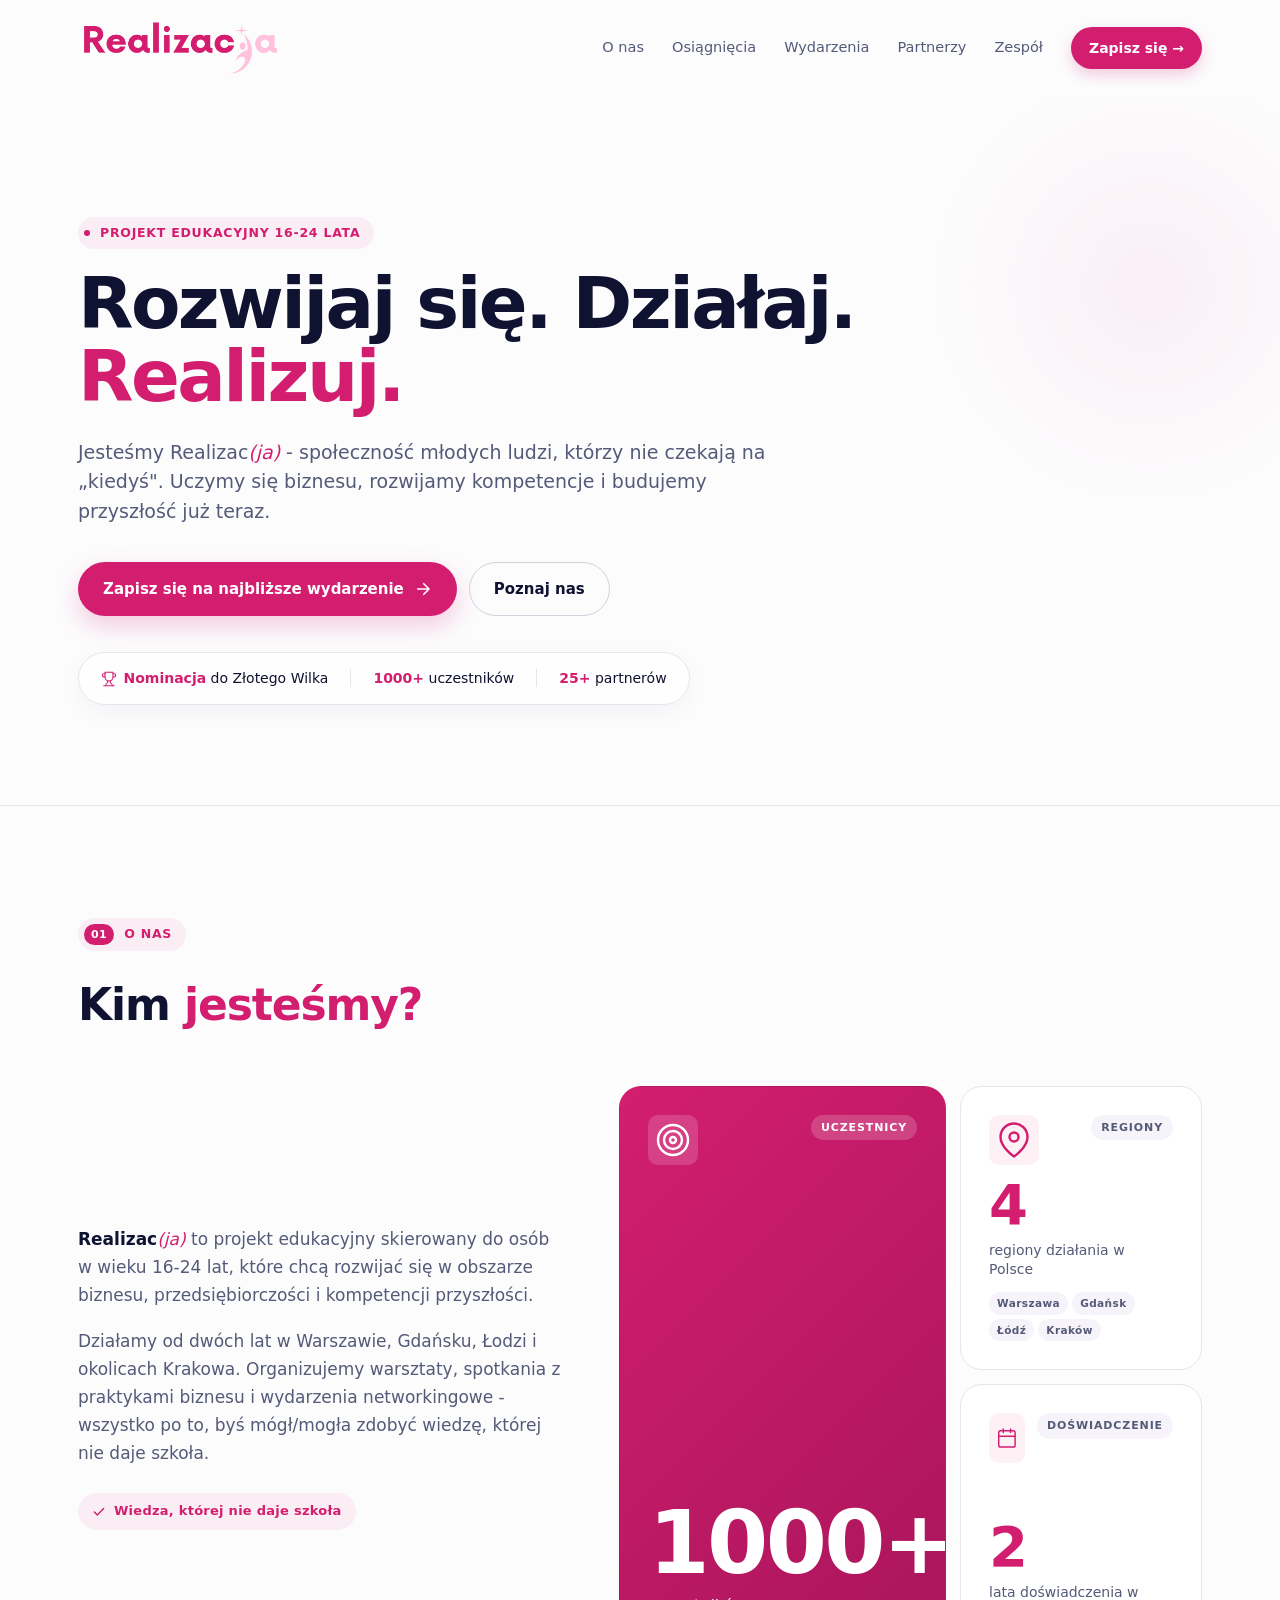
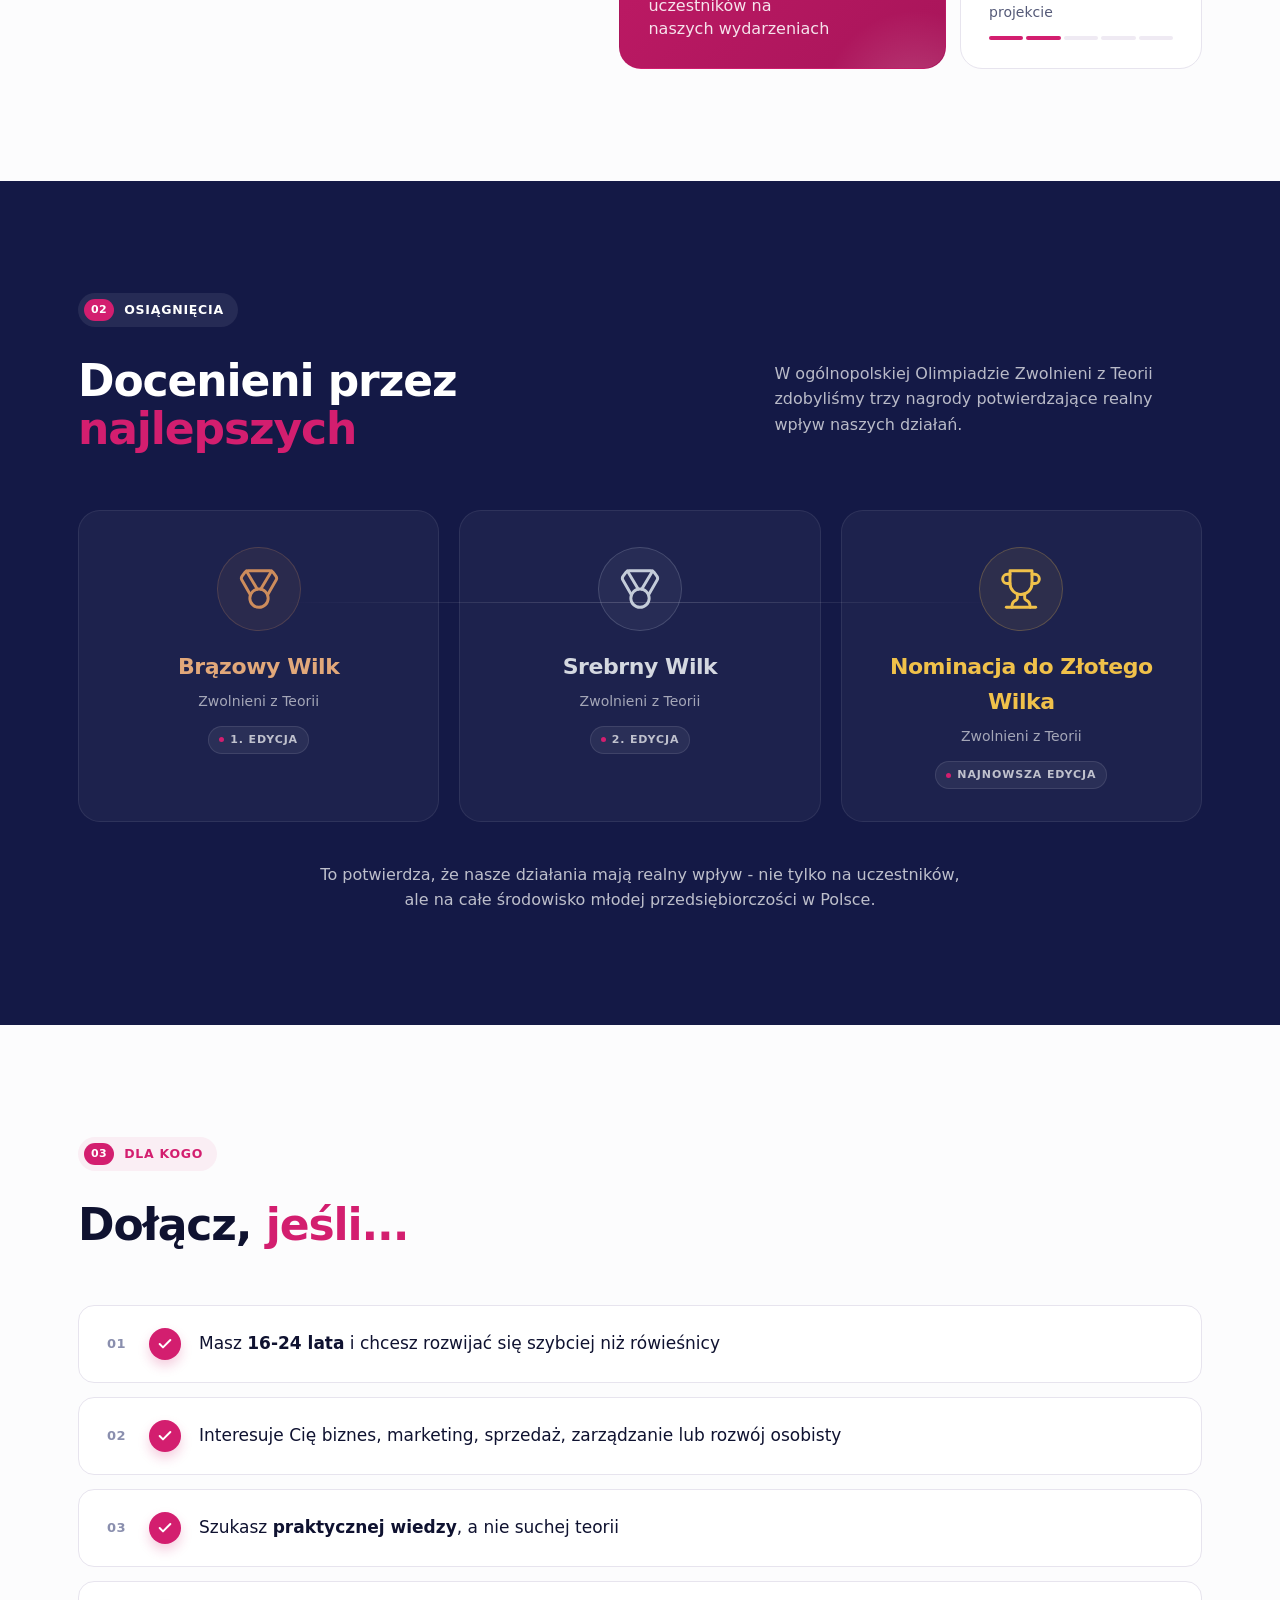
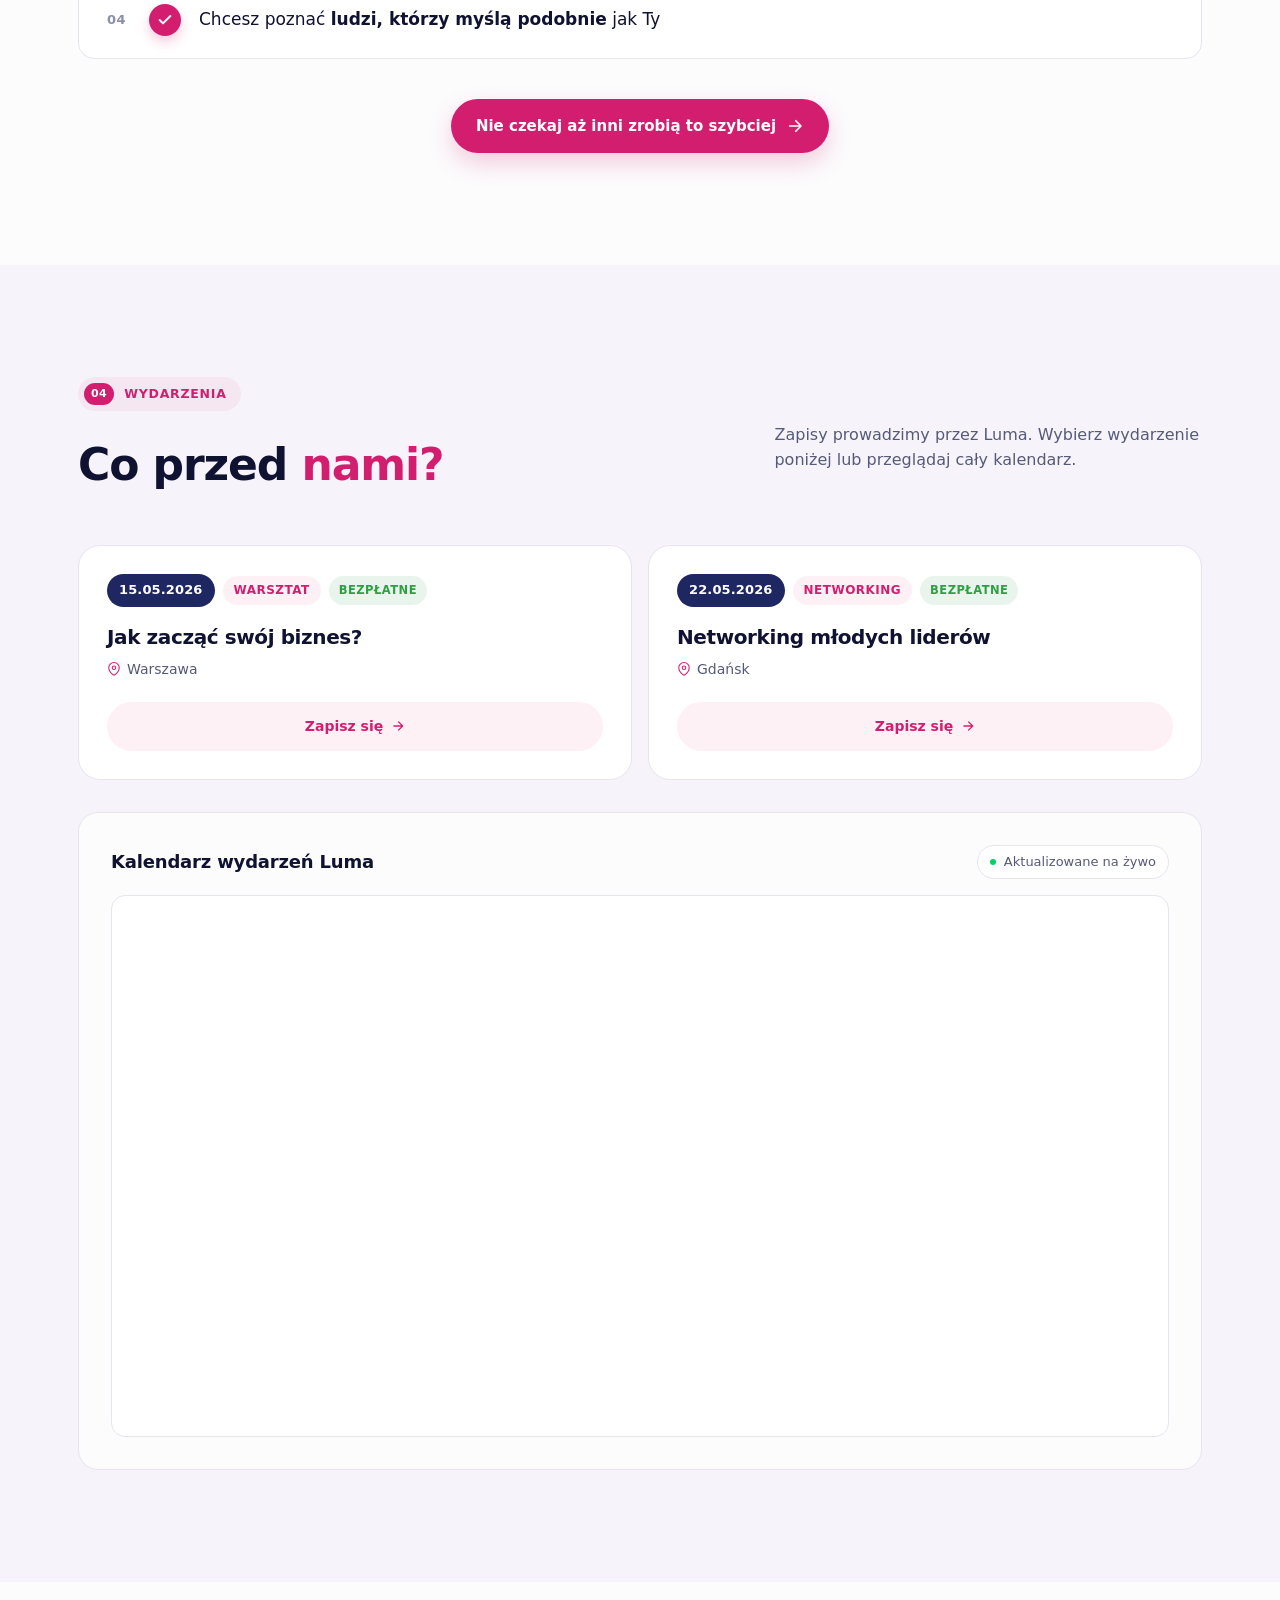
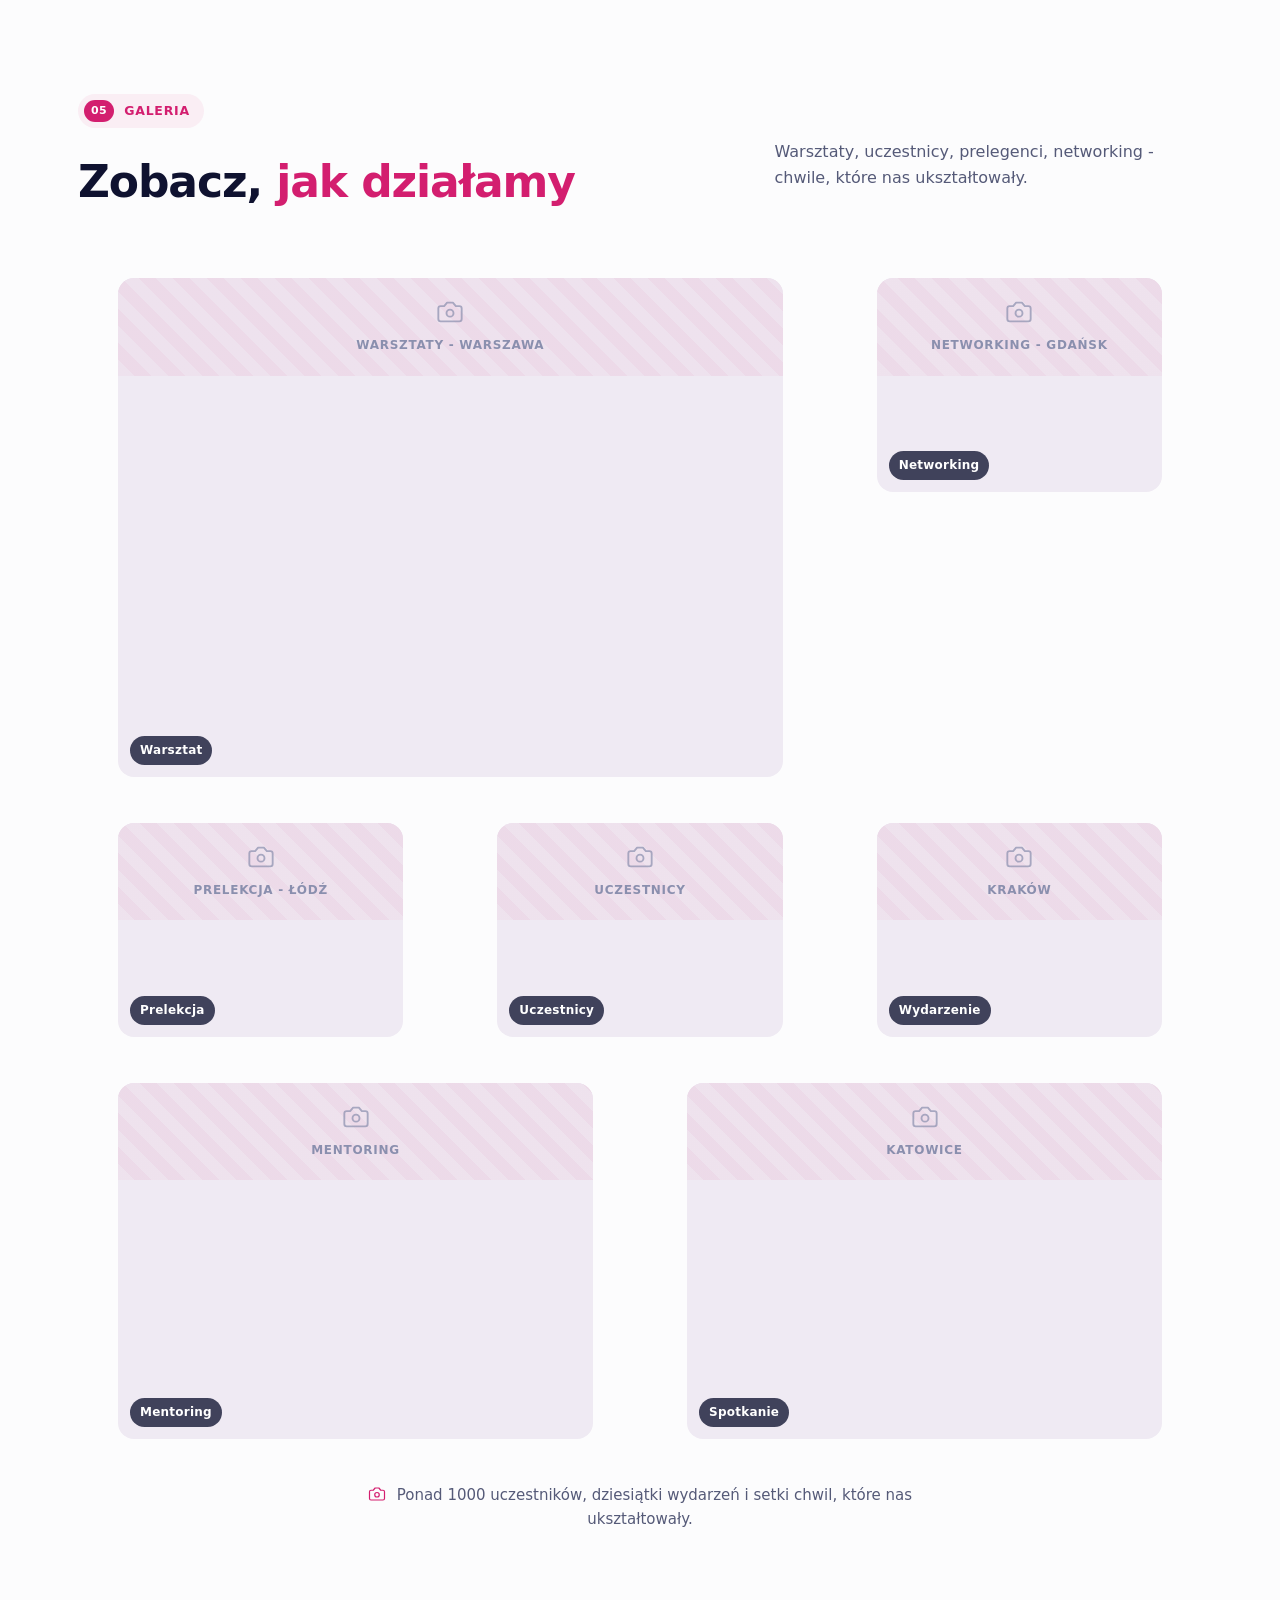
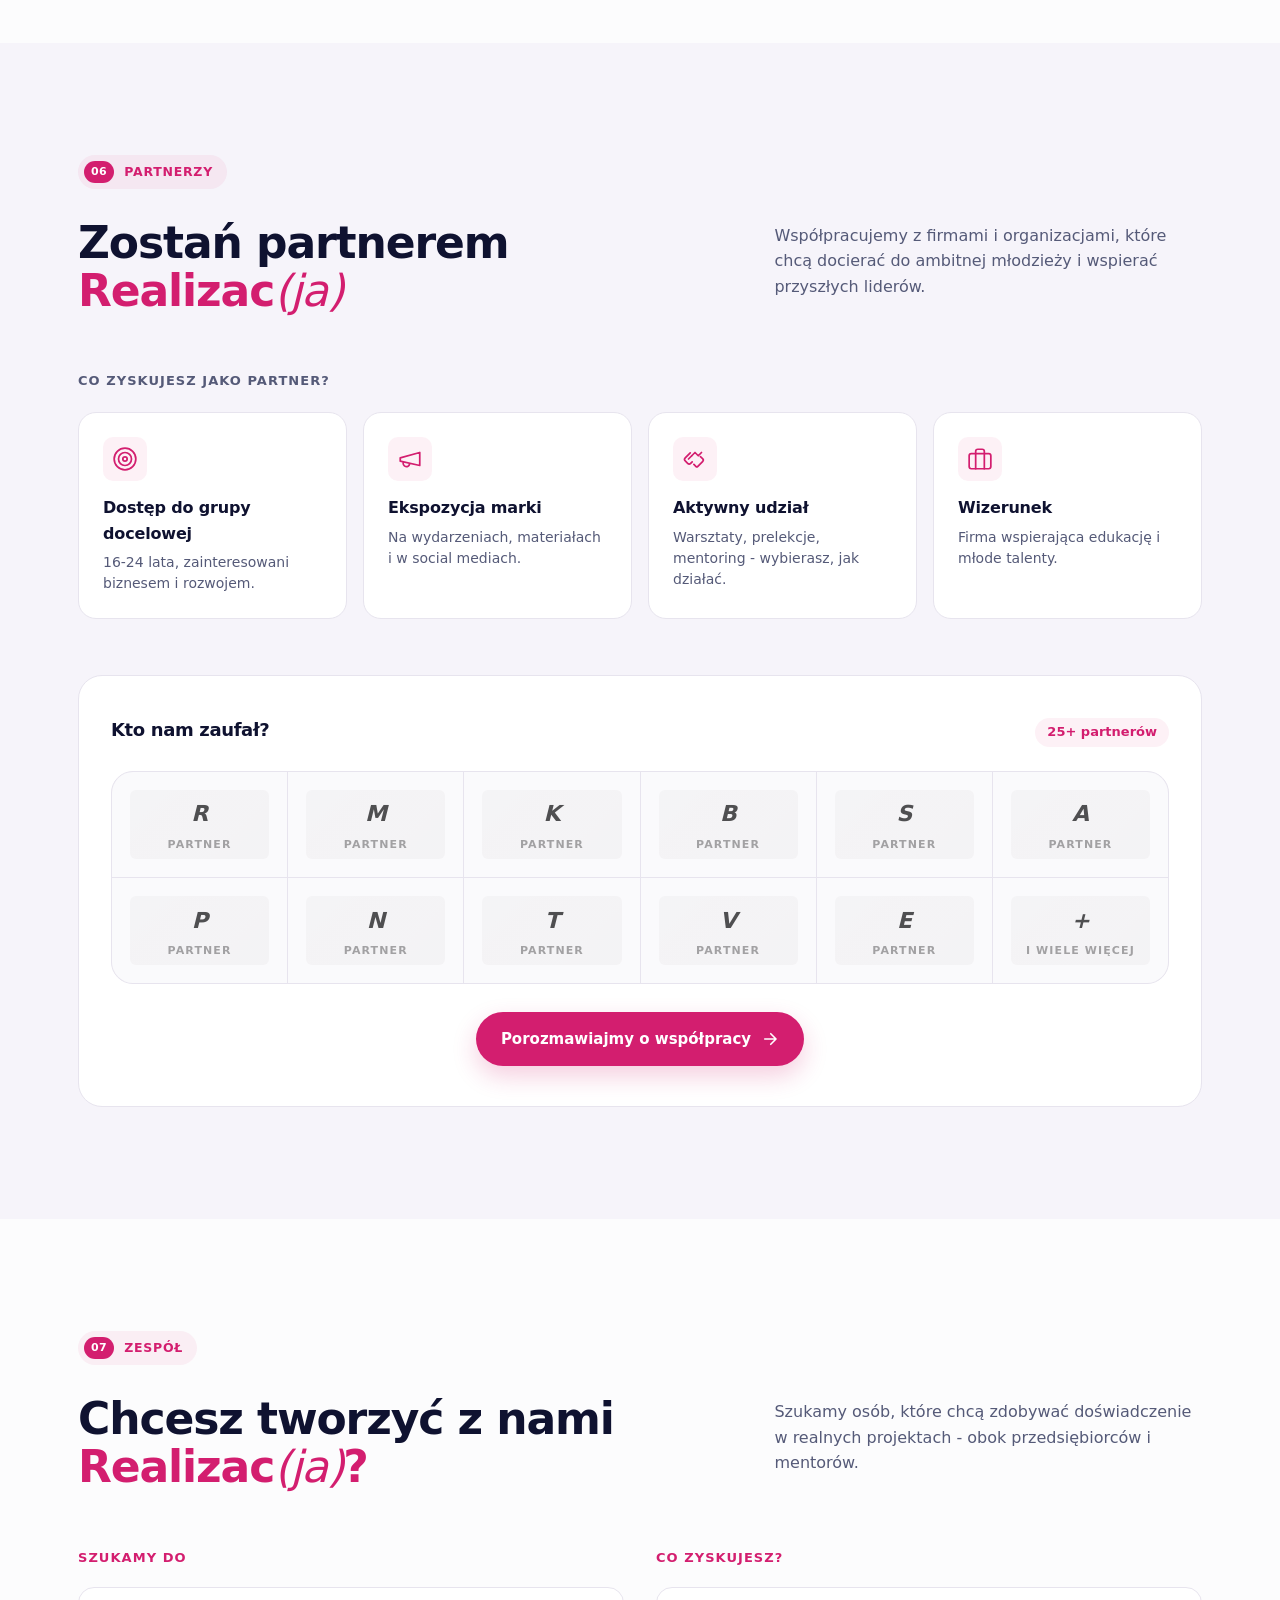
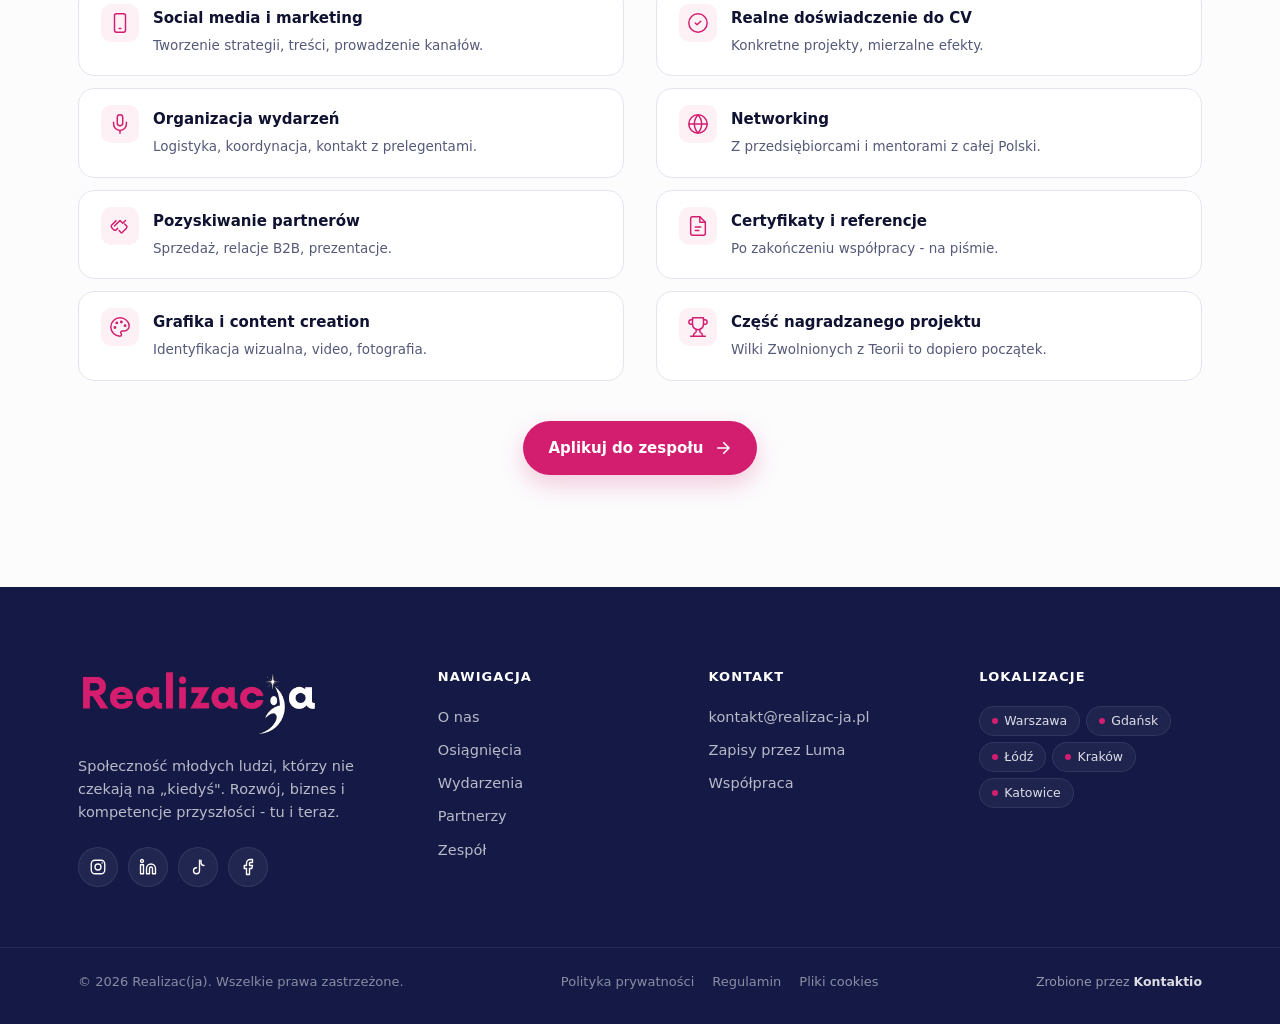
==== index.html @ fc5a49b5 "initial commit" ====
<!DOCTYPE html>
<html lang="pl">
<head>
  <meta charset="UTF-8" />
  <meta name="viewport" content="width=device-width, initial-scale=1.0" />
  <title>Realizac(ja) - społeczność młodych ludzi, którzy nie czekają na "kiedyś"</title>
  <meta name="description" content="Realizac(ja) to projekt edukacyjny dla osób w wieku 16-24 lat. Warsztaty, networking i spotkania z praktykami biznesu w Warszawie, Gdańsku, Łodzi, Krakowie i Katowicach. Nominacja do Złotego Wilka." />
  <meta name="keywords" content="Realizacja, projekt edukacyjny, młodzież, biznes, przedsiębiorczość, warsztaty, networking, Zwolnieni z Teorii, Złoty Wilk, Warszawa, Gdańsk, Łódź, Kraków, Katowice" />
  <meta name="robots" content="index, follow, max-image-preview:large" />
  <meta name="theme-color" content="#d31e6f" />
  <link rel="canonical" href="https://realizac-ja.pl/" />
  <meta property="og:type" content="website" />
  <meta property="og:locale" content="pl_PL" />
  <meta property="og:site_name" content="Realizac(ja)" />
  <meta property="og:title" content="Realizac(ja) - rozwijaj się, działaj, realizuj" />
  <meta property="og:description" content="Społeczność młodych ludzi, którzy nie czekają na 'kiedyś'. Warsztaty, networking, biznes - dla osób w wieku 16-24 lat." />
  <meta property="og:url" content="https://realizac-ja.pl/" />
  <meta property="og:image" content="https://realizac-ja.pl/assets/og-image.png" />
  <meta property="og:image:width" content="1200" />
  <meta property="og:image:height" content="630" />
  <meta property="og:image:alt" content="Realizac(ja) - Rozwijaj się. Działaj. Realizuj." />
  <meta name="twitter:card" content="summary_large_image" />
  <meta name="twitter:title" content="Realizac(ja)" />
  <meta name="twitter:description" content="Rozwijaj się. Działaj. Realizuj. Społeczność młodych, którzy nie czekają na 'kiedyś'." />
  <meta name="twitter:image" content="https://realizac-ja.pl/assets/og-image.png" />
  <meta name="format-detection" content="telephone=yes" />
  <link rel="preload" as="image" href="assets/logo/nav-light.png" fetchpriority="high" />
  <link rel="stylesheet" href="styles.css" />
  <link rel="icon" type="image/svg+xml" href="assets/favicon.svg" />
  <link rel="icon" type="image/png" sizes="192x192" href="assets/icon-192.png" />
  <link rel="icon" type="image/png" sizes="512x512" href="assets/icon-512.png" />
  <link rel="apple-touch-icon" href="assets/logo/apple-touch-icon.png" />
  <link rel="manifest" href="/site.webmanifest" />
  <meta name="apple-mobile-web-app-title" content="Realizac(ja)" />
  <meta name="application-name" content="Realizac(ja)" />
  <meta name="apple-mobile-web-app-capable" content="yes" />
  <meta name="apple-mobile-web-app-status-bar-style" content="default" />
  <script type="application/ld+json">
  {
    "@context": "https://schema.org",
    "@graph": [
      {
        "@type": "Organization",
        "@id": "https://realizac-ja.pl/#org",
        "name": "Realizac(ja)",
        "url": "https://realizac-ja.pl/",
        "logo": "https://realizac-ja.pl/assets/logo/nav-light.png",
        "description": "Projekt edukacyjny dla osób w wieku 16-24 lat - biznes, przedsiębiorczość, kompetencje przyszłości.",
        "areaServed": [
          { "@type": "City", "name": "Warszawa" },
          { "@type": "City", "name": "Gdańsk" },
          { "@type": "City", "name": "Łódź" },
          { "@type": "City", "name": "Kraków" },
          { "@type": "City", "name": "Katowice" }
        ],
        "award": [
          "Brązowy Wilk - Zwolnieni z Teorii",
          "Srebrny Wilk - Zwolnieni z Teorii",
          "Nominacja do Złotego Wilka - Zwolnieni z Teorii"
        ]
      },
      {
        "@type": "WebSite",
        "@id": "https://realizac-ja.pl/#website",
        "url": "https://realizac-ja.pl/",
        "name": "Realizac(ja)",
        "inLanguage": "pl-PL",
        "publisher": { "@id": "https://realizac-ja.pl/#org" }
      }
    ]
  }
  </script>
</head>
<body>

<svg width="0" height="0" style="position:absolute" aria-hidden="true">
  <symbol id="ico-trophy" viewBox="0 0 24 24" fill="none" stroke="currentColor" stroke-width="1.6" stroke-linecap="round" stroke-linejoin="round"><path d="M6 9H4.5a2.5 2.5 0 0 1 0-5H6"/><path d="M18 9h1.5a2.5 2.5 0 0 0 0-5H18"/><path d="M4 22h16"/><path d="M10 14.66V17c0 .55-.47.98-.97 1.21C7.85 18.75 7 20.24 7 22"/><path d="M14 14.66V17c0 .55.47.98.97 1.21C16.15 18.75 17 20.24 17 22"/><path d="M18 2H6v7a6 6 0 0 0 12 0V2Z"/></symbol>
  <symbol id="ico-target" viewBox="0 0 24 24" fill="none" stroke="currentColor" stroke-width="1.6" stroke-linecap="round" stroke-linejoin="round"><circle cx="12" cy="12" r="10"/><circle cx="12" cy="12" r="6"/><circle cx="12" cy="12" r="2"/></symbol>
  <symbol id="ico-pin" viewBox="0 0 24 24" fill="none" stroke="currentColor" stroke-width="1.6" stroke-linecap="round" stroke-linejoin="round"><path d="M21 10c0 7-9 13-9 13S3 17 3 10a9 9 0 1 1 18 0z"/><circle cx="12" cy="10" r="3"/></symbol>
  <symbol id="ico-calendar" viewBox="0 0 24 24" fill="none" stroke="currentColor" stroke-width="1.6" stroke-linecap="round" stroke-linejoin="round"><rect x="3" y="4" width="18" height="18" rx="2"/><path d="M16 2v4M8 2v4M3 10h18"/></symbol>
  <symbol id="ico-medal" viewBox="0 0 24 24" fill="none" stroke="currentColor" stroke-width="1.6" stroke-linecap="round" stroke-linejoin="round"><path d="M7.21 15 2.66 7.14a2 2 0 0 1 .13-2.2L4.4 2.8A2 2 0 0 1 6 2h12a2 2 0 0 1 1.6.8l1.6 2.14a2 2 0 0 1 .14 2.2L16.79 15"/><circle cx="12" cy="17" r="5"/><path d="M11 12 5.12 2.2"/><path d="m13 12 5.88-9.8"/></symbol>
  <symbol id="ico-camera" viewBox="0 0 24 24" fill="none" stroke="currentColor" stroke-width="1.6" stroke-linecap="round" stroke-linejoin="round"><path d="M14.5 4h-5L7 7H4a2 2 0 0 0-2 2v9a2 2 0 0 0 2 2h16a2 2 0 0 0 2-2V9a2 2 0 0 0-2-2h-3l-2.5-3z"/><circle cx="12" cy="13" r="3"/></symbol>
  <symbol id="ico-megaphone" viewBox="0 0 24 24" fill="none" stroke="currentColor" stroke-width="1.6" stroke-linecap="round" stroke-linejoin="round"><path d="m3 11 18-5v12L3 14v-3z"/><path d="M11.6 16.8a3 3 0 1 1-5.8-1.6"/></symbol>
  <symbol id="ico-handshake" viewBox="0 0 24 24" fill="none" stroke="currentColor" stroke-width="1.6" stroke-linecap="round" stroke-linejoin="round"><path d="m11 17 2 2a1 1 0 0 0 1.4 0l4.6-4.6a2 2 0 0 0 0-2.8L17 9.8"/><path d="m9.4 14.6-1.4 1.4a2 2 0 0 1-2.8 0L3 13.8a2 2 0 0 1 0-2.8l4.6-4.6"/><path d="m9 9 3-3 3 3 3-3"/><path d="m6 12 3-3"/></symbol>
  <symbol id="ico-briefcase" viewBox="0 0 24 24" fill="none" stroke="currentColor" stroke-width="1.6" stroke-linecap="round" stroke-linejoin="round"><rect x="2" y="7" width="20" height="14" rx="2"/><path d="M16 21V5a2 2 0 0 0-2-2h-4a2 2 0 0 0-2 2v16"/></symbol>
  <symbol id="ico-phone" viewBox="0 0 24 24" fill="none" stroke="currentColor" stroke-width="1.6" stroke-linecap="round" stroke-linejoin="round"><rect x="6" y="2" width="12" height="20" rx="2"/><path d="M11 18h2"/></symbol>
  <symbol id="ico-mic" viewBox="0 0 24 24" fill="none" stroke="currentColor" stroke-width="1.6" stroke-linecap="round" stroke-linejoin="round"><rect x="9" y="2" width="6" height="12" rx="3"/><path d="M5 10v2a7 7 0 0 0 14 0v-2"/><path d="M12 19v3"/></symbol>
  <symbol id="ico-palette" viewBox="0 0 24 24" fill="none" stroke="currentColor" stroke-width="1.6" stroke-linecap="round" stroke-linejoin="round"><circle cx="13.5" cy="6.5" r=".75" fill="currentColor"/><circle cx="17.5" cy="10.5" r=".75" fill="currentColor"/><circle cx="8.5" cy="7.5" r=".75" fill="currentColor"/><circle cx="6.5" cy="12.5" r=".75" fill="currentColor"/><path d="M12 2C6.5 2 2 6.5 2 12s4.5 10 10 10c.93 0 1.65-.75 1.65-1.69 0-.44-.18-.83-.44-1.12-.29-.29-.44-.65-.44-1.13a1.64 1.64 0 0 1 1.67-1.67h1.99c3.05 0 5.56-2.5 5.56-5.55C21.97 6.01 17.46 2 12 2z"/></symbol>
  <symbol id="ico-check-circle" viewBox="0 0 24 24" fill="none" stroke="currentColor" stroke-width="1.6" stroke-linecap="round" stroke-linejoin="round"><circle cx="12" cy="12" r="10"/><path d="m9 12 2 2 4-4"/></symbol>
  <symbol id="ico-globe" viewBox="0 0 24 24" fill="none" stroke="currentColor" stroke-width="1.6" stroke-linecap="round" stroke-linejoin="round"><circle cx="12" cy="12" r="10"/><path d="M2 12h20"/><path d="M12 2a15.3 15.3 0 0 1 4 10 15.3 15.3 0 0 1-4 10 15.3 15.3 0 0 1-4-10 15.3 15.3 0 0 1 4-10z"/></symbol>
  <symbol id="ico-award" viewBox="0 0 24 24" fill="none" stroke="currentColor" stroke-width="1.6" stroke-linecap="round" stroke-linejoin="round"><path d="M14 2H6a2 2 0 0 0-2 2v16a2 2 0 0 0 2 2h12a2 2 0 0 0 2-2V8z"/><polyline points="14 2 14 8 20 8"/><line x1="9" y1="13" x2="15" y2="13"/><line x1="9" y1="17" x2="13" y2="17"/></symbol>
</svg>

<a class="skip-link" href="#top">Przejdź do treści</a>

<header class="nav">
  <div class="container nav-inner">
    <a href="/" class="brand" aria-label="Realizac(ja) - strona główna">
      <img class="brand-mark" src="assets/logo/nav-light.png" alt="Realizac(ja)" />
    </a>
    <button class="nav-toggle" type="button" aria-label="Menu" aria-expanded="false" aria-controls="primary-nav">
      <span></span><span></span><span></span>
    </button>
    <nav id="primary-nav" class="main-nav" aria-label="Nawigacja główna">
      <a href="#about">O nas</a>
      <a href="#achievements">Osiągnięcia</a>
      <a href="#events">Wydarzenia</a>
      <a href="#partners">Partnerzy</a>
      <a href="#team">Zespół</a>
      <a href="#events" class="btn-nav">Zapisz się →</a>
    </nav>
  </div>
</header>

<main id="top">

  <section class="hero">
    <div class="container">
      <p class="eyebrow"><span class="dot"></span> Projekt edukacyjny 16-24 lata</p>
      <h1>Rozwijaj się. Działaj. <span class="accent">Realizuj.</span></h1>
      <p class="lead">
        Jesteśmy Realizac<span class="ja">(ja)</span> - społeczność młodych ludzi, którzy nie czekają na „kiedyś". Uczymy się biznesu, rozwijamy kompetencje i budujemy przyszłość już teraz.
      </p>
      <div class="hero-actions">
        <a class="btn btn-primary" href="#events">
          Zapisz się na najbliższe wydarzenie
          <svg class="arrow" viewBox="0 0 24 24" width="18" height="18" fill="none" stroke="currentColor" stroke-width="2.2" stroke-linecap="round" stroke-linejoin="round" aria-hidden="true"><path d="M5 12h14M13 5l7 7-7 7"/></svg>
        </a>
        <a class="btn btn-ghost" href="#about">Poznaj nas</a>
      </div>
      <div class="trust-strip" aria-label="Element zaufania">
        <span><svg class="ico ico-sm" aria-hidden="true"><use href="#ico-trophy"/></svg> <strong>Nominacja</strong> do Złotego Wilka</span>
        <span class="divider" aria-hidden="true"></span>
        <span><strong>1000+</strong> uczestników</span>
        <span class="divider" aria-hidden="true"></span>
        <span><strong>25+</strong> partnerów</span>
      </div>
    </div>
  </section>

  <section id="about" class="section">
    <div class="container">
      <div class="section-head reveal">
        <div>
          <p class="eyebrow"><span class="num">01</span> O nas</p>
          <h2>Kim <span class="accent">jesteśmy?</span></h2>
        </div>
      </div>

      <div class="about-grid">
        <div class="about-text reveal">
          <p>
            <strong>Realizac<span class="ja">(ja)</span></strong> to projekt edukacyjny skierowany do osób w wieku 16-24 lat, które chcą rozwijać się w obszarze biznesu, przedsiębiorczości i kompetencji przyszłości.
          </p>
          <p>
            Działamy od dwóch lat w Warszawie, Gdańsku, Łodzi i okolicach Krakowa. Organizujemy warsztaty, spotkania z praktykami biznesu i wydarzenia networkingowe - wszystko po to, byś mógł/mogła zdobyć wiedzę, której nie daje szkoła.
          </p>
          <div class="underline-meta">
            <svg viewBox="0 0 24 24" width="14" height="14" fill="none" stroke="currentColor" stroke-width="2.4" stroke-linecap="round" stroke-linejoin="round" aria-hidden="true"><polyline points="20 6 9 17 4 12"/></svg>
            Wiedza, której nie daje szkoła
          </div>
        </div>

        <div class="about-bento reveal reveal-stagger">
          <div class="bento-card bento-featured">
            <div class="top">
              <svg class="ico ico-bento" aria-hidden="true"><use href="#ico-target"/></svg>
              <span class="tag">Uczestnicy</span>
            </div>
            <div>
              <div class="number" data-count="1000" data-suffix="+">1000+</div>
              <div class="label">uczestników na naszych wydarzeniach</div>
            </div>
          </div>

          <div class="bento-card bento-side">
            <div class="top">
              <svg class="ico ico-bento" aria-hidden="true"><use href="#ico-pin"/></svg>
              <span class="tag">Regiony</span>
            </div>
            <div>
              <div class="number" data-count="4">4</div>
              <div class="label">regiony działania w Polsce</div>
              <div class="bento-cities">
                <span>Warszawa</span><span>Gdańsk</span><span>Łódź</span><span>Kraków</span>
              </div>
            </div>
          </div>

          <div class="bento-card bento-side">
            <div class="top">
              <svg class="ico ico-bento" aria-hidden="true"><use href="#ico-calendar"/></svg>
              <span class="tag">Doświadczenie</span>
            </div>
            <div>
              <div class="number" data-count="2">2</div>
              <div class="label">lata doświadczenia w projekcie</div>
              <div class="bars" aria-hidden="true">
                <span class="fill"></span><span class="fill"></span><span></span><span></span><span></span>
              </div>
            </div>
          </div>
        </div>
      </div>
    </div>
  </section>

  <section id="achievements" class="section section-dark achievements">
    <div class="container">
      <div class="section-head reveal">
        <div>
          <p class="eyebrow on-dark"><span class="num">02</span> Osiągnięcia</p>
          <h2>Docenieni przez <span class="accent">najlepszych</span></h2>
        </div>
        <p class="head-meta">
          W ogólnopolskiej Olimpiadzie Zwolnieni z Teorii zdobyliśmy trzy nagrody potwierdzające realny wpływ naszych działań.
        </p>
      </div>

      <ul class="wolves reveal reveal-stagger">
        <li class="wolf bronze">
          <span class="medal" aria-hidden="true"><svg class="ico ico-medal" aria-hidden="true"><use href="#ico-medal"/></svg></span>
          <h3>Brązowy Wilk</h3>
          <p>Zwolnieni z Teorii</p>
          <span class="edition"><span class="dot"></span> 1. edycja</span>
        </li>
        <li class="wolf silver">
          <span class="medal" aria-hidden="true"><svg class="ico ico-medal" aria-hidden="true"><use href="#ico-medal"/></svg></span>
          <h3>Srebrny Wilk</h3>
          <p>Zwolnieni z Teorii</p>
          <span class="edition"><span class="dot"></span> 2. edycja</span>
        </li>
        <li class="wolf gold">
          <span class="medal" aria-hidden="true"><svg class="ico ico-medal" aria-hidden="true"><use href="#ico-trophy"/></svg></span>
          <h3>Nominacja do Złotego Wilka</h3>
          <p>Zwolnieni z Teorii</p>
          <span class="edition"><span class="dot"></span> Najnowsza edycja</span>
        </li>
      </ul>

      <p class="achievements-note reveal">
        To potwierdza, że nasze działania mają realny wpływ - nie tylko na uczestników, ale na całe środowisko młodej przedsiębiorczości w Polsce.
      </p>
    </div>
  </section>

  <section id="audience" class="section">
    <div class="container">
      <div class="section-head reveal">
        <div>
          <p class="eyebrow"><span class="num">03</span> Dla kogo</p>
          <h2>Dołącz, <span class="accent">jeśli...</span></h2>
        </div>
      </div>

      <ul class="audience reveal reveal-stagger">
        <li class="audience-item">
          <span class="num">01</span>
          <span class="check" aria-hidden="true">
            <svg viewBox="0 0 24 24" width="16" height="16" fill="none" stroke="currentColor" stroke-width="3" stroke-linecap="round" stroke-linejoin="round"><polyline points="20 6 9 17 4 12"/></svg>
          </span>
          <span>Masz <strong>16-24 lata</strong> i chcesz rozwijać się szybciej niż rówieśnicy</span>
        </li>
        <li class="audience-item">
          <span class="num">02</span>
          <span class="check" aria-hidden="true">
            <svg viewBox="0 0 24 24" width="16" height="16" fill="none" stroke="currentColor" stroke-width="3" stroke-linecap="round" stroke-linejoin="round"><polyline points="20 6 9 17 4 12"/></svg>
          </span>
          <span>Interesuje Cię biznes, marketing, sprzedaż, zarządzanie lub rozwój osobisty</span>
        </li>
        <li class="audience-item">
          <span class="num">03</span>
          <span class="check" aria-hidden="true">
            <svg viewBox="0 0 24 24" width="16" height="16" fill="none" stroke="currentColor" stroke-width="3" stroke-linecap="round" stroke-linejoin="round"><polyline points="20 6 9 17 4 12"/></svg>
          </span>
          <span>Szukasz <strong>praktycznej wiedzy</strong>, a nie suchej teorii</span>
        </li>
        <li class="audience-item">
          <span class="num">04</span>
          <span class="check" aria-hidden="true">
            <svg viewBox="0 0 24 24" width="16" height="16" fill="none" stroke="currentColor" stroke-width="3" stroke-linecap="round" stroke-linejoin="round"><polyline points="20 6 9 17 4 12"/></svg>
          </span>
          <span>Chcesz poznać <strong>ludzi, którzy myślą podobnie</strong> jak Ty</span>
        </li>
      </ul>

      <div class="reveal text-center">
        <a class="btn btn-primary" href="#events">
          Nie czekaj aż inni zrobią to szybciej
          <svg class="arrow" viewBox="0 0 24 24" width="18" height="18" fill="none" stroke="currentColor" stroke-width="2.2" stroke-linecap="round" stroke-linejoin="round" aria-hidden="true"><path d="M5 12h14M13 5l7 7-7 7"/></svg>
        </a>
      </div>
    </div>
  </section>

  <section id="events" class="section section-alt">
    <div class="container">
      <div class="section-head reveal">
        <div>
          <p class="eyebrow"><span class="num">04</span> Wydarzenia</p>
          <h2>Co przed <span class="accent">nami?</span></h2>
        </div>
        <p class="head-meta">
          Zapisy prowadzimy przez Luma. Wybierz wydarzenie poniżej lub przeglądaj cały kalendarz.
        </p>
      </div>

      <div class="events reveal reveal-stagger">
        <article class="event-card">
          <div class="meta-row">
            <span class="date-pill">15.05.2026</span>
            <span class="type-pill">Warsztat</span>
            <span class="free-pill">Bezpłatne</span>
          </div>
          <h3>Jak zacząć swój biznes?</h3>
          <span class="city">
            <svg viewBox="0 0 24 24" width="14" height="14" fill="none" stroke="currentColor" stroke-width="1.8" stroke-linecap="round" stroke-linejoin="round" aria-hidden="true"><path d="M21 10c0 7-9 13-9 13S3 17 3 10a9 9 0 1 1 18 0z"/><circle cx="12" cy="10" r="3"/></svg>
            Warszawa
          </span>
          
          <a class="signup" href="https://lu.ma/realizacja" target="_blank" rel="noopener">
            Zapisz się
            <svg viewBox="0 0 24 24" width="14" height="14" fill="none" stroke="currentColor" stroke-width="2.2" stroke-linecap="round" stroke-linejoin="round" aria-hidden="true"><path d="M5 12h14M13 5l7 7-7 7"/></svg>
          </a>
        </article>

        <article class="event-card">
          <div class="meta-row">
            <span class="date-pill">22.05.2026</span>
            <span class="type-pill">Networking</span>
            <span class="free-pill">Bezpłatne</span>
          </div>
          <h3>Networking młodych liderów</h3>
          <span class="city">
            <svg viewBox="0 0 24 24" width="14" height="14" fill="none" stroke="currentColor" stroke-width="1.8" stroke-linecap="round" stroke-linejoin="round" aria-hidden="true"><path d="M21 10c0 7-9 13-9 13S3 17 3 10a9 9 0 1 1 18 0z"/><circle cx="12" cy="10" r="3"/></svg>
            Gdańsk
          </span>
          <a class="signup" href="https://lu.ma/realizacja" target="_blank" rel="noopener">
            Zapisz się
            <svg viewBox="0 0 24 24" width="14" height="14" fill="none" stroke="currentColor" stroke-width="2.2" stroke-linecap="round" stroke-linejoin="round" aria-hidden="true"><path d="M5 12h14M13 5l7 7-7 7"/></svg>
          </a>
        </article>
      </div>

      <div class="luma-wrap reveal">
        <header>
          <h3>Kalendarz wydarzeń Luma</h3>
          <span class="badge"><span class="lu-dot"></span> Aktualizowane na żywo</span>
        </header>
        
        <div class="luma-frame">
          <iframe
            src="https://lu.ma/embed/calendar/cal-realizacja/events?lt=light"
            title="Kalendarz wydarzeń Realizac(ja) na Luma"
            loading="lazy"
            allowfullscreen=""></iframe>
        </div>
      </div>
    </div>
  </section>

  <section id="gallery" class="section">
    <div class="container">
      <div class="section-head reveal">
        <div>
          <p class="eyebrow"><span class="num">05</span> Galeria</p>
          <h2>Zobacz, <span class="accent">jak działamy</span></h2>
        </div>
        <p class="head-meta">
          Warsztaty, uczestnicy, prelegenci, networking - chwile, które nas ukształtowały.
        </p>
      </div>

      <div class="gallery reveal">
        <figure class="gallery-item span-8">
          <div class="gallery-placeholder"><svg class="ico" aria-hidden="true"><use href="#ico-camera"/></svg><span>Warsztaty - Warszawa</span></div>
          <figcaption class="tag">Warsztat</figcaption>
        </figure>
        <figure class="gallery-item span-4">
          <div class="gallery-placeholder"><svg class="ico" aria-hidden="true"><use href="#ico-camera"/></svg><span>Networking - Gdańsk</span></div>
          <figcaption class="tag">Networking</figcaption>
        </figure>
        <figure class="gallery-item span-4">
          <div class="gallery-placeholder"><svg class="ico" aria-hidden="true"><use href="#ico-camera"/></svg><span>Prelekcja - Łódź</span></div>
          <figcaption class="tag">Prelekcja</figcaption>
        </figure>
        <figure class="gallery-item span-4">
          <div class="gallery-placeholder"><svg class="ico" aria-hidden="true"><use href="#ico-camera"/></svg><span>Uczestnicy</span></div>
          <figcaption class="tag">Uczestnicy</figcaption>
        </figure>
        <figure class="gallery-item span-4">
          <div class="gallery-placeholder"><svg class="ico" aria-hidden="true"><use href="#ico-camera"/></svg><span>Kraków</span></div>
          <figcaption class="tag">Wydarzenie</figcaption>
        </figure>
        <figure class="gallery-item span-6">
          <div class="gallery-placeholder"><svg class="ico" aria-hidden="true"><use href="#ico-camera"/></svg><span>Mentoring</span></div>
          <figcaption class="tag">Mentoring</figcaption>
        </figure>
        <figure class="gallery-item span-6">
          <div class="gallery-placeholder"><svg class="ico" aria-hidden="true"><use href="#ico-camera"/></svg><span>Katowice</span></div>
          <figcaption class="tag">Spotkanie</figcaption>
        </figure>
      </div>

      <p class="gallery-caption reveal">
        <svg class="ico ico-inline" aria-hidden="true"><use href="#ico-camera"/></svg> Ponad 1000 uczestników, dziesiątki wydarzeń i setki chwil, które nas ukształtowały.
      </p>
    </div>
  </section>

  <section id="partners" class="section section-alt">
    <div class="container">
      <div class="section-head reveal">
        <div>
          <p class="eyebrow"><span class="num">06</span> Partnerzy</p>
          <h2>Zostań partnerem <span class="accent">Realizac<span class="ja">(ja)</span></span></h2>
        </div>
        <p class="head-meta">
          Współpracujemy z firmami i organizacjami, które chcą docierać do ambitnej młodzieży i wspierać przyszłych liderów.
        </p>
      </div>

      <h3 class="subhead-label reveal">Co zyskujesz jako partner?</h3>
      <div class="partner-benefits reveal reveal-stagger">
        <div class="benefit-card">
          <svg class="ico ico-card" aria-hidden="true"><use href="#ico-target"/></svg>
          <h4>Dostęp do grupy docelowej</h4>
          <p>16-24 lata, zainteresowani biznesem i rozwojem.</p>
        </div>
        <div class="benefit-card">
          <svg class="ico ico-card" aria-hidden="true"><use href="#ico-megaphone"/></svg>
          <h4>Ekspozycja marki</h4>
          <p>Na wydarzeniach, materiałach i w social mediach.</p>
        </div>
        <div class="benefit-card">
          <svg class="ico ico-card" aria-hidden="true"><use href="#ico-handshake"/></svg>
          <h4>Aktywny udział</h4>
          <p>Warsztaty, prelekcje, mentoring - wybierasz, jak działać.</p>
        </div>
        <div class="benefit-card">
          <svg class="ico ico-card" aria-hidden="true"><use href="#ico-briefcase"/></svg>
          <h4>Wizerunek</h4>
          <p>Firma wspierająca edukację i młode talenty.</p>
        </div>
      </div>

      <div class="partners-block reveal">
        <header>
          <h3>Kto nam zaufał?</h3>
          <span class="count">25+ partnerów</span>
        </header>
        
        <div class="partner-grid">
          <div class="partner-slot"><div class="partner-placeholder"><span>R</span><span>partner</span></div></div>
          <div class="partner-slot"><div class="partner-placeholder"><span>M</span><span>partner</span></div></div>
          <div class="partner-slot"><div class="partner-placeholder"><span>K</span><span>partner</span></div></div>
          <div class="partner-slot"><div class="partner-placeholder"><span>B</span><span>partner</span></div></div>
          <div class="partner-slot"><div class="partner-placeholder"><span>S</span><span>partner</span></div></div>
          <div class="partner-slot"><div class="partner-placeholder"><span>A</span><span>partner</span></div></div>
          <div class="partner-slot"><div class="partner-placeholder"><span>P</span><span>partner</span></div></div>
          <div class="partner-slot"><div class="partner-placeholder"><span>N</span><span>partner</span></div></div>
          <div class="partner-slot"><div class="partner-placeholder"><span>T</span><span>partner</span></div></div>
          <div class="partner-slot"><div class="partner-placeholder"><span>V</span><span>partner</span></div></div>
          <div class="partner-slot"><div class="partner-placeholder"><span>E</span><span>partner</span></div></div>
          <div class="partner-slot"><div class="partner-placeholder"><span>+</span><span>i wiele więcej</span></div></div>
        </div>

        <div class="partners-cta">
          <a class="btn btn-primary" href="#contact">
            Porozmawiajmy o współpracy
            <svg class="arrow" viewBox="0 0 24 24" width="18" height="18" fill="none" stroke="currentColor" stroke-width="2.2" stroke-linecap="round" stroke-linejoin="round" aria-hidden="true"><path d="M5 12h14M13 5l7 7-7 7"/></svg>
          </a>
        </div>
      </div>
    </div>
  </section>

  <section id="team" class="section">
    <div class="container">
      <div class="section-head reveal">
        <div>
          <p class="eyebrow"><span class="num">07</span> Zespół</p>
          <h2>Chcesz tworzyć z nami <span class="accent">Realizac<span class="ja">(ja)</span>?</span></h2>
        </div>
        <p class="head-meta">
          Szukamy osób, które chcą zdobywać doświadczenie w realnych projektach - obok przedsiębiorców i mentorów.
        </p>
      </div>

      <div class="team-grid">
        <div class="team-side reveal">
          <h3>Szukamy do</h3>
          <ul class="role-list reveal reveal-stagger">
            <li>
              <svg class="ico ico-list" aria-hidden="true"><use href="#ico-phone"/></svg>
              <div>
                <strong>Social media i marketing</strong>
                <span class="desc">Tworzenie strategii, treści, prowadzenie kanałów.</span>
              </div>
            </li>
            <li>
              <svg class="ico ico-list" aria-hidden="true"><use href="#ico-mic"/></svg>
              <div>
                <strong>Organizacja wydarzeń</strong>
                <span class="desc">Logistyka, koordynacja, kontakt z prelegentami.</span>
              </div>
            </li>
            <li>
              <svg class="ico ico-list" aria-hidden="true"><use href="#ico-handshake"/></svg>
              <div>
                <strong>Pozyskiwanie partnerów</strong>
                <span class="desc">Sprzedaż, relacje B2B, prezentacje.</span>
              </div>
            </li>
            <li>
              <svg class="ico ico-list" aria-hidden="true"><use href="#ico-palette"/></svg>
              <div>
                <strong>Grafika i content creation</strong>
                <span class="desc">Identyfikacja wizualna, video, fotografia.</span>
              </div>
            </li>
          </ul>
        </div>

        <div class="team-side reveal">
          <h3>Co zyskujesz?</h3>
          <ul class="perk-list reveal reveal-stagger">
            <li>
              <svg class="ico ico-list" aria-hidden="true"><use href="#ico-check-circle"/></svg>
              <div>
                <strong>Realne doświadczenie do CV</strong>
                <span class="desc">Konkretne projekty, mierzalne efekty.</span>
              </div>
            </li>
            <li>
              <svg class="ico ico-list" aria-hidden="true"><use href="#ico-globe"/></svg>
              <div>
                <strong>Networking</strong>
                <span class="desc">Z przedsiębiorcami i mentorami z całej Polski.</span>
              </div>
            </li>
            <li>
              <svg class="ico ico-list" aria-hidden="true"><use href="#ico-award"/></svg>
              <div>
                <strong>Certyfikaty i referencje</strong>
                <span class="desc">Po zakończeniu współpracy - na piśmie.</span>
              </div>
            </li>
            <li>
              <svg class="ico ico-list" aria-hidden="true"><use href="#ico-trophy"/></svg>
              <div>
                <strong>Część nagradzanego projektu</strong>
                <span class="desc">Wilki Zwolnionych z Teorii to dopiero początek.</span>
              </div>
            </li>
          </ul>
        </div>
      </div>

      <div class="team-cta reveal">
        <a class="btn btn-primary" href="mailto:kontakt@realizac-ja.pl?subject=Aplikacja%20do%20zespo%C5%82u%20Realizac(ja)">
          Aplikuj do zespołu
          <svg class="arrow" viewBox="0 0 24 24" width="18" height="18" fill="none" stroke="currentColor" stroke-width="2.2" stroke-linecap="round" stroke-linejoin="round" aria-hidden="true"><path d="M5 12h14M13 5l7 7-7 7"/></svg>
        </a>
      </div>
    </div>
  </section>

</main>

<footer id="contact" class="footer" role="contentinfo">
  <div class="container">
    <div class="footer-grid">
      <div class="footer-col footer-brand">
        <div class="footer-logo">
          <img src="assets/logo/nav-dark.png" alt="Realizac(ja)">
        </div>
        <p>Społeczność młodych ludzi, którzy nie czekają na „kiedyś". Rozwój, biznes i kompetencje przyszłości - tu i teraz.</p>
        <div class="footer-social">
          <a href="https://instagram.com/realizacja" target="_blank" rel="noopener noreferrer" aria-label="Instagram">
            <svg viewBox="0 0 24 24" width="18" height="18" fill="none" stroke="currentColor" stroke-width="1.8" stroke-linecap="round" stroke-linejoin="round" aria-hidden="true"><rect x="3" y="3" width="18" height="18" rx="5"/><circle cx="12" cy="12" r="4"/><circle cx="17.5" cy="6.5" r="1" fill="currentColor" stroke="none"/></svg>
          </a>
          <a href="https://linkedin.com/company/realizacja" target="_blank" rel="noopener noreferrer" aria-label="LinkedIn">
            <svg viewBox="0 0 24 24" width="18" height="18" fill="none" stroke="currentColor" stroke-width="1.8" stroke-linecap="round" stroke-linejoin="round" aria-hidden="true"><path d="M16 8a6 6 0 0 1 6 6v7h-4v-7a2 2 0 0 0-4 0v7h-4v-7a6 6 0 0 1 6-6z"/><rect x="2" y="9" width="4" height="12"/><circle cx="4" cy="4" r="2"/></svg>
          </a>
          <a href="https://tiktok.com/@realizacja" target="_blank" rel="noopener noreferrer" aria-label="TikTok">
            <svg viewBox="0 0 24 24" width="18" height="18" fill="none" stroke="currentColor" stroke-width="1.8" stroke-linecap="round" stroke-linejoin="round" aria-hidden="true"><path d="M16 3v3a4 4 0 0 0 4 4M10 13a4 4 0 1 0 4 4V3"/></svg>
          </a>
          <a href="https://facebook.com/realizacja" target="_blank" rel="noopener noreferrer" aria-label="Facebook">
            <svg viewBox="0 0 24 24" width="18" height="18" fill="none" stroke="currentColor" stroke-width="1.8" stroke-linecap="round" stroke-linejoin="round" aria-hidden="true"><path d="M18 2h-3a5 5 0 0 0-5 5v3H7v4h3v8h4v-8h3l1-4h-4V7a1 1 0 0 1 1-1h3z"/></svg>
          </a>
        </div>
      </div>

      <div class="footer-col">
        <h3>Nawigacja</h3>
        <ul>
          <li><a href="#about">O nas</a></li>
          <li><a href="#achievements">Osiągnięcia</a></li>
          <li><a href="#events">Wydarzenia</a></li>
          <li><a href="#partners">Partnerzy</a></li>
          <li><a href="#team">Zespół</a></li>
        </ul>
      </div>

      <div class="footer-col">
        <h3>Kontakt</h3>
        <ul>
          <li><a href="mailto:kontakt@realizac-ja.pl">kontakt@realizac-ja.pl</a></li>
          <li><a href="#events">Zapisy przez Luma</a></li>
          <li><a href="#partners">Współpraca</a></li>
        </ul>
      </div>

      <div class="footer-col">
        <h3>Lokalizacje</h3>
        <ul class="footer-cities">
          <li>Warszawa</li>
          <li>Gdańsk</li>
          <li>Łódź</li>
          <li>Kraków</li>
          <li>Katowice</li>
        </ul>
      </div>
    </div>
  </div>

  <div class="footer-bottom">
    <div class="container footer-bottom-inner">
      <span>© <span id="year">2026</span> Realizac(ja). Wszelkie prawa zastrzeżone.</span>
      <ul class="legal-links" aria-label="Informacje prawne">
        <li><a href="polityka-prywatnosci/">Polityka prywatności</a></li>
        <li><a href="regulamin/">Regulamin</a></li>
        <li><a href="pliki-cookies/">Pliki cookies</a></li>
      </ul>
      <span class="credit">Zrobione przez <a href="https://kontaktio.pl" target="_blank" rel="noopener noreferrer">Kontaktio</a></span>
    </div>
  </div>
</footer>

<a href="#events" class="sticky-cta" aria-label="Zapisz się na najbliższe wydarzenie">Zapisz się na wydarzenie</a>

<script>
(function () {
  'use strict';

  function initNav() {
    var btn = document.querySelector('.nav-toggle');
    var nav = document.querySelector('.main-nav');
    if (!btn || !nav) return;
    var backdrop = document.createElement('div');
    backdrop.className = 'nav-backdrop';
    backdrop.setAttribute('aria-hidden', 'true');
    document.body.appendChild(backdrop);
    function setOpen(open) {
      nav.classList.toggle('open', open);
      backdrop.classList.toggle('show', open);
      btn.setAttribute('aria-expanded', open ? 'true' : 'false');
      document.body.classList.toggle('nav-open', open);
    }
    btn.addEventListener('click', function () { setOpen(!nav.classList.contains('open')); });
    backdrop.addEventListener('click', function () { setOpen(false); });
    nav.querySelectorAll('a').forEach(function (a) {
      a.addEventListener('click', function () { if (nav.classList.contains('open')) setOpen(false); });
    });
    document.addEventListener('keydown', function (e) {
      if (e.key === 'Escape' && nav.classList.contains('open')) setOpen(false);
    });
    window.addEventListener('resize', function () {
      if (window.innerWidth > 920 && nav.classList.contains('open')) setOpen(false);
    });
  }

  function initHeaderScroll() {
    var header = document.querySelector('.nav');
    if (!header) return;
    var ticking = false;
    function update() {
      header.classList.toggle('scrolled', window.scrollY > 12);
      ticking = false;
    }
    window.addEventListener('scroll', function () {
      if (!ticking) { window.requestAnimationFrame(update); ticking = true; }
    }, { passive: true });
    update();
  }

  function initReveal() {
    var items = document.querySelectorAll('.reveal');
    if (!items.length) return;
    var reduce = window.matchMedia && window.matchMedia('(prefers-reduced-motion: reduce)').matches;
    if (reduce || !('IntersectionObserver' in window)) {
      items.forEach(function (el) { el.classList.add('is-visible'); });
      return;
    }
    var io = new IntersectionObserver(function (entries) {
      entries.forEach(function (entry) {
        if (entry.isIntersecting) {
          entry.target.classList.add('is-visible');
          io.unobserve(entry.target);
        }
      });
    }, { rootMargin: '0px 0px -8% 0px', threshold: 0.05 });
    items.forEach(function (el) { io.observe(el); });
    setTimeout(function () {
      items.forEach(function (el) {
        if (!el.classList.contains('is-visible')) el.classList.add('is-visible');
      });
    }, 2500);
  }

  function initCounters() {
    var nums = document.querySelectorAll('[data-count]');
    if (!nums.length || !('IntersectionObserver' in window)) return;
    var reduce = window.matchMedia && window.matchMedia('(prefers-reduced-motion: reduce)').matches;
    if (reduce) return;
    var io = new IntersectionObserver(function (entries) {
      entries.forEach(function (entry) {
        if (!entry.isIntersecting) return;
        var el = entry.target;
        var target = parseInt(el.getAttribute('data-count'), 10) || 0;
        var suffix = el.getAttribute('data-suffix') || '';
        var duration = 1100;
        var start = performance.now();
        function tick(now) {
          var t = Math.min(1, (now - start) / duration);
          var eased = 1 - Math.pow(1 - t, 3);
          el.textContent = Math.round(target * eased) + suffix;
          if (t < 1) requestAnimationFrame(tick);
        }
        requestAnimationFrame(tick);
        io.unobserve(el);
      });
    }, { threshold: 0.4 });
    nums.forEach(function (n) { io.observe(n); });
  }

  function initStickyCta() {
    var cta = document.querySelector('.sticky-cta');
    if (!cta) return;
    var hero = document.querySelector('.hero');
    var heroBottom = hero ? hero.offsetTop + hero.offsetHeight : 600;
    function update() {
      var scrolled = window.scrollY > heroBottom - 80;
      var nearFooter = window.scrollY + window.innerHeight > document.body.offsetHeight - 240;
      cta.classList.toggle('show', scrolled && !nearFooter);
    }
    window.addEventListener('scroll', update, { passive: true });
    window.addEventListener('resize', function () {
      heroBottom = hero ? hero.offsetTop + hero.offsetHeight : 600;
      update();
    }, { passive: true });
    update();
  }

  function initYear() {
    var el = document.getElementById('year');
    if (el) el.textContent = new Date().getFullYear();
  }

  function start() {
    initNav();
    initHeaderScroll();
    initReveal();
    initCounters();
    initStickyCta();
    initYear();
  }

  if (document.readyState === 'loading') document.addEventListener('DOMContentLoaded', start);
  else start();
})();
</script>

</body>
</html>
---- styles.css ----
:root {
  --magenta: #d31e6f;
  --magenta-deep: #a8155a;
  --magenta-soft: rgba(211, 30, 111, 0.06);
  --magenta-glow: rgba(211, 30, 111, 0.22);

  --navy: #1e2762;
  --navy-deep: #141946;
  --navy-soft: rgba(30, 39, 98, 0.06);

  --cream: #fcfcfd;
  --cream-alt: #f6f4fa;
  --cream-deep: #efeaf3;

  --ink: #0f1230;
  --ink-muted: #555a78;
  --ink-faint: #8a8fae;

  --line: #e7e4ee;
  --line-strong: #d4d0dc;

  --radius: 14px;
  --radius-lg: 20px;
  --radius-sm: 8px;
  --maxw: 1180px;
  --ease-out: cubic-bezier(0.22, 1, 0.36, 1);
  --nav-h: 96px;
  --nav-h-mobile: 76px;

  --bg: var(--cream);
  --bg-alt: var(--cream-alt);
}

* { box-sizing: border-box; }

html { scroll-behavior: smooth; }
@media (prefers-reduced-motion: reduce) {
  html { scroll-behavior: auto; }
  *, *::before, *::after {
    animation-duration: 0.001ms !important;
    transition-duration: 0.001ms !important;
  }
}

body {
  margin: 0;
  font-family: ui-sans-serif, system-ui, -apple-system, "Segoe UI", Roboto, "Helvetica Neue", Arial, sans-serif;
  font-feature-settings: "ss01", "cv11";
  font-weight: 400;
  font-size: 16px;
  line-height: 1.6;
  color: var(--ink);
  background: var(--bg);
  -webkit-font-smoothing: antialiased;
  -moz-osx-font-smoothing: grayscale;
  text-rendering: optimizeLegibility;
}

::selection { background: var(--magenta); color: #fff; }
::-moz-selection { background: var(--magenta); color: #fff; }

img, svg, video { display: block; max-width: 100%; }

a { color: inherit; text-decoration: none; }

:focus-visible {
  outline: 2px solid var(--magenta);
  outline-offset: 3px;
  border-radius: 4px;
}

.container {
  width: 100%;
  max-width: var(--maxw);
  margin: 0 auto;
  padding: 0 28px;
}
@media (max-width: 640px) { .container { padding: 0 20px; } }
@media (max-width: 380px) { .container { padding: 0 16px; } }

.skip-link {
  position: absolute;
  left: -9999px;
  top: 0;
  background: var(--magenta);
  color: #fff;
  padding: 10px 14px;
  border-radius: 0 0 var(--radius-sm) 0;
  font-size: 14px;
  font-weight: 600;
  z-index: 200;
}
.skip-link:focus { left: 0; outline: none; }

.nav {
  position: sticky;
  top: 0;
  z-index: 100;
  background: rgba(252, 252, 253, 0.85);
  backdrop-filter: saturate(180%) blur(12px);
  -webkit-backdrop-filter: saturate(180%) blur(12px);
  border-bottom: 1px solid transparent;
  transition: border-color 0.3s var(--ease-out), box-shadow 0.3s var(--ease-out), background 0.3s var(--ease-out);
}
.nav.scrolled {
  border-bottom-color: var(--line);
  background: rgba(252, 252, 253, 0.96);
  box-shadow: 0 8px 24px rgba(15, 18, 48, 0.04);
}
.nav-inner {
  display: flex;
  align-items: center;
  justify-content: space-between;
  gap: 16px;
  min-height: var(--nav-h);
}

.brand {
  display: inline-flex;
  align-items: center;
  color: var(--ink);
  transition: transform 0.2s var(--ease-out);
  padding: 4px 0;
}
.brand:hover { transform: translateY(-1px); }
.brand-mark {
  display: block;
  height: 64px;
  width: auto;
  max-width: 240px;
  flex: none;
  object-fit: contain;
}
@media (max-width: 920px) {
  .brand-mark { height: 52px; }
}
@media (max-width: 480px) {
  .brand-mark { height: 44px; }
}

.main-nav {
  display: flex;
  gap: 28px;
  align-items: center;
}
.main-nav a {
  position: relative;
  font-size: 14.5px;
  color: var(--ink-muted);
  font-weight: 500;
  padding: 6px 0;
  transition: color 0.15s var(--ease-out);
}
.main-nav a:not(.btn-nav)::after {
  content: "";
  position: absolute;
  left: 0; right: 0; bottom: -3px;
  height: 2px;
  background: var(--magenta);
  transform: scaleX(0);
  transform-origin: left;
  transition: transform 0.3s var(--ease-out);
}
.main-nav a:not(.btn-nav):hover { color: var(--ink); }
.main-nav a:not(.btn-nav):hover::after { transform: scaleX(1); }

.main-nav .btn-nav {
  background: var(--magenta);
  color: #fff;
  padding: 10px 18px;
  border-radius: 999px;
  font-weight: 600;
  font-size: 14px;
  box-shadow: 0 6px 14px var(--magenta-glow);
  transition: background 0.15s var(--ease-out), box-shadow 0.2s var(--ease-out), transform 0.2s var(--ease-out);
}
.main-nav .btn-nav::after { display: none; }
.main-nav .btn-nav:hover {
  background: var(--magenta-deep);
  box-shadow: 0 10px 22px var(--magenta-glow);
  transform: translateY(-1px);
}

.nav-toggle {
  display: none;
  background: rgba(15, 18, 48, 0.04);
  border: 1px solid var(--line);
  padding: 0;
  cursor: pointer;
  width: 44px;
  height: 44px;
  border-radius: 12px;
  flex-direction: column;
  align-items: center;
  justify-content: center;
  gap: 5px;
  transition: background 0.2s var(--ease-out), border-color 0.2s var(--ease-out);
}
.nav-toggle:hover { background: rgba(15, 18, 48, 0.08); }
.nav-toggle span {
  display: block;
  width: 22px;
  height: 2px;
  background: var(--ink);
  border-radius: 2px;
  transition: transform 0.3s var(--ease-out), opacity 0.2s var(--ease-out);
}
.nav-toggle[aria-expanded="true"] span:nth-child(1) { transform: translateY(7px) rotate(45deg); }
.nav-toggle[aria-expanded="true"] span:nth-child(2) { opacity: 0; }
.nav-toggle[aria-expanded="true"] span:nth-child(3) { transform: translateY(-7px) rotate(-45deg); }

.nav-backdrop {
  position: fixed;
  inset: var(--nav-h-mobile) 0 0 0;
  background: rgba(15, 18, 48, 0.45);
  opacity: 0;
  pointer-events: none;
  transition: opacity 0.3s var(--ease-out);
  z-index: 90;
}
.nav-backdrop.show { opacity: 1; pointer-events: auto; }

body.nav-open { overflow: hidden; }

@media (max-width: 920px) {
  .nav-inner { min-height: var(--nav-h-mobile); }
  .nav-toggle { display: inline-flex; }
  .main-nav {
    position: fixed;
    top: var(--nav-h-mobile);
    left: 0; right: 0; bottom: 0;
    height: calc(100vh - var(--nav-h-mobile));
    height: calc(100dvh - var(--nav-h-mobile));
    background: var(--cream);
    border-top: 1px solid var(--line);
    flex-direction: column;
    align-items: stretch;
    gap: 0;
    padding: 8px 24px calc(28px + env(safe-area-inset-bottom, 0px));
    transform: translateX(100%);
    transition: transform 0.4s var(--ease-out);
    overflow-y: auto;
    z-index: 95;
  }
  .main-nav.open { transform: translateX(0); }
  .main-nav a {
    padding: 20px 4px;
    border-bottom: 1px solid var(--line);
    font-size: 17px;
    font-weight: 600;
    color: var(--ink);
  }
  .main-nav a::after { display: none; }
  .main-nav .btn-nav {
    text-align: center;
    margin-top: 18px;
    padding: 16px 18px;
    border-radius: 999px;
    border-bottom: 0;
    font-size: 15px;
  }
}

h1, h2, h3, h4 { letter-spacing: -0.02em; font-weight: 700; }
.eyebrow {
  display: inline-flex;
  align-items: center;
  gap: 10px;
  margin: 0 0 18px;
  padding: 6px 14px 6px 6px;
  font-size: 12.5px;
  letter-spacing: 0.06em;
  text-transform: uppercase;
  color: var(--magenta);
  font-weight: 700;
  background: var(--magenta-soft);
  border-radius: 999px;
}
.eyebrow .num {
  display: inline-flex;
  align-items: center;
  justify-content: center;
  min-width: 22px;
  padding: 2px 7px;
  background: var(--magenta);
  color: #fff;
  border-radius: 999px;
  font-size: 11px;
  font-weight: 800;
  letter-spacing: 0.04em;
  font-variant-numeric: tabular-nums;
}
.eyebrow .dot {
  width: 6px; height: 6px; border-radius: 50%;
  background: var(--magenta);
}
.eyebrow.on-dark { background: rgba(255,255,255,0.08); color: #fff; }
.eyebrow.on-dark .num { background: var(--magenta); color: #fff; }

h1 {
  margin: 0 0 24px;
  font-size: clamp(36px, 6vw, 72px);
  line-height: 1.02;
  font-weight: 800;
  max-width: 16ch;
  letter-spacing: -0.035em;
}
h1 .accent { color: var(--magenta); }
h1 .ja {
  font-style: italic;
  font-weight: 600;
  color: var(--magenta);
  font-feature-settings: "ss01";
}

.lead {
  margin: 0 0 36px;
  max-width: 58ch;
  font-size: clamp(16px, 1.5vw, 19px);
  color: var(--ink-muted);
  line-height: 1.55;
}

.hero {
  position: relative;
  padding: 120px 0 100px;
  overflow: hidden;
  background: var(--cream);
  border-bottom: 1px solid var(--line);
}
.hero::before {
  content: "";
  position: absolute;
  top: -10%; right: -10%;
  width: 520px; height: 520px;
  background: radial-gradient(circle at 50% 50%, var(--magenta-soft), transparent 60%);
  pointer-events: none;
  z-index: 0;
}
.hero > .container { position: relative; z-index: 1; }
@media (max-width: 860px) { .hero { padding: 72px 0 64px; } }
@media (max-width: 480px) { .hero { padding: 56px 0 48px; } }

.hero-actions {
  display: flex;
  flex-wrap: wrap;
  gap: 12px;
  margin-bottom: 36px;
}
@media (max-width: 480px) {
  .hero-actions .btn { width: 100%; justify-content: center; }
}

.trust-strip {
  display: inline-flex;
  flex-wrap: wrap;
  align-items: center;
  gap: 14px 22px;
  padding: 14px 22px;
  background: rgba(255, 255, 255, 0.7);
  border: 1px solid var(--line);
  border-radius: 999px;
  box-shadow: 0 8px 24px rgba(15, 18, 48, 0.04);
  font-size: 14px;
  color: var(--ink);
  font-weight: 500;
}
.trust-strip .divider {
  width: 1px; height: 18px; background: var(--line);
}
.trust-strip strong { color: var(--magenta); font-weight: 700; }
@media (max-width: 540px) {
  .trust-strip { border-radius: 16px; padding: 14px 18px; gap: 8px 16px; }
  .trust-strip .divider { display: none; }
}

.btn {
  display: inline-flex;
  align-items: center;
  gap: 10px;
  padding: 14px 24px;
  border-radius: 999px;
  font-size: 15px;
  font-weight: 600;
  border: 1px solid transparent;
  cursor: pointer;
  transition: background 0.18s var(--ease-out), border-color 0.18s var(--ease-out), color 0.18s var(--ease-out), transform 0.25s var(--ease-out), box-shadow 0.25s var(--ease-out);
  white-space: nowrap;
}
.btn-primary {
  background: var(--magenta);
  color: #fff;
  box-shadow: 0 10px 24px var(--magenta-glow);
}
.btn-primary:hover {
  background: var(--magenta-deep);
  transform: translateY(-2px);
  box-shadow: 0 14px 30px var(--magenta-glow);
}
.btn-primary .arrow { transition: transform 0.25s var(--ease-out); }
.btn-primary:hover .arrow { transform: translateX(4px); }

.btn-secondary {
  background: var(--navy);
  color: #fff;
}
.btn-secondary:hover { background: var(--navy-deep); transform: translateY(-2px); }

.btn-ghost {
  background: transparent;
  color: var(--ink);
  border-color: var(--line-strong);
}
.btn-ghost:hover {
  border-color: var(--magenta);
  color: var(--magenta);
  background: var(--magenta-soft);
}

.btn-outline {
  background: transparent;
  color: var(--magenta);
  border-color: var(--magenta);
}
.btn-outline:hover {
  background: var(--magenta);
  color: #fff;
}

.section {
  position: relative;
  padding: 112px 0;
}
@media (max-width: 860px) { .section { padding: 80px 0; } }
@media (max-width: 480px) { .section { padding: 64px 0; } }

.section-alt { background: var(--cream-alt); }

.section-dark {
  background: var(--navy-deep);
  color: var(--cream);
}
.section-dark h2, .section-dark h3 { color: #fff; }
.section-dark .lead, .section-dark p { color: rgba(255,255,255,0.72); }

.section-head {
  display: flex;
  align-items: flex-end;
  justify-content: space-between;
  gap: 32px;
  margin-bottom: 56px;
  flex-wrap: wrap;
}
.section-head h2 {
  margin: 12px 0 0;
  font-size: clamp(28px, 4vw, 44px);
  line-height: 1.1;
  letter-spacing: -0.025em;
  max-width: 18ch;
}
.section-head h2 .accent { color: var(--magenta); }
.section-head .head-meta { max-width: 42ch; color: var(--ink-muted); font-size: 16px; }

@media (max-width: 640px) {
  .section-head { margin-bottom: 36px; }
}

.about-grid {
  display: grid;
  grid-template-columns: 1fr 1.2fr;
  gap: 56px;
  align-items: stretch;
}
@media (max-width: 980px) { .about-grid { grid-template-columns: 1fr; gap: 32px; } }

.about-text { align-self: center; }
.about-text p {
  font-size: 17px;
  color: var(--ink-muted);
  line-height: 1.65;
  margin: 0 0 18px;
  max-width: 52ch;
}
.about-text p strong { color: var(--ink); font-weight: 600; }
.about-text .underline-meta {
  display: inline-flex;
  align-items: center;
  gap: 8px;
  margin-top: 8px;
  padding: 8px 14px;
  background: var(--magenta-soft);
  border-radius: 999px;
  font-size: 13px;
  color: var(--magenta);
  font-weight: 700;
  letter-spacing: 0.02em;
}

.about-bento {
  display: grid;
  grid-template-columns: 1.35fr 1fr;
  grid-template-rows: 1fr 1fr;
  gap: 14px;
  min-height: 400px;
}
@media (max-width: 540px) {
  .about-bento {
    grid-template-columns: 1fr;
    grid-template-rows: auto auto auto;
    min-height: 0;
  }
}

.bento-card {
  position: relative;
  padding: 28px;
  background: #fff;
  border: 1px solid var(--line);
  border-radius: var(--radius-lg);
  overflow: hidden;
  display: flex;
  flex-direction: column;
  justify-content: space-between;
  transition: transform 0.4s var(--ease-out), box-shadow 0.4s var(--ease-out), border-color 0.4s var(--ease-out);
}
.bento-card:hover {
  transform: translateY(-3px);
  box-shadow: 0 16px 36px rgba(15, 18, 48, 0.08);
}
.bento-card .top {
  display: flex;
  align-items: flex-start;
  justify-content: space-between;
  gap: 12px;
}
.bento-card .icon { font-size: 24px; line-height: 1; }
.bento-card .ico-bento {
  width: 36px;
  height: 36px;
  padding: 7px;
  color: var(--magenta);
  background: var(--magenta-soft);
  border-radius: 10px;
  box-sizing: content-box;
}
.bento-featured .ico-bento {
  color: #fff;
  background: rgba(255, 255, 255, 0.16);
}
.bento-card .tag {
  display: inline-flex;
  align-items: center;
  gap: 6px;
  padding: 4px 10px;
  font-size: 11px;
  font-weight: 700;
  letter-spacing: 0.08em;
  text-transform: uppercase;
  background: var(--cream-alt);
  color: var(--ink-muted);
  border-radius: 999px;
}
.bento-card .number {
  font-size: 56px;
  font-weight: 800;
  color: var(--ink);
  line-height: 1;
  letter-spacing: -0.03em;
  font-variant-numeric: tabular-nums;
  margin-top: 12px;
}
.bento-card .label {
  margin-top: 8px;
  font-size: 14px;
  color: var(--ink-muted);
  font-weight: 500;
  line-height: 1.4;
  max-width: 22ch;
}

.bento-featured {
  grid-row: 1 / span 2;
  background: linear-gradient(135deg, var(--magenta) 0%, var(--magenta-deep) 100%);
  color: #fff;
  border-color: transparent;
}
.bento-featured .number { color: #fff; font-size: 88px; }
.bento-featured .label { color: rgba(255, 255, 255, 0.88); font-size: 16px; max-width: 18ch; }
.bento-featured .tag { background: rgba(255,255,255,0.18); color: #fff; }
.bento-featured .icon { color: #fff; font-size: 28px; }
.bento-featured::before {
  content: "";
  position: absolute;
  inset: auto -25% -25% auto;
  width: 220px; height: 220px;
  background: radial-gradient(circle, rgba(255,255,255,0.18), transparent 60%);
  pointer-events: none;
}
.bento-featured:hover { box-shadow: 0 20px 44px var(--magenta-glow); }

.bento-side .number { color: var(--magenta); }
.bento-side .bars {
  display: flex;
  gap: 3px;
  margin-top: 14px;
}
.bento-side .bars span {
  flex: 1;
  height: 4px;
  background: var(--cream-deep);
  border-radius: 2px;
}
.bento-side .bars span.fill { background: var(--magenta); }

.bento-cities {
  margin-top: 12px;
  display: flex;
  flex-wrap: wrap;
  gap: 4px;
}
.bento-cities span {
  font-size: 10.5px;
  letter-spacing: 0.04em;
  padding: 3px 8px;
  background: var(--cream-alt);
  border-radius: 999px;
  color: var(--ink-muted);
  font-weight: 600;
}

.achievements { position: relative; }
.achievements > .container { position: relative; }
.wolves {
  display: grid;
  grid-template-columns: repeat(3, 1fr);
  gap: 20px;
  margin-top: 8px;
  position: relative;
}
.wolves::before {
  content: "";
  position: absolute;
  top: 92px;
  left: 18%; right: 18%;
  height: 1px;
  background: linear-gradient(90deg, transparent, rgba(255,255,255,0.18), transparent);
  pointer-events: none;
}
@media (max-width: 720px) { .wolves::before { display: none; } }
@media (max-width: 720px) { .wolves { grid-template-columns: 1fr; } }

.wolf {
  position: relative;
  padding: 36px 28px 32px;
  background: rgba(255, 255, 255, 0.04);
  border: 1px solid rgba(255, 255, 255, 0.08);
  border-radius: var(--radius-lg);
  text-align: center;
  transition: transform 0.4s var(--ease-out), background 0.4s var(--ease-out), border-color 0.4s var(--ease-out);
}
.wolf:hover {
  transform: translateY(-4px);
  background: rgba(255, 255, 255, 0.07);
  border-color: rgba(255, 255, 255, 0.16);
}
.wolf .medal {
  display: inline-flex;
  align-items: center;
  justify-content: center;
  width: 84px;
  height: 84px;
  margin-bottom: 18px;
  border-radius: 50%;
  background: rgba(255, 255, 255, 0.04);
  border: 1px solid rgba(255, 255, 255, 0.1);
  position: relative;
  z-index: 1;
  transition: transform 0.4s var(--ease-out), background 0.4s var(--ease-out);
}
.wolf:hover .medal { transform: scale(1.05); }
.wolf .medal .ico-medal { width: 44px; height: 44px; }
.wolf.bronze .medal .ico-medal { color: #cd8c5c; }
.wolf.silver .medal .ico-medal { color: #c4ccd9; }
.wolf.gold .medal .ico-medal { color: #f0c14a; }
.wolf.bronze .medal { background: rgba(205, 140, 92, 0.08); border-color: rgba(205, 140, 92, 0.22); }
.wolf.silver .medal { background: rgba(196, 204, 217, 0.06); border-color: rgba(196, 204, 217, 0.2); }
.wolf.gold .medal { background: rgba(240, 193, 74, 0.08); border-color: rgba(240, 193, 74, 0.24); }
.wolf .edition {
  display: inline-flex;
  align-items: center;
  gap: 6px;
  margin-top: 14px;
  padding: 4px 10px;
  background: rgba(255,255,255,0.06);
  border: 1px solid rgba(255,255,255,0.1);
  border-radius: 999px;
  font-size: 11px;
  font-weight: 700;
  letter-spacing: 0.08em;
  text-transform: uppercase;
  color: rgba(255,255,255,0.7);
}
.wolf .edition .dot {
  width: 5px; height: 5px; border-radius: 50%;
  background: var(--magenta);
}
.wolf h3 {
  margin: 0 0 6px;
  font-size: 22px;
  color: #fff;
  letter-spacing: -0.02em;
}
.wolf p {
  margin: 0;
  font-size: 14px;
  color: rgba(255, 255, 255, 0.6);
}
.wolf.bronze h3 { color: #e2a87a; }
.wolf.silver h3 { color: #d4d8e0; }
.wolf.gold h3 { color: #f0c14a; }

.audience {
  display: grid;
  grid-template-columns: 1fr;
  gap: 14px;
  margin-bottom: 40px;
}
.audience-item {
  display: grid;
  grid-template-columns: auto auto 1fr;
  align-items: center;
  gap: 18px;
  padding: 22px 28px;
  background: #fff;
  border: 1px solid var(--line);
  border-radius: var(--radius);
  font-size: 17px;
  color: var(--ink);
  line-height: 1.5;
  transition: transform 0.25s var(--ease-out), border-color 0.25s var(--ease-out), box-shadow 0.25s var(--ease-out);
}
.audience-item:hover {
  transform: translateX(4px);
  border-color: var(--magenta);
  box-shadow: 0 8px 24px var(--magenta-soft);
}
.audience-item .num {
  font-size: 13px;
  font-weight: 800;
  color: var(--ink-faint);
  letter-spacing: 0.04em;
  font-variant-numeric: tabular-nums;
  min-width: 24px;
}
.audience-item:hover .num { color: var(--magenta); }
.audience-item .check {
  flex: none;
  width: 32px; height: 32px;
  border-radius: 50%;
  background: var(--magenta);
  color: #fff;
  display: inline-flex;
  align-items: center;
  justify-content: center;
  box-shadow: 0 6px 12px var(--magenta-glow);
}
@media (max-width: 480px) {
  .audience-item { padding: 18px 20px; font-size: 15.5px; gap: 12px; grid-template-columns: auto auto 1fr; }
  .audience-item .check { width: 28px; height: 28px; }
  .audience-item .num { font-size: 12px; min-width: 20px; }
}

.events {
  display: grid;
  grid-template-columns: repeat(auto-fit, minmax(280px, 1fr));
  gap: 16px;
  margin-bottom: 28px;
}
.event-card {
  position: relative;
  display: flex;
  flex-direction: column;
  padding: 28px;
  background: #fff;
  border: 1px solid var(--line);
  border-radius: var(--radius-lg);
  transition: transform 0.3s var(--ease-out), border-color 0.3s var(--ease-out), box-shadow 0.3s var(--ease-out);
}
.event-card:hover {
  transform: translateY(-4px);
  border-color: var(--magenta);
  box-shadow: 0 20px 40px rgba(15, 18, 48, 0.08);
}
.event-card .meta-row {
  display: flex;
  align-items: center;
  gap: 8px;
  flex-wrap: wrap;
  margin-bottom: 18px;
}
.event-card .date-pill {
  display: inline-flex;
  align-items: baseline;
  gap: 6px;
  padding: 6px 12px;
  background: var(--navy);
  color: #fff;
  border-radius: 999px;
  font-size: 13px;
  font-weight: 600;
  letter-spacing: 0.01em;
  font-variant-numeric: tabular-nums;
}
.event-card .type-pill {
  display: inline-flex;
  align-items: center;
  gap: 5px;
  padding: 5px 11px;
  background: var(--magenta-soft);
  color: var(--magenta);
  border-radius: 999px;
  font-size: 12px;
  font-weight: 700;
  letter-spacing: 0.04em;
  text-transform: uppercase;
}
.event-card .free-pill {
  display: inline-flex;
  align-items: center;
  gap: 5px;
  padding: 5px 10px;
  background: rgba(46, 160, 67, 0.1);
  color: #2ea043;
  border-radius: 999px;
  font-size: 11.5px;
  font-weight: 700;
  letter-spacing: 0.04em;
  text-transform: uppercase;
}
.event-card h3 {
  margin: 0 0 8px;
  font-size: 20px;
  letter-spacing: -0.02em;
  line-height: 1.25;
}
.event-card .city {
  display: inline-flex;
  align-items: center;
  gap: 6px;
  font-size: 14px;
  color: var(--ink-muted);
  margin-bottom: 22px;
}
.event-card .city svg { color: var(--magenta); }
.event-card .signup {
  margin-top: auto;
  display: inline-flex;
  align-items: center;
  justify-content: center;
  gap: 8px;
  padding: 12px 18px;
  background: var(--magenta-soft);
  color: var(--magenta);
  border-radius: 999px;
  font-weight: 600;
  font-size: 14px;
  border: 1px solid transparent;
  transition: background 0.2s var(--ease-out), color 0.2s var(--ease-out);
}
.event-card .signup:hover { background: var(--magenta); color: #fff; }

.luma-wrap {
  margin-top: 32px;
  padding: 32px;
  background: var(--cream);
  border: 1px solid var(--line);
  border-radius: var(--radius-lg);
}
.luma-wrap header {
  display: flex;
  align-items: center;
  justify-content: space-between;
  gap: 16px;
  margin-bottom: 16px;
  flex-wrap: wrap;
}
.luma-wrap h3 {
  margin: 0;
  font-size: 18px;
  letter-spacing: -0.01em;
}
.luma-wrap .badge {
  display: inline-flex;
  align-items: center;
  gap: 8px;
  padding: 6px 12px;
  background: #fff;
  border: 1px solid var(--line);
  border-radius: 999px;
  font-size: 13px;
  color: var(--ink-muted);
  font-weight: 500;
}
.luma-wrap .badge .lu-dot {
  width: 6px; height: 6px; border-radius: 50%;
  background: #00d264;
}
.luma-frame {
  border: 1px solid var(--line);
  border-radius: var(--radius);
  overflow: hidden;
  background: #fff;
  min-height: 480px;
}
.luma-frame iframe { width: 100%; height: 540px; border: 0; display: block; }

.gallery {
  display: grid;
  grid-template-columns: repeat(12, 1fr);
  gap: 14px;
}
.gallery-item {
  position: relative;
  border-radius: var(--radius);
  overflow: hidden;
  background: var(--cream-deep);
  aspect-ratio: 4 / 3;
  transition: transform 0.4s var(--ease-out), box-shadow 0.4s var(--ease-out);
}
.gallery-item:hover {
  transform: scale(1.02);
  box-shadow: 0 18px 38px rgba(15, 18, 48, 0.16);
}
.gallery-item img { width: 100%; height: 100%; object-fit: cover; }
.gallery-item .tag {
  position: absolute;
  bottom: 12px; left: 12px;
  padding: 5px 10px;
  background: rgba(15, 18, 48, 0.78);
  backdrop-filter: blur(6px);
  color: #fff;
  border-radius: 999px;
  font-size: 12px;
  font-weight: 600;
  letter-spacing: 0.02em;
}
.gallery-item.span-4 { grid-column: span 4; }
.gallery-item.span-6 { grid-column: span 6; }
.gallery-item.span-8 { grid-column: span 8; }
.gallery-item.span-3 { grid-column: span 3; }

.gallery-placeholder {
  display: flex;
  flex-direction: column;
  align-items: center;
  justify-content: center;
  text-align: center;
  background:
    repeating-linear-gradient(45deg, rgba(211, 30, 111, 0.04) 0 12px, rgba(211, 30, 111, 0.08) 12px 24px),
    var(--cream-deep);
  color: var(--ink-faint);
  font-size: 12px;
  font-weight: 600;
  letter-spacing: 0.06em;
  text-transform: uppercase;
  padding: 20px;
  gap: 10px;
}
.gallery-placeholder .ico { width: 28px; height: 28px; opacity: 0.7; }

@media (max-width: 900px) {
  .gallery { grid-template-columns: repeat(6, 1fr); }
  .gallery-item.span-8 { grid-column: span 6; }
  .gallery-item.span-6 { grid-column: span 6; }
  .gallery-item.span-4 { grid-column: span 3; }
  .gallery-item.span-3 { grid-column: span 3; }
}
@media (max-width: 540px) {
  .gallery { grid-template-columns: repeat(2, 1fr); }
  .gallery-item.span-8, .gallery-item.span-6, .gallery-item.span-4, .gallery-item.span-3 {
    grid-column: span 2;
  }
}

.gallery-caption {
  text-align: center;
  margin: 28px auto 0;
  font-size: 15px;
  color: var(--ink-muted);
  max-width: 60ch;
}

.partner-benefits {
  display: grid;
  grid-template-columns: repeat(auto-fit, minmax(220px, 1fr));
  gap: 16px;
  margin-bottom: 56px;
}
.benefit-card {
  padding: 24px;
  background: #fff;
  border: 1px solid var(--line);
  border-radius: var(--radius);
  transition: transform 0.3s var(--ease-out), border-color 0.3s var(--ease-out);
}
.benefit-card:hover {
  transform: translateY(-3px);
  border-color: var(--magenta);
}
.benefit-card .emoji { font-size: 28px; display: block; margin-bottom: 10px; }
.benefit-card .ico-card {
  width: 26px;
  height: 26px;
  margin-bottom: 14px;
  padding: 9px;
  border-radius: 10px;
  color: var(--magenta);
  background: var(--magenta-soft);
  box-sizing: content-box;
  transition: transform 0.3s var(--ease-out), background 0.3s var(--ease-out);
}
.benefit-card:hover .ico-card { transform: scale(1.06); background: var(--magenta); color: #fff; }
.benefit-card h4 { margin: 0 0 6px; font-size: 16px; letter-spacing: -0.01em; }
.benefit-card p { margin: 0; font-size: 14px; color: var(--ink-muted); line-height: 1.5; }

.partners-block {
  padding: 40px 32px;
  background: #fff;
  border: 1px solid var(--line);
  border-radius: var(--radius-lg);
}
.partners-block header {
  display: flex;
  align-items: baseline;
  justify-content: space-between;
  gap: 16px;
  margin-bottom: 24px;
  flex-wrap: wrap;
}
.partners-block h3 { margin: 0; font-size: 18px; }
.partners-block .count {
  display: inline-flex;
  align-items: center;
  gap: 6px;
  padding: 4px 12px;
  background: var(--magenta-soft);
  color: var(--magenta);
  border-radius: 999px;
  font-size: 13px;
  font-weight: 700;
}

.partner-grid {
  display: grid;
  grid-template-columns: repeat(auto-fill, minmax(160px, 1fr));
  gap: 1px;
  background: var(--line);
  border: 1px solid var(--line);
  border-radius: var(--radius);
  overflow: hidden;
}
.partner-slot {
  aspect-ratio: 5 / 3;
  background: #fff;
  display: flex;
  align-items: center;
  justify-content: center;
  padding: 18px;
  transition: background 0.2s var(--ease-out);
  filter: grayscale(1) opacity(0.8);
  transition: filter 0.3s var(--ease-out), background 0.3s var(--ease-out);
}
.partner-slot:hover {
  background: var(--cream-alt);
  filter: grayscale(0) opacity(1);
}
.partner-slot img { max-width: 100%; max-height: 80%; width: auto; height: auto; object-fit: contain; }

.partner-placeholder {
  width: 100%; height: 100%;
  display: flex;
  flex-direction: column;
  align-items: center;
  justify-content: center;
  background:
    linear-gradient(135deg, rgba(211, 30, 111, 0.04), rgba(30, 39, 98, 0.04));
  color: var(--ink-faint);
  font-size: 11px;
  letter-spacing: 0.1em;
  text-transform: uppercase;
  font-weight: 600;
  border-radius: 6px;
  position: relative;
}
.partner-placeholder span:first-child {
  font-size: 22px;
  font-weight: 800;
  letter-spacing: -0.02em;
  color: var(--navy);
  margin-bottom: 4px;
  text-transform: none;
  font-style: italic;
}

.partners-cta {
  margin-top: 28px;
  text-align: center;
}

.team-grid {
  display: grid;
  grid-template-columns: 1fr 1fr;
  gap: 32px;
  align-items: start;
}
@media (max-width: 860px) { .team-grid { grid-template-columns: 1fr; } }

.role-list, .perk-list {
  list-style: none;
  margin: 0;
  padding: 0;
  display: grid;
  gap: 12px;
}
.role-list li, .perk-list li {
  display: flex;
  align-items: flex-start;
  gap: 14px;
  padding: 18px 22px;
  background: #fff;
  border: 1px solid var(--line);
  border-radius: var(--radius);
  font-size: 16px;
  transition: transform 0.25s var(--ease-out), border-color 0.25s var(--ease-out);
}
.role-list li:hover, .perk-list li:hover {
  transform: translateX(4px);
  border-color: var(--magenta);
}
.role-list .emoji, .perk-list .emoji { font-size: 22px; line-height: 1.2; flex: none; }
.role-list .ico-list, .perk-list .ico-list {
  flex: none;
  width: 22px;
  height: 22px;
  padding: 8px;
  margin-top: -2px;
  border-radius: 10px;
  color: var(--magenta);
  background: var(--magenta-soft);
  box-sizing: content-box;
  transition: background 0.25s var(--ease-out), color 0.25s var(--ease-out);
}
.role-list li:hover .ico-list, .perk-list li:hover .ico-list { background: var(--magenta); color: #fff; }
.role-list strong, .perk-list strong { display: block; font-size: 15px; margin-bottom: 2px; }
.role-list .desc, .perk-list .desc { font-size: 13.5px; color: var(--ink-muted); }

.team-side h3 {
  margin: 0 0 18px;
  font-size: 18px;
  letter-spacing: -0.01em;
  color: var(--magenta);
  text-transform: uppercase;
  font-size: 13px;
  letter-spacing: 0.08em;
  font-weight: 700;
}

.team-cta {
  margin-top: 40px;
  text-align: center;
}

.award-strip {
  margin: 56px auto 0;
  padding: 24px 32px;
  background: linear-gradient(135deg, rgba(211, 30, 111, 0.1), rgba(30, 39, 98, 0.08));
  border: 1px solid rgba(211, 30, 111, 0.2);
  border-radius: var(--radius-lg);
  display: flex;
  align-items: center;
  justify-content: center;
  gap: 16px;
  flex-wrap: wrap;
  font-size: 15.5px;
  color: var(--ink);
  text-align: center;
}
.award-strip strong { color: var(--magenta); font-weight: 700; }

.footer {
  background: var(--navy-deep);
  color: rgba(255, 255, 255, 0.78);
  padding: 80px 0 0;
  position: relative;
}

.footer-grid {
  display: grid;
  grid-template-columns: 1.4fr 1fr 1fr 1fr;
  gap: 48px;
  padding-bottom: 60px;
}
@media (max-width: 900px) { .footer-grid { grid-template-columns: 1fr 1fr; gap: 36px; } }
@media (max-width: 560px) { .footer-grid { grid-template-columns: 1fr; gap: 32px; } }

.footer-col h3 {
  margin: 0 0 18px;
  font-size: 13px;
  color: #fff;
  letter-spacing: 0.08em;
  text-transform: uppercase;
  font-weight: 700;
}
.footer-col ul { list-style: none; margin: 0; padding: 0; }
.footer-col li { margin-bottom: 10px; font-size: 14.5px; }
.footer-col a { color: rgba(255, 255, 255, 0.7); transition: color 0.18s var(--ease-out); }
.footer-col a:hover { color: var(--magenta); }

.footer-brand .footer-logo {
  display: inline-flex;
  align-items: center;
  margin-bottom: 16px;
}
.footer-brand .footer-logo img {
  display: block;
  height: 72px;
  width: auto;
  max-width: 280px;
  object-fit: contain;
}
.footer-brand p {
  font-size: 14.5px;
  line-height: 1.6;
  margin: 0 0 22px;
  max-width: 36ch;
  color: rgba(255, 255, 255, 0.7);
}
.footer-social {
  display: flex;
  gap: 10px;
}
.footer-social a {
  width: 40px; height: 40px;
  display: inline-flex;
  align-items: center;
  justify-content: center;
  background: rgba(255, 255, 255, 0.06);
  border: 1px solid rgba(255, 255, 255, 0.08);
  border-radius: 50%;
  color: #fff;
  transition: background 0.2s var(--ease-out), transform 0.2s var(--ease-out), border-color 0.2s var(--ease-out);
}
.footer-social a:hover {
  background: var(--magenta);
  border-color: var(--magenta);
  transform: translateY(-2px);
}

.footer-cities {
  display: flex;
  flex-wrap: wrap;
  gap: 6px;
}
.footer-cities li {
  display: inline-flex;
  align-items: center;
  gap: 6px;
  padding: 4px 12px;
  background: rgba(255, 255, 255, 0.05);
  border: 1px solid rgba(255, 255, 255, 0.08);
  border-radius: 999px;
  font-size: 12.5px;
  color: rgba(255, 255, 255, 0.85);
  margin: 0;
  font-weight: 500;
}
.footer-cities li::before {
  content: "";
  width: 6px; height: 6px;
  border-radius: 50%;
  background: var(--magenta);
}

.footer-bottom {
  border-top: 1px solid rgba(255, 255, 255, 0.08);
  padding: 24px 0 32px;
  margin-top: 0;
}
.footer-bottom-inner {
  display: flex;
  justify-content: space-between;
  align-items: center;
  gap: 16px;
  font-size: 13px;
  color: rgba(255, 255, 255, 0.5);
  flex-wrap: wrap;
}
.footer-bottom-inner a:hover { color: var(--magenta); }
.legal-links { display: flex; gap: 18px; list-style: none; margin: 0; padding: 0; }

.reveal {
  opacity: 0;
  transform: translateY(24px);
  transition: opacity 0.7s var(--ease-out), transform 0.7s var(--ease-out);
}
.reveal.is-visible {
  opacity: 1;
  transform: translateY(0);
}
.reveal-stagger > * {
  opacity: 0;
  transform: translateY(20px);
  transition: opacity 0.6s var(--ease-out), transform 0.6s var(--ease-out);
}
.reveal-stagger.is-visible > * {
  opacity: 1;
  transform: translateY(0);
}
.reveal-stagger.is-visible > *:nth-child(1) { transition-delay: 0.05s; }
.reveal-stagger.is-visible > *:nth-child(2) { transition-delay: 0.12s; }
.reveal-stagger.is-visible > *:nth-child(3) { transition-delay: 0.19s; }
.reveal-stagger.is-visible > *:nth-child(4) { transition-delay: 0.26s; }
.reveal-stagger.is-visible > *:nth-child(5) { transition-delay: 0.33s; }
.reveal-stagger.is-visible > *:nth-child(6) { transition-delay: 0.40s; }
.reveal-stagger.is-visible > *:nth-child(7) { transition-delay: 0.47s; }
.reveal-stagger.is-visible > *:nth-child(8) { transition-delay: 0.54s; }

.sticky-cta {
  display: none;
  position: fixed;
  left: 12px; right: 12px; bottom: calc(12px + env(safe-area-inset-bottom, 0px));
  z-index: 80;
  background: var(--magenta);
  color: #fff;
  padding: 14px 18px;
  border-radius: 999px;
  text-align: center;
  font-weight: 700;
  font-size: 15px;
  box-shadow: 0 14px 30px rgba(211, 30, 111, 0.4);
  transform: translateY(120%);
  transition: transform 0.4s var(--ease-out);
}
.sticky-cta.show { transform: translateY(0); }
.sticky-cta::after { content: " →"; }
@media (max-width: 720px) { .sticky-cta { display: block; } }

.legal-hero {
  padding: 96px 0 48px;
  background:
    radial-gradient(ellipse 600px 400px at 20% 0%, var(--magenta-soft), transparent 60%),
    var(--cream);
}
.legal-hero h1 {
  font-size: clamp(32px, 4vw, 48px);
  margin: 0 0 12px;
}
.legal-hero .updated-date { color: var(--ink-muted); font-size: 14px; margin: 0; }

.prose-wrap { padding: 32px 0 96px; background: var(--cream); }
.prose {
  max-width: 760px;
  margin: 0 auto;
}
.prose h2 {
  margin: 36px 0 14px;
  font-size: 22px;
  letter-spacing: -0.01em;
  color: var(--ink);
}
.prose h3 { margin: 22px 0 10px; font-size: 17px; font-weight: 700; }
.prose p { font-size: 16px; line-height: 1.7; color: var(--ink); margin: 0 0 14px; }
.prose ul, .prose ol { padding-left: 24px; margin: 0 0 18px; }
.prose li { font-size: 16px; line-height: 1.65; margin-bottom: 6px; color: var(--ink); }
.prose a { color: var(--magenta); text-decoration: underline; text-underline-offset: 3px; }
.prose a:hover { color: var(--magenta-deep); }

.info-box {
  margin: 24px 0;
  padding: 20px 24px;
  background: var(--magenta-soft);
  border-left: 3px solid var(--magenta);
  border-radius: 0 var(--radius-sm) var(--radius-sm) 0;
  font-size: 15px;
  line-height: 1.6;
  color: var(--ink);
}
.info-box strong { display: block; font-size: 13px; letter-spacing: 0.04em; text-transform: uppercase; color: var(--magenta); margin-bottom: 8px; }

.back-link {
  display: inline-flex;
  align-items: center;
  gap: 6px;
  margin-top: 32px;
  font-size: 14px;
  color: var(--magenta);
  font-weight: 600;
}
.back-link:hover { color: var(--magenta-deep); }

.ja { font-style: italic; color: var(--magenta); font-weight: 500; }
.list-reset { list-style: none; padding: 0; margin: 0; }
.audience, .wolves, .role-list, .perk-list { list-style: none; padding: 0; margin: 0; }
.audience { margin-bottom: 40px; }
.section-dark .head-meta { color: rgba(255, 255, 255, 0.7); }
.text-center { text-align: center; }
.achievements-note {
  margin: 40px auto 0;
  text-align: center;
  color: rgba(255, 255, 255, 0.72);
  font-size: 16px;
  max-width: 64ch;
  line-height: 1.6;
}
.subhead-label {
  margin: 0 0 20px;
  font-size: 13px;
  letter-spacing: 0.08em;
  text-transform: uppercase;
  color: var(--ink-muted);
  font-weight: 700;
}

.ico { display: inline-block; vertical-align: middle; }
.ico-sm { width: 16px; height: 16px; color: var(--magenta); }
.ico-inline { width: 18px; height: 18px; color: var(--magenta); margin-right: 6px; vertical-align: -3px; }

.trust-strip .ico-sm { margin-right: 2px; }

.partners-block { border-radius: 24px; }
.bento-card { border-radius: 22px; }
.event-card { border-radius: 22px; }
.benefit-card { border-radius: 18px; }
.review, .wolf { border-radius: 22px; }
.audience-item { border-radius: 16px; }
.role-list li, .perk-list li { border-radius: 16px; }
.partner-grid { border-radius: 22px; }
.gallery-item { border-radius: 16px; }

.section { transition: background 0.4s var(--ease-out); }

.reveal { transition: opacity 0.8s var(--ease-out), transform 0.8s var(--ease-out); }
.reveal-stagger > * { transition: opacity 0.7s var(--ease-out), transform 0.7s var(--ease-out); }

.bento-card { transition: transform 0.5s var(--ease-out), box-shadow 0.5s var(--ease-out), border-color 0.3s var(--ease-out); }
.bento-card:hover { transform: translateY(-4px); box-shadow: 0 20px 44px rgba(15, 18, 48, 0.10); }
.bento-featured:hover { box-shadow: 0 24px 52px var(--magenta-glow); }

.event-card { transition: transform 0.35s var(--ease-out), border-color 0.3s var(--ease-out), box-shadow 0.35s var(--ease-out); }
.event-card:hover { transform: translateY(-5px); border-color: var(--magenta); box-shadow: 0 22px 44px rgba(15, 18, 48, 0.10); }

.benefit-card { transition: transform 0.35s var(--ease-out), border-color 0.3s var(--ease-out), box-shadow 0.35s var(--ease-out); }
.benefit-card:hover { transform: translateY(-4px); border-color: var(--magenta); box-shadow: 0 16px 32px rgba(211, 30, 111, 0.10); }

.gallery-item { transition: transform 0.5s var(--ease-out), box-shadow 0.5s var(--ease-out); }
.gallery-item:hover { transform: translateY(-3px); box-shadow: 0 22px 44px rgba(15, 18, 48, 0.14); }

.credit { font-size: 12.5px; color: rgba(255, 255, 255, 0.55); }
.credit a { color: rgba(255, 255, 255, 0.85); font-weight: 600; transition: color 0.2s var(--ease-out); }
.credit a:hover { color: var(--magenta); }
.footer-bottom-inner { gap: 12px 24px; }
@media (max-width: 640px) {
  .footer-bottom-inner { flex-direction: column; align-items: flex-start; text-align: left; gap: 10px; }
}
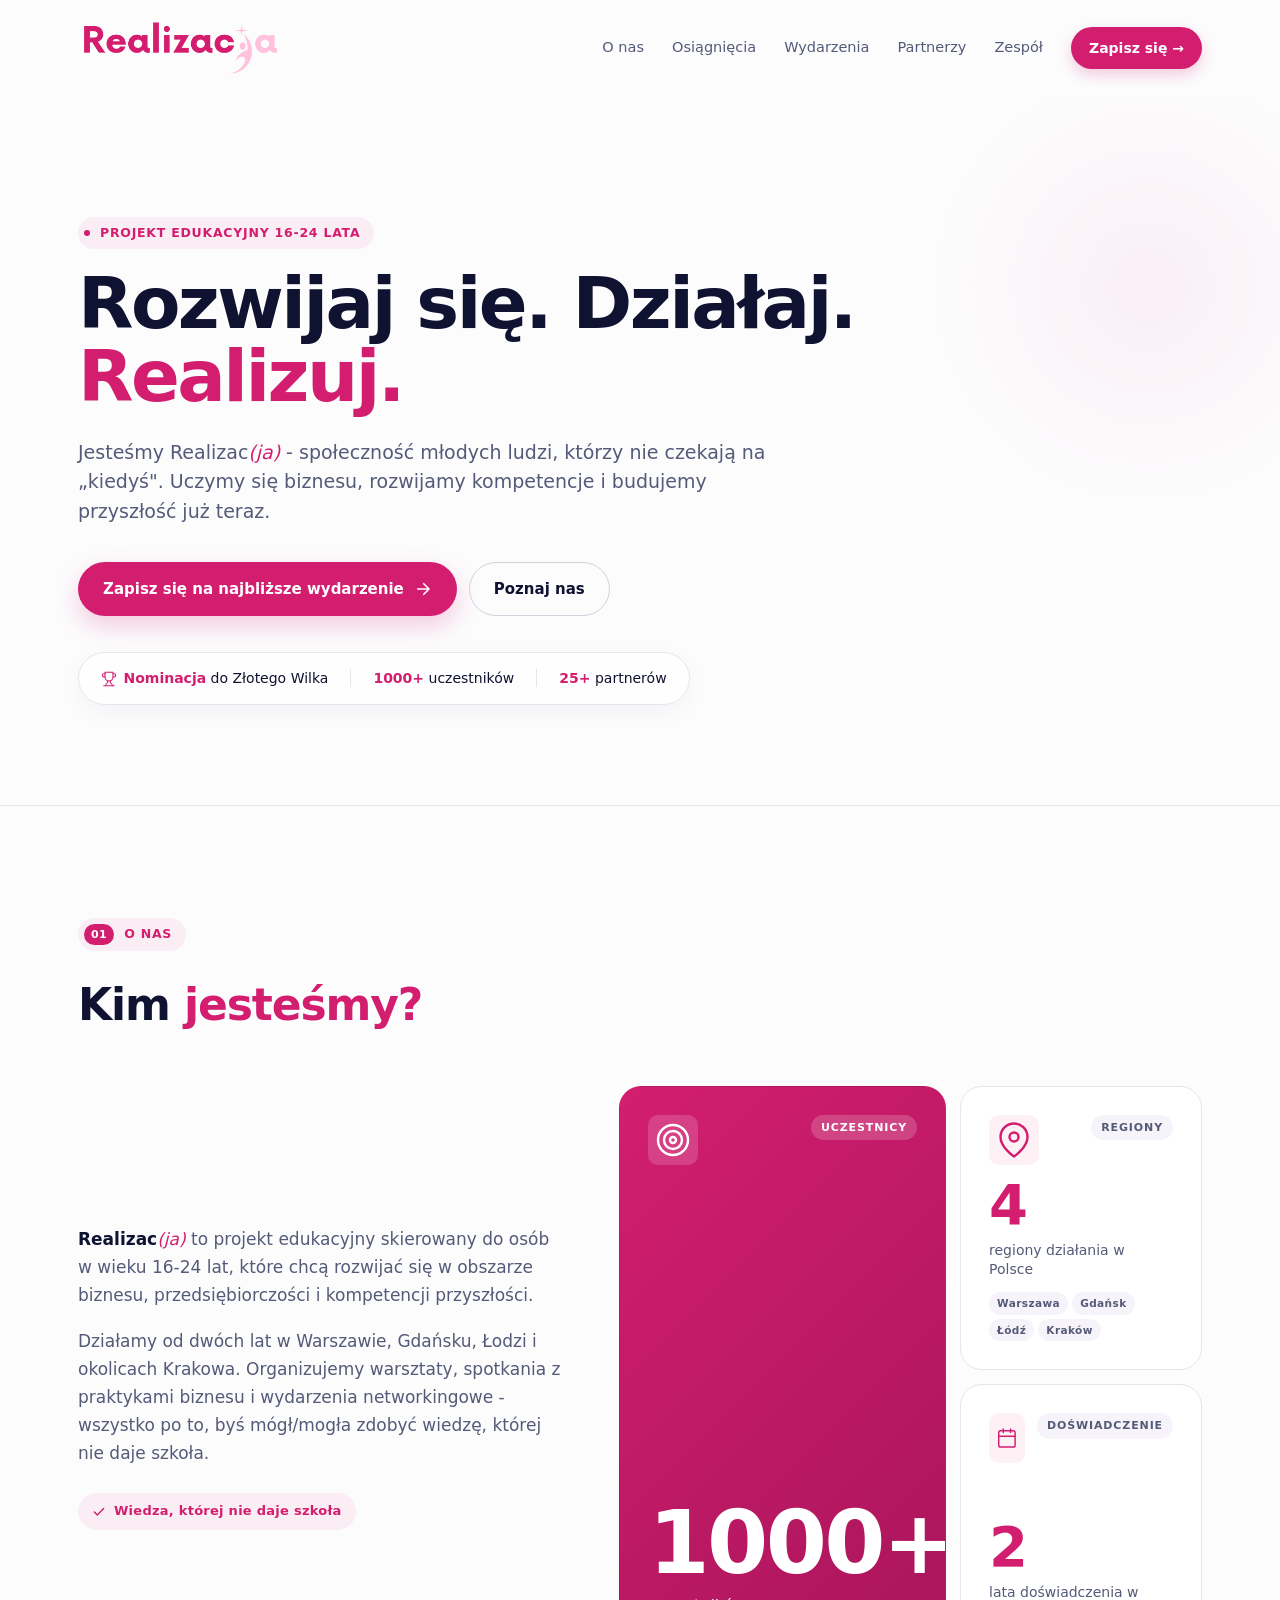
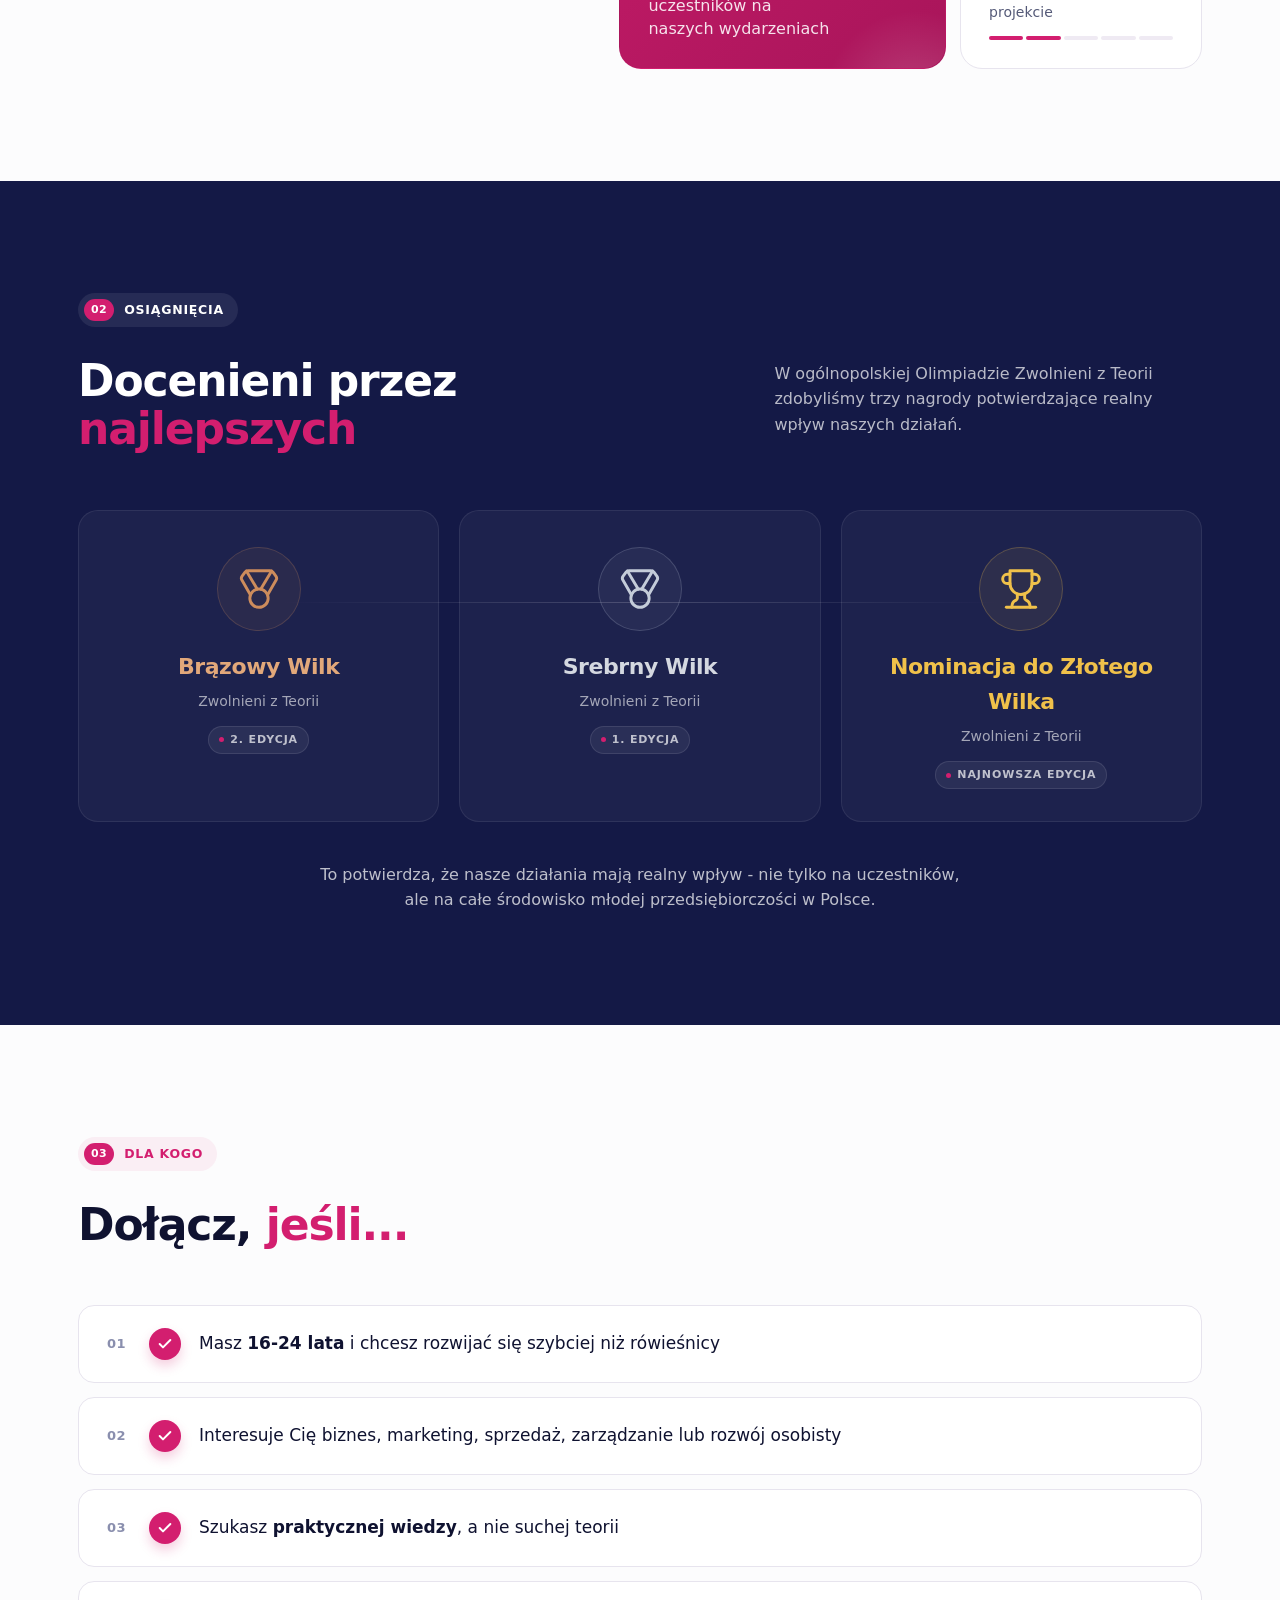
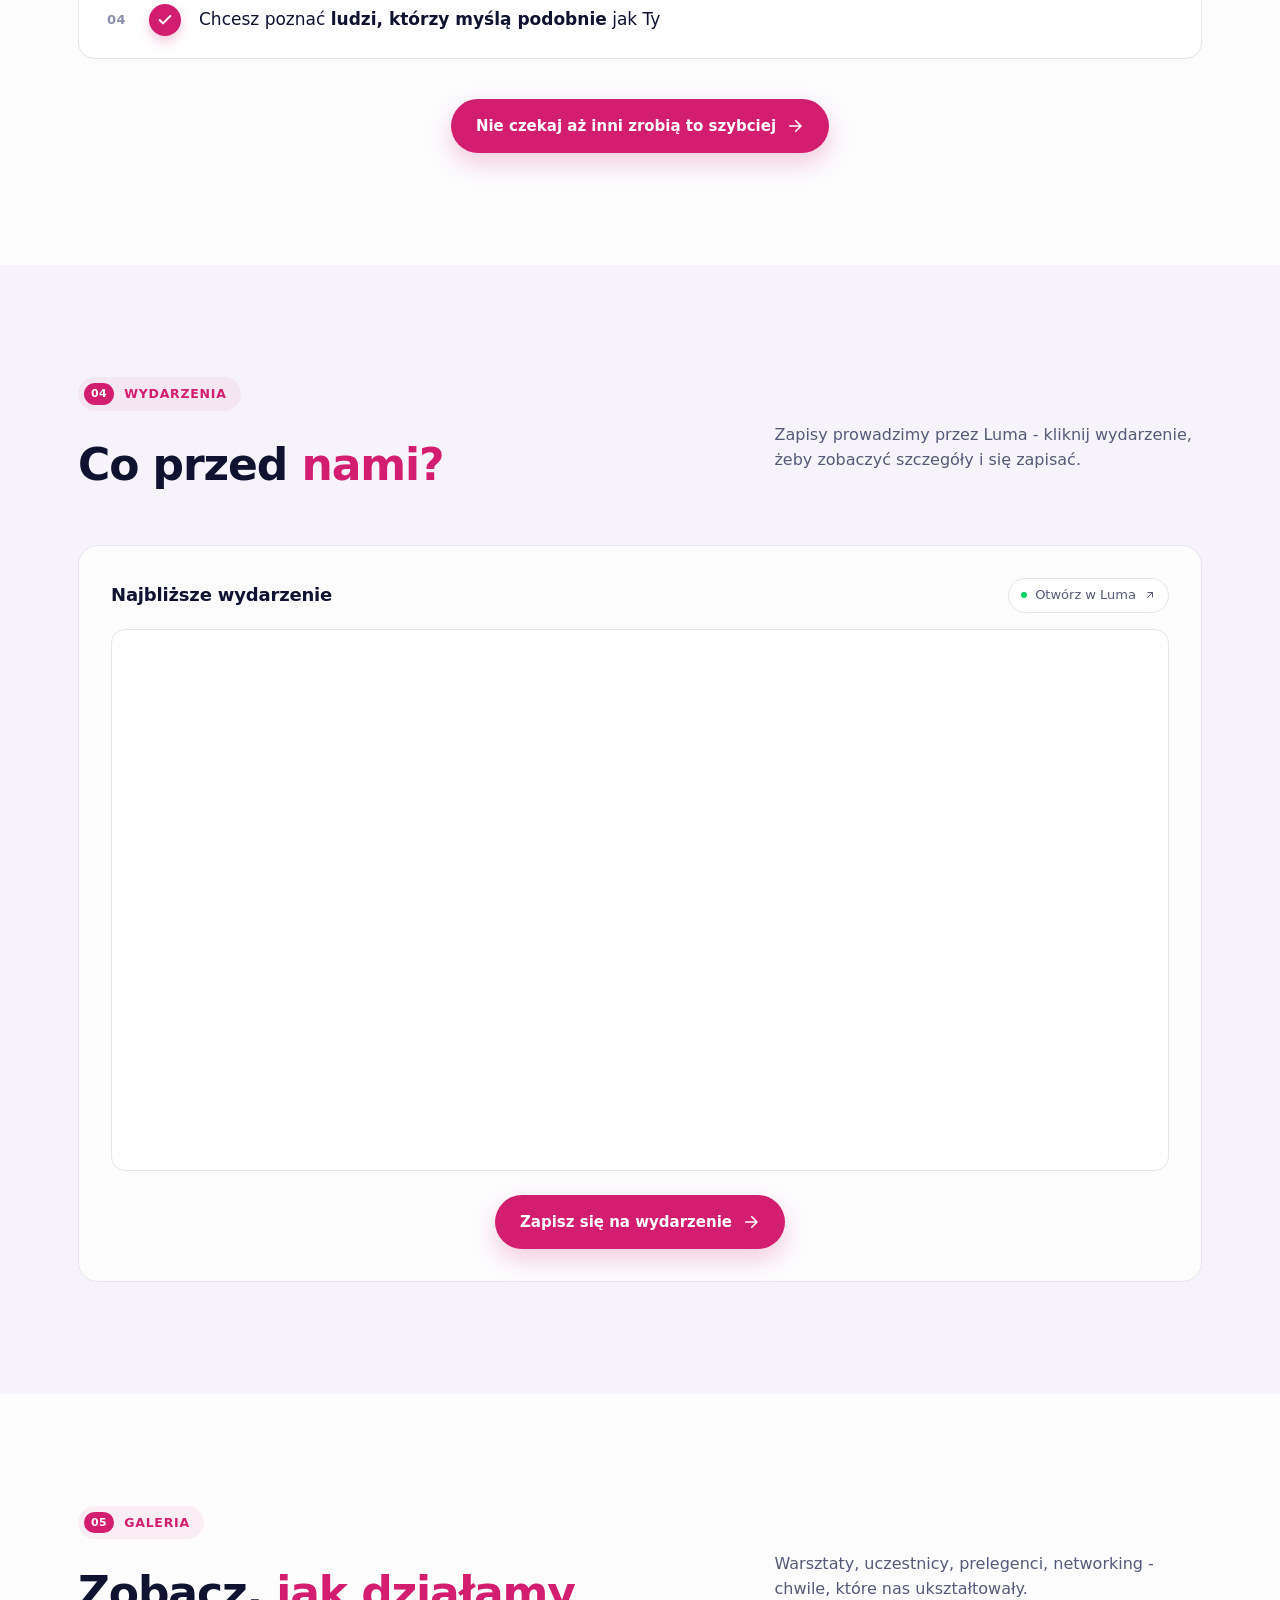
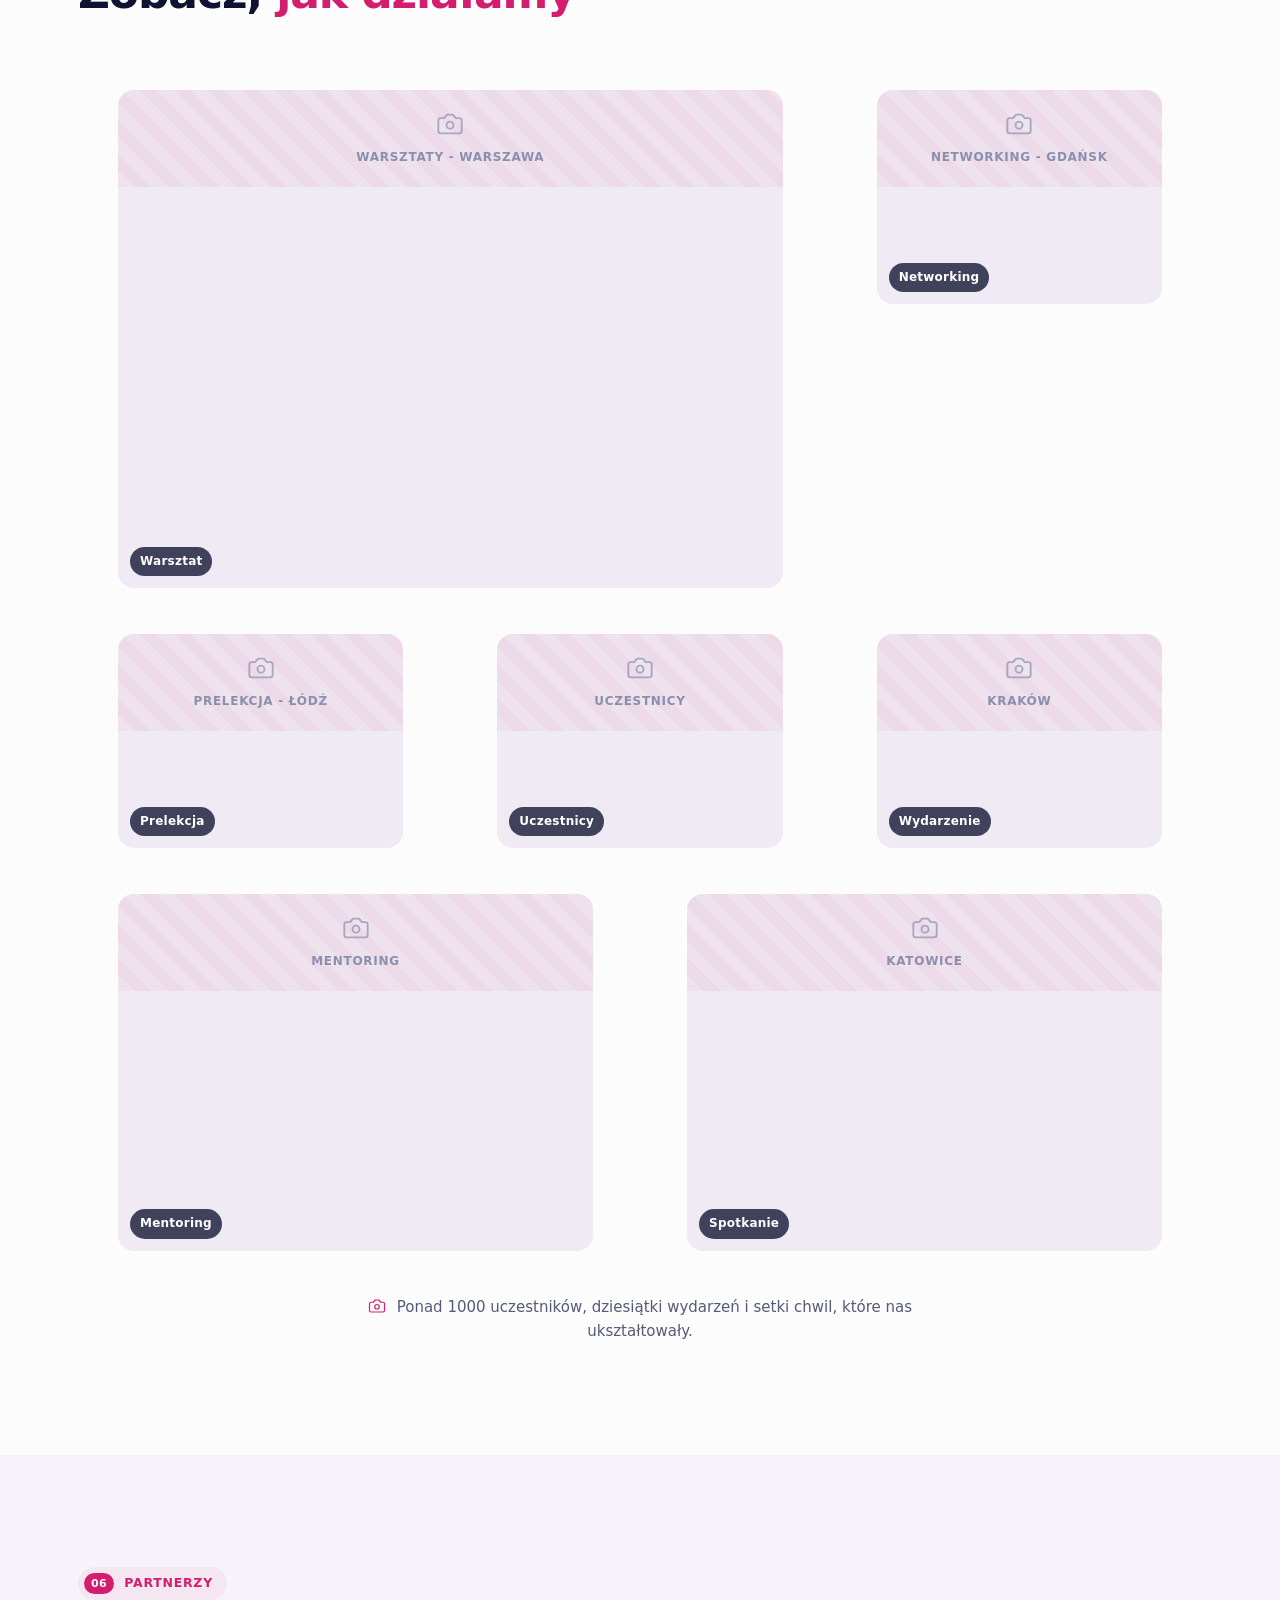
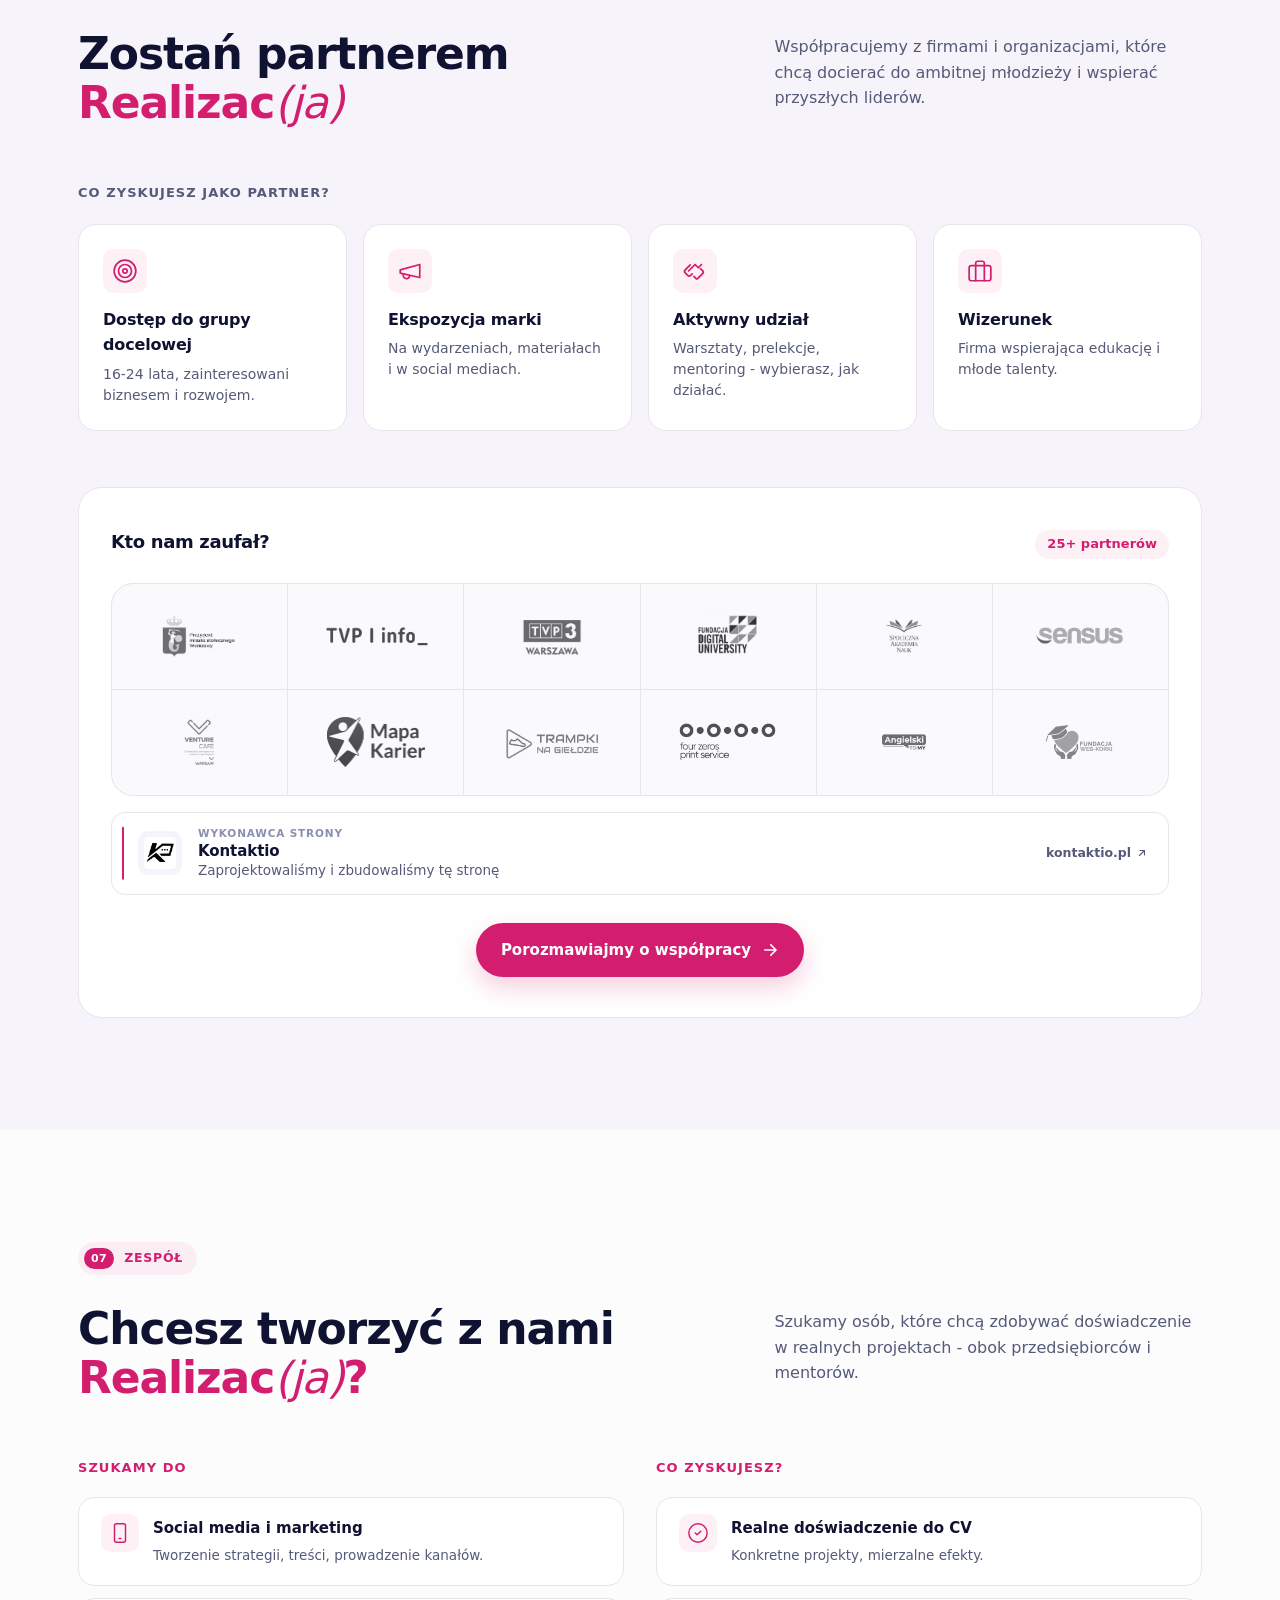
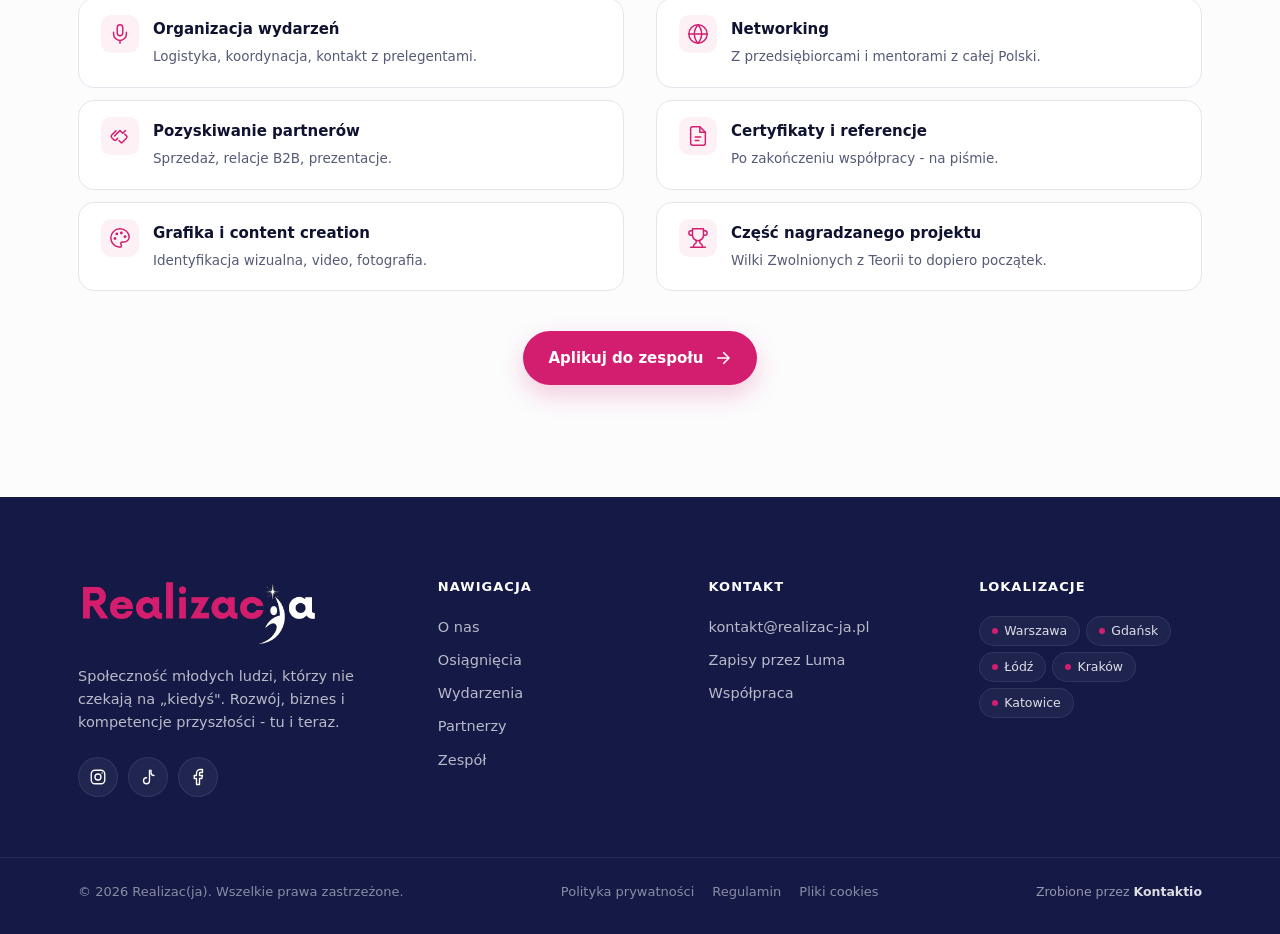
==== commit 09d6bc83: "poprawki" ====
--- a/index.html
+++ b/index.html
@@ -2,13 +2,25 @@
 <html lang="pl">
 <head>
   <meta charset="UTF-8" />
-  <meta name="viewport" content="width=device-width, initial-scale=1.0" />
-  <title>Realizac(ja) - społeczność młodych ludzi, którzy nie czekają na "kiedyś"</title>
-  <meta name="description" content="Realizac(ja) to projekt edukacyjny dla osób w wieku 16-24 lat. Warsztaty, networking i spotkania z praktykami biznesu w Warszawie, Gdańsku, Łodzi, Krakowie i Katowicach. Nominacja do Złotego Wilka." />
-  <meta name="keywords" content="Realizacja, projekt edukacyjny, młodzież, biznes, przedsiębiorczość, warsztaty, networking, Zwolnieni z Teorii, Złoty Wilk, Warszawa, Gdańsk, Łódź, Kraków, Katowice" />
-  <meta name="robots" content="index, follow, max-image-preview:large" />
+  <meta name="viewport" content="width=device-width, initial-scale=1.0, viewport-fit=cover" />
+  <meta name="color-scheme" content="light" />
+  <title>Realizac(ja) - warsztaty i networking biznesowy 16-24 lat | Warszawa, Gdańsk, Łódź</title>
+  <meta name="description" content="Realizac(ja) - nagradzany projekt edukacyjny dla młodzieży 16-24 lat. Warsztaty biznesowe, networking, spotkania z praktykami. Działamy w Warszawie, Gdańsku, Łodzi, Krakowie i Katowicach. Nominacja do Złotego Wilka Zwolnionych z Teorii." />
+  <meta name="keywords" content="Realizacja, projekt edukacyjny dla młodzieży, warsztaty biznesowe 16-24, networking dla młodych, przedsiębiorczość młodzieży, Zwolnieni z Teorii, Złoty Wilk, edukacja biznesowa Warszawa, warsztaty Gdańsk, warsztaty Łódź, warsztaty Kraków, warsztaty Katowice" />
+  <meta name="robots" content="index, follow, max-image-preview:large, max-snippet:-1, max-video-preview:-1" />
+  <meta name="googlebot" content="index, follow" />
+  <meta name="author" content="Realizac(ja)" />
+  <meta name="geo.region" content="PL" />
+  <meta name="geo.placename" content="Warszawa, Gdańsk, Łódź, Kraków, Katowice" />
+  <meta name="language" content="Polish" />
   <meta name="theme-color" content="#d31e6f" />
   <link rel="canonical" href="https://realizac-ja.pl/" />
+  <link rel="alternate" hreflang="pl-PL" href="https://realizac-ja.pl/" />
+  <link rel="alternate" hreflang="x-default" href="https://realizac-ja.pl/" />
+  <link rel="preconnect" href="https://luma.com" crossorigin />
+  <link rel="dns-prefetch" href="https://luma.com" />
+  <link rel="preconnect" href="https://embed.lu.ma" crossorigin />
+  <link rel="dns-prefetch" href="https://embed.lu.ma" />
   <meta property="og:type" content="website" />
   <meta property="og:locale" content="pl_PL" />
   <meta property="og:site_name" content="Realizac(ja)" />
@@ -40,32 +52,136 @@
     "@context": "https://schema.org",
     "@graph": [
       {
-        "@type": "Organization",
+        "@type": ["Organization", "EducationalOrganization"],
         "@id": "https://realizac-ja.pl/#org",
         "name": "Realizac(ja)",
+        "alternateName": "Realizacja",
         "url": "https://realizac-ja.pl/",
-        "logo": "https://realizac-ja.pl/assets/logo/nav-light.png",
-        "description": "Projekt edukacyjny dla osób w wieku 16-24 lat - biznes, przedsiębiorczość, kompetencje przyszłości.",
+        "logo": {
+          "@type": "ImageObject",
+          "url": "https://realizac-ja.pl/assets/logo/nav-light.png",
+          "width": 404,
+          "height": 126
+        },
+        "image": "https://realizac-ja.pl/assets/og-image.png",
+        "description": "Projekt edukacyjny dla osób w wieku 16-24 lat - biznes, przedsiębiorczość, kompetencje przyszłości. Warsztaty, networking i spotkania z praktykami biznesu.",
+        "foundingDate": "2024",
+        "email": "kontakt@realizac-ja.pl",
         "areaServed": [
-          { "@type": "City", "name": "Warszawa" },
-          { "@type": "City", "name": "Gdańsk" },
-          { "@type": "City", "name": "Łódź" },
-          { "@type": "City", "name": "Kraków" },
-          { "@type": "City", "name": "Katowice" }
+          { "@type": "City", "name": "Warszawa", "addressCountry": "PL" },
+          { "@type": "City", "name": "Gdańsk", "addressCountry": "PL" },
+          { "@type": "City", "name": "Łódź", "addressCountry": "PL" },
+          { "@type": "City", "name": "Kraków", "addressCountry": "PL" },
+          { "@type": "City", "name": "Katowice", "addressCountry": "PL" }
         ],
+        "audience": {
+          "@type": "EducationalAudience",
+          "audienceType": "Młodzież 16-24 lat",
+          "geographicArea": { "@type": "Country", "name": "Polska" }
+        },
         "award": [
-          "Brązowy Wilk - Zwolnieni z Teorii",
-          "Srebrny Wilk - Zwolnieni z Teorii",
-          "Nominacja do Złotego Wilka - Zwolnieni z Teorii"
-        ]
+          "Brązowy Wilk - Olimpiada Zwolnieni z Teorii",
+          "Srebrny Wilk - Olimpiada Zwolnieni z Teorii",
+          "Nominacja do Złotego Wilka - Olimpiada Zwolnieni z Teorii"
+        ],
+        "knowsAbout": ["biznes", "marketing", "sprzedaż", "zarządzanie", "rozwój osobisty", "przedsiębiorczość", "networking"],
+        "sameAs": [
+          "https://www.instagram.com/realizac_ja",
+          "https://www.tiktok.com/@realizac.ja",
+          "https://www.facebook.com/people/Realizac-ja/61565586470285/",
+          "https://linktr.ee/kontakt.realizacja"
+        ],
+        "contactPoint": {
+          "@type": "ContactPoint",
+          "contactType": "customer support",
+          "email": "kontakt@realizac-ja.pl",
+          "availableLanguage": "pl"
+        }
       },
       {
         "@type": "WebSite",
         "@id": "https://realizac-ja.pl/#website",
         "url": "https://realizac-ja.pl/",
         "name": "Realizac(ja)",
+        "description": "Społeczność młodych ludzi 16-24 lat - warsztaty, networking i edukacja biznesowa.",
         "inLanguage": "pl-PL",
         "publisher": { "@id": "https://realizac-ja.pl/#org" }
+      },
+      {
+        "@type": "Event",
+        "@id": "https://realizac-ja.pl/#event-konferencja",
+        "name": "Konferencja Realizac(ja)",
+        "description": "Konferencja organizowana przez społeczność Realizac(ja) - warsztaty, networking, spotkania z praktykami biznesu.",
+        "startDate": "2026-06-20T11:00:00+02:00",
+        "endDate": "2026-06-20T16:00:00+02:00",
+        "eventStatus": "https://schema.org/EventScheduled",
+        "eventAttendanceMode": "https://schema.org/OfflineEventAttendanceMode",
+        "location": {
+          "@type": "Place",
+          "name": "Warszawa",
+          "address": {
+            "@type": "PostalAddress",
+            "addressLocality": "Warszawa",
+            "addressCountry": "PL"
+          }
+        },
+        "image": "https://realizac-ja.pl/assets/og-image.png",
+        "organizer": { "@id": "https://realizac-ja.pl/#org" },
+        "offers": {
+          "@type": "Offer",
+          "url": "https://luma.com/zkxh7ny5",
+          "price": "0",
+          "priceCurrency": "PLN",
+          "availability": "https://schema.org/InStock",
+          "validFrom": "2026-05-19T00:00:00+02:00"
+        },
+        "isAccessibleForFree": true
+      },
+      {
+        "@type": "FAQPage",
+        "@id": "https://realizac-ja.pl/#faq",
+        "mainEntity": [
+          {
+            "@type": "Question",
+            "name": "Dla kogo jest projekt Realizac(ja)?",
+            "acceptedAnswer": {
+              "@type": "Answer",
+              "text": "Dla osób w wieku 16-24 lat, które chcą rozwijać się w obszarze biznesu, marketingu, sprzedaży, zarządzania lub rozwoju osobistego."
+            }
+          },
+          {
+            "@type": "Question",
+            "name": "W jakich miastach działa Realizac(ja)?",
+            "acceptedAnswer": {
+              "@type": "Answer",
+              "text": "Działamy w Warszawie, Gdańsku, Łodzi, Krakowie i Katowicach."
+            }
+          },
+          {
+            "@type": "Question",
+            "name": "Czy udział w wydarzeniach jest płatny?",
+            "acceptedAnswer": {
+              "@type": "Answer",
+              "text": "Większość naszych wydarzeń jest bezpłatna. Szczegóły znajdziesz przy każdym wydarzeniu na platformie Luma."
+            }
+          },
+          {
+            "@type": "Question",
+            "name": "Jak się zapisać na wydarzenie?",
+            "acceptedAnswer": {
+              "@type": "Answer",
+              "text": "Zapisy prowadzimy przez platformę Luma. Wybierz wydarzenie na naszej stronie i kliknij Zapisz się - przekierujemy Cię do formularza rejestracji."
+            }
+          },
+          {
+            "@type": "Question",
+            "name": "Czy mogę dołączyć do zespołu Realizac(ja)?",
+            "acceptedAnswer": {
+              "@type": "Answer",
+              "text": "Tak. Szukamy osób do social media, organizacji wydarzeń, pozyskiwania partnerów i grafiki. Napisz na kontakt@realizac-ja.pl."
+            }
+          }
+        ]
       }
     ]
   }
@@ -96,7 +212,7 @@
 <header class="nav">
   <div class="container nav-inner">
     <a href="/" class="brand" aria-label="Realizac(ja) - strona główna">
-      <img class="brand-mark" src="assets/logo/nav-light.png" alt="Realizac(ja)" />
+      <img class="brand-mark" src="assets/logo/nav-light.png" alt="Realizac(ja)" width="404" height="126" fetchpriority="high" />
     </a>
     <button class="nav-toggle" type="button" aria-label="Menu" aria-expanded="false" aria-controls="primary-nav">
       <span></span><span></span><span></span>
@@ -222,13 +338,13 @@
           <span class="medal" aria-hidden="true"><svg class="ico ico-medal" aria-hidden="true"><use href="#ico-medal"/></svg></span>
           <h3>Brązowy Wilk</h3>
           <p>Zwolnieni z Teorii</p>
-          <span class="edition"><span class="dot"></span> 1. edycja</span>
+          <span class="edition"><span class="dot"></span> 2. edycja</span>
         </li>
         <li class="wolf silver">
           <span class="medal" aria-hidden="true"><svg class="ico ico-medal" aria-hidden="true"><use href="#ico-medal"/></svg></span>
           <h3>Srebrny Wilk</h3>
           <p>Zwolnieni z Teorii</p>
-          <span class="edition"><span class="dot"></span> 2. edycja</span>
+          <span class="edition"><span class="dot"></span> 1. edycja</span>
         </li>
         <li class="wolf gold">
           <span class="medal" aria-hidden="true"><svg class="ico ico-medal" aria-hidden="true"><use href="#ico-trophy"/></svg></span>
@@ -301,59 +417,30 @@
           <h2>Co przed <span class="accent">nami?</span></h2>
         </div>
         <p class="head-meta">
-          Zapisy prowadzimy przez Luma. Wybierz wydarzenie poniżej lub przeglądaj cały kalendarz.
+          Zapisy prowadzimy przez Luma - kliknij wydarzenie, żeby zobaczyć szczegóły i się zapisać.
         </p>
-      </div>
-
-      <div class="events reveal reveal-stagger">
-        <article class="event-card">
-          <div class="meta-row">
-            <span class="date-pill">15.05.2026</span>
-            <span class="type-pill">Warsztat</span>
-            <span class="free-pill">Bezpłatne</span>
-          </div>
-          <h3>Jak zacząć swój biznes?</h3>
-          <span class="city">
-            <svg viewBox="0 0 24 24" width="14" height="14" fill="none" stroke="currentColor" stroke-width="1.8" stroke-linecap="round" stroke-linejoin="round" aria-hidden="true"><path d="M21 10c0 7-9 13-9 13S3 17 3 10a9 9 0 1 1 18 0z"/><circle cx="12" cy="10" r="3"/></svg>
-            Warszawa
-          </span>
-          
-          <a class="signup" href="https://lu.ma/realizacja" target="_blank" rel="noopener">
-            Zapisz się
-            <svg viewBox="0 0 24 24" width="14" height="14" fill="none" stroke="currentColor" stroke-width="2.2" stroke-linecap="round" stroke-linejoin="round" aria-hidden="true"><path d="M5 12h14M13 5l7 7-7 7"/></svg>
-          </a>
-        </article>
-
-        <article class="event-card">
-          <div class="meta-row">
-            <span class="date-pill">22.05.2026</span>
-            <span class="type-pill">Networking</span>
-            <span class="free-pill">Bezpłatne</span>
-          </div>
-          <h3>Networking młodych liderów</h3>
-          <span class="city">
-            <svg viewBox="0 0 24 24" width="14" height="14" fill="none" stroke="currentColor" stroke-width="1.8" stroke-linecap="round" stroke-linejoin="round" aria-hidden="true"><path d="M21 10c0 7-9 13-9 13S3 17 3 10a9 9 0 1 1 18 0z"/><circle cx="12" cy="10" r="3"/></svg>
-            Gdańsk
-          </span>
-          <a class="signup" href="https://lu.ma/realizacja" target="_blank" rel="noopener">
-            Zapisz się
-            <svg viewBox="0 0 24 24" width="14" height="14" fill="none" stroke="currentColor" stroke-width="2.2" stroke-linecap="round" stroke-linejoin="round" aria-hidden="true"><path d="M5 12h14M13 5l7 7-7 7"/></svg>
-          </a>
-        </article>
       </div>
 
       <div class="luma-wrap reveal">
         <header>
-          <h3>Kalendarz wydarzeń Luma</h3>
-          <span class="badge"><span class="lu-dot"></span> Aktualizowane na żywo</span>
+          <h3>Najbliższe wydarzenie</h3>
+          <a class="badge badge-link" href="https://luma.com/zkxh7ny5" target="_blank" rel="noopener">
+            <span class="lu-dot"></span> Otwórz w Luma
+            <svg viewBox="0 0 24 24" width="12" height="12" fill="none" stroke="currentColor" stroke-width="2" stroke-linecap="round" stroke-linejoin="round" aria-hidden="true"><path d="M7 17 17 7M8 7h9v9"/></svg>
+          </a>
         </header>
-        
         <div class="luma-frame">
           <iframe
-            src="https://lu.ma/embed/calendar/cal-realizacja/events?lt=light"
-            title="Kalendarz wydarzeń Realizac(ja) na Luma"
+            src="https://luma.com/embed/event/evt-LYGtx3TT3XDqiKN/simple"
+            title="Wydarzenie Realizac(ja) na Luma"
             loading="lazy"
-            allowfullscreen=""></iframe>
+            allow="fullscreen; payment"></iframe>
+        </div>
+        <div class="luma-cta">
+          <a class="btn btn-primary" href="https://luma.com/zkxh7ny5" target="_blank" rel="noopener">
+            Zapisz się na wydarzenie
+            <svg class="arrow" viewBox="0 0 24 24" width="18" height="18" fill="none" stroke="currentColor" stroke-width="2.2" stroke-linecap="round" stroke-linejoin="round" aria-hidden="true"><path d="M5 12h14M13 5l7 7-7 7"/></svg>
+          </a>
         </div>
       </div>
     </div>
@@ -451,19 +538,32 @@
         </header>
         
         <div class="partner-grid">
-          <div class="partner-slot"><div class="partner-placeholder"><span>R</span><span>partner</span></div></div>
-          <div class="partner-slot"><div class="partner-placeholder"><span>M</span><span>partner</span></div></div>
-          <div class="partner-slot"><div class="partner-placeholder"><span>K</span><span>partner</span></div></div>
-          <div class="partner-slot"><div class="partner-placeholder"><span>B</span><span>partner</span></div></div>
-          <div class="partner-slot"><div class="partner-placeholder"><span>S</span><span>partner</span></div></div>
-          <div class="partner-slot"><div class="partner-placeholder"><span>A</span><span>partner</span></div></div>
-          <div class="partner-slot"><div class="partner-placeholder"><span>P</span><span>partner</span></div></div>
-          <div class="partner-slot"><div class="partner-placeholder"><span>N</span><span>partner</span></div></div>
-          <div class="partner-slot"><div class="partner-placeholder"><span>T</span><span>partner</span></div></div>
-          <div class="partner-slot"><div class="partner-placeholder"><span>V</span><span>partner</span></div></div>
-          <div class="partner-slot"><div class="partner-placeholder"><span>E</span><span>partner</span></div></div>
-          <div class="partner-slot"><div class="partner-placeholder"><span>+</span><span>i wiele więcej</span></div></div>
-        </div>
+          <div class="partner-slot"><img src="assets/partners/patronat-prezydent.webp" alt="Patronat Prezydenta" loading="lazy" width="1642" height="920" /></div>
+          <div class="partner-slot"><img src="assets/partners/tvp-info.webp" alt="TVP Info" loading="lazy" width="2334" height="656" /></div>
+          <div class="partner-slot"><img src="assets/partners/tvp3-warszawa.webp" alt="TVP3 Warszawa" loading="lazy" width="1360" height="962" /></div>
+          <div class="partner-slot"><img src="assets/partners/digital-university.webp" alt="Digital University" loading="lazy" width="1596" height="1054" /></div>
+          <div class="partner-slot"><img src="assets/partners/spoleczna-akademia-nauk.webp" alt="Społeczna Akademia Nauk" loading="lazy" width="500" height="500" /></div>
+          <div class="partner-slot"><img src="assets/partners/sensus.webp" alt="Sensus" loading="lazy" width="1132" height="542" /></div>
+          <div class="partner-slot"><img src="assets/partners/venture-cafe.webp" alt="Venture Cafe" loading="lazy" width="768" height="1150" /></div>
+          <div class="partner-slot"><img src="assets/partners/mapa-karier.webp" alt="Mapa Karier" loading="lazy" width="395" height="200" /></div>
+          <div class="partner-slot"><img src="assets/partners/trampki-na-gieldzie.webp" alt="Trampki na Giełdzie" loading="lazy" width="1420" height="636" /></div>
+          <div class="partner-slot"><img src="assets/partners/four-zeros.webp" alt="Four Zeros" loading="lazy" width="1518" height="664" /></div>
+          <div class="partner-slot"><img src="assets/partners/angielski-to-my.webp" alt="Angielski to my" loading="lazy" width="2560" height="2559" /></div>
+          <div class="partner-slot"><img src="assets/partners/webkorki.webp" alt="webKorki" loading="lazy" width="300" height="200" /></div>
+        </div>
+
+        <a class="partner-tech" href="https://kontaktio.pl" target="_blank" rel="noopener noreferrer" aria-label="Kontaktio - wykonawca strony">
+          <img class="partner-tech-logo" src="assets/partners/kontaktio.webp" alt="Kontaktio" loading="lazy" width="44" height="44" />
+          <div class="partner-tech-text">
+            <span class="partner-tech-eyebrow">Wykonawca strony</span>
+            <strong>Kontaktio</strong>
+            <span class="partner-tech-desc">Zaprojektowaliśmy i zbudowaliśmy tę stronę</span>
+          </div>
+          <span class="partner-tech-go">
+            kontaktio.pl
+            <svg viewBox="0 0 24 24" width="12" height="12" fill="none" stroke="currentColor" stroke-width="2.2" stroke-linecap="round" stroke-linejoin="round" aria-hidden="true"><path d="M7 17 17 7M8 7h9v9"/></svg>
+          </span>
+        </a>
 
         <div class="partners-cta">
           <a class="btn btn-primary" href="#contact">
@@ -573,20 +673,17 @@
     <div class="footer-grid">
       <div class="footer-col footer-brand">
         <div class="footer-logo">
-          <img src="assets/logo/nav-dark.png" alt="Realizac(ja)">
+          <img src="assets/logo/nav-dark.png" alt="Realizac(ja)" width="396" height="118" loading="lazy">
         </div>
         <p>Społeczność młodych ludzi, którzy nie czekają na „kiedyś". Rozwój, biznes i kompetencje przyszłości - tu i teraz.</p>
         <div class="footer-social">
-          <a href="https://instagram.com/realizacja" target="_blank" rel="noopener noreferrer" aria-label="Instagram">
+          <a href="https://www.instagram.com/realizac_ja" target="_blank" rel="noopener noreferrer" aria-label="Instagram - Realizac(ja)">
             <svg viewBox="0 0 24 24" width="18" height="18" fill="none" stroke="currentColor" stroke-width="1.8" stroke-linecap="round" stroke-linejoin="round" aria-hidden="true"><rect x="3" y="3" width="18" height="18" rx="5"/><circle cx="12" cy="12" r="4"/><circle cx="17.5" cy="6.5" r="1" fill="currentColor" stroke="none"/></svg>
           </a>
-          <a href="https://linkedin.com/company/realizacja" target="_blank" rel="noopener noreferrer" aria-label="LinkedIn">
-            <svg viewBox="0 0 24 24" width="18" height="18" fill="none" stroke="currentColor" stroke-width="1.8" stroke-linecap="round" stroke-linejoin="round" aria-hidden="true"><path d="M16 8a6 6 0 0 1 6 6v7h-4v-7a2 2 0 0 0-4 0v7h-4v-7a6 6 0 0 1 6-6z"/><rect x="2" y="9" width="4" height="12"/><circle cx="4" cy="4" r="2"/></svg>
-          </a>
-          <a href="https://tiktok.com/@realizacja" target="_blank" rel="noopener noreferrer" aria-label="TikTok">
+          <a href="https://www.tiktok.com/@realizac.ja" target="_blank" rel="noopener noreferrer" aria-label="TikTok - Realizac(ja)">
             <svg viewBox="0 0 24 24" width="18" height="18" fill="none" stroke="currentColor" stroke-width="1.8" stroke-linecap="round" stroke-linejoin="round" aria-hidden="true"><path d="M16 3v3a4 4 0 0 0 4 4M10 13a4 4 0 1 0 4 4V3"/></svg>
           </a>
-          <a href="https://facebook.com/realizacja" target="_blank" rel="noopener noreferrer" aria-label="Facebook">
+          <a href="https://www.facebook.com/people/Realizac-ja/61565586470285/" target="_blank" rel="noopener noreferrer" aria-label="Facebook - Realizac(ja)">
             <svg viewBox="0 0 24 24" width="18" height="18" fill="none" stroke="currentColor" stroke-width="1.8" stroke-linecap="round" stroke-linejoin="round" aria-hidden="true"><path d="M18 2h-3a5 5 0 0 0-5 5v3H7v4h3v8h4v-8h3l1-4h-4V7a1 1 0 0 1 1-1h3z"/></svg>
           </a>
         </div>
--- a/styles.css
+++ b/styles.css
@@ -401,12 +401,6 @@
 .btn-primary .arrow { transition: transform 0.25s var(--ease-out); }
 .btn-primary:hover .arrow { transform: translateX(4px); }
 
-.btn-secondary {
-  background: var(--navy);
-  color: #fff;
-}
-.btn-secondary:hover { background: var(--navy-deep); transform: translateY(-2px); }
-
 .btn-ghost {
   background: transparent;
   color: var(--ink);
@@ -416,16 +410,6 @@
   border-color: var(--magenta);
   color: var(--magenta);
   background: var(--magenta-soft);
-}
-
-.btn-outline {
-  background: transparent;
-  color: var(--magenta);
-  border-color: var(--magenta);
-}
-.btn-outline:hover {
-  background: var(--magenta);
-  color: #fff;
 }
 
 .section {
@@ -777,99 +761,6 @@
   gap: 16px;
   margin-bottom: 28px;
 }
-.event-card {
-  position: relative;
-  display: flex;
-  flex-direction: column;
-  padding: 28px;
-  background: #fff;
-  border: 1px solid var(--line);
-  border-radius: var(--radius-lg);
-  transition: transform 0.3s var(--ease-out), border-color 0.3s var(--ease-out), box-shadow 0.3s var(--ease-out);
-}
-.event-card:hover {
-  transform: translateY(-4px);
-  border-color: var(--magenta);
-  box-shadow: 0 20px 40px rgba(15, 18, 48, 0.08);
-}
-.event-card .meta-row {
-  display: flex;
-  align-items: center;
-  gap: 8px;
-  flex-wrap: wrap;
-  margin-bottom: 18px;
-}
-.event-card .date-pill {
-  display: inline-flex;
-  align-items: baseline;
-  gap: 6px;
-  padding: 6px 12px;
-  background: var(--navy);
-  color: #fff;
-  border-radius: 999px;
-  font-size: 13px;
-  font-weight: 600;
-  letter-spacing: 0.01em;
-  font-variant-numeric: tabular-nums;
-}
-.event-card .type-pill {
-  display: inline-flex;
-  align-items: center;
-  gap: 5px;
-  padding: 5px 11px;
-  background: var(--magenta-soft);
-  color: var(--magenta);
-  border-radius: 999px;
-  font-size: 12px;
-  font-weight: 700;
-  letter-spacing: 0.04em;
-  text-transform: uppercase;
-}
-.event-card .free-pill {
-  display: inline-flex;
-  align-items: center;
-  gap: 5px;
-  padding: 5px 10px;
-  background: rgba(46, 160, 67, 0.1);
-  color: #2ea043;
-  border-radius: 999px;
-  font-size: 11.5px;
-  font-weight: 700;
-  letter-spacing: 0.04em;
-  text-transform: uppercase;
-}
-.event-card h3 {
-  margin: 0 0 8px;
-  font-size: 20px;
-  letter-spacing: -0.02em;
-  line-height: 1.25;
-}
-.event-card .city {
-  display: inline-flex;
-  align-items: center;
-  gap: 6px;
-  font-size: 14px;
-  color: var(--ink-muted);
-  margin-bottom: 22px;
-}
-.event-card .city svg { color: var(--magenta); }
-.event-card .signup {
-  margin-top: auto;
-  display: inline-flex;
-  align-items: center;
-  justify-content: center;
-  gap: 8px;
-  padding: 12px 18px;
-  background: var(--magenta-soft);
-  color: var(--magenta);
-  border-radius: 999px;
-  font-weight: 600;
-  font-size: 14px;
-  border: 1px solid transparent;
-  transition: background 0.2s var(--ease-out), color 0.2s var(--ease-out);
-}
-.event-card .signup:hover { background: var(--magenta); color: #fff; }
-
 .luma-wrap {
   margin-top: 32px;
   padding: 32px;
@@ -1077,32 +968,6 @@
 }
 .partner-slot img { max-width: 100%; max-height: 80%; width: auto; height: auto; object-fit: contain; }
 
-.partner-placeholder {
-  width: 100%; height: 100%;
-  display: flex;
-  flex-direction: column;
-  align-items: center;
-  justify-content: center;
-  background:
-    linear-gradient(135deg, rgba(211, 30, 111, 0.04), rgba(30, 39, 98, 0.04));
-  color: var(--ink-faint);
-  font-size: 11px;
-  letter-spacing: 0.1em;
-  text-transform: uppercase;
-  font-weight: 600;
-  border-radius: 6px;
-  position: relative;
-}
-.partner-placeholder span:first-child {
-  font-size: 22px;
-  font-weight: 800;
-  letter-spacing: -0.02em;
-  color: var(--navy);
-  margin-bottom: 4px;
-  text-transform: none;
-  font-style: italic;
-}
-
 .partners-cta {
   margin-top: 28px;
   text-align: center;
@@ -1170,23 +1035,6 @@
   margin-top: 40px;
   text-align: center;
 }
-
-.award-strip {
-  margin: 56px auto 0;
-  padding: 24px 32px;
-  background: linear-gradient(135deg, rgba(211, 30, 111, 0.1), rgba(30, 39, 98, 0.08));
-  border: 1px solid rgba(211, 30, 111, 0.2);
-  border-radius: var(--radius-lg);
-  display: flex;
-  align-items: center;
-  justify-content: center;
-  gap: 16px;
-  flex-wrap: wrap;
-  font-size: 15.5px;
-  color: var(--ink);
-  text-align: center;
-}
-.award-strip strong { color: var(--magenta); font-weight: 700; }
 
 .footer {
   background: var(--navy-deep);
@@ -1400,7 +1248,6 @@
 .back-link:hover { color: var(--magenta-deep); }
 
 .ja { font-style: italic; color: var(--magenta); font-weight: 500; }
-.list-reset { list-style: none; padding: 0; margin: 0; }
 .audience, .wolves, .role-list, .perk-list { list-style: none; padding: 0; margin: 0; }
 .audience { margin-bottom: 40px; }
 .section-dark .head-meta { color: rgba(255, 255, 255, 0.7); }
@@ -1430,9 +1277,7 @@
 
 .partners-block { border-radius: 24px; }
 .bento-card { border-radius: 22px; }
-.event-card { border-radius: 22px; }
 .benefit-card { border-radius: 18px; }
-.review, .wolf { border-radius: 22px; }
 .audience-item { border-radius: 16px; }
 .role-list li, .perk-list li { border-radius: 16px; }
 .partner-grid { border-radius: 22px; }
@@ -1446,9 +1291,6 @@
 .bento-card { transition: transform 0.5s var(--ease-out), box-shadow 0.5s var(--ease-out), border-color 0.3s var(--ease-out); }
 .bento-card:hover { transform: translateY(-4px); box-shadow: 0 20px 44px rgba(15, 18, 48, 0.10); }
 .bento-featured:hover { box-shadow: 0 24px 52px var(--magenta-glow); }
-
-.event-card { transition: transform 0.35s var(--ease-out), border-color 0.3s var(--ease-out), box-shadow 0.35s var(--ease-out); }
-.event-card:hover { transform: translateY(-5px); border-color: var(--magenta); box-shadow: 0 22px 44px rgba(15, 18, 48, 0.10); }
 
 .benefit-card { transition: transform 0.35s var(--ease-out), border-color 0.3s var(--ease-out), box-shadow 0.35s var(--ease-out); }
 .benefit-card:hover { transform: translateY(-4px); border-color: var(--magenta); box-shadow: 0 16px 32px rgba(211, 30, 111, 0.10); }
@@ -1463,3 +1305,122 @@
 @media (max-width: 640px) {
   .footer-bottom-inner { flex-direction: column; align-items: flex-start; text-align: left; gap: 10px; }
 }
+
+.luma-wrap .badge-link {
+  text-decoration: none;
+  transition: background 0.2s var(--ease-out), border-color 0.2s var(--ease-out), color 0.2s var(--ease-out);
+}
+.luma-wrap .badge-link:hover {
+  background: var(--magenta-soft);
+  border-color: var(--magenta);
+  color: var(--magenta);
+}
+.luma-cta {
+  margin-top: 24px;
+  text-align: center;
+}
+.luma-frame iframe { min-height: 540px; }
+@media (max-width: 640px) { .luma-frame iframe { min-height: 460px; height: 460px; } }
+
+.partner-slot img {
+  max-width: 78%;
+  max-height: 72%;
+  width: auto;
+  height: auto;
+  object-fit: contain;
+}
+.partner-slot {
+  aspect-ratio: 5 / 3;
+  background: #fff;
+  display: flex;
+  align-items: center;
+  justify-content: center;
+  padding: 18px;
+  filter: grayscale(1) opacity(0.78);
+  transition: filter 0.35s var(--ease-out), background 0.35s var(--ease-out), transform 0.35s var(--ease-out);
+}
+.partner-slot:hover {
+  background: var(--cream-alt);
+  filter: grayscale(0) opacity(1);
+  transform: scale(1.02);
+}
+
+.partner-tech {
+  display: flex;
+  align-items: center;
+  gap: 16px;
+  margin-top: 16px;
+  padding: 14px 20px 14px 26px;
+  background: #fff;
+  border: 1px solid var(--line);
+  border-radius: var(--radius);
+  text-decoration: none;
+  color: inherit;
+  position: relative;
+  transition: border-color 0.2s var(--ease-out), box-shadow 0.2s var(--ease-out);
+}
+.partner-tech::before {
+  content: "";
+  position: absolute;
+  left: 10px;
+  top: 50%;
+  transform: translateY(-50%);
+  width: 2px;
+  height: calc(100% - 28px);
+  background: var(--magenta);
+  border-radius: 2px;
+}
+.partner-tech:hover {
+  border-color: var(--line-strong);
+  box-shadow: 0 6px 16px rgba(15, 18, 48, 0.06);
+}
+.partner-tech-logo {
+  flex: none;
+  width: 44px;
+  height: 44px;
+  padding: 6px;
+  background: var(--cream-alt);
+  border-radius: 10px;
+  object-fit: contain;
+}
+.partner-tech-text {
+  flex: 1;
+  min-width: 0;
+  display: flex;
+  flex-direction: column;
+  gap: 1px;
+  line-height: 1.3;
+}
+.partner-tech-eyebrow {
+  font-size: 10.5px;
+  font-weight: 700;
+  letter-spacing: 0.08em;
+  text-transform: uppercase;
+  color: var(--ink-faint);
+}
+.partner-tech-text strong {
+  font-size: 15px;
+  font-weight: 700;
+  letter-spacing: -0.005em;
+  color: var(--ink);
+}
+.partner-tech-desc {
+  font-size: 13.5px;
+  color: var(--ink-muted);
+}
+.partner-tech-go {
+  display: inline-flex;
+  align-items: center;
+  gap: 5px;
+  font-size: 12.5px;
+  font-weight: 600;
+  color: var(--ink-muted);
+  white-space: nowrap;
+  transition: color 0.2s var(--ease-out);
+}
+.partner-tech:hover .partner-tech-go { color: var(--magenta); }
+@media (max-width: 640px) {
+  .partner-tech { flex-wrap: wrap; gap: 10px 14px; padding: 14px 16px 14px 22px; }
+  .partner-tech-text { flex-basis: calc(100% - 58px); }
+  .partner-tech-go { margin-left: 58px; }
+}
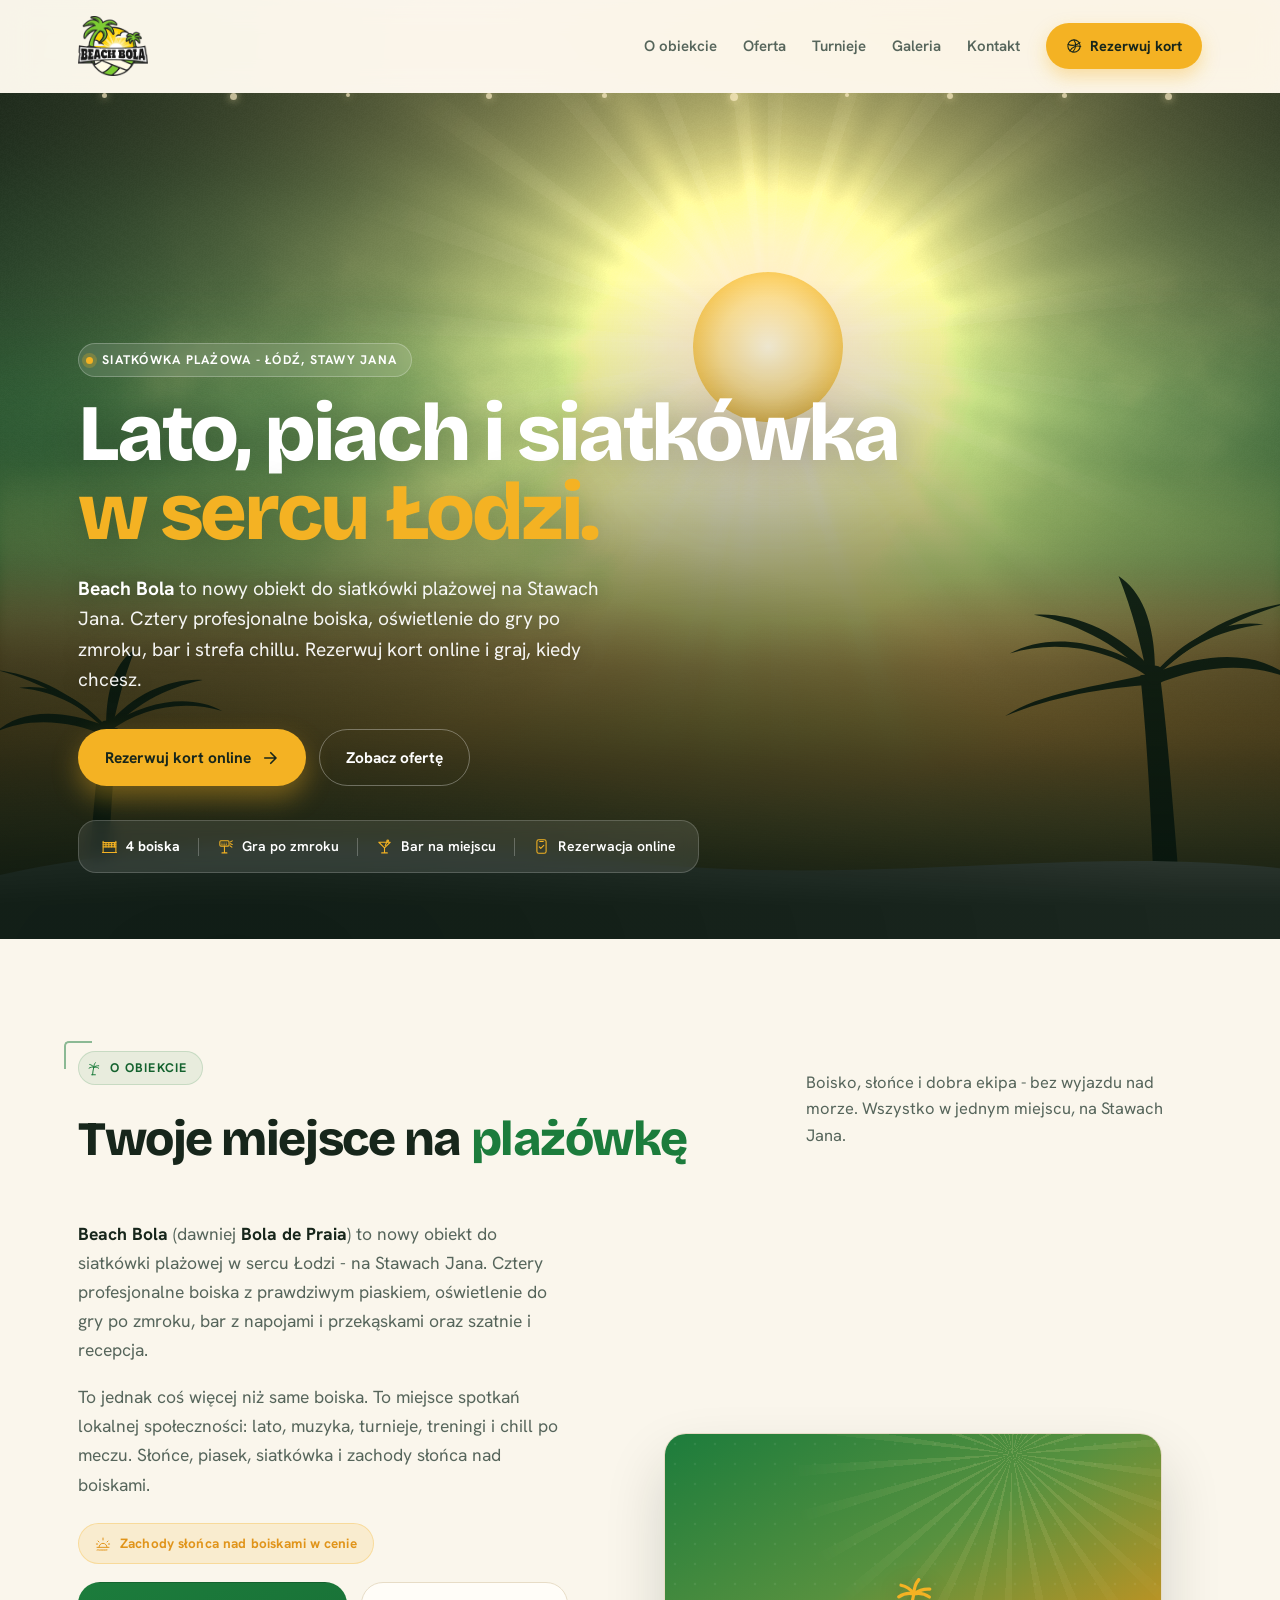
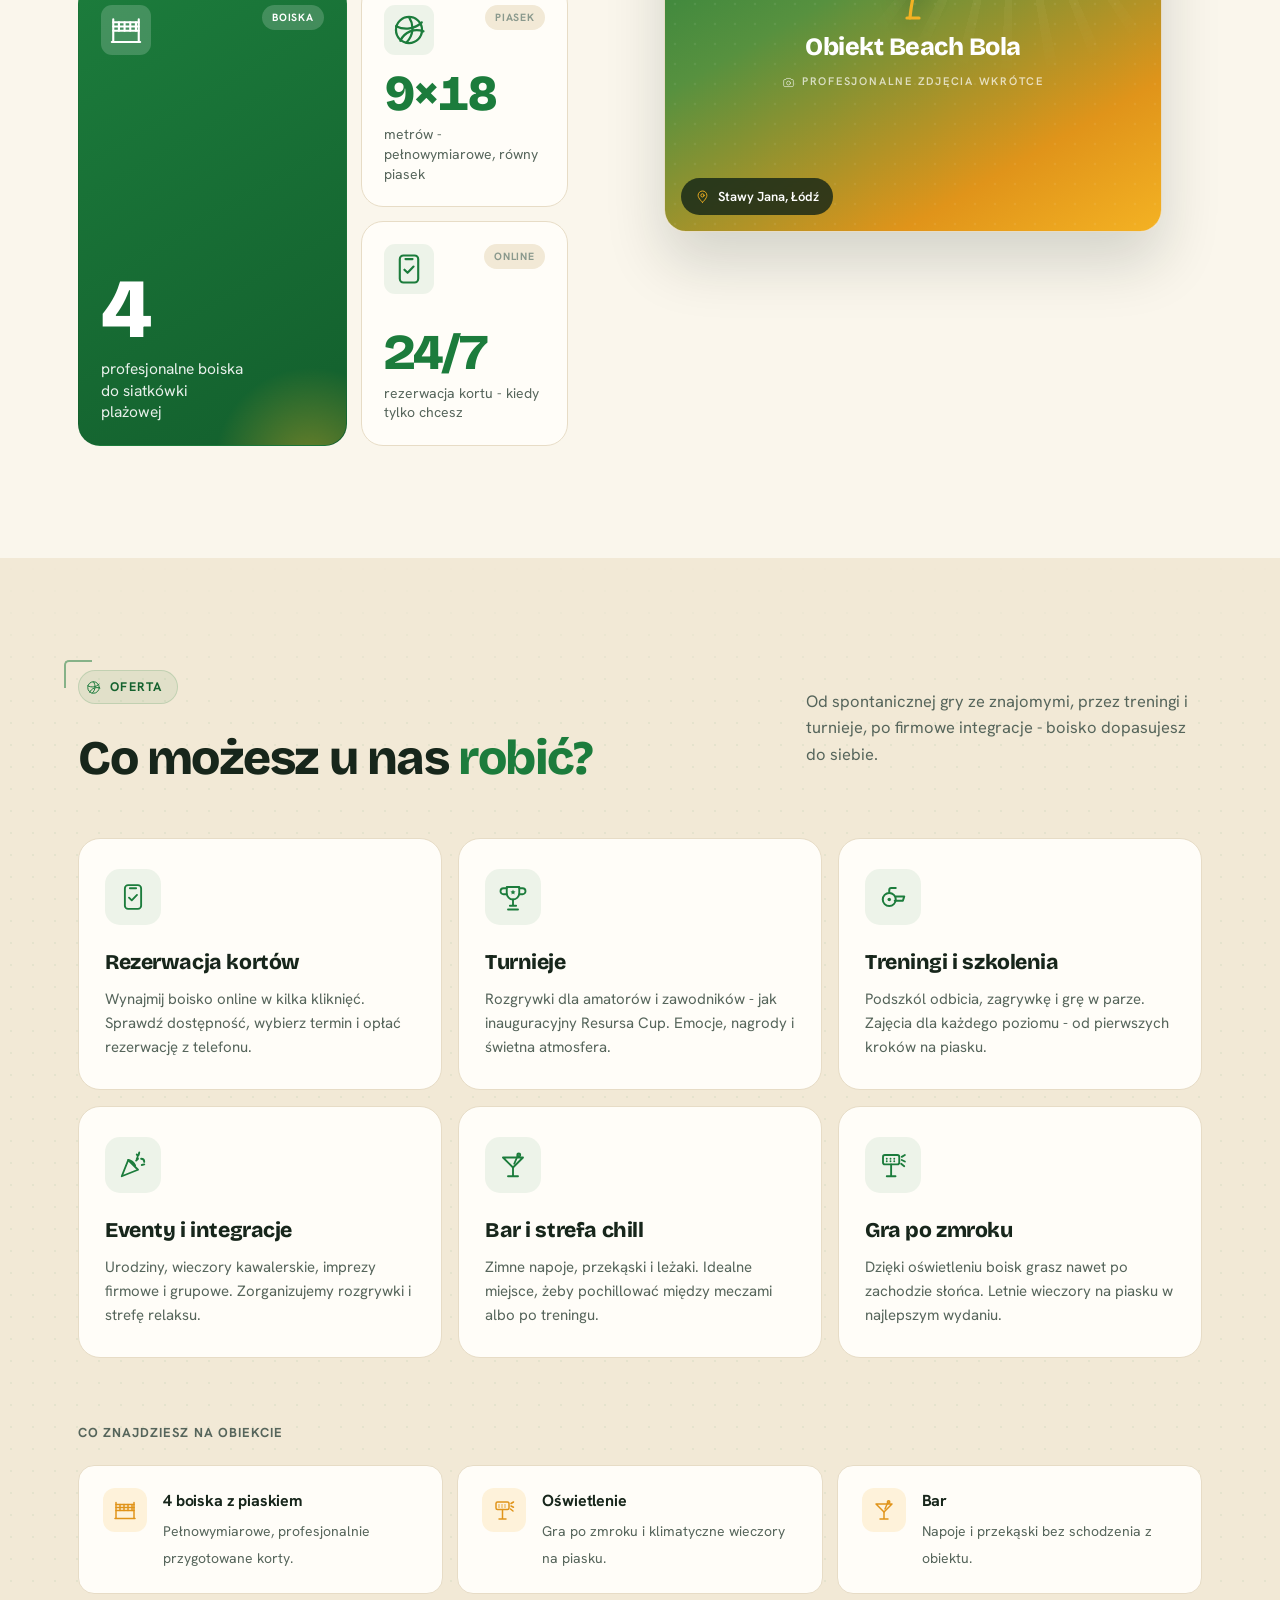
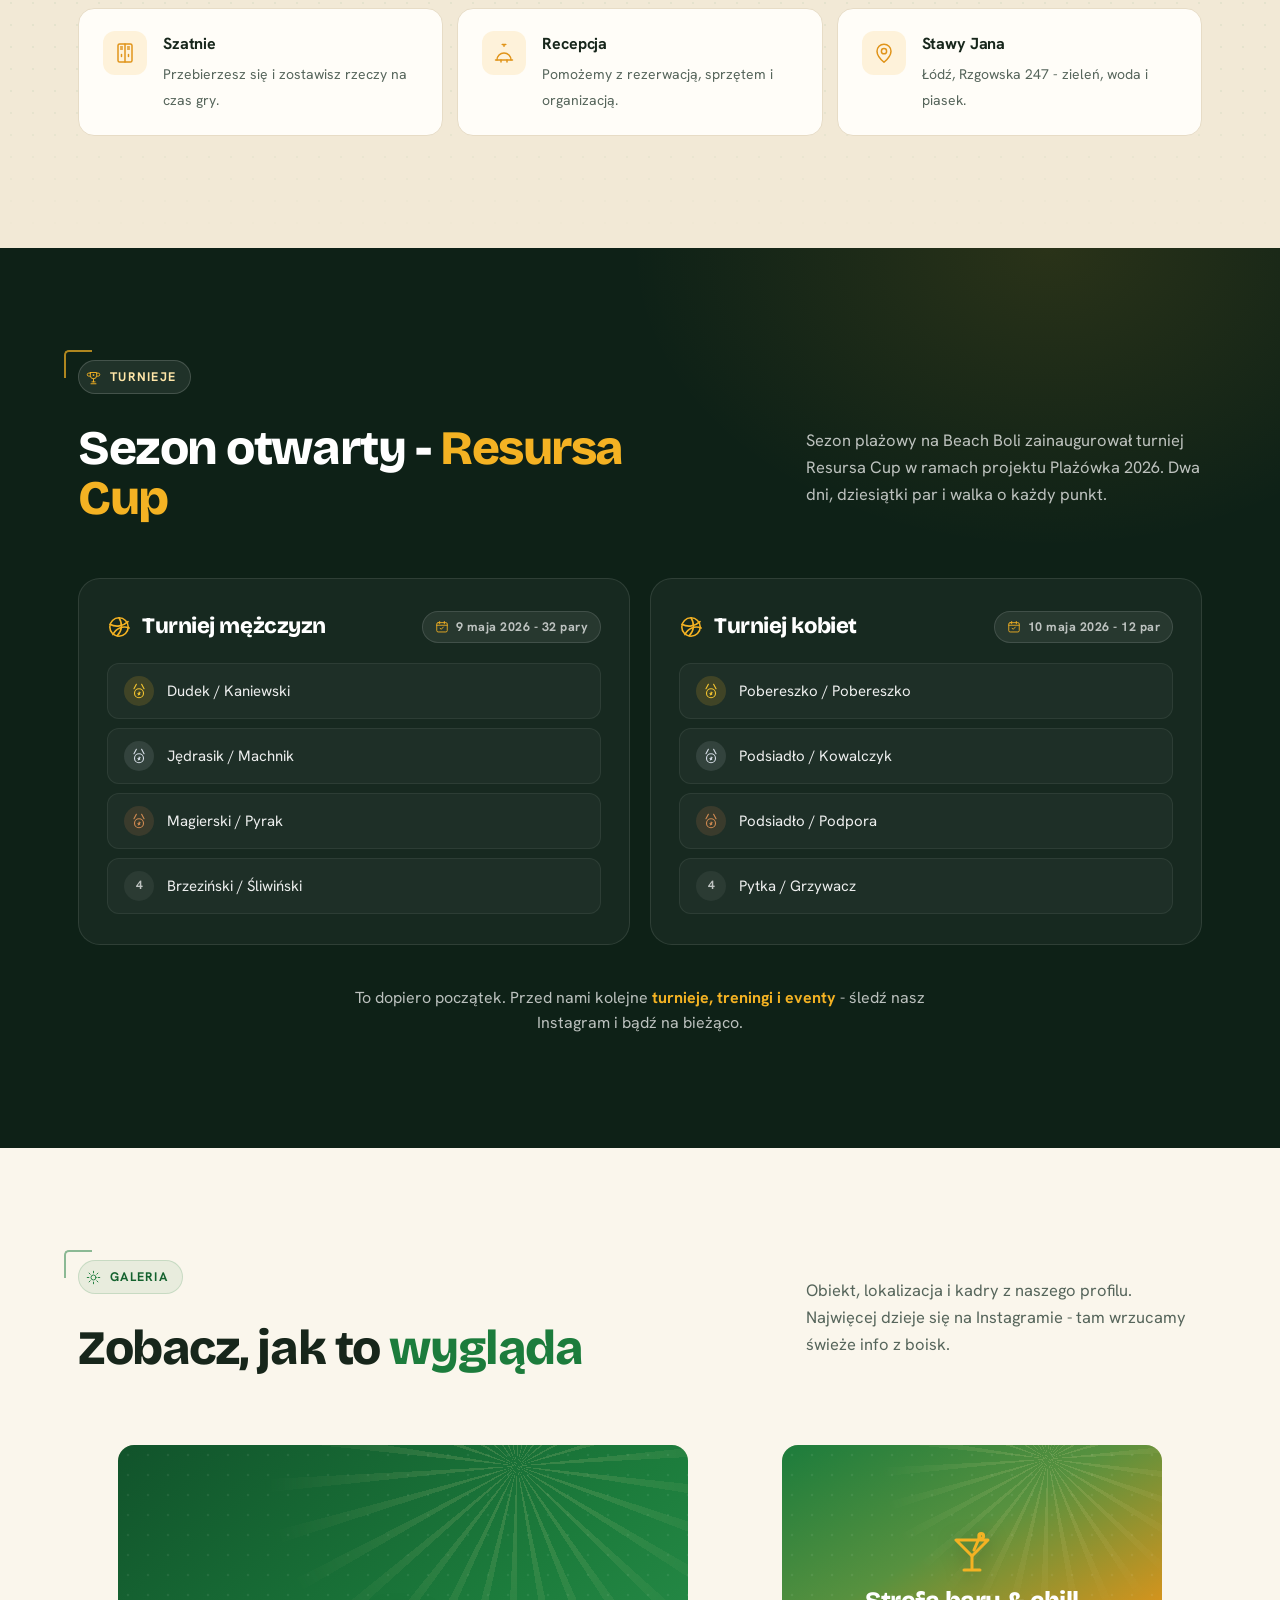
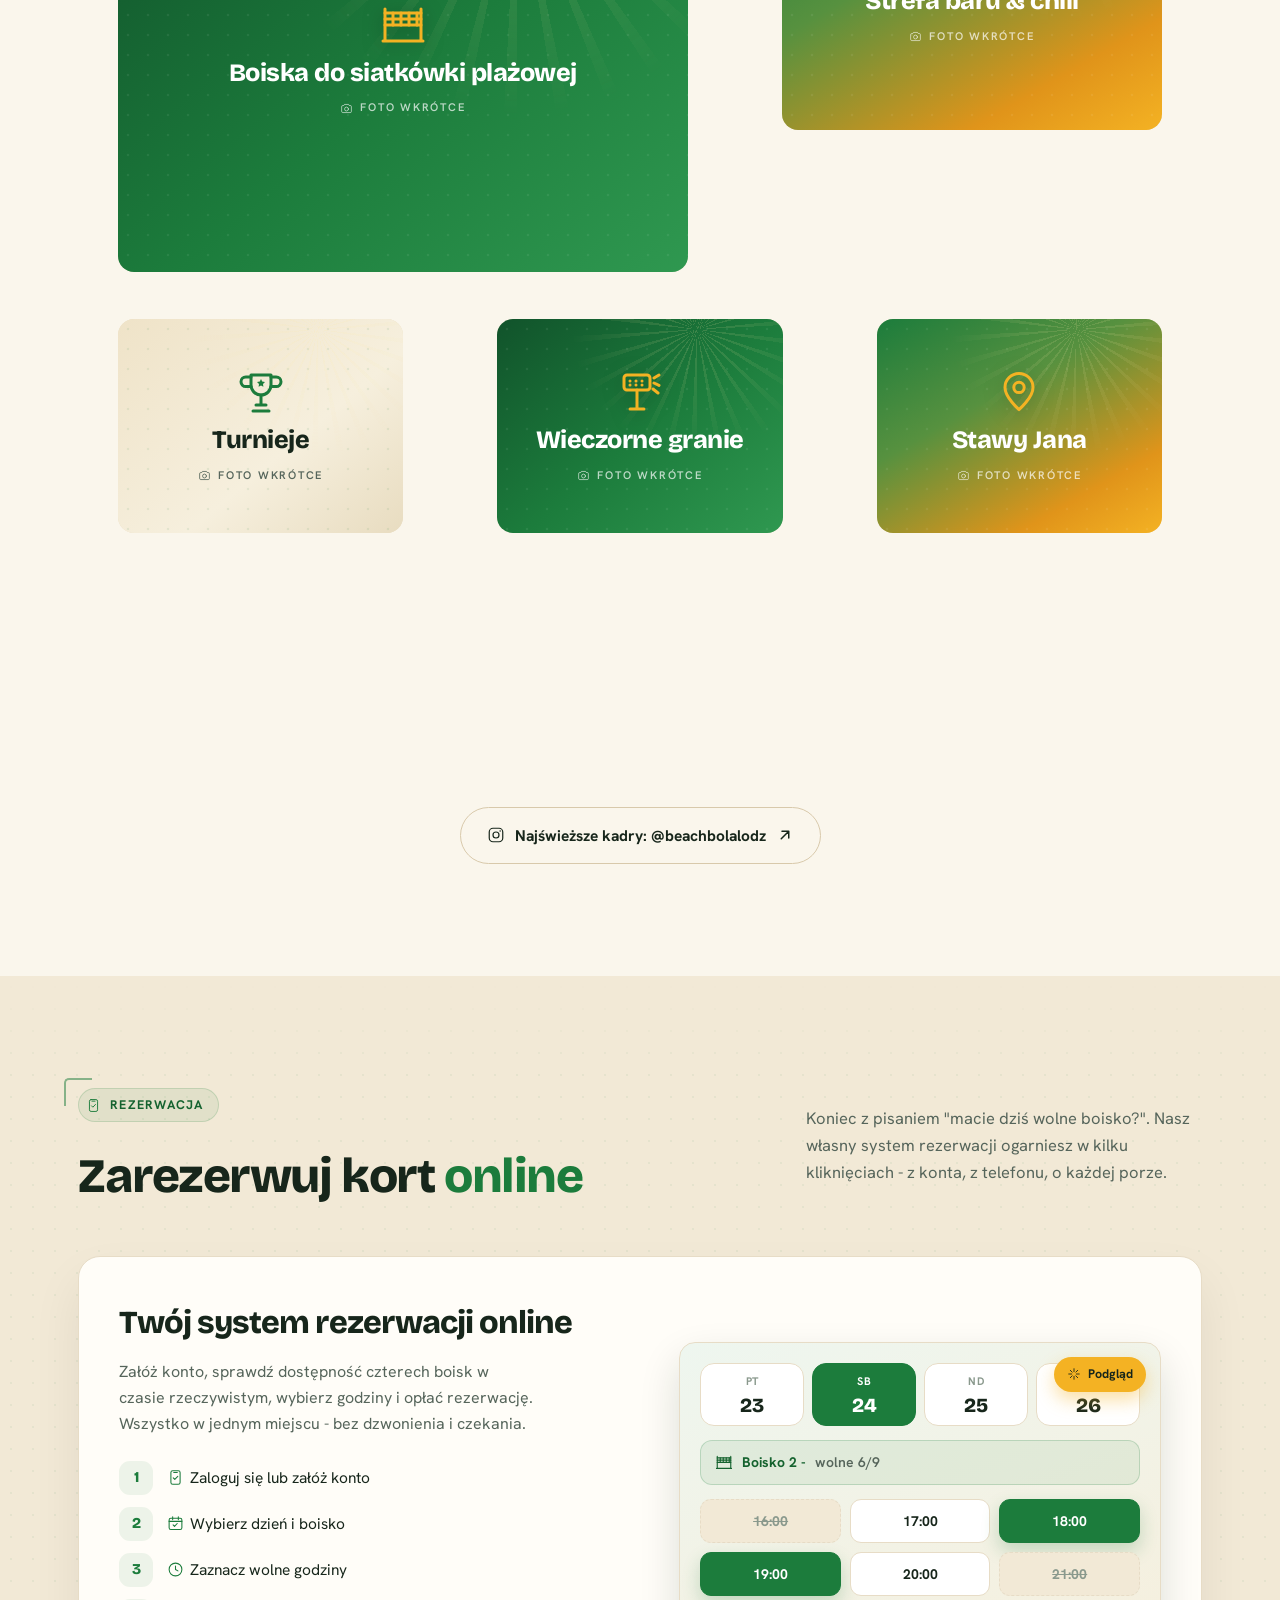
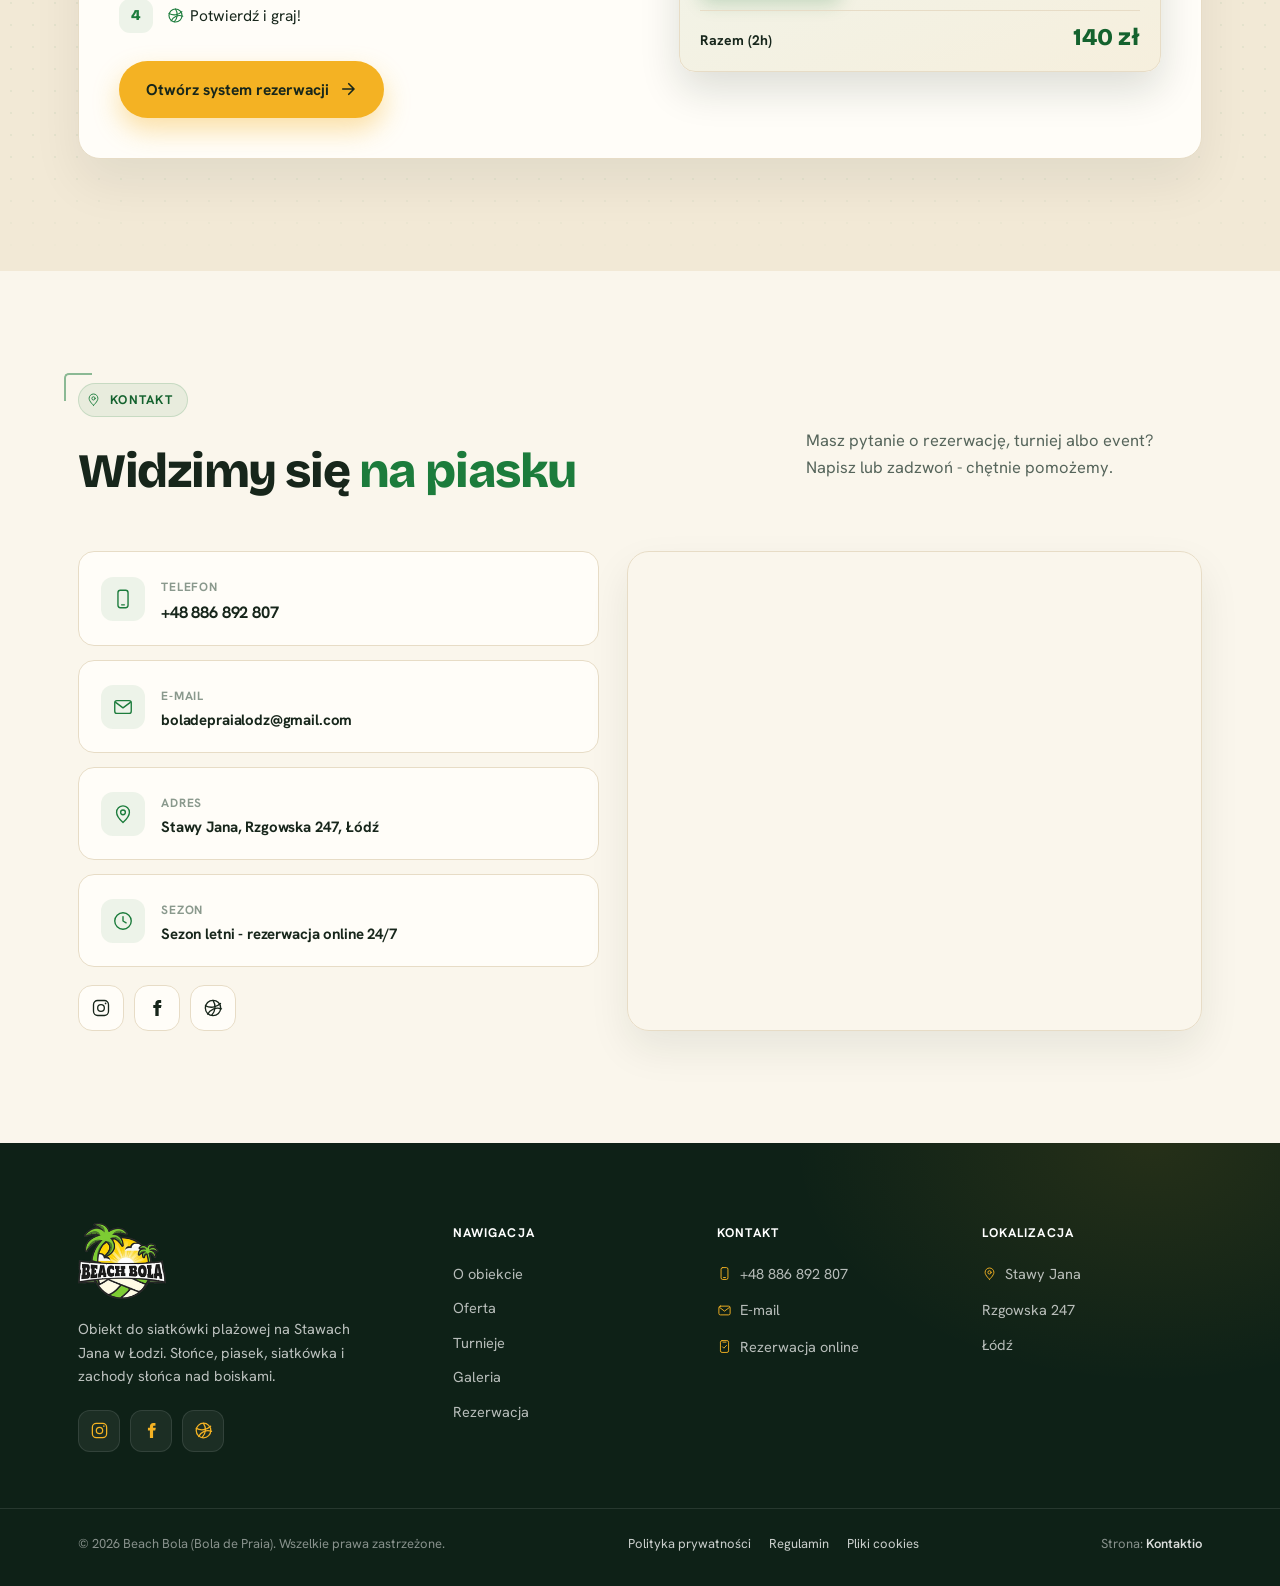
==== commit 457ed932: "init" ====
--- a/index.html
+++ b/index.html
@@ -4,182 +4,131 @@
   <meta charset="UTF-8" />
   <meta name="viewport" content="width=device-width, initial-scale=1.0, viewport-fit=cover" />
   <meta name="color-scheme" content="light" />
-  <title>Realizac(ja) - warsztaty i networking biznesowy 16-24 lat | Warszawa, Gdańsk, Łódź</title>
-  <meta name="description" content="Realizac(ja) - nagradzany projekt edukacyjny dla młodzieży 16-24 lat. Warsztaty biznesowe, networking, spotkania z praktykami. Działamy w Warszawie, Gdańsku, Łodzi, Krakowie i Katowicach. Nominacja do Złotego Wilka Zwolnionych z Teorii." />
-  <meta name="keywords" content="Realizacja, projekt edukacyjny dla młodzieży, warsztaty biznesowe 16-24, networking dla młodych, przedsiębiorczość młodzieży, Zwolnieni z Teorii, Złoty Wilk, edukacja biznesowa Warszawa, warsztaty Gdańsk, warsztaty Łódź, warsztaty Kraków, warsztaty Katowice" />
+  <title>Beach Bola - siatkówka plażowa w Łodzi | Stawy Jana, rezerwacja online</title>
+  <meta name="description" content="Beach Bola (Bola de Praia) - obiekt do siatkówki plażowej na Stawach Jana w Łodzi. 4 profesjonalne boiska, oświetlenie do gry po zmroku, bar, szatnie i recepcja. Rezerwuj kort online, graj w turniejach i na treningach." />
+  <meta name="keywords" content="siatkówka plażowa Łódź, boiska siatkówki plażowej Łódź, wynajem boiska Łódź, Stawy Jana, Beach Bola, Bola de Praia, rezerwacja kortu Łódź, turnieje siatkówki plażowej Łódź, plażówka Łódź, treningi siatkówki plażowej" />
   <meta name="robots" content="index, follow, max-image-preview:large, max-snippet:-1, max-video-preview:-1" />
   <meta name="googlebot" content="index, follow" />
-  <meta name="author" content="Realizac(ja)" />
-  <meta name="geo.region" content="PL" />
-  <meta name="geo.placename" content="Warszawa, Gdańsk, Łódź, Kraków, Katowice" />
+  <meta name="author" content="Beach Bola" />
+  <meta name="geo.region" content="PL-LD" />
+  <meta name="geo.placename" content="Łódź" />
+  <meta name="geo.position" content="51.7187;19.4776" />
+  <meta name="ICBM" content="51.7187, 19.4776" />
   <meta name="language" content="Polish" />
-  <meta name="theme-color" content="#d31e6f" />
-  <link rel="canonical" href="https://realizac-ja.pl/" />
-  <link rel="alternate" hreflang="pl-PL" href="https://realizac-ja.pl/" />
-  <link rel="alternate" hreflang="x-default" href="https://realizac-ja.pl/" />
-  <link rel="preconnect" href="https://luma.com" crossorigin />
-  <link rel="dns-prefetch" href="https://luma.com" />
-  <link rel="preconnect" href="https://embed.lu.ma" crossorigin />
-  <link rel="dns-prefetch" href="https://embed.lu.ma" />
-  <meta property="og:type" content="website" />
+  <meta name="theme-color" content="#1c7c3c" />
+  <link rel="canonical" href="https://beachbola.pl/" />
+  <link rel="alternate" hreflang="pl-PL" href="https://beachbola.pl/" />
+  <link rel="alternate" hreflang="x-default" href="https://beachbola.pl/" />
+
+  <meta property="og:type" content="business.business" />
   <meta property="og:locale" content="pl_PL" />
-  <meta property="og:site_name" content="Realizac(ja)" />
-  <meta property="og:title" content="Realizac(ja) - rozwijaj się, działaj, realizuj" />
-  <meta property="og:description" content="Społeczność młodych ludzi, którzy nie czekają na 'kiedyś'. Warsztaty, networking, biznes - dla osób w wieku 16-24 lat." />
-  <meta property="og:url" content="https://realizac-ja.pl/" />
-  <meta property="og:image" content="https://realizac-ja.pl/assets/og-image.png" />
+  <meta property="og:site_name" content="Beach Bola" />
+  <meta property="og:title" content="Beach Bola - siatkówka plażowa w Łodzi | Stawy Jana" />
+  <meta property="og:description" content="Obiekt do siatkówki plażowej na Stawach Jana w Łodzi. 4 boiska, oświetlenie, bar, rezerwacja online. Słońce, piasek, siatkówka i zachody słońca nad boiskami." />
+  <meta property="og:url" content="https://beachbola.pl/" />
+  <meta property="og:image" content="https://beachbola.pl/assets/img/og-image.jpg" />
   <meta property="og:image:width" content="1200" />
   <meta property="og:image:height" content="630" />
-  <meta property="og:image:alt" content="Realizac(ja) - Rozwijaj się. Działaj. Realizuj." />
+  <meta property="og:image:alt" content="Beach Bola - obiekt do siatkówki plażowej na Stawach Jana w Łodzi" />
   <meta name="twitter:card" content="summary_large_image" />
-  <meta name="twitter:title" content="Realizac(ja)" />
-  <meta name="twitter:description" content="Rozwijaj się. Działaj. Realizuj. Społeczność młodych, którzy nie czekają na 'kiedyś'." />
-  <meta name="twitter:image" content="https://realizac-ja.pl/assets/og-image.png" />
+  <meta name="twitter:title" content="Beach Bola - siatkówka plażowa w Łodzi" />
+  <meta name="twitter:description" content="4 boiska, oświetlenie, bar, rezerwacja online. Stawy Jana, Łódź." />
+  <meta name="twitter:image" content="https://beachbola.pl/assets/img/og-image.jpg" />
   <meta name="format-detection" content="telephone=yes" />
-  <link rel="preload" as="image" href="assets/logo/nav-light.png" fetchpriority="high" />
-  <link rel="stylesheet" href="styles.css" />
-  <link rel="icon" type="image/svg+xml" href="assets/favicon.svg" />
-  <link rel="icon" type="image/png" sizes="192x192" href="assets/icon-192.png" />
-  <link rel="icon" type="image/png" sizes="512x512" href="assets/icon-512.png" />
-  <link rel="apple-touch-icon" href="assets/logo/apple-touch-icon.png" />
+
+  <link rel="preload" as="font" type="font/woff2" href="assets/fonts/bricolage-latin.woff2" crossorigin />
+  <link rel="preload" as="font" type="font/woff2" href="assets/fonts/hanken-400-latin.woff2" crossorigin />
+  <link rel="stylesheet" href="assets/css/styles.css" />
+  <script>if(!(window.matchMedia&&matchMedia('(prefers-reduced-motion: reduce)').matches))document.documentElement.classList.add('js-anim');</script>
+
+  <link rel="icon" type="image/png" sizes="32x32" href="assets/img/favicon-32.png" />
+  <link rel="icon" type="image/png" sizes="192x192" href="assets/img/icon-192.png" />
+  <link rel="icon" type="image/png" sizes="512x512" href="assets/img/icon-512.png" />
+  <link rel="apple-touch-icon" href="assets/img/apple-touch-icon.png" />
   <link rel="manifest" href="/site.webmanifest" />
-  <meta name="apple-mobile-web-app-title" content="Realizac(ja)" />
-  <meta name="application-name" content="Realizac(ja)" />
+  <meta name="apple-mobile-web-app-title" content="Beach Bola" />
+  <meta name="application-name" content="Beach Bola" />
+  <meta name="mobile-web-app-capable" content="yes" />
   <meta name="apple-mobile-web-app-capable" content="yes" />
   <meta name="apple-mobile-web-app-status-bar-style" content="default" />
+
   <script type="application/ld+json">
   {
     "@context": "https://schema.org",
     "@graph": [
       {
-        "@type": ["Organization", "EducationalOrganization"],
-        "@id": "https://realizac-ja.pl/#org",
-        "name": "Realizac(ja)",
-        "alternateName": "Realizacja",
-        "url": "https://realizac-ja.pl/",
-        "logo": {
-          "@type": "ImageObject",
-          "url": "https://realizac-ja.pl/assets/logo/nav-light.png",
-          "width": 404,
-          "height": 126
+        "@type": ["SportsActivityLocation", "LocalBusiness"],
+        "@id": "https://beachbola.pl/#business",
+        "name": "Beach Bola",
+        "alternateName": "Bola de Praia",
+        "url": "https://beachbola.pl/",
+        "logo": { "@type": "ImageObject", "url": "https://beachbola.pl/assets/img/icon-512.png", "width": 512, "height": 512 },
+        "image": "https://beachbola.pl/assets/img/og-image.jpg",
+        "description": "Obiekt do siatkówki plażowej na Stawach Jana w Łodzi. Cztery profesjonalne boiska, oświetlenie do gry po zmroku, bar, szatnie i recepcja. Rezerwacja kortów online, turnieje, treningi i eventy.",
+        "telephone": "+48886892807",
+        "email": "boladepraialodz@gmail.com",
+        "currenciesAccepted": "PLN",
+        "sport": "Siatkówka plażowa",
+        "priceRange": "$$",
+        "address": {
+          "@type": "PostalAddress",
+          "streetAddress": "Rzgowska 247 (Stawy Jana)",
+          "addressLocality": "Łódź",
+          "addressRegion": "łódzkie",
+          "addressCountry": "PL"
         },
-        "image": "https://realizac-ja.pl/assets/og-image.png",
-        "description": "Projekt edukacyjny dla osób w wieku 16-24 lat - biznes, przedsiębiorczość, kompetencje przyszłości. Warsztaty, networking i spotkania z praktykami biznesu.",
-        "foundingDate": "2024",
-        "email": "kontakt@realizac-ja.pl",
-        "areaServed": [
-          { "@type": "City", "name": "Warszawa", "addressCountry": "PL" },
-          { "@type": "City", "name": "Gdańsk", "addressCountry": "PL" },
-          { "@type": "City", "name": "Łódź", "addressCountry": "PL" },
-          { "@type": "City", "name": "Kraków", "addressCountry": "PL" },
-          { "@type": "City", "name": "Katowice", "addressCountry": "PL" }
+        "geo": { "@type": "GeoCoordinates", "latitude": 51.7187, "longitude": 19.4776 },
+        "areaServed": { "@type": "City", "name": "Łódź" },
+        "sameAs": [
+          "https://www.instagram.com/beachbolalodz/",
+          "https://www.facebook.com/profile.php?id=61579685367610",
+          "https://napiachu.pl/profil/beach-bola-395"
         ],
-        "audience": {
-          "@type": "EducationalAudience",
-          "audienceType": "Młodzież 16-24 lat",
-          "geographicArea": { "@type": "Country", "name": "Polska" }
-        },
-        "award": [
-          "Brązowy Wilk - Olimpiada Zwolnieni z Teorii",
-          "Srebrny Wilk - Olimpiada Zwolnieni z Teorii",
-          "Nominacja do Złotego Wilka - Olimpiada Zwolnieni z Teorii"
+        "amenityFeature": [
+          { "@type": "LocationFeatureSpecification", "name": "4 boiska do siatkówki plażowej", "value": true },
+          { "@type": "LocationFeatureSpecification", "name": "Oświetlenie - gra po zmroku", "value": true },
+          { "@type": "LocationFeatureSpecification", "name": "Bar z napojami i przekąskami", "value": true },
+          { "@type": "LocationFeatureSpecification", "name": "Szatnie i recepcja", "value": true },
+          { "@type": "LocationFeatureSpecification", "name": "Rezerwacja online", "value": true }
         ],
-        "knowsAbout": ["biznes", "marketing", "sprzedaż", "zarządzanie", "rozwój osobisty", "przedsiębiorczość", "networking"],
-        "sameAs": [
-          "https://www.instagram.com/realizac_ja",
-          "https://www.tiktok.com/@realizac.ja",
-          "https://www.facebook.com/people/Realizac-ja/61565586470285/",
-          "https://linktr.ee/kontakt.realizacja"
-        ],
-        "contactPoint": {
-          "@type": "ContactPoint",
-          "contactType": "customer support",
-          "email": "kontakt@realizac-ja.pl",
-          "availableLanguage": "pl"
+        "potentialAction": {
+          "@type": "ReserveAction",
+          "name": "Rezerwacja kortu online",
+          "target": "https://beachbola.pl/rezerwacja/"
         }
       },
       {
         "@type": "WebSite",
-        "@id": "https://realizac-ja.pl/#website",
-        "url": "https://realizac-ja.pl/",
-        "name": "Realizac(ja)",
-        "description": "Społeczność młodych ludzi 16-24 lat - warsztaty, networking i edukacja biznesowa.",
+        "@id": "https://beachbola.pl/#website",
+        "url": "https://beachbola.pl/",
+        "name": "Beach Bola",
+        "description": "Obiekt do siatkówki plażowej na Stawach Jana w Łodzi - rezerwacja kortów online, turnieje i treningi.",
         "inLanguage": "pl-PL",
-        "publisher": { "@id": "https://realizac-ja.pl/#org" }
-      },
-      {
-        "@type": "Event",
-        "@id": "https://realizac-ja.pl/#event-konferencja",
-        "name": "Konferencja Realizac(ja)",
-        "description": "Konferencja organizowana przez społeczność Realizac(ja) - warsztaty, networking, spotkania z praktykami biznesu.",
-        "startDate": "2026-06-20T11:00:00+02:00",
-        "endDate": "2026-06-20T16:00:00+02:00",
-        "eventStatus": "https://schema.org/EventScheduled",
-        "eventAttendanceMode": "https://schema.org/OfflineEventAttendanceMode",
-        "location": {
-          "@type": "Place",
-          "name": "Warszawa",
-          "address": {
-            "@type": "PostalAddress",
-            "addressLocality": "Warszawa",
-            "addressCountry": "PL"
-          }
-        },
-        "image": "https://realizac-ja.pl/assets/og-image.png",
-        "organizer": { "@id": "https://realizac-ja.pl/#org" },
-        "offers": {
-          "@type": "Offer",
-          "url": "https://luma.com/zkxh7ny5",
-          "price": "0",
-          "priceCurrency": "PLN",
-          "availability": "https://schema.org/InStock",
-          "validFrom": "2026-05-19T00:00:00+02:00"
-        },
-        "isAccessibleForFree": true
+        "publisher": { "@id": "https://beachbola.pl/#business" }
       },
       {
         "@type": "FAQPage",
-        "@id": "https://realizac-ja.pl/#faq",
+        "@id": "https://beachbola.pl/#faq",
         "mainEntity": [
           {
             "@type": "Question",
-            "name": "Dla kogo jest projekt Realizac(ja)?",
-            "acceptedAnswer": {
-              "@type": "Answer",
-              "text": "Dla osób w wieku 16-24 lat, które chcą rozwijać się w obszarze biznesu, marketingu, sprzedaży, zarządzania lub rozwoju osobistego."
-            }
+            "name": "Gdzie znajduje się Beach Bola?",
+            "acceptedAnswer": { "@type": "Answer", "text": "Beach Bola (Bola de Praia) to obiekt do siatkówki plażowej na Stawach Jana w Łodzi, przy ul. Rzgowskiej 247." }
           },
           {
             "@type": "Question",
-            "name": "W jakich miastach działa Realizac(ja)?",
-            "acceptedAnswer": {
-              "@type": "Answer",
-              "text": "Działamy w Warszawie, Gdańsku, Łodzi, Krakowie i Katowicach."
-            }
+            "name": "Jak zarezerwować boisko w Beach Bola?",
+            "acceptedAnswer": { "@type": "Answer", "text": "Rezerwacji kortu dokonasz online w naszym systemie rezerwacji - sprawdzisz dostępność boisk, wybierzesz termin i opłacisz rezerwację z telefonu. Możesz też zadzwonić pod numer +48 886 892 807." }
           },
           {
             "@type": "Question",
-            "name": "Czy udział w wydarzeniach jest płatny?",
-            "acceptedAnswer": {
-              "@type": "Answer",
-              "text": "Większość naszych wydarzeń jest bezpłatna. Szczegóły znajdziesz przy każdym wydarzeniu na platformie Luma."
-            }
+            "name": "Ile boisk ma Beach Bola i czy można grać wieczorem?",
+            "acceptedAnswer": { "@type": "Answer", "text": "Obiekt dysponuje czterema profesjonalnymi boiskami do siatkówki plażowej. Dzięki oświetleniu można grać również po zmroku." }
           },
           {
             "@type": "Question",
-            "name": "Jak się zapisać na wydarzenie?",
-            "acceptedAnswer": {
-              "@type": "Answer",
-              "text": "Zapisy prowadzimy przez platformę Luma. Wybierz wydarzenie na naszej stronie i kliknij Zapisz się - przekierujemy Cię do formularza rejestracji."
-            }
-          },
-          {
-            "@type": "Question",
-            "name": "Czy mogę dołączyć do zespołu Realizac(ja)?",
-            "acceptedAnswer": {
-              "@type": "Answer",
-              "text": "Tak. Szukamy osób do social media, organizacji wydarzeń, pozyskiwania partnerów i grafiki. Napisz na kontakt@realizac-ja.pl."
-            }
+            "name": "Czy w Beach Bola organizowane są turnieje i treningi?",
+            "acceptedAnswer": { "@type": "Answer", "text": "Tak. Organizujemy turnieje (m.in. Resursa Cup w ramach Plażówki 2026), treningi i szkolenia dla każdego poziomu oraz eventy i integracje." }
           }
         ]
       }
@@ -189,41 +138,142 @@
 </head>
 <body>
 
-<svg width="0" height="0" style="position:absolute" aria-hidden="true">
-  <symbol id="ico-trophy" viewBox="0 0 24 24" fill="none" stroke="currentColor" stroke-width="1.6" stroke-linecap="round" stroke-linejoin="round"><path d="M6 9H4.5a2.5 2.5 0 0 1 0-5H6"/><path d="M18 9h1.5a2.5 2.5 0 0 0 0-5H18"/><path d="M4 22h16"/><path d="M10 14.66V17c0 .55-.47.98-.97 1.21C7.85 18.75 7 20.24 7 22"/><path d="M14 14.66V17c0 .55.47.98.97 1.21C16.15 18.75 17 20.24 17 22"/><path d="M18 2H6v7a6 6 0 0 0 12 0V2Z"/></symbol>
-  <symbol id="ico-target" viewBox="0 0 24 24" fill="none" stroke="currentColor" stroke-width="1.6" stroke-linecap="round" stroke-linejoin="round"><circle cx="12" cy="12" r="10"/><circle cx="12" cy="12" r="6"/><circle cx="12" cy="12" r="2"/></symbol>
-  <symbol id="ico-pin" viewBox="0 0 24 24" fill="none" stroke="currentColor" stroke-width="1.6" stroke-linecap="round" stroke-linejoin="round"><path d="M21 10c0 7-9 13-9 13S3 17 3 10a9 9 0 1 1 18 0z"/><circle cx="12" cy="10" r="3"/></symbol>
-  <symbol id="ico-calendar" viewBox="0 0 24 24" fill="none" stroke="currentColor" stroke-width="1.6" stroke-linecap="round" stroke-linejoin="round"><rect x="3" y="4" width="18" height="18" rx="2"/><path d="M16 2v4M8 2v4M3 10h18"/></symbol>
-  <symbol id="ico-medal" viewBox="0 0 24 24" fill="none" stroke="currentColor" stroke-width="1.6" stroke-linecap="round" stroke-linejoin="round"><path d="M7.21 15 2.66 7.14a2 2 0 0 1 .13-2.2L4.4 2.8A2 2 0 0 1 6 2h12a2 2 0 0 1 1.6.8l1.6 2.14a2 2 0 0 1 .14 2.2L16.79 15"/><circle cx="12" cy="17" r="5"/><path d="M11 12 5.12 2.2"/><path d="m13 12 5.88-9.8"/></symbol>
-  <symbol id="ico-camera" viewBox="0 0 24 24" fill="none" stroke="currentColor" stroke-width="1.6" stroke-linecap="round" stroke-linejoin="round"><path d="M14.5 4h-5L7 7H4a2 2 0 0 0-2 2v9a2 2 0 0 0 2 2h16a2 2 0 0 0 2-2V9a2 2 0 0 0-2-2h-3l-2.5-3z"/><circle cx="12" cy="13" r="3"/></symbol>
-  <symbol id="ico-megaphone" viewBox="0 0 24 24" fill="none" stroke="currentColor" stroke-width="1.6" stroke-linecap="round" stroke-linejoin="round"><path d="m3 11 18-5v12L3 14v-3z"/><path d="M11.6 16.8a3 3 0 1 1-5.8-1.6"/></symbol>
-  <symbol id="ico-handshake" viewBox="0 0 24 24" fill="none" stroke="currentColor" stroke-width="1.6" stroke-linecap="round" stroke-linejoin="round"><path d="m11 17 2 2a1 1 0 0 0 1.4 0l4.6-4.6a2 2 0 0 0 0-2.8L17 9.8"/><path d="m9.4 14.6-1.4 1.4a2 2 0 0 1-2.8 0L3 13.8a2 2 0 0 1 0-2.8l4.6-4.6"/><path d="m9 9 3-3 3 3 3-3"/><path d="m6 12 3-3"/></symbol>
-  <symbol id="ico-briefcase" viewBox="0 0 24 24" fill="none" stroke="currentColor" stroke-width="1.6" stroke-linecap="round" stroke-linejoin="round"><rect x="2" y="7" width="20" height="14" rx="2"/><path d="M16 21V5a2 2 0 0 0-2-2h-4a2 2 0 0 0-2 2v16"/></symbol>
-  <symbol id="ico-phone" viewBox="0 0 24 24" fill="none" stroke="currentColor" stroke-width="1.6" stroke-linecap="round" stroke-linejoin="round"><rect x="6" y="2" width="12" height="20" rx="2"/><path d="M11 18h2"/></symbol>
-  <symbol id="ico-mic" viewBox="0 0 24 24" fill="none" stroke="currentColor" stroke-width="1.6" stroke-linecap="round" stroke-linejoin="round"><rect x="9" y="2" width="6" height="12" rx="3"/><path d="M5 10v2a7 7 0 0 0 14 0v-2"/><path d="M12 19v3"/></symbol>
-  <symbol id="ico-palette" viewBox="0 0 24 24" fill="none" stroke="currentColor" stroke-width="1.6" stroke-linecap="round" stroke-linejoin="round"><circle cx="13.5" cy="6.5" r=".75" fill="currentColor"/><circle cx="17.5" cy="10.5" r=".75" fill="currentColor"/><circle cx="8.5" cy="7.5" r=".75" fill="currentColor"/><circle cx="6.5" cy="12.5" r=".75" fill="currentColor"/><path d="M12 2C6.5 2 2 6.5 2 12s4.5 10 10 10c.93 0 1.65-.75 1.65-1.69 0-.44-.18-.83-.44-1.12-.29-.29-.44-.65-.44-1.13a1.64 1.64 0 0 1 1.67-1.67h1.99c3.05 0 5.56-2.5 5.56-5.55C21.97 6.01 17.46 2 12 2z"/></symbol>
-  <symbol id="ico-check-circle" viewBox="0 0 24 24" fill="none" stroke="currentColor" stroke-width="1.6" stroke-linecap="round" stroke-linejoin="round"><circle cx="12" cy="12" r="10"/><path d="m9 12 2 2 4-4"/></symbol>
-  <symbol id="ico-globe" viewBox="0 0 24 24" fill="none" stroke="currentColor" stroke-width="1.6" stroke-linecap="round" stroke-linejoin="round"><circle cx="12" cy="12" r="10"/><path d="M2 12h20"/><path d="M12 2a15.3 15.3 0 0 1 4 10 15.3 15.3 0 0 1-4 10 15.3 15.3 0 0 1-4-10 15.3 15.3 0 0 1 4-10z"/></symbol>
-  <symbol id="ico-award" viewBox="0 0 24 24" fill="none" stroke="currentColor" stroke-width="1.6" stroke-linecap="round" stroke-linejoin="round"><path d="M14 2H6a2 2 0 0 0-2 2v16a2 2 0 0 0 2 2h12a2 2 0 0 0 2-2V8z"/><polyline points="14 2 14 8 20 8"/><line x1="9" y1="13" x2="15" y2="13"/><line x1="9" y1="17" x2="13" y2="17"/></symbol>
+<svg width="0" height="0" style="position:absolute" aria-hidden="true" focusable="false">
+  <symbol id="ico-volleyball" viewBox="0 0 24 24" fill="none" stroke="currentColor" stroke-width="1.6" stroke-linecap="round" stroke-linejoin="round"><circle cx="12" cy="12" r="9.2"/><path d="M12 2.9c1.8 2.7 2.7 5.9 2.4 9.1-.3 3.3-1.8 6.4-4.2 8.9"/><path d="M2.9 9.3c2.9 1.5 6.2 2.1 9.4 1.6 3.3-.5 6.3-2 8.7-4.3"/><path d="M5.9 19.6c1.4-3 3.9-5.4 6.9-6.6 3-1.2 6.4-1.2 9.4 0"/></symbol>
+  <symbol id="ico-sun" viewBox="0 0 24 24" fill="none" stroke="currentColor" stroke-width="1.5" stroke-linecap="round" stroke-linejoin="round">
+    <circle cx="12" cy="12" r="4"/>
+    <path d="M12 2v2.6M12 19.4V22M2 12h2.6M19.4 12H22M4.9 4.9l1.8 1.8M17.3 17.3l1.8 1.8M19.1 4.9l-1.8 1.8M6.7 17.3l-1.8 1.8"/>
+  </symbol>
+  <symbol id="ico-palm" viewBox="0 0 24 24" fill="none" stroke="currentColor" stroke-width="1.6" stroke-linecap="round" stroke-linejoin="round"><path d="M12.4 10c-.9 4.1-1.6 8-1.9 12"/><path d="M9 22h6"/><path d="M12.4 10c2.5-.7 5.3-.2 7.8 1.5"/><path d="M12.4 10c-2.5-.7-5.1-.2-7.5 1.4"/><path d="M12.4 10c.1-2.8.9-5.3 2.5-7.2"/><path d="M12.4 10c-1.5-2.4-3.7-3.9-6.4-4.4"/><path d="M12.4 10c2.4-1.8 5.1-2.6 8-2.4"/><circle cx="12.4" cy="10" r=".8" fill="currentColor" stroke="none"/></symbol>
+  <symbol id="ico-net" viewBox="0 0 24 24" fill="none" stroke="currentColor" stroke-width="1.5" stroke-linecap="round" stroke-linejoin="round">
+    <path d="M3 4.5v16M21 4.5v16M2 20.5h20"/>
+    <path d="M3 6.5h18M3 9.5h18M3 12.5h18"/>
+    <path d="M7 6.5v6M11 6.5v6M15 6.5v6M19 6.5v6"/>
+  </symbol>
+  <symbol id="ico-whistle" viewBox="0 0 24 24" fill="none" stroke="currentColor" stroke-width="1.6" stroke-linecap="round" stroke-linejoin="round"><circle cx="9" cy="14" r="5.2"/><path d="M14.1 11.6H21l-1.1 3.4h-6.5"/><path d="M9 8.8V6.4a1.6 1.6 0 0 1 1.6-1.6h3.6"/><circle cx="9" cy="14" r="1.4" fill="currentColor" stroke="none"/></symbol>
+  <symbol id="ico-trophy" viewBox="0 0 24 24" fill="none" stroke="currentColor" stroke-width="1.5" stroke-linecap="round" stroke-linejoin="round">
+    <path d="M7 4h10v5a5 5 0 0 1-10 0V4z"/>
+    <path d="M7 5H4.4a2.4 2.4 0 0 0 0 4.8H7M17 5h2.6a2.4 2.4 0 0 1 0 4.8H17"/>
+    <path d="M9.5 19h5M12 14v5M8 22h8"/>
+    <path d="m12 6 .6 1.3 1.4.2-1 1 .2 1.4-1.2-.7-1.2.7.2-1.4-1-1 1.4-.2z" fill="currentColor" stroke="none"/>
+  </symbol>
+  <symbol id="ico-medal" viewBox="0 0 24 24" fill="none" stroke="currentColor" stroke-width="1.5" stroke-linecap="round" stroke-linejoin="round">
+    <path d="m8.5 3-3.2 6M15.5 3l3.2 6"/>
+    <circle cx="12" cy="15" r="6"/>
+    <path d="m12 12 .8 1.7 1.9.2-1.4 1.3.4 1.9L12 17.4l-1.7.9.4-1.9-1.4-1.3 1.9-.2z" fill="currentColor" stroke="none"/>
+  </symbol>
+  <symbol id="ico-floodlight" viewBox="0 0 24 24" fill="none" stroke="currentColor" stroke-width="1.5" stroke-linecap="round" stroke-linejoin="round">
+    <rect x="4" y="4" width="13" height="7.5" rx="1.5"/>
+    <path d="M7 7h.01M10 7h.01M13 7h.01M7 9h.01M10 9h.01M13 9h.01"/>
+    <path d="M10.5 11.5V21M7 21h7"/>
+    <path d="M19 5.5 21.5 4M19 8l2.5 1.2M18.5 11l2.5 2"/>
+  </symbol>
+  <symbol id="ico-cocktail" viewBox="0 0 24 24" fill="none" stroke="currentColor" stroke-width="1.5" stroke-linecap="round" stroke-linejoin="round">
+    <path d="M4 6h16l-8 8z"/>
+    <path d="M12 14v6M8 21h8"/>
+    <path d="M16 4 13 11"/>
+    <circle cx="16.6" cy="4" r="1.2"/>
+  </symbol>
+  <symbol id="ico-locker" viewBox="0 0 24 24" fill="none" stroke="currentColor" stroke-width="1.5" stroke-linecap="round" stroke-linejoin="round">
+    <rect x="5" y="3" width="14" height="18" rx="1.6"/>
+    <path d="M12 3v18"/>
+    <path d="M7.6 6h1.8M14.6 6h1.8M7.6 8h1.8M14.6 8h1.8"/>
+    <path d="M8.5 13.5v2M15.5 13.5v2"/>
+  </symbol>
+  <symbol id="ico-reception" viewBox="0 0 24 24" fill="none" stroke="currentColor" stroke-width="1.5" stroke-linecap="round" stroke-linejoin="round">
+    <path d="M3.5 19h17"/>
+    <path d="M5 19a7 7 0 0 1 14 0"/>
+    <path d="M12 5.2V3.4M10.2 3.4h3.6"/>
+    <path d="M9 19v2M15 19v2"/>
+  </symbol>
+  <symbol id="ico-calendar" viewBox="0 0 24 24" fill="none" stroke="currentColor" stroke-width="1.5" stroke-linecap="round" stroke-linejoin="round">
+    <rect x="3" y="4.5" width="18" height="16" rx="2.4"/>
+    <path d="M3 9h18M8 2.5v4M16 2.5v4"/>
+    <path d="m8.6 14 2 2 3.8-4"/>
+  </symbol>
+  <symbol id="ico-pin" viewBox="0 0 24 24" fill="none" stroke="currentColor" stroke-width="1.5" stroke-linecap="round" stroke-linejoin="round">
+    <path d="M12 21.3s7-6.1 7-11.1a7 7 0 1 0-14 0c0 5 7 11.1 7 11.1z"/>
+    <circle cx="12" cy="10.2" r="2.6"/>
+  </symbol>
+  <symbol id="ico-phone" viewBox="0 0 24 24" fill="none" stroke="currentColor" stroke-width="1.5" stroke-linecap="round" stroke-linejoin="round">
+    <rect x="6.5" y="2.5" width="11" height="19" rx="2.6"/>
+    <path d="M10.5 18.4h3"/>
+  </symbol>
+  <symbol id="ico-mail" viewBox="0 0 24 24" fill="none" stroke="currentColor" stroke-width="1.5" stroke-linecap="round" stroke-linejoin="round">
+    <rect x="3" y="5" width="18" height="14" rx="2.4"/>
+    <path d="m4 7 8 6 8-6"/>
+  </symbol>
+  <symbol id="ico-clock" viewBox="0 0 24 24" fill="none" stroke="currentColor" stroke-width="1.5" stroke-linecap="round" stroke-linejoin="round">
+    <circle cx="12" cy="12" r="9"/>
+    <path d="M12 7.2V12l3.4 2"/>
+  </symbol>
+  <symbol id="ico-online" viewBox="0 0 24 24" fill="none" stroke="currentColor" stroke-width="1.5" stroke-linecap="round" stroke-linejoin="round">
+    <rect x="5.5" y="2.5" width="13" height="19" rx="2.6"/>
+    <path d="m8.8 12.5 2.2 2.2 4.2-4.4"/>
+    <path d="M9.5 5h5"/>
+  </symbol>
+  <symbol id="ico-party" viewBox="0 0 24 24" fill="none" stroke="currentColor" stroke-width="1.5" stroke-linecap="round" stroke-linejoin="round">
+    <path d="M3 21 8.2 8 16 15.8z"/>
+    <path d="M8.2 8c2 .4 4.4 2.1 5.5 4.3"/>
+    <path d="M15 3.5c1 1 1 2.6 0 3.6M18.5 7c1.4 0 2.5 1.1 2.5 2.5M14.5 8.5 16 7M19 12l2-.5M16.5 4l.5-2"/>
+  </symbol>
+  <symbol id="ico-users" viewBox="0 0 24 24" fill="none" stroke="currentColor" stroke-width="1.5" stroke-linecap="round" stroke-linejoin="round">
+    <circle cx="9" cy="8" r="3.3"/>
+    <path d="M3.4 20a5.6 5.6 0 0 1 11.2 0"/>
+    <path d="M15.8 5.2a3.3 3.3 0 0 1 0 5.6"/>
+    <path d="M16.6 15.2A5.6 5.6 0 0 1 20.6 20"/>
+  </symbol>
+  <symbol id="ico-sunset" viewBox="0 0 24 24" fill="none" stroke="currentColor" stroke-width="1.5" stroke-linecap="round" stroke-linejoin="round">
+    <path d="M3 17h18"/>
+    <path d="M6 17a6 6 0 0 1 12 0"/>
+    <path d="M12 3v3M4.5 7.5 6 9M19.5 7.5 18 9M2 12h2M20 12h2"/>
+    <path d="M3 21c2-1 3 .6 5 0 1.8-.5 3 .6 5 0 1.8-.5 3 .6 5 0"/>
+  </symbol>
+  <symbol id="ico-instagram" viewBox="0 0 24 24" fill="none" stroke="currentColor" stroke-width="1.6" stroke-linecap="round" stroke-linejoin="round">
+    <rect x="3" y="3" width="18" height="18" rx="5"/>
+    <circle cx="12" cy="12" r="4"/>
+    <circle cx="17.5" cy="6.5" r="1" fill="currentColor" stroke="none"/>
+  </symbol>
+  <symbol id="ico-facebook" viewBox="0 0 24 24" fill="currentColor" stroke="none">
+    <path d="M14 8.5V7c0-.8.5-1 1-1h2V2.5h-3C11.8 2.5 10 4.3 10 6.5v2H7.5V12H10v9.5h4V12h2.7l.8-3.5H14z"/>
+  </symbol>
+  <symbol id="ico-arrow" viewBox="0 0 24 24" fill="none" stroke="currentColor" stroke-width="2.2" stroke-linecap="round" stroke-linejoin="round">
+    <path d="M5 12h14M13 5l7 7-7 7"/>
+  </symbol>
+  <symbol id="ico-arrow-ur" viewBox="0 0 24 24" fill="none" stroke="currentColor" stroke-width="2" stroke-linecap="round" stroke-linejoin="round">
+    <path d="M7 17 17 7M8 7h9v9"/>
+  </symbol>
+  <symbol id="ico-check" viewBox="0 0 24 24" fill="none" stroke="currentColor" stroke-width="2.4" stroke-linecap="round" stroke-linejoin="round">
+    <path d="M20 6 9 17l-5-5"/>
+  </symbol>
+  <symbol id="ico-camera" viewBox="0 0 24 24" fill="none" stroke="currentColor" stroke-width="1.5" stroke-linecap="round" stroke-linejoin="round">
+    <path d="M3 8.5a2 2 0 0 1 2-2h2l1.2-2h7.6L17 6.5h2a2 2 0 0 1 2 2v9a2 2 0 0 1-2 2H5a2 2 0 0 1-2-2z"/>
+    <circle cx="12" cy="13" r="3.6"/>
+  </symbol>
+  <symbol id="ico-spark" viewBox="0 0 24 24" fill="none" stroke="currentColor" stroke-width="1.5" stroke-linecap="round" stroke-linejoin="round">
+    <path d="M12 3v5M12 16v5M3 12h5M16 12h5M5.6 5.6l3.2 3.2M15.2 15.2l3.2 3.2M18.4 5.6l-3.2 3.2M8.8 15.2l-3.2 3.2"/>
+  </symbol>
 </svg>
 
 <a class="skip-link" href="#top">Przejdź do treści</a>
 
 <header class="nav">
   <div class="container nav-inner">
-    <a href="/" class="brand" aria-label="Realizac(ja) - strona główna">
-      <img class="brand-mark" src="assets/logo/nav-light.png" alt="Realizac(ja)" width="404" height="126" fetchpriority="high" />
+    <a href="/" class="brand" aria-label="Beach Bola - strona główna">
+      <img class="brand-mark" src="assets/img/logo/nav-light.png" alt="Beach Bola" width="163" height="140" fetchpriority="high" />
     </a>
     <button class="nav-toggle" type="button" aria-label="Menu" aria-expanded="false" aria-controls="primary-nav">
       <span></span><span></span><span></span>
     </button>
     <nav id="primary-nav" class="main-nav" aria-label="Nawigacja główna">
-      <a href="#about">O nas</a>
-      <a href="#achievements">Osiągnięcia</a>
-      <a href="#events">Wydarzenia</a>
-      <a href="#partners">Partnerzy</a>
-      <a href="#team">Zespół</a>
-      <a href="#events" class="btn-nav">Zapisz się →</a>
+      <a href="#obiekt">O obiekcie</a>
+      <a href="#oferta">Oferta</a>
+      <a href="#turnieje">Turnieje</a>
+      <a href="#galeria">Galeria</a>
+      <a href="#kontakt">Kontakt</a>
+      <a href="rezerwacja/" class="btn-nav">
+        <svg class="ico" aria-hidden="true"><use href="#ico-volleyball"/></svg> Rezerwuj kort
+      </a>
     </nav>
   </div>
 </header>
@@ -231,492 +281,496 @@
 <main id="top">
 
   <section class="hero">
+    <div class="hero-scene" aria-hidden="true">
+      <div class="hero-sky"></div>
+      <canvas class="hero-gl"></canvas>
+      <div class="hero-rays" data-parallax data-pspeed="-0.12"></div>
+      <div class="hero-sun" data-parallax data-pspeed="0.18"></div>
+      <div class="hero-sun-core" data-parallax data-pspeed="0.18"></div>
+      <div class="hero-haze"></div>
+      <div class="hero-particles">
+        <i style="left:8%;width:5px;height:5px;animation-duration:9s;animation-delay:0s"></i>
+        <i style="left:18%;width:7px;height:7px;animation-duration:12s;animation-delay:2s"></i>
+        <i style="left:27%;width:4px;height:4px;animation-duration:8s;animation-delay:1s"></i>
+        <i style="left:38%;width:6px;height:6px;animation-duration:11s;animation-delay:4s"></i>
+        <i style="left:47%;width:5px;height:5px;animation-duration:10s;animation-delay:6s"></i>
+        <i style="left:57%;width:8px;height:8px;animation-duration:13s;animation-delay:1.5s"></i>
+        <i style="left:66%;width:4px;height:4px;animation-duration:9s;animation-delay:3s"></i>
+        <i style="left:74%;width:6px;height:6px;animation-duration:12s;animation-delay:5s"></i>
+        <i style="left:83%;width:5px;height:5px;animation-duration:10s;animation-delay:2.5s"></i>
+        <i style="left:91%;width:7px;height:7px;animation-duration:14s;animation-delay:7s"></i>
+      </div>
+      <div class="hero-palm hero-palm-l" data-parallax data-pspeed="0.06">
+        <svg viewBox="0 0 248 300" fill="currentColor" aria-hidden="true">
+          <path d="M116 80 C108 142,104 212,96 298 L120 298 C122 212,126 142,132 82 Z"/>
+          <path d="M120 80 C70 60,30 64,6 86 C40 70,84 74,120 90 Z"/>
+          <path d="M120 80 C80 40,40 26,8 22 C52 34,92 56,122 86 Z"/>
+          <path d="M120 80 C120 36,132 12,150 0 C138 30,132 56,126 84 Z"/>
+          <path d="M120 80 C168 50,210 48,240 64 C200 52,156 60,122 86 Z"/>
+          <path d="M120 80 C170 92,214 96,244 116 C206 100,160 92,122 90 Z"/>
+          <path d="M120 80 C92 48,60 36,30 40 C70 44,100 62,122 86 Z"/>
+          <path d="M120 80 C150 44,188 30,220 32 C180 40,146 60,124 86 Z"/>
+          <circle cx="120" cy="82" r="8"/>
+        </svg>
+      </div>
+      <div class="hero-palm hero-palm-r" data-parallax data-pspeed="0.1" style="transform:scaleX(-1)">
+        <svg viewBox="0 0 248 300" fill="currentColor" aria-hidden="true">
+          <path d="M116 80 C108 142,104 212,96 298 L120 298 C122 212,126 142,132 82 Z"/>
+          <path d="M120 80 C70 60,30 64,6 86 C40 70,84 74,120 90 Z"/>
+          <path d="M120 80 C80 40,40 26,8 22 C52 34,92 56,122 86 Z"/>
+          <path d="M120 80 C120 36,132 12,150 0 C138 30,132 56,126 84 Z"/>
+          <path d="M120 80 C168 50,210 48,240 64 C200 52,156 60,122 86 Z"/>
+          <path d="M120 80 C170 92,214 96,244 116 C206 100,160 92,122 90 Z"/>
+          <path d="M120 80 C92 48,60 36,30 40 C70 44,100 62,122 86 Z"/>
+          <path d="M120 80 C150 44,188 30,220 32 C180 40,146 60,124 86 Z"/>
+          <circle cx="120" cy="82" r="8"/>
+        </svg>
+      </div>
+      <div class="hero-dunes">
+        <svg viewBox="0 0 1440 150" preserveAspectRatio="none" aria-hidden="true">
+          <path fill="#faf6ec" d="M0 78 C220 28,470 40,720 64 C980 90,1210 44,1440 70 L1440 150 L0 150 Z"/>
+        </svg>
+      </div>
+    </div>
     <div class="container">
-      <p class="eyebrow"><span class="dot"></span> Projekt edukacyjny 16-24 lata</p>
-      <h1>Rozwijaj się. Działaj. <span class="accent">Realizuj.</span></h1>
+      <p class="eyebrow"><span class="dot"></span> Siatkówka plażowa - Łódź, Stawy Jana</p>
+      <h1>Lato, piach i siatkówka <span class="accent">w sercu Łodzi.</span></h1>
       <p class="lead">
-        Jesteśmy Realizac<span class="ja">(ja)</span> - społeczność młodych ludzi, którzy nie czekają na „kiedyś". Uczymy się biznesu, rozwijamy kompetencje i budujemy przyszłość już teraz.
+        <strong>Beach Bola</strong> to nowy obiekt do siatkówki plażowej na Stawach Jana. Cztery profesjonalne boiska, oświetlenie do gry po zmroku, bar i strefa chillu. Rezerwuj kort online i graj, kiedy chcesz.
       </p>
       <div class="hero-actions">
-        <a class="btn btn-primary" href="#events">
-          Zapisz się na najbliższe wydarzenie
-          <svg class="arrow" viewBox="0 0 24 24" width="18" height="18" fill="none" stroke="currentColor" stroke-width="2.2" stroke-linecap="round" stroke-linejoin="round" aria-hidden="true"><path d="M5 12h14M13 5l7 7-7 7"/></svg>
+        <a class="btn btn-primary" href="rezerwacja/">
+          Rezerwuj kort online
+          <svg class="ico arrow" aria-hidden="true"><use href="#ico-arrow"/></svg>
         </a>
-        <a class="btn btn-ghost" href="#about">Poznaj nas</a>
-      </div>
-      <div class="trust-strip" aria-label="Element zaufania">
-        <span><svg class="ico ico-sm" aria-hidden="true"><use href="#ico-trophy"/></svg> <strong>Nominacja</strong> do Złotego Wilka</span>
+        <a class="btn btn-ghost on-dark" href="#oferta">Zobacz ofertę</a>
+      </div>
+      <div class="trust-strip" aria-label="Najważniejsze informacje">
+        <span class="item"><svg class="ico" aria-hidden="true"><use href="#ico-net"/></svg> <strong>4 boiska</strong></span>
         <span class="divider" aria-hidden="true"></span>
-        <span><strong>1000+</strong> uczestników</span>
+        <span class="item"><svg class="ico" aria-hidden="true"><use href="#ico-floodlight"/></svg> Gra po zmroku</span>
         <span class="divider" aria-hidden="true"></span>
-        <span><strong>25+</strong> partnerów</span>
+        <span class="item"><svg class="ico" aria-hidden="true"><use href="#ico-cocktail"/></svg> Bar na miejscu</span>
+        <span class="divider" aria-hidden="true"></span>
+        <span class="item"><svg class="ico" aria-hidden="true"><use href="#ico-online"/></svg> Rezerwacja online</span>
       </div>
     </div>
   </section>
 
-  <section id="about" class="section">
+  <section id="obiekt" class="section">
     <div class="container">
       <div class="section-head reveal">
         <div>
-          <p class="eyebrow"><span class="num">01</span> O nas</p>
-          <h2>Kim <span class="accent">jesteśmy?</span></h2>
-        </div>
+          <p class="eyebrow"><svg class="ico" aria-hidden="true"><use href="#ico-palm"/></svg> O obiekcie</p>
+          <h2>Twoje miejsce na <span class="accent">plażówkę</span></h2>
+        </div>
+        <p class="head-meta">
+          Boisko, słońce i dobra ekipa - bez wyjazdu nad morze. Wszystko w jednym miejscu, na Stawach Jana.
+        </p>
       </div>
 
       <div class="about-grid">
         <div class="about-text reveal">
           <p>
-            <strong>Realizac<span class="ja">(ja)</span></strong> to projekt edukacyjny skierowany do osób w wieku 16-24 lat, które chcą rozwijać się w obszarze biznesu, przedsiębiorczości i kompetencji przyszłości.
+            <strong>Beach Bola</strong> (dawniej <strong>Bola de Praia</strong>) to nowy obiekt do siatkówki plażowej w sercu Łodzi - na Stawach Jana. Cztery profesjonalne boiska z prawdziwym piaskiem, oświetlenie do gry po zmroku, bar z napojami i przekąskami oraz szatnie i recepcja.
           </p>
           <p>
-            Działamy od dwóch lat w Warszawie, Gdańsku, Łodzi i okolicach Krakowa. Organizujemy warsztaty, spotkania z praktykami biznesu i wydarzenia networkingowe - wszystko po to, byś mógł/mogła zdobyć wiedzę, której nie daje szkoła.
+            To jednak coś więcej niż same boiska. To miejsce spotkań lokalnej społeczności: lato, muzyka, turnieje, treningi i chill po meczu. Słońce, piasek, siatkówka i zachody słońca nad boiskami.
           </p>
           <div class="underline-meta">
-            <svg viewBox="0 0 24 24" width="14" height="14" fill="none" stroke="currentColor" stroke-width="2.4" stroke-linecap="round" stroke-linejoin="round" aria-hidden="true"><polyline points="20 6 9 17 4 12"/></svg>
-            Wiedza, której nie daje szkoła
-          </div>
-        </div>
-
-        <div class="about-bento reveal reveal-stagger">
-          <div class="bento-card bento-featured">
-            <div class="top">
-              <svg class="ico ico-bento" aria-hidden="true"><use href="#ico-target"/></svg>
-              <span class="tag">Uczestnicy</span>
-            </div>
-            <div>
-              <div class="number" data-count="1000" data-suffix="+">1000+</div>
-              <div class="label">uczestników na naszych wydarzeniach</div>
-            </div>
-          </div>
-
-          <div class="bento-card bento-side">
-            <div class="top">
-              <svg class="ico ico-bento" aria-hidden="true"><use href="#ico-pin"/></svg>
-              <span class="tag">Regiony</span>
-            </div>
-            <div>
-              <div class="number" data-count="4">4</div>
-              <div class="label">regiony działania w Polsce</div>
-              <div class="bento-cities">
-                <span>Warszawa</span><span>Gdańsk</span><span>Łódź</span><span>Kraków</span>
+            <svg class="ico" aria-hidden="true"><use href="#ico-sunset"/></svg>
+            Zachody słońca nad boiskami w cenie
+          </div>
+
+          <div class="about-bento reveal-stagger">
+            <div class="bento-card bento-featured">
+              <div class="top">
+                <svg class="ico ico-bento" aria-hidden="true"><use href="#ico-net"/></svg>
+                <span class="tag">Boiska</span>
               </div>
-            </div>
-          </div>
-
-          <div class="bento-card bento-side">
-            <div class="top">
-              <svg class="ico ico-bento" aria-hidden="true"><use href="#ico-calendar"/></svg>
-              <span class="tag">Doświadczenie</span>
-            </div>
-            <div>
-              <div class="number" data-count="2">2</div>
-              <div class="label">lata doświadczenia w projekcie</div>
-              <div class="bars" aria-hidden="true">
-                <span class="fill"></span><span class="fill"></span><span></span><span></span><span></span>
+              <div>
+                <div class="number" data-count="4">4</div>
+                <div class="label">profesjonalne boiska do siatkówki plażowej</div>
               </div>
             </div>
-          </div>
+            <div class="bento-card bento-side">
+              <div class="top">
+                <svg class="ico ico-bento" aria-hidden="true"><use href="#ico-volleyball"/></svg>
+                <span class="tag">Piasek</span>
+              </div>
+              <div>
+                <div class="number">9×18</div>
+                <div class="label">metrów - pełnowymiarowe, równy piasek</div>
+              </div>
+            </div>
+            <div class="bento-card bento-side">
+              <div class="top">
+                <svg class="ico ico-bento" aria-hidden="true"><use href="#ico-online"/></svg>
+                <span class="tag">Online</span>
+              </div>
+              <div>
+                <div class="number">24/7</div>
+                <div class="label">rezerwacja kortu - kiedy tylko chcesz</div>
+              </div>
+            </div>
+          </div>
+        </div>
+
+        <div class="about-visual reveal reveal-scale">
+          <figure class="about-photo">
+            <div class="ph ph--sunset" style="position:absolute;inset:0;border-radius:0;">
+              <span class="ph-sheen"></span>
+              <div class="ph-inner">
+                <svg class="ico ph-ico" aria-hidden="true"><use href="#ico-palm"/></svg>
+                <span class="ph-label">Obiekt Beach Bola</span>
+                <span class="ph-sub"><svg class="ico" aria-hidden="true"><use href="#ico-camera"/></svg> Profesjonalne zdjęcia wkrótce</span>
+              </div>
+            </div>
+            <figcaption class="photo-tag"><svg class="ico" aria-hidden="true"><use href="#ico-pin"/></svg> Stawy Jana, Łódź</figcaption>
+          </figure>
         </div>
       </div>
     </div>
   </section>
 
-  <section id="achievements" class="section section-dark achievements">
+  <section id="oferta" class="section section-alt">
     <div class="container">
       <div class="section-head reveal">
         <div>
-          <p class="eyebrow on-dark"><span class="num">02</span> Osiągnięcia</p>
-          <h2>Docenieni przez <span class="accent">najlepszych</span></h2>
+          <p class="eyebrow"><svg class="ico" aria-hidden="true"><use href="#ico-volleyball"/></svg> Oferta</p>
+          <h2>Co możesz u nas <span class="accent">robić?</span></h2>
         </div>
         <p class="head-meta">
-          W ogólnopolskiej Olimpiadzie Zwolnieni z Teorii zdobyliśmy trzy nagrody potwierdzające realny wpływ naszych działań.
+          Od spontanicznej gry ze znajomymi, przez treningi i turnieje, po firmowe integracje - boisko dopasujesz do siebie.
         </p>
       </div>
 
-      <ul class="wolves reveal reveal-stagger">
-        <li class="wolf bronze">
-          <span class="medal" aria-hidden="true"><svg class="ico ico-medal" aria-hidden="true"><use href="#ico-medal"/></svg></span>
-          <h3>Brązowy Wilk</h3>
-          <p>Zwolnieni z Teorii</p>
-          <span class="edition"><span class="dot"></span> 2. edycja</span>
-        </li>
-        <li class="wolf silver">
-          <span class="medal" aria-hidden="true"><svg class="ico ico-medal" aria-hidden="true"><use href="#ico-medal"/></svg></span>
-          <h3>Srebrny Wilk</h3>
-          <p>Zwolnieni z Teorii</p>
-          <span class="edition"><span class="dot"></span> 1. edycja</span>
-        </li>
-        <li class="wolf gold">
-          <span class="medal" aria-hidden="true"><svg class="ico ico-medal" aria-hidden="true"><use href="#ico-trophy"/></svg></span>
-          <h3>Nominacja do Złotego Wilka</h3>
-          <p>Zwolnieni z Teorii</p>
-          <span class="edition"><span class="dot"></span> Najnowsza edycja</span>
-        </li>
-      </ul>
-
-      <p class="achievements-note reveal">
-        To potwierdza, że nasze działania mają realny wpływ - nie tylko na uczestników, ale na całe środowisko młodej przedsiębiorczości w Polsce.
-      </p>
+      <div class="offer-grid reveal-stagger reveal">
+        <article class="offer-card">
+          <svg class="ico offer-icon" aria-hidden="true"><use href="#ico-online"/></svg>
+          <h3>Rezerwacja kortów</h3>
+          <p>Wynajmij boisko online w kilka kliknięć. Sprawdź dostępność, wybierz termin i opłać rezerwację z telefonu.</p>
+        </article>
+        <article class="offer-card">
+          <svg class="ico offer-icon" aria-hidden="true"><use href="#ico-trophy"/></svg>
+          <h3>Turnieje</h3>
+          <p>Rozgrywki dla amatorów i zawodników - jak inauguracyjny Resursa Cup. Emocje, nagrody i świetna atmosfera.</p>
+        </article>
+        <article class="offer-card">
+          <svg class="ico offer-icon" aria-hidden="true"><use href="#ico-whistle"/></svg>
+          <h3>Treningi i szkolenia</h3>
+          <p>Podszkól odbicia, zagrywkę i grę w parze. Zajęcia dla każdego poziomu - od pierwszych kroków na piasku.</p>
+        </article>
+        <article class="offer-card">
+          <svg class="ico offer-icon" aria-hidden="true"><use href="#ico-party"/></svg>
+          <h3>Eventy i integracje</h3>
+          <p>Urodziny, wieczory kawalerskie, imprezy firmowe i grupowe. Zorganizujemy rozgrywki i strefę relaksu.</p>
+        </article>
+        <article class="offer-card">
+          <svg class="ico offer-icon" aria-hidden="true"><use href="#ico-cocktail"/></svg>
+          <h3>Bar i strefa chill</h3>
+          <p>Zimne napoje, przekąski i leżaki. Idealne miejsce, żeby pochillować między meczami albo po treningu.</p>
+        </article>
+        <article class="offer-card">
+          <svg class="ico offer-icon" aria-hidden="true"><use href="#ico-floodlight"/></svg>
+          <h3>Gra po zmroku</h3>
+          <p>Dzięki oświetleniu boisk grasz nawet po zachodzie słońca. Letnie wieczory na piasku w najlepszym wydaniu.</p>
+        </article>
+      </div>
+
+      <h3 class="subhead-label reveal" style="margin:64px 0 22px; font-family:var(--body); font-size:13px; letter-spacing:.08em; text-transform:uppercase; color:var(--ink-muted); font-weight:700;">Co znajdziesz na obiekcie</h3>
+      <div class="amenities reveal-stagger reveal">
+        <div class="amenity">
+          <svg class="ico ico-list" aria-hidden="true"><use href="#ico-net"/></svg>
+          <div><strong>4 boiska z piaskiem</strong><span class="desc">Pełnowymiarowe, profesjonalnie przygotowane korty.</span></div>
+        </div>
+        <div class="amenity">
+          <svg class="ico ico-list" aria-hidden="true"><use href="#ico-floodlight"/></svg>
+          <div><strong>Oświetlenie</strong><span class="desc">Gra po zmroku i klimatyczne wieczory na piasku.</span></div>
+        </div>
+        <div class="amenity">
+          <svg class="ico ico-list" aria-hidden="true"><use href="#ico-cocktail"/></svg>
+          <div><strong>Bar</strong><span class="desc">Napoje i przekąski bez schodzenia z obiektu.</span></div>
+        </div>
+        <div class="amenity">
+          <svg class="ico ico-list" aria-hidden="true"><use href="#ico-locker"/></svg>
+          <div><strong>Szatnie</strong><span class="desc">Przebierzesz się i zostawisz rzeczy na czas gry.</span></div>
+        </div>
+        <div class="amenity">
+          <svg class="ico ico-list" aria-hidden="true"><use href="#ico-reception"/></svg>
+          <div><strong>Recepcja</strong><span class="desc">Pomożemy z rezerwacją, sprzętem i organizacją.</span></div>
+        </div>
+        <div class="amenity">
+          <svg class="ico ico-list" aria-hidden="true"><use href="#ico-pin"/></svg>
+          <div><strong>Stawy Jana</strong><span class="desc">Łódź, Rzgowska 247 - zieleń, woda i piasek.</span></div>
+        </div>
+      </div>
     </div>
   </section>
 
-  <section id="audience" class="section">
+  <section id="turnieje" class="section section-dark">
     <div class="container">
       <div class="section-head reveal">
         <div>
-          <p class="eyebrow"><span class="num">03</span> Dla kogo</p>
-          <h2>Dołącz, <span class="accent">jeśli...</span></h2>
-        </div>
-      </div>
-
-      <ul class="audience reveal reveal-stagger">
-        <li class="audience-item">
-          <span class="num">01</span>
-          <span class="check" aria-hidden="true">
-            <svg viewBox="0 0 24 24" width="16" height="16" fill="none" stroke="currentColor" stroke-width="3" stroke-linecap="round" stroke-linejoin="round"><polyline points="20 6 9 17 4 12"/></svg>
-          </span>
-          <span>Masz <strong>16-24 lata</strong> i chcesz rozwijać się szybciej niż rówieśnicy</span>
-        </li>
-        <li class="audience-item">
-          <span class="num">02</span>
-          <span class="check" aria-hidden="true">
-            <svg viewBox="0 0 24 24" width="16" height="16" fill="none" stroke="currentColor" stroke-width="3" stroke-linecap="round" stroke-linejoin="round"><polyline points="20 6 9 17 4 12"/></svg>
-          </span>
-          <span>Interesuje Cię biznes, marketing, sprzedaż, zarządzanie lub rozwój osobisty</span>
-        </li>
-        <li class="audience-item">
-          <span class="num">03</span>
-          <span class="check" aria-hidden="true">
-            <svg viewBox="0 0 24 24" width="16" height="16" fill="none" stroke="currentColor" stroke-width="3" stroke-linecap="round" stroke-linejoin="round"><polyline points="20 6 9 17 4 12"/></svg>
-          </span>
-          <span>Szukasz <strong>praktycznej wiedzy</strong>, a nie suchej teorii</span>
-        </li>
-        <li class="audience-item">
-          <span class="num">04</span>
-          <span class="check" aria-hidden="true">
-            <svg viewBox="0 0 24 24" width="16" height="16" fill="none" stroke="currentColor" stroke-width="3" stroke-linecap="round" stroke-linejoin="round"><polyline points="20 6 9 17 4 12"/></svg>
-          </span>
-          <span>Chcesz poznać <strong>ludzi, którzy myślą podobnie</strong> jak Ty</span>
-        </li>
-      </ul>
-
-      <div class="reveal text-center">
-        <a class="btn btn-primary" href="#events">
-          Nie czekaj aż inni zrobią to szybciej
-          <svg class="arrow" viewBox="0 0 24 24" width="18" height="18" fill="none" stroke="currentColor" stroke-width="2.2" stroke-linecap="round" stroke-linejoin="round" aria-hidden="true"><path d="M5 12h14M13 5l7 7-7 7"/></svg>
-        </a>
-      </div>
+          <p class="eyebrow on-dark"><svg class="ico" aria-hidden="true"><use href="#ico-trophy"/></svg> Turnieje</p>
+          <h2>Sezon otwarty - <span class="accent">Resursa Cup</span></h2>
+        </div>
+        <p class="head-meta">
+          Sezon plażowy na Beach Boli zainaugurował turniej Resursa Cup w ramach projektu Plażówka 2026. Dwa dni, dziesiątki par i walka o każdy punkt.
+        </p>
+      </div>
+
+      <div class="tournaments reveal-stagger reveal">
+        <article class="tcard">
+          <div class="tcard-head">
+            <h3><svg class="ico" aria-hidden="true"><use href="#ico-volleyball"/></svg> Turniej mężczyzn</h3>
+            <span class="meta"><svg class="ico" aria-hidden="true"><use href="#ico-calendar"/></svg> 9 maja 2026 - 32 pary</span>
+          </div>
+          <ul class="podium">
+            <li class="gold"><span class="place"><svg class="ico" aria-hidden="true"><use href="#ico-medal"/></svg></span><span>Dudek / Kaniewski</span></li>
+            <li class="silver"><span class="place"><svg class="ico" aria-hidden="true"><use href="#ico-medal"/></svg></span><span>Jędrasik / Machnik</span></li>
+            <li class="bronze"><span class="place"><svg class="ico" aria-hidden="true"><use href="#ico-medal"/></svg></span><span>Magierski / Pyrak</span></li>
+            <li class="fourth"><span class="place">4</span><span>Brzeziński / Śliwiński</span></li>
+          </ul>
+        </article>
+        <article class="tcard">
+          <div class="tcard-head">
+            <h3><svg class="ico" aria-hidden="true"><use href="#ico-volleyball"/></svg> Turniej kobiet</h3>
+            <span class="meta"><svg class="ico" aria-hidden="true"><use href="#ico-calendar"/></svg> 10 maja 2026 - 12 par</span>
+          </div>
+          <ul class="podium">
+            <li class="gold"><span class="place"><svg class="ico" aria-hidden="true"><use href="#ico-medal"/></svg></span><span>Pobereszko / Pobereszko</span></li>
+            <li class="silver"><span class="place"><svg class="ico" aria-hidden="true"><use href="#ico-medal"/></svg></span><span>Podsiadło / Kowalczyk</span></li>
+            <li class="bronze"><span class="place"><svg class="ico" aria-hidden="true"><use href="#ico-medal"/></svg></span><span>Podsiadło / Podpora</span></li>
+            <li class="fourth"><span class="place">4</span><span>Pytka / Grzywacz</span></li>
+          </ul>
+        </article>
+      </div>
+
+      <p class="tournaments-note reveal">
+        To dopiero początek. Przed nami kolejne <span class="accent">turnieje, treningi i eventy</span> - śledź nasz Instagram i bądź na bieżąco.
+      </p>
     </div>
   </section>
 
-  <section id="events" class="section section-alt">
+  <section id="galeria" class="section">
     <div class="container">
       <div class="section-head reveal">
         <div>
-          <p class="eyebrow"><span class="num">04</span> Wydarzenia</p>
-          <h2>Co przed <span class="accent">nami?</span></h2>
+          <p class="eyebrow"><svg class="ico" aria-hidden="true"><use href="#ico-sun"/></svg> Galeria</p>
+          <h2>Zobacz, jak to <span class="accent">wygląda</span></h2>
         </div>
         <p class="head-meta">
-          Zapisy prowadzimy przez Luma - kliknij wydarzenie, żeby zobaczyć szczegóły i się zapisać.
+          Obiekt, lokalizacja i kadry z naszego profilu. Najwięcej dzieje się na Instagramie - tam wrzucamy świeże info z boisk.
         </p>
       </div>
 
-      <div class="luma-wrap reveal">
-        <header>
-          <h3>Najbliższe wydarzenie</h3>
-          <a class="badge badge-link" href="https://luma.com/zkxh7ny5" target="_blank" rel="noopener">
-            <span class="lu-dot"></span> Otwórz w Luma
-            <svg viewBox="0 0 24 24" width="12" height="12" fill="none" stroke="currentColor" stroke-width="2" stroke-linecap="round" stroke-linejoin="round" aria-hidden="true"><path d="M7 17 17 7M8 7h9v9"/></svg>
-          </a>
-        </header>
-        <div class="luma-frame">
-          <iframe
-            src="https://luma.com/embed/event/evt-LYGtx3TT3XDqiKN/simple"
-            title="Wydarzenie Realizac(ja) na Luma"
-            loading="lazy"
-            allow="fullscreen; payment"></iframe>
-        </div>
-        <div class="luma-cta">
-          <a class="btn btn-primary" href="https://luma.com/zkxh7ny5" target="_blank" rel="noopener">
-            Zapisz się na wydarzenie
-            <svg class="arrow" viewBox="0 0 24 24" width="18" height="18" fill="none" stroke="currentColor" stroke-width="2.2" stroke-linecap="round" stroke-linejoin="round" aria-hidden="true"><path d="M5 12h14M13 5l7 7-7 7"/></svg>
-          </a>
-        </div>
+      <div class="gallery reveal-stagger reveal">
+        <figure class="gallery-item feature span-7">
+          <div class="ph" style="position:absolute;inset:0;border-radius:0;">
+            <span class="ph-sheen"></span>
+            <div class="ph-inner">
+              <svg class="ico ph-ico" aria-hidden="true"><use href="#ico-net"/></svg>
+              <span class="ph-label">Boiska do siatkówki plażowej</span>
+              <span class="ph-sub"><svg class="ico" aria-hidden="true"><use href="#ico-camera"/></svg> Foto wkrótce</span>
+            </div>
+          </div>
+        </figure>
+        <figure class="gallery-item span-5">
+          <div class="ph ph--sunset" style="position:absolute;inset:0;border-radius:0;">
+            <span class="ph-sheen"></span>
+            <div class="ph-inner">
+              <svg class="ico ph-ico" aria-hidden="true"><use href="#ico-cocktail"/></svg>
+              <span class="ph-label">Strefa baru &amp; chill</span>
+              <span class="ph-sub"><svg class="ico" aria-hidden="true"><use href="#ico-camera"/></svg> Foto wkrótce</span>
+            </div>
+          </div>
+        </figure>
+        <figure class="gallery-item span-4">
+          <div class="ph ph--sand" style="position:absolute;inset:0;border-radius:0;">
+            <div class="ph-inner">
+              <svg class="ico ph-ico" aria-hidden="true"><use href="#ico-trophy"/></svg>
+              <span class="ph-label">Turnieje</span>
+              <span class="ph-sub"><svg class="ico" aria-hidden="true"><use href="#ico-camera"/></svg> Foto wkrótce</span>
+            </div>
+          </div>
+        </figure>
+        <figure class="gallery-item span-4">
+          <div class="ph" style="position:absolute;inset:0;border-radius:0;">
+            <span class="ph-sheen"></span>
+            <div class="ph-inner">
+              <svg class="ico ph-ico" aria-hidden="true"><use href="#ico-floodlight"/></svg>
+              <span class="ph-label">Wieczorne granie</span>
+              <span class="ph-sub"><svg class="ico" aria-hidden="true"><use href="#ico-camera"/></svg> Foto wkrótce</span>
+            </div>
+          </div>
+        </figure>
+        <figure class="gallery-item span-4">
+          <div class="ph ph--sunset" style="position:absolute;inset:0;border-radius:0;">
+            <div class="ph-inner">
+              <svg class="ico ph-ico" aria-hidden="true"><use href="#ico-pin"/></svg>
+              <span class="ph-label">Stawy Jana</span>
+              <span class="ph-sub"><svg class="ico" aria-hidden="true"><use href="#ico-camera"/></svg> Foto wkrótce</span>
+            </div>
+          </div>
+        </figure>
+      </div>
+      <div class="section-cta reveal">
+        <a class="btn btn-ghost" href="https://www.instagram.com/beachbolalodz/" target="_blank" rel="noopener">
+          <svg class="ico" aria-hidden="true"><use href="#ico-instagram"/></svg>
+          Najświeższe kadry: @beachbolalodz
+          <svg class="ico arrow" aria-hidden="true"><use href="#ico-arrow-ur"/></svg>
+        </a>
       </div>
     </div>
   </section>
 
-  <section id="gallery" class="section">
+  <section id="rezerwacja" class="section section-alt">
     <div class="container">
       <div class="section-head reveal">
         <div>
-          <p class="eyebrow"><span class="num">05</span> Galeria</p>
-          <h2>Zobacz, <span class="accent">jak działamy</span></h2>
+          <p class="eyebrow"><svg class="ico" aria-hidden="true"><use href="#ico-online"/></svg> Rezerwacja</p>
+          <h2>Zarezerwuj kort <span class="accent">online</span></h2>
         </div>
         <p class="head-meta">
-          Warsztaty, uczestnicy, prelegenci, networking - chwile, które nas ukształtowały.
+          Koniec z pisaniem "macie dziś wolne boisko?". Nasz własny system rezerwacji ogarniesz w kilku kliknięciach - z konta, z telefonu, o każdej porze.
         </p>
       </div>
 
-      <div class="gallery reveal">
-        <figure class="gallery-item span-8">
-          <div class="gallery-placeholder"><svg class="ico" aria-hidden="true"><use href="#ico-camera"/></svg><span>Warsztaty - Warszawa</span></div>
-          <figcaption class="tag">Warsztat</figcaption>
-        </figure>
-        <figure class="gallery-item span-4">
-          <div class="gallery-placeholder"><svg class="ico" aria-hidden="true"><use href="#ico-camera"/></svg><span>Networking - Gdańsk</span></div>
-          <figcaption class="tag">Networking</figcaption>
-        </figure>
-        <figure class="gallery-item span-4">
-          <div class="gallery-placeholder"><svg class="ico" aria-hidden="true"><use href="#ico-camera"/></svg><span>Prelekcja - Łódź</span></div>
-          <figcaption class="tag">Prelekcja</figcaption>
-        </figure>
-        <figure class="gallery-item span-4">
-          <div class="gallery-placeholder"><svg class="ico" aria-hidden="true"><use href="#ico-camera"/></svg><span>Uczestnicy</span></div>
-          <figcaption class="tag">Uczestnicy</figcaption>
-        </figure>
-        <figure class="gallery-item span-4">
-          <div class="gallery-placeholder"><svg class="ico" aria-hidden="true"><use href="#ico-camera"/></svg><span>Kraków</span></div>
-          <figcaption class="tag">Wydarzenie</figcaption>
-        </figure>
-        <figure class="gallery-item span-6">
-          <div class="gallery-placeholder"><svg class="ico" aria-hidden="true"><use href="#ico-camera"/></svg><span>Mentoring</span></div>
-          <figcaption class="tag">Mentoring</figcaption>
-        </figure>
-        <figure class="gallery-item span-6">
-          <div class="gallery-placeholder"><svg class="ico" aria-hidden="true"><use href="#ico-camera"/></svg><span>Katowice</span></div>
-          <figcaption class="tag">Spotkanie</figcaption>
-        </figure>
-      </div>
-
-      <p class="gallery-caption reveal">
-        <svg class="ico ico-inline" aria-hidden="true"><use href="#ico-camera"/></svg> Ponad 1000 uczestników, dziesiątki wydarzeń i setki chwil, które nas ukształtowały.
-      </p>
+      <div class="booking reveal">
+        <div>
+          <h3>Twój system rezerwacji online</h3>
+          <p>Załóż konto, sprawdź dostępność czterech boisk w czasie rzeczywistym, wybierz godziny i opłać rezerwację. Wszystko w jednym miejscu - bez dzwonienia i czekania.</p>
+          <ol class="steps">
+            <li><span class="step-n">1</span><span><svg class="ico" aria-hidden="true"><use href="#ico-online"/></svg>Zaloguj się lub załóż konto</span></li>
+            <li><span class="step-n">2</span><span><svg class="ico" aria-hidden="true"><use href="#ico-calendar"/></svg>Wybierz dzień i boisko</span></li>
+            <li><span class="step-n">3</span><span><svg class="ico" aria-hidden="true"><use href="#ico-clock"/></svg>Zaznacz wolne godziny</span></li>
+            <li><span class="step-n">4</span><span><svg class="ico" aria-hidden="true"><use href="#ico-volleyball"/></svg>Potwierdź i graj!</span></li>
+          </ol>
+          <a class="btn btn-primary" href="rezerwacja/">
+            Otwórz system rezerwacji
+            <svg class="ico arrow" aria-hidden="true"><use href="#ico-arrow"/></svg>
+          </a>
+        </div>
+        <div class="booking-media" style="aspect-ratio:auto;background:linear-gradient(160deg,#eef6ef,#f6efdd);padding:20px;display:flex;flex-direction:column;gap:14px;justify-content:center;">
+          <span class="booking-badge"><svg class="ico" aria-hidden="true"><use href="#ico-spark"/></svg> Podgląd</span>
+          <div class="book-preview" aria-hidden="true" style="pointer-events:none;display:grid;gap:14px;">
+            <div style="display:flex;gap:8px;">
+              <span class="date-pill" style="min-width:0;flex:1;padding:9px 4px"><span class="dow">Pt</span><span class="dnum">23</span></span>
+              <span class="date-pill is-selected" style="min-width:0;flex:1;padding:9px 4px"><span class="dow">Sb</span><span class="dnum">24</span></span>
+              <span class="date-pill" style="min-width:0;flex:1;padding:9px 4px"><span class="dow">Nd</span><span class="dnum">25</span></span>
+              <span class="date-pill" style="min-width:0;flex:1;padding:9px 4px"><span class="dow">Pn</span><span class="dnum">26</span></span>
+            </div>
+            <div style="display:inline-flex;align-items:center;gap:9px;background:var(--green-soft);border:1px solid rgba(28,124,60,.2);border-radius:12px;padding:10px 14px;font-weight:700;font-size:14px;color:var(--green-text);">
+              <svg class="ico" aria-hidden="true" style="width:18px;height:18px"><use href="#ico-net"/></svg> Boisko 2 - <span style="color:var(--ink-muted);font-weight:600">wolne 6/9</span>
+            </div>
+            <div class="slots" style="grid-template-columns:repeat(3,1fr);">
+              <span class="slot is-busy">16:00</span>
+              <span class="slot">17:00</span>
+              <span class="slot is-selected">18:00</span>
+              <span class="slot is-selected">19:00</span>
+              <span class="slot">20:00</span>
+              <span class="slot is-busy">21:00</span>
+            </div>
+            <div style="display:flex;justify-content:space-between;align-items:baseline;border-top:1px solid var(--line);padding-top:12px;">
+              <span style="font-weight:700;font-size:14px;">Razem (2h)</span>
+              <strong style="font:800 24px var(--display);color:var(--green-text);">140 zł</strong>
+            </div>
+          </div>
+        </div>
+      </div>
     </div>
   </section>
 
-  <section id="partners" class="section section-alt">
+  <section id="kontakt" class="section">
     <div class="container">
       <div class="section-head reveal">
         <div>
-          <p class="eyebrow"><span class="num">06</span> Partnerzy</p>
-          <h2>Zostań partnerem <span class="accent">Realizac<span class="ja">(ja)</span></span></h2>
+          <p class="eyebrow"><svg class="ico" aria-hidden="true"><use href="#ico-pin"/></svg> Kontakt</p>
+          <h2>Widzimy się <span class="accent">na piasku</span></h2>
         </div>
         <p class="head-meta">
-          Współpracujemy z firmami i organizacjami, które chcą docierać do ambitnej młodzieży i wspierać przyszłych liderów.
+          Masz pytanie o rezerwację, turniej albo event? Napisz lub zadzwoń - chętnie pomożemy.
         </p>
       </div>
 
-      <h3 class="subhead-label reveal">Co zyskujesz jako partner?</h3>
-      <div class="partner-benefits reveal reveal-stagger">
-        <div class="benefit-card">
-          <svg class="ico ico-card" aria-hidden="true"><use href="#ico-target"/></svg>
-          <h4>Dostęp do grupy docelowej</h4>
-          <p>16-24 lata, zainteresowani biznesem i rozwojem.</p>
-        </div>
-        <div class="benefit-card">
-          <svg class="ico ico-card" aria-hidden="true"><use href="#ico-megaphone"/></svg>
-          <h4>Ekspozycja marki</h4>
-          <p>Na wydarzeniach, materiałach i w social mediach.</p>
-        </div>
-        <div class="benefit-card">
-          <svg class="ico ico-card" aria-hidden="true"><use href="#ico-handshake"/></svg>
-          <h4>Aktywny udział</h4>
-          <p>Warsztaty, prelekcje, mentoring - wybierasz, jak działać.</p>
-        </div>
-        <div class="benefit-card">
-          <svg class="ico ico-card" aria-hidden="true"><use href="#ico-briefcase"/></svg>
-          <h4>Wizerunek</h4>
-          <p>Firma wspierająca edukację i młode talenty.</p>
-        </div>
-      </div>
-
-      <div class="partners-block reveal">
-        <header>
-          <h3>Kto nam zaufał?</h3>
-          <span class="count">25+ partnerów</span>
-        </header>
-        
-        <div class="partner-grid">
-          <div class="partner-slot"><img src="assets/partners/patronat-prezydent.webp" alt="Patronat Prezydenta" loading="lazy" width="1642" height="920" /></div>
-          <div class="partner-slot"><img src="assets/partners/tvp-info.webp" alt="TVP Info" loading="lazy" width="2334" height="656" /></div>
-          <div class="partner-slot"><img src="assets/partners/tvp3-warszawa.webp" alt="TVP3 Warszawa" loading="lazy" width="1360" height="962" /></div>
-          <div class="partner-slot"><img src="assets/partners/digital-university.webp" alt="Digital University" loading="lazy" width="1596" height="1054" /></div>
-          <div class="partner-slot"><img src="assets/partners/spoleczna-akademia-nauk.webp" alt="Społeczna Akademia Nauk" loading="lazy" width="500" height="500" /></div>
-          <div class="partner-slot"><img src="assets/partners/sensus.webp" alt="Sensus" loading="lazy" width="1132" height="542" /></div>
-          <div class="partner-slot"><img src="assets/partners/venture-cafe.webp" alt="Venture Cafe" loading="lazy" width="768" height="1150" /></div>
-          <div class="partner-slot"><img src="assets/partners/mapa-karier.webp" alt="Mapa Karier" loading="lazy" width="395" height="200" /></div>
-          <div class="partner-slot"><img src="assets/partners/trampki-na-gieldzie.webp" alt="Trampki na Giełdzie" loading="lazy" width="1420" height="636" /></div>
-          <div class="partner-slot"><img src="assets/partners/four-zeros.webp" alt="Four Zeros" loading="lazy" width="1518" height="664" /></div>
-          <div class="partner-slot"><img src="assets/partners/angielski-to-my.webp" alt="Angielski to my" loading="lazy" width="2560" height="2559" /></div>
-          <div class="partner-slot"><img src="assets/partners/webkorki.webp" alt="webKorki" loading="lazy" width="300" height="200" /></div>
-        </div>
-
-        <a class="partner-tech" href="https://kontaktio.pl" target="_blank" rel="noopener noreferrer" aria-label="Kontaktio - wykonawca strony">
-          <img class="partner-tech-logo" src="assets/partners/kontaktio.webp" alt="Kontaktio" loading="lazy" width="44" height="44" />
-          <div class="partner-tech-text">
-            <span class="partner-tech-eyebrow">Wykonawca strony</span>
-            <strong>Kontaktio</strong>
-            <span class="partner-tech-desc">Zaprojektowaliśmy i zbudowaliśmy tę stronę</span>
-          </div>
-          <span class="partner-tech-go">
-            kontaktio.pl
-            <svg viewBox="0 0 24 24" width="12" height="12" fill="none" stroke="currentColor" stroke-width="2.2" stroke-linecap="round" stroke-linejoin="round" aria-hidden="true"><path d="M7 17 17 7M8 7h9v9"/></svg>
-          </span>
-        </a>
-
-        <div class="partners-cta">
-          <a class="btn btn-primary" href="#contact">
-            Porozmawiajmy o współpracy
-            <svg class="arrow" viewBox="0 0 24 24" width="18" height="18" fill="none" stroke="currentColor" stroke-width="2.2" stroke-linecap="round" stroke-linejoin="round" aria-hidden="true"><path d="M5 12h14M13 5l7 7-7 7"/></svg>
+      <div class="contact-grid reveal">
+        <div class="contact-cards">
+          <a class="contact-card" href="tel:+48886892807">
+            <svg class="ico ico-list" aria-hidden="true"><use href="#ico-phone"/></svg>
+            <div><span class="c-label">Telefon</span><div class="c-value">+48 886 892 807</div></div>
           </a>
+          <a class="contact-card" href="mailto:boladepraialodz@gmail.com">
+            <svg class="ico ico-list" aria-hidden="true"><use href="#ico-mail"/></svg>
+            <div><span class="c-label">E-mail</span><div class="c-value sm">boladepraialodz@gmail.com</div></div>
+          </a>
+          <a class="contact-card" href="https://maps.google.com/?q=Stawy+Jana+Rzgowska+247+Łódź" target="_blank" rel="noopener">
+            <svg class="ico ico-list" aria-hidden="true"><use href="#ico-pin"/></svg>
+            <div><span class="c-label">Adres</span><div class="c-value sm">Stawy Jana, Rzgowska 247, Łódź</div></div>
+          </a>
+          <div class="contact-card" style="cursor:default;">
+            <svg class="ico ico-list" aria-hidden="true"><use href="#ico-clock"/></svg>
+            <div><span class="c-label">Sezon</span><div class="c-value sm">Sezon letni - rezerwacja online 24/7</div></div>
+          </div>
+          <div class="contact-socials" aria-label="Social media">
+            <a href="https://www.instagram.com/beachbolalodz/" target="_blank" rel="noopener noreferrer" aria-label="Instagram - Beach Bola"><svg class="ico" aria-hidden="true"><use href="#ico-instagram"/></svg></a>
+            <a href="https://www.facebook.com/profile.php?id=61579685367610" target="_blank" rel="noopener noreferrer" aria-label="Facebook - Beach Bola"><svg class="ico" aria-hidden="true"><use href="#ico-facebook"/></svg></a>
+            <a href="https://napiachu.pl/profil/beach-bola-395" target="_blank" rel="noopener noreferrer" aria-label="Profil Beach Bola na napiachu.pl"><svg class="ico" aria-hidden="true"><use href="#ico-volleyball"/></svg></a>
+          </div>
+        </div>
+        <div class="contact-map">
+          <iframe
+            title="Mapa - Beach Bola, Stawy Jana, Rzgowska 247, Łódź"
+            src="https://www.google.com/maps?q=Stawy%20Jana%20Rzgowska%20247%20Łódź&output=embed"
+            loading="lazy" referrerpolicy="no-referrer-when-downgrade" allowfullscreen></iframe>
         </div>
       </div>
     </div>
   </section>
 
-  <section id="team" class="section">
-    <div class="container">
-      <div class="section-head reveal">
-        <div>
-          <p class="eyebrow"><span class="num">07</span> Zespół</p>
-          <h2>Chcesz tworzyć z nami <span class="accent">Realizac<span class="ja">(ja)</span>?</span></h2>
-        </div>
-        <p class="head-meta">
-          Szukamy osób, które chcą zdobywać doświadczenie w realnych projektach - obok przedsiębiorców i mentorów.
-        </p>
-      </div>
-
-      <div class="team-grid">
-        <div class="team-side reveal">
-          <h3>Szukamy do</h3>
-          <ul class="role-list reveal reveal-stagger">
-            <li>
-              <svg class="ico ico-list" aria-hidden="true"><use href="#ico-phone"/></svg>
-              <div>
-                <strong>Social media i marketing</strong>
-                <span class="desc">Tworzenie strategii, treści, prowadzenie kanałów.</span>
-              </div>
-            </li>
-            <li>
-              <svg class="ico ico-list" aria-hidden="true"><use href="#ico-mic"/></svg>
-              <div>
-                <strong>Organizacja wydarzeń</strong>
-                <span class="desc">Logistyka, koordynacja, kontakt z prelegentami.</span>
-              </div>
-            </li>
-            <li>
-              <svg class="ico ico-list" aria-hidden="true"><use href="#ico-handshake"/></svg>
-              <div>
-                <strong>Pozyskiwanie partnerów</strong>
-                <span class="desc">Sprzedaż, relacje B2B, prezentacje.</span>
-              </div>
-            </li>
-            <li>
-              <svg class="ico ico-list" aria-hidden="true"><use href="#ico-palette"/></svg>
-              <div>
-                <strong>Grafika i content creation</strong>
-                <span class="desc">Identyfikacja wizualna, video, fotografia.</span>
-              </div>
-            </li>
-          </ul>
-        </div>
-
-        <div class="team-side reveal">
-          <h3>Co zyskujesz?</h3>
-          <ul class="perk-list reveal reveal-stagger">
-            <li>
-              <svg class="ico ico-list" aria-hidden="true"><use href="#ico-check-circle"/></svg>
-              <div>
-                <strong>Realne doświadczenie do CV</strong>
-                <span class="desc">Konkretne projekty, mierzalne efekty.</span>
-              </div>
-            </li>
-            <li>
-              <svg class="ico ico-list" aria-hidden="true"><use href="#ico-globe"/></svg>
-              <div>
-                <strong>Networking</strong>
-                <span class="desc">Z przedsiębiorcami i mentorami z całej Polski.</span>
-              </div>
-            </li>
-            <li>
-              <svg class="ico ico-list" aria-hidden="true"><use href="#ico-award"/></svg>
-              <div>
-                <strong>Certyfikaty i referencje</strong>
-                <span class="desc">Po zakończeniu współpracy - na piśmie.</span>
-              </div>
-            </li>
-            <li>
-              <svg class="ico ico-list" aria-hidden="true"><use href="#ico-trophy"/></svg>
-              <div>
-                <strong>Część nagradzanego projektu</strong>
-                <span class="desc">Wilki Zwolnionych z Teorii to dopiero początek.</span>
-              </div>
-            </li>
-          </ul>
-        </div>
-      </div>
-
-      <div class="team-cta reveal">
-        <a class="btn btn-primary" href="mailto:kontakt@realizac-ja.pl?subject=Aplikacja%20do%20zespo%C5%82u%20Realizac(ja)">
-          Aplikuj do zespołu
-          <svg class="arrow" viewBox="0 0 24 24" width="18" height="18" fill="none" stroke="currentColor" stroke-width="2.2" stroke-linecap="round" stroke-linejoin="round" aria-hidden="true"><path d="M5 12h14M13 5l7 7-7 7"/></svg>
-        </a>
-      </div>
-    </div>
-  </section>
-
 </main>
 
-<footer id="contact" class="footer" role="contentinfo">
+<footer class="footer" role="contentinfo">
   <div class="container">
     <div class="footer-grid">
       <div class="footer-col footer-brand">
         <div class="footer-logo">
-          <img src="assets/logo/nav-dark.png" alt="Realizac(ja)" width="396" height="118" loading="lazy">
-        </div>
-        <p>Społeczność młodych ludzi, którzy nie czekają na „kiedyś". Rozwój, biznes i kompetencje przyszłości - tu i teraz.</p>
+          <img src="assets/img/logo/nav-dark.png" alt="Beach Bola" width="163" height="140" loading="lazy">
+        </div>
+        <p>Obiekt do siatkówki plażowej na Stawach Jana w Łodzi. Słońce, piasek, siatkówka i zachody słońca nad boiskami.</p>
         <div class="footer-social">
-          <a href="https://www.instagram.com/realizac_ja" target="_blank" rel="noopener noreferrer" aria-label="Instagram - Realizac(ja)">
-            <svg viewBox="0 0 24 24" width="18" height="18" fill="none" stroke="currentColor" stroke-width="1.8" stroke-linecap="round" stroke-linejoin="round" aria-hidden="true"><rect x="3" y="3" width="18" height="18" rx="5"/><circle cx="12" cy="12" r="4"/><circle cx="17.5" cy="6.5" r="1" fill="currentColor" stroke="none"/></svg>
-          </a>
-          <a href="https://www.tiktok.com/@realizac.ja" target="_blank" rel="noopener noreferrer" aria-label="TikTok - Realizac(ja)">
-            <svg viewBox="0 0 24 24" width="18" height="18" fill="none" stroke="currentColor" stroke-width="1.8" stroke-linecap="round" stroke-linejoin="round" aria-hidden="true"><path d="M16 3v3a4 4 0 0 0 4 4M10 13a4 4 0 1 0 4 4V3"/></svg>
-          </a>
-          <a href="https://www.facebook.com/people/Realizac-ja/61565586470285/" target="_blank" rel="noopener noreferrer" aria-label="Facebook - Realizac(ja)">
-            <svg viewBox="0 0 24 24" width="18" height="18" fill="none" stroke="currentColor" stroke-width="1.8" stroke-linecap="round" stroke-linejoin="round" aria-hidden="true"><path d="M18 2h-3a5 5 0 0 0-5 5v3H7v4h3v8h4v-8h3l1-4h-4V7a1 1 0 0 1 1-1h3z"/></svg>
-          </a>
+          <a href="https://www.instagram.com/beachbolalodz/" target="_blank" rel="noopener noreferrer" aria-label="Instagram - Beach Bola"><svg class="ico" aria-hidden="true"><use href="#ico-instagram"/></svg></a>
+          <a href="https://www.facebook.com/profile.php?id=61579685367610" target="_blank" rel="noopener noreferrer" aria-label="Facebook - Beach Bola"><svg class="ico" aria-hidden="true"><use href="#ico-facebook"/></svg></a>
+          <a href="https://napiachu.pl/profil/beach-bola-395" target="_blank" rel="noopener noreferrer" aria-label="napiachu.pl - Beach Bola"><svg class="ico" aria-hidden="true"><use href="#ico-volleyball"/></svg></a>
         </div>
       </div>
 
       <div class="footer-col">
         <h3>Nawigacja</h3>
         <ul>
-          <li><a href="#about">O nas</a></li>
-          <li><a href="#achievements">Osiągnięcia</a></li>
-          <li><a href="#events">Wydarzenia</a></li>
-          <li><a href="#partners">Partnerzy</a></li>
-          <li><a href="#team">Zespół</a></li>
+          <li><a href="#obiekt">O obiekcie</a></li>
+          <li><a href="#oferta">Oferta</a></li>
+          <li><a href="#turnieje">Turnieje</a></li>
+          <li><a href="#galeria">Galeria</a></li>
+          <li><a href="#rezerwacja">Rezerwacja</a></li>
         </ul>
       </div>
 
       <div class="footer-col">
         <h3>Kontakt</h3>
         <ul>
-          <li><a href="mailto:kontakt@realizac-ja.pl">kontakt@realizac-ja.pl</a></li>
-          <li><a href="#events">Zapisy przez Luma</a></li>
-          <li><a href="#partners">Współpraca</a></li>
+          <li><a href="tel:+48886892807"><svg class="ico" aria-hidden="true"><use href="#ico-phone"/></svg> +48 886 892 807</a></li>
+          <li><a href="mailto:boladepraialodz@gmail.com"><svg class="ico" aria-hidden="true"><use href="#ico-mail"/></svg> E-mail</a></li>
+          <li><a href="rezerwacja/"><svg class="ico" aria-hidden="true"><use href="#ico-online"/></svg> Rezerwacja online</a></li>
         </ul>
       </div>
 
       <div class="footer-col">
-        <h3>Lokalizacje</h3>
-        <ul class="footer-cities">
-          <li>Warszawa</li>
-          <li>Gdańsk</li>
-          <li>Łódź</li>
-          <li>Kraków</li>
-          <li>Katowice</li>
+        <h3>Lokalizacja</h3>
+        <ul>
+          <li><a href="https://maps.google.com/?q=Stawy+Jana+Rzgowska+247+Łódź" target="_blank" rel="noopener"><svg class="ico" aria-hidden="true"><use href="#ico-pin"/></svg> Stawy Jana</a></li>
+          <li style="color:rgba(255,255,255,0.7);font-size:14.5px;">Rzgowska 247</li>
+          <li style="color:rgba(255,255,255,0.7);font-size:14.5px;">Łódź</li>
         </ul>
       </div>
     </div>
@@ -724,150 +778,24 @@
 
   <div class="footer-bottom">
     <div class="container footer-bottom-inner">
-      <span>© <span id="year">2026</span> Realizac(ja). Wszelkie prawa zastrzeżone.</span>
+      <span>© <span id="year">2026</span> Beach Bola (Bola de Praia). Wszelkie prawa zastrzeżone.</span>
       <ul class="legal-links" aria-label="Informacje prawne">
         <li><a href="polityka-prywatnosci/">Polityka prywatności</a></li>
         <li><a href="regulamin/">Regulamin</a></li>
         <li><a href="pliki-cookies/">Pliki cookies</a></li>
       </ul>
-      <span class="credit">Zrobione przez <a href="https://kontaktio.pl" target="_blank" rel="noopener noreferrer">Kontaktio</a></span>
+      <span class="credit">Strona: <a href="https://kontaktio.pl" target="_blank" rel="noopener noreferrer">Kontaktio</a></span>
     </div>
   </div>
 </footer>
 
-<a href="#events" class="sticky-cta" aria-label="Zapisz się na najbliższe wydarzenie">Zapisz się na wydarzenie</a>
-
-<script>
-(function () {
-  'use strict';
-
-  function initNav() {
-    var btn = document.querySelector('.nav-toggle');
-    var nav = document.querySelector('.main-nav');
-    if (!btn || !nav) return;
-    var backdrop = document.createElement('div');
-    backdrop.className = 'nav-backdrop';
-    backdrop.setAttribute('aria-hidden', 'true');
-    document.body.appendChild(backdrop);
-    function setOpen(open) {
-      nav.classList.toggle('open', open);
-      backdrop.classList.toggle('show', open);
-      btn.setAttribute('aria-expanded', open ? 'true' : 'false');
-      document.body.classList.toggle('nav-open', open);
-    }
-    btn.addEventListener('click', function () { setOpen(!nav.classList.contains('open')); });
-    backdrop.addEventListener('click', function () { setOpen(false); });
-    nav.querySelectorAll('a').forEach(function (a) {
-      a.addEventListener('click', function () { if (nav.classList.contains('open')) setOpen(false); });
-    });
-    document.addEventListener('keydown', function (e) {
-      if (e.key === 'Escape' && nav.classList.contains('open')) setOpen(false);
-    });
-    window.addEventListener('resize', function () {
-      if (window.innerWidth > 920 && nav.classList.contains('open')) setOpen(false);
-    });
-  }
-
-  function initHeaderScroll() {
-    var header = document.querySelector('.nav');
-    if (!header) return;
-    var ticking = false;
-    function update() {
-      header.classList.toggle('scrolled', window.scrollY > 12);
-      ticking = false;
-    }
-    window.addEventListener('scroll', function () {
-      if (!ticking) { window.requestAnimationFrame(update); ticking = true; }
-    }, { passive: true });
-    update();
-  }
-
-  function initReveal() {
-    var items = document.querySelectorAll('.reveal');
-    if (!items.length) return;
-    var reduce = window.matchMedia && window.matchMedia('(prefers-reduced-motion: reduce)').matches;
-    if (reduce || !('IntersectionObserver' in window)) {
-      items.forEach(function (el) { el.classList.add('is-visible'); });
-      return;
-    }
-    var io = new IntersectionObserver(function (entries) {
-      entries.forEach(function (entry) {
-        if (entry.isIntersecting) {
-          entry.target.classList.add('is-visible');
-          io.unobserve(entry.target);
-        }
-      });
-    }, { rootMargin: '0px 0px -8% 0px', threshold: 0.05 });
-    items.forEach(function (el) { io.observe(el); });
-    setTimeout(function () {
-      items.forEach(function (el) {
-        if (!el.classList.contains('is-visible')) el.classList.add('is-visible');
-      });
-    }, 2500);
-  }
-
-  function initCounters() {
-    var nums = document.querySelectorAll('[data-count]');
-    if (!nums.length || !('IntersectionObserver' in window)) return;
-    var reduce = window.matchMedia && window.matchMedia('(prefers-reduced-motion: reduce)').matches;
-    if (reduce) return;
-    var io = new IntersectionObserver(function (entries) {
-      entries.forEach(function (entry) {
-        if (!entry.isIntersecting) return;
-        var el = entry.target;
-        var target = parseInt(el.getAttribute('data-count'), 10) || 0;
-        var suffix = el.getAttribute('data-suffix') || '';
-        var duration = 1100;
-        var start = performance.now();
-        function tick(now) {
-          var t = Math.min(1, (now - start) / duration);
-          var eased = 1 - Math.pow(1 - t, 3);
-          el.textContent = Math.round(target * eased) + suffix;
-          if (t < 1) requestAnimationFrame(tick);
-        }
-        requestAnimationFrame(tick);
-        io.unobserve(el);
-      });
-    }, { threshold: 0.4 });
-    nums.forEach(function (n) { io.observe(n); });
-  }
-
-  function initStickyCta() {
-    var cta = document.querySelector('.sticky-cta');
-    if (!cta) return;
-    var hero = document.querySelector('.hero');
-    var heroBottom = hero ? hero.offsetTop + hero.offsetHeight : 600;
-    function update() {
-      var scrolled = window.scrollY > heroBottom - 80;
-      var nearFooter = window.scrollY + window.innerHeight > document.body.offsetHeight - 240;
-      cta.classList.toggle('show', scrolled && !nearFooter);
-    }
-    window.addEventListener('scroll', update, { passive: true });
-    window.addEventListener('resize', function () {
-      heroBottom = hero ? hero.offsetTop + hero.offsetHeight : 600;
-      update();
-    }, { passive: true });
-    update();
-  }
-
-  function initYear() {
-    var el = document.getElementById('year');
-    if (el) el.textContent = new Date().getFullYear();
-  }
-
-  function start() {
-    initNav();
-    initHeaderScroll();
-    initReveal();
-    initCounters();
-    initStickyCta();
-    initYear();
-  }
-
-  if (document.readyState === 'loading') document.addEventListener('DOMContentLoaded', start);
-  else start();
-})();
-</script>
+<a href="rezerwacja/" class="sticky-cta" aria-label="Rezerwuj kort online">Rezerwuj kort online</a>
+
+<script src="assets/js/gsap.min.js" defer></script>
+<script src="assets/js/scrolltrigger.min.js" defer></script>
+<script src="assets/js/lenis.min.js" defer></script>
+<script src="assets/js/hero.js" defer></script>
+<script src="assets/js/main.js" defer></script>
 
 </body>
 </html>
--- a/assets/css/styles.css
+++ b/assets/css/styles.css
@@ -0,0 +1,767 @@
+
+
+@font-face {
+  font-family: 'Bricolage Grotesque';
+  font-style: normal;
+  font-weight: 200 800;
+  font-display: swap;
+  src: url('../fonts/bricolage-latin.woff2') format('woff2');
+  unicode-range: U+0000-00FF,U+0131,U+0152-0153,U+02BB-02BC,U+02C6,U+02DA,U+02DC,U+0304,U+0308,U+0329,U+2000-206F,U+2074,U+20AC,U+2122,U+2191,U+2193,U+2212,U+2215,U+FEFF,U+FFFD;
+}
+@font-face {
+  font-family: 'Bricolage Grotesque';
+  font-style: normal;
+  font-weight: 200 800;
+  font-display: swap;
+  src: url('../fonts/bricolage-latin-ext.woff2') format('woff2');
+  unicode-range: U+0100-02AF,U+0304,U+0308,U+0329,U+1E00-1E9F,U+1EF2-1EFF,U+2020,U+20A0-20AB,U+20AD-20C0,U+2113,U+2C60-2C7F,U+A720-A7FF;
+}
+@font-face {
+  font-family: 'Hanken Grotesk'; font-style: normal; font-weight: 400; font-display: swap;
+  src: url('../fonts/hanken-400-latin.woff2') format('woff2');
+  unicode-range: U+0000-00FF,U+0131,U+0152-0153,U+02BB-02BC,U+02C6,U+02DA,U+02DC,U+0304,U+0308,U+0329,U+2000-206F,U+2074,U+20AC,U+2122,U+2191,U+2193,U+2212,U+2215,U+FEFF,U+FFFD;
+}
+@font-face {
+  font-family: 'Hanken Grotesk'; font-style: normal; font-weight: 400; font-display: swap;
+  src: url('../fonts/hanken-400-latin-ext.woff2') format('woff2');
+  unicode-range: U+0100-02AF,U+0304,U+0308,U+0329,U+1E00-1E9F,U+1EF2-1EFF,U+2020,U+20A0-20AB,U+20AD-20C0,U+2113,U+2C60-2C7F,U+A720-A7FF;
+}
+@font-face {
+  font-family: 'Hanken Grotesk'; font-style: normal; font-weight: 600; font-display: swap;
+  src: url('../fonts/hanken-600-latin.woff2') format('woff2');
+  unicode-range: U+0000-00FF,U+0131,U+0152-0153,U+02BB-02BC,U+02C6,U+02DA,U+02DC,U+0304,U+0308,U+0329,U+2000-206F,U+2074,U+20AC,U+2122,U+2191,U+2193,U+2212,U+2215,U+FEFF,U+FFFD;
+}
+@font-face {
+  font-family: 'Hanken Grotesk'; font-style: normal; font-weight: 600; font-display: swap;
+  src: url('../fonts/hanken-600-latin-ext.woff2') format('woff2');
+  unicode-range: U+0100-02AF,U+0304,U+0308,U+0329,U+1E00-1E9F,U+1EF2-1EFF,U+2020,U+20A0-20AB,U+20AD-20C0,U+2113,U+2C60-2C7F,U+A720-A7FF;
+}
+@font-face {
+  font-family: 'Hanken Grotesk'; font-style: normal; font-weight: 700; font-display: swap;
+  src: url('../fonts/hanken-700-latin.woff2') format('woff2');
+  unicode-range: U+0000-00FF,U+0131,U+0152-0153,U+02BB-02BC,U+02C6,U+02DA,U+02DC,U+0304,U+0308,U+0329,U+2000-206F,U+2074,U+20AC,U+2122,U+2191,U+2193,U+2212,U+2215,U+FEFF,U+FFFD;
+}
+@font-face {
+  font-family: 'Hanken Grotesk'; font-style: normal; font-weight: 700; font-display: swap;
+  src: url('../fonts/hanken-700-latin-ext.woff2') format('woff2');
+  unicode-range: U+0100-02AF,U+0304,U+0308,U+0329,U+1E00-1E9F,U+1EF2-1EFF,U+2020,U+20A0-20AB,U+20AD-20C0,U+2113,U+2C60-2C7F,U+A720-A7FF;
+}
+
+:root {
+  --green: #1c7c3c;
+  --green-deep: #135f2d;
+  --green-text: #14622e;
+  --green-bright: #7fb23a;
+  --green-soft: rgba(28, 124, 60, 0.08);
+  --green-glow: rgba(28, 124, 60, 0.22);
+
+  --sun: #f4b223;
+  --sun-deep: #e0941a;
+  --sun-soft: rgba(244, 178, 35, 0.14);
+
+  --sand: #faf6ec;
+  --sand-alt: #f2e9d6;
+  --sand-deep: #e9dcc2;
+  --paper: #fffdf8;
+
+  --forest: #0e2117;
+  --forest-2: #0a1a11;
+
+  --ink: #17261b;
+  --ink-muted: #56655b;
+  --ink-faint: #8a998d;
+
+  --line: #e7dcc6;
+  --line-strong: #d8c9ab;
+
+  --radius: 16px;
+  --radius-lg: 22px;
+  --radius-sm: 10px;
+  --maxw: 1180px;
+  --ease-out: cubic-bezier(0.22, 1, 0.36, 1);
+  --nav-h: 92px;
+  --nav-h-mobile: 74px;
+
+  --display: 'Bricolage Grotesque', ui-sans-serif, system-ui, "Segoe UI", sans-serif;
+  --body: 'Hanken Grotesk', ui-sans-serif, system-ui, -apple-system, "Segoe UI", Roboto, "Helvetica Neue", Arial, sans-serif;
+
+  --bg: var(--sand);
+}
+
+* { box-sizing: border-box; }
+
+html { scroll-behavior: smooth; overflow-x: clip; }
+body { overflow-x: clip; }
+@media (prefers-reduced-motion: reduce) {
+  html { scroll-behavior: auto; }
+  *, *::before, *::after { animation-duration: 0.001ms !important; transition-duration: 0.001ms !important; }
+}
+
+body {
+  margin: 0;
+  font-family: var(--body);
+  font-size: 16.5px;
+  line-height: 1.62;
+  color: var(--ink);
+  background-color: var(--sand);
+
+  background-image:
+    radial-gradient(1100px 620px at 88% -8%, var(--sun-soft), transparent 60%),
+    radial-gradient(900px 560px at -6% 4%, rgba(28, 124, 60, 0.07), transparent 55%);
+  background-attachment: fixed;
+  -webkit-font-smoothing: antialiased;
+  -moz-osx-font-smoothing: grayscale;
+  text-rendering: optimizeLegibility;
+}
+
+::selection { background: var(--green); color: #fff; }
+::-moz-selection { background: var(--green); color: #fff; }
+
+img, svg, video { display: block; max-width: 100%; }
+a { color: inherit; text-decoration: none; }
+
+:focus-visible { outline: 3px solid var(--sun); outline-offset: 3px; border-radius: 4px; }
+
+.container { width: 100%; max-width: var(--maxw); margin: 0 auto; padding: 0 28px; }
+@media (max-width: 640px) { .container { padding: 0 20px; } }
+@media (max-width: 380px) { .container { padding: 0 16px; } }
+
+.skip-link {
+  position: absolute; left: -9999px; top: 0; background: var(--green); color: #fff;
+  padding: 10px 14px; border-radius: 0 0 var(--radius-sm) 0; font-size: 14px; font-weight: 700; z-index: 200;
+}
+.skip-link:focus { left: 0; outline: none; }
+
+.nav {
+  position: sticky; top: 0; z-index: 100;
+  background: rgba(250, 246, 236, 0.82);
+  backdrop-filter: saturate(170%) blur(14px);
+  -webkit-backdrop-filter: saturate(170%) blur(14px);
+  border-bottom: 1px solid transparent;
+  transition: border-color 0.3s var(--ease-out), box-shadow 0.3s var(--ease-out), background 0.3s var(--ease-out);
+}
+.nav.scrolled {
+  border-bottom-color: var(--line);
+  background: rgba(250, 246, 236, 0.95);
+  box-shadow: 0 10px 30px rgba(14, 33, 23, 0.06);
+}
+.nav-inner { display: flex; align-items: center; justify-content: space-between; gap: 16px; min-height: var(--nav-h); }
+
+.brand { display: inline-flex; align-items: center; gap: 12px; color: var(--ink); transition: transform 0.2s var(--ease-out); padding: 4px 0; }
+.brand:hover { transform: translateY(-1px); }
+.brand-mark { display: block; height: 60px; width: auto; flex: none; object-fit: contain; }
+.brand-word { display: none; font-family: var(--display); font-weight: 800; font-size: 21px; letter-spacing: -0.02em; line-height: 1; }
+.brand-word span { color: var(--green); }
+@media (max-width: 920px) { .brand-mark { height: 50px; } }
+@media (max-width: 480px) { .brand-mark { height: 44px; } }
+
+.main-nav { display: flex; gap: 26px; align-items: center; }
+.main-nav a { position: relative; font-size: 15px; color: var(--ink-muted); font-weight: 600; padding: 6px 0; transition: color 0.15s var(--ease-out); }
+.main-nav a:not(.btn-nav)::after {
+  content: ""; position: absolute; left: 0; right: 0; bottom: -3px; height: 2px;
+  background: var(--green); transform: scaleX(0); transform-origin: left; transition: transform 0.3s var(--ease-out);
+}
+.main-nav a:not(.btn-nav):hover { color: var(--ink); }
+.main-nav a:not(.btn-nav):hover::after { transform: scaleX(1); }
+
+.main-nav .btn-nav {
+  display: inline-flex; align-items: center; gap: 8px;
+  background: var(--sun); color: var(--ink); padding: 11px 20px; border-radius: 999px;
+  font-weight: 700; font-size: 14.5px; box-shadow: 0 8px 18px rgba(244, 178, 35, 0.35);
+  transition: background 0.15s var(--ease-out), box-shadow 0.2s var(--ease-out), transform 0.2s var(--ease-out);
+}
+.main-nav .btn-nav::after { display: none; }
+.main-nav .btn-nav:hover { background: var(--sun-deep); box-shadow: 0 12px 26px rgba(244, 178, 35, 0.45); transform: translateY(-1px); }
+.main-nav .btn-nav .ico { width: 16px; height: 16px; }
+
+.nav-toggle {
+  display: none; background: rgba(23, 38, 27, 0.05); border: 1px solid var(--line); padding: 0; cursor: pointer;
+  width: 46px; height: 46px; border-radius: 13px; flex-direction: column; align-items: center; justify-content: center; gap: 5px;
+  transition: background 0.2s var(--ease-out), border-color 0.2s var(--ease-out);
+}
+.nav-toggle:hover { background: rgba(23, 38, 27, 0.09); }
+.nav-toggle span { display: block; width: 22px; height: 2px; background: var(--ink); border-radius: 2px; transition: transform 0.3s var(--ease-out), opacity 0.2s var(--ease-out); }
+.nav-toggle[aria-expanded="true"] span:nth-child(1) { transform: translateY(7px) rotate(45deg); }
+.nav-toggle[aria-expanded="true"] span:nth-child(2) { opacity: 0; }
+.nav-toggle[aria-expanded="true"] span:nth-child(3) { transform: translateY(-7px) rotate(-45deg); }
+
+.nav-backdrop { position: fixed; inset: var(--nav-h-mobile) 0 0 0; background: rgba(14, 33, 23, 0.5); opacity: 0; pointer-events: none; transition: opacity 0.3s var(--ease-out); z-index: 90; }
+.nav-backdrop.show { opacity: 1; pointer-events: auto; }
+body.nav-open { overflow: hidden; }
+
+@media (max-width: 920px) {
+  .nav-inner { min-height: var(--nav-h-mobile); }
+  .nav-toggle { display: inline-flex; }
+  .main-nav {
+    position: fixed; top: var(--nav-h-mobile); left: 0; right: 0; bottom: 0;
+    height: calc(100vh - var(--nav-h-mobile)); height: calc(100dvh - var(--nav-h-mobile));
+    background: var(--sand); border-top: 1px solid var(--line); flex-direction: column; align-items: stretch; gap: 0;
+    padding: 8px 24px calc(28px + env(safe-area-inset-bottom, 0px)); transform: translateX(100%);
+    transition: transform 0.4s var(--ease-out); overflow-y: auto; z-index: 95;
+  }
+  .main-nav.open { transform: translateX(0); }
+  .main-nav a { padding: 20px 4px; border-bottom: 1px solid var(--line); font-size: 17px; font-weight: 700; color: var(--ink); }
+  .main-nav a::after { display: none; }
+  .main-nav .btn-nav { justify-content: center; text-align: center; margin-top: 18px; padding: 16px 18px; border-radius: 999px; border-bottom: 0; font-size: 15px; }
+}
+
+h1, h2, h3, h4 { font-family: var(--display); font-weight: 800; letter-spacing: -0.02em; }
+
+.eyebrow {
+  display: inline-flex; align-items: center; gap: 9px; margin: 0 0 18px; padding: 6px 14px 6px 7px;
+  font-family: var(--body); font-size: 12.5px; letter-spacing: 0.1em; text-transform: uppercase;
+  color: var(--green-text); font-weight: 700; background: var(--green-soft); border: 1px solid rgba(28,124,60,0.16); border-radius: 999px;
+}
+.eyebrow .ico { width: 15px; height: 15px; color: var(--green); }
+.eyebrow .num {
+  display: inline-flex; align-items: center; justify-content: center; min-width: 22px; padding: 2px 7px;
+  background: var(--green); color: #fff; border-radius: 999px; font-size: 11px; font-weight: 800; letter-spacing: 0.04em; font-variant-numeric: tabular-nums;
+}
+.eyebrow .dot { width: 7px; height: 7px; border-radius: 50%; background: var(--sun); }
+.eyebrow.on-dark { background: rgba(255,255,255,0.08); border-color: rgba(255,255,255,0.16); color: #ffe6a8; }
+.eyebrow.on-dark .ico { color: var(--sun); }
+.eyebrow.on-dark .num { background: var(--sun); color: var(--ink); }
+
+h1 { margin: 0 0 22px; font-size: clamp(40px, 6.6vw, 80px); line-height: 0.98; font-weight: 800; max-width: 16ch; letter-spacing: -0.04em; }
+h1 .accent { color: var(--sun); }
+.lead { margin: 0 0 34px; max-width: 56ch; font-size: clamp(16.5px, 1.5vw, 19.5px); color: var(--ink-muted); line-height: 1.58; }
+
+.btn {
+  display: inline-flex; align-items: center; gap: 10px; padding: 15px 26px; border-radius: 999px;
+  font-family: var(--body); font-size: 15.5px; font-weight: 700; border: 1.5px solid transparent; cursor: pointer; white-space: nowrap;
+  transition: background 0.18s var(--ease-out), border-color 0.18s var(--ease-out), color 0.18s var(--ease-out), transform 0.25s var(--ease-out), box-shadow 0.25s var(--ease-out);
+}
+.btn .ico { width: 18px; height: 18px; }
+.btn-primary { background: var(--sun); color: var(--ink); box-shadow: 0 12px 26px rgba(244, 178, 35, 0.38); }
+.btn-primary:hover { background: var(--sun-deep); transform: translateY(-2px); box-shadow: 0 16px 34px rgba(244, 178, 35, 0.46); }
+.btn-primary .arrow { transition: transform 0.25s var(--ease-out); }
+.btn-primary:hover .arrow { transform: translateX(4px); }
+.btn-solid { background: var(--green); color: #fff; box-shadow: 0 12px 26px var(--green-glow); }
+.btn-solid:hover { background: var(--green-deep); transform: translateY(-2px); box-shadow: 0 16px 34px var(--green-glow); }
+.btn-solid .arrow { transition: transform 0.25s var(--ease-out); }
+.btn-solid:hover .arrow { transform: translateX(4px); }
+.btn-ghost { background: transparent; color: var(--ink); border-color: var(--line-strong); }
+.btn-ghost:hover { border-color: var(--green); color: var(--green-text); background: var(--green-soft); }
+.btn-ghost.on-dark { color: #fff; border-color: rgba(255,255,255,0.32); }
+.btn-ghost.on-dark:hover { background: rgba(255,255,255,0.1); border-color: #fff; color: #fff; }
+
+.section { position: relative; padding: 112px 0; }
+@media (max-width: 860px) { .section { padding: 80px 0; } }
+@media (max-width: 480px) { .section { padding: 60px 0; } }
+.section-alt { background: var(--sand-alt); }
+.section-dark { background: var(--forest); color: var(--sand); position: relative; overflow: hidden; }
+.section-dark::before {
+  content: ""; position: absolute; inset: 0; pointer-events: none;
+  background: radial-gradient(700px 500px at 82% 0%, rgba(244, 178, 35, 0.12), transparent 60%);
+}
+.section-dark > .container { position: relative; z-index: 1; }
+.section-dark h2, .section-dark h3 { color: #fff; }
+.section-dark p { color: rgba(255,255,255,0.72); }
+
+.section-head { display: flex; align-items: flex-end; justify-content: space-between; gap: 32px; margin-bottom: 54px; flex-wrap: wrap; }
+.section-head h2 { margin: 12px 0 0; font-size: clamp(30px, 4.4vw, 48px); line-height: 1.04; letter-spacing: -0.03em; max-width: 20ch; }
+.section-head h2 .accent { color: var(--green); }
+.section-dark .section-head h2 .accent { color: var(--sun); }
+.section-head .head-meta { max-width: 44ch; color: var(--ink-muted); font-size: 16.5px; }
+.section-dark .section-head .head-meta { color: rgba(255,255,255,0.72); }
+@media (max-width: 640px) { .section-head { margin-bottom: 36px; } }
+
+.hero { position: relative; min-height: clamp(640px, 94vh, 900px); display: flex; align-items: flex-end; color: #fff; overflow: hidden; isolation: isolate; }
+.hero-scene { position: absolute; inset: 0; z-index: 0; overflow: hidden; }
+
+.hero-sky {
+  position: absolute; inset: -2px;
+  background: linear-gradient(180deg,
+    #0c241a 0%, #103f28 22%, #1d6a3b 40%, #51934a 55%,
+    #d98a2b 73%, #f2c156 85%, #f7e6c0 100%);
+}
+
+.hero-gl { position: absolute; inset: 0; width: 100%; height: 100%; display: block; opacity: 0; transition: opacity .9s var(--ease-out); }
+.hero-gl.ready { opacity: 1; }
+
+.hero-sun {
+  position: absolute; left: 60%; top: 30%; width: 380px; height: 380px; transform: translate(-50%,-50%);
+  border-radius: 50%; will-change: transform; pointer-events: none; mix-blend-mode: screen; opacity: .9;
+  background: radial-gradient(circle at 50% 50%, rgba(255,246,216,0.9) 0%, rgba(255,228,154,0.6) 30%, rgba(246,189,62,0.32) 52%, rgba(246,189,62,0) 72%);
+}
+.hero-sun-core { position: absolute; left: 60%; top: 30%; width: 150px; height: 150px; border-radius: 50%; transform: translate(-50%,-50%); pointer-events: none; background: radial-gradient(circle, #fff7df 0%, #ffe296 46%, #f9c74f 76%, #f3b32a 100%); box-shadow: 0 0 100px 34px rgba(255,214,110,0.5); will-change: transform; }
+.hero-rays { position: absolute; left: 60%; top: 30%; width: 1200px; height: 1200px; transform: translate(-50%,-50%); opacity: .3; mix-blend-mode: screen; pointer-events: none; will-change: transform;
+  background: repeating-conic-gradient(from 0deg at 50% 50%, rgba(255,236,170,0.5) 0deg 3.5deg, transparent 3.5deg 16deg);
+  -webkit-mask: radial-gradient(circle at 50% 50%, #000 8%, rgba(0,0,0,.4) 26%, transparent 52%);
+  mask: radial-gradient(circle at 50% 50%, #000 8%, rgba(0,0,0,.4) 26%, transparent 52%);
+}
+
+.hero-haze { position: absolute; left: 0; right: 0; top: 44%; height: 30%; background: linear-gradient(180deg, transparent, rgba(255,221,150,0.28) 60%, transparent); filter: blur(6px); }
+
+.hero-palm { position: absolute; bottom: 0; color: #0b1f13; opacity: .92; will-change: transform; }
+.hero-palm svg { display: block; }
+.hero-palm-l { left: -10px; width: 240px; }
+.hero-palm-r { right: -20px; width: 300px; }
+
+.hero-dunes { position: absolute; left: -2px; right: -2px; bottom: -1px; z-index: 1; line-height: 0; pointer-events: none; }
+.hero-dunes svg { display: block; width: 100%; height: auto; }
+
+.hero-particles { position: absolute; inset: 0; pointer-events: none; }
+.hero-particles i { position: absolute; display: block; width: 6px; height: 6px; border-radius: 50%; background: rgba(255,240,200,0.7); box-shadow: 0 0 8px rgba(255,235,180,0.7); animation: floatUp linear infinite; }
+@keyframes floatUp { 0% { transform: translateY(20px); opacity: 0; } 12% { opacity: .8; } 88% { opacity: .7; } 100% { transform: translateY(-120px); opacity: 0; } }
+@media (prefers-reduced-motion: reduce) { .hero-particles { display: none; } }
+
+.hero::after {
+  content: ""; position: absolute; inset: 0; z-index: 1; pointer-events: none;
+  background:
+    linear-gradient(to top, rgba(7, 20, 13, 0.92) 4%, rgba(7, 20, 13, 0.58) 32%, rgba(7, 20, 13, 0.18) 58%, rgba(7, 20, 13, 0) 78%),
+    radial-gradient(130% 95% at 18% 102%, rgba(7, 20, 13, 0.55), transparent 58%);
+}
+.hero > .container { position: relative; z-index: 3; padding-top: 124px; padding-bottom: 66px; width: 100%; }
+.hero .eyebrow { background: rgba(255,255,255,0.12); border-color: rgba(255,255,255,0.24); color: #fff; backdrop-filter: blur(4px); }
+.hero .eyebrow .ico { color: var(--sun); }
+.hero .eyebrow .dot { background: var(--sun); box-shadow: 0 0 0 4px rgba(244,178,35,0.25); }
+.hero h1 { color: #fff; text-shadow: 0 2px 40px rgba(0,0,0,0.3); }
+.hero .lead { color: rgba(255,255,255,0.94); max-width: 50ch; text-shadow: 0 1px 18px rgba(0,0,0,0.38); }
+.hero .lead strong { color: #fff; }
+.hero-actions { display: flex; flex-wrap: wrap; gap: 13px; margin-bottom: 34px; }
+@media (max-width: 480px) { .hero-actions .btn { width: 100%; justify-content: center; } }
+@media (max-width: 860px) { .hero { min-height: 92vh; } .hero > .container { padding-top: 104px; padding-bottom: 56px; } .hero-sun, .hero-sun-core, .hero-rays { left: 72%; } .hero-palm-l { width: 170px; } .hero-palm-r { width: 200px; } }
+
+.trust-strip {
+  display: flex; flex-wrap: wrap; align-items: center; gap: 10px 18px; padding: 14px 22px;
+  background: rgba(255, 255, 255, 0.1); border: 1px solid rgba(255,255,255,0.18); border-radius: 18px;
+  backdrop-filter: blur(8px); font-size: 14px; color: #fff; font-weight: 600; max-width: max-content;
+}
+.trust-strip span.item { display: inline-flex; align-items: center; gap: 8px; }
+.trust-strip .ico { width: 17px; height: 17px; color: var(--sun); flex: none; }
+.trust-strip .divider { width: 1px; height: 18px; background: rgba(255,255,255,0.25); }
+@media (max-width: 600px) { .trust-strip { gap: 8px 14px; padding: 13px 16px; } .trust-strip .divider { display: none; } }
+
+.about-grid { display: grid; grid-template-columns: 1fr 1.18fr; gap: 56px; align-items: center; }
+@media (max-width: 980px) { .about-grid { grid-template-columns: 1fr; gap: 36px; } }
+.about-text p { font-size: 17.5px; color: var(--ink-muted); line-height: 1.66; margin: 0 0 18px; max-width: 54ch; }
+.about-text p strong { color: var(--ink); font-weight: 700; }
+.about-text .underline-meta {
+  display: inline-flex; align-items: center; gap: 9px; margin-top: 6px; padding: 9px 16px;
+  background: var(--sun-soft); border: 1px solid rgba(244,178,35,0.3); border-radius: 999px; font-size: 13.5px; color: var(--sun-deep); font-weight: 700; letter-spacing: 0.01em;
+}
+.about-text .underline-meta .ico { width: 16px; height: 16px; color: var(--sun-deep); }
+
+.about-visual { position: relative; }
+.about-photo { position: relative; border-radius: var(--radius-lg); overflow: hidden; border: 1px solid var(--line); box-shadow: 0 30px 60px rgba(14,33,23,0.16); aspect-ratio: 5 / 4; }
+.about-photo img { width: 100%; height: 100%; object-fit: cover; }
+.about-photo .photo-tag {
+  position: absolute; left: 16px; bottom: 16px; display: inline-flex; align-items: center; gap: 8px;
+  padding: 8px 14px; background: rgba(14,33,23,0.78); backdrop-filter: blur(6px); color: #fff; border-radius: 999px; font-size: 13px; font-weight: 600;
+}
+.about-photo .photo-tag .ico { width: 15px; height: 15px; color: var(--sun); }
+.about-bento { display: grid; grid-template-columns: 1.3fr 1fr; grid-template-rows: 1fr 1fr; gap: 14px; margin-top: 18px; }
+@media (max-width: 540px) { .about-bento { grid-template-columns: 1fr; grid-template-rows: none; } }
+
+.bento-card {
+  position: relative; padding: 22px; background: var(--paper); border: 1px solid var(--line); border-radius: var(--radius-lg);
+  overflow: hidden; display: flex; flex-direction: column; justify-content: space-between; gap: 14px;
+  transition: transform 0.45s var(--ease-out), box-shadow 0.45s var(--ease-out), border-color 0.3s var(--ease-out);
+}
+.bento-card:hover { transform: translateY(-4px); box-shadow: 0 22px 44px rgba(14,33,23,0.1); }
+.bento-card .top { display: flex; align-items: flex-start; justify-content: space-between; gap: 12px; }
+.bento-card .ico-bento { width: 34px; height: 34px; padding: 8px; color: var(--green); background: var(--green-soft); border-radius: 11px; box-sizing: content-box; }
+.bento-card .tag { font-size: 10.5px; font-weight: 700; letter-spacing: 0.08em; text-transform: uppercase; color: var(--ink-faint); padding: 4px 10px; background: var(--sand-alt); border-radius: 999px; }
+.bento-card .number { font-family: var(--display); font-size: 50px; font-weight: 800; color: var(--ink); line-height: 1; letter-spacing: -0.04em; font-variant-numeric: tabular-nums; }
+.bento-card .label { margin-top: 6px; font-size: 14px; color: var(--ink-muted); font-weight: 500; line-height: 1.4; max-width: 22ch; }
+.bento-featured { grid-row: 1 / span 2; background: linear-gradient(150deg, var(--green) 0%, var(--green-deep) 100%); color: #fff; border-color: transparent; }
+.bento-featured .ico-bento { color: #fff; background: rgba(255,255,255,0.18); }
+.bento-featured .number { color: #fff; font-size: 84px; }
+.bento-featured .label { color: rgba(255,255,255,0.9); font-size: 15.5px; max-width: 16ch; }
+.bento-featured .tag { background: rgba(255,255,255,0.18); color: #fff; }
+.bento-featured::before { content: ""; position: absolute; inset: auto -28% -28% auto; width: 220px; height: 220px; background: radial-gradient(circle, rgba(244,178,35,0.4), transparent 62%); pointer-events: none; }
+.bento-side .number { color: var(--green); }
+
+.offer-grid { display: grid; grid-template-columns: repeat(3, 1fr); gap: 16px; }
+@media (max-width: 920px) { .offer-grid { grid-template-columns: repeat(2, 1fr); } }
+@media (max-width: 560px) { .offer-grid { grid-template-columns: 1fr; } }
+.offer-card {
+  position: relative; padding: 30px 26px; background: var(--paper); border: 1px solid var(--line); border-radius: var(--radius-lg); overflow: hidden;
+  transition: transform 0.35s var(--ease-out), border-color 0.3s var(--ease-out), box-shadow 0.35s var(--ease-out);
+}
+.offer-card::after { content: ""; position: absolute; left: 0; top: 0; height: 4px; width: 100%; background: linear-gradient(90deg, var(--green-bright), var(--sun)); transform: scaleX(0); transform-origin: left; transition: transform 0.4s var(--ease-out); }
+.offer-card:hover { transform: translateY(-5px); border-color: var(--line-strong); box-shadow: 0 22px 44px rgba(14,33,23,0.1); }
+.offer-card:hover::after { transform: scaleX(1); }
+.offer-icon { width: 30px; height: 30px; padding: 13px; border-radius: 15px; color: var(--green); background: var(--green-soft); box-sizing: content-box; margin-bottom: 20px; transition: background 0.35s var(--ease-out), color 0.35s var(--ease-out), transform 0.35s var(--ease-out); }
+.offer-card:hover .offer-icon { background: var(--green); color: #fff; transform: rotate(-6deg) scale(1.04); }
+.offer-card h3 { margin: 0 0 9px; font-size: 21px; letter-spacing: -0.02em; }
+.offer-card p { margin: 0; font-size: 15px; color: var(--ink-muted); line-height: 1.58; }
+
+.amenities { display: grid; grid-template-columns: repeat(3, 1fr); gap: 14px; }
+@media (max-width: 860px) { .amenities { grid-template-columns: repeat(2, 1fr); } }
+@media (max-width: 520px) { .amenities { grid-template-columns: 1fr; } }
+.amenity {
+  display: flex; align-items: flex-start; gap: 16px; padding: 22px 24px; background: var(--paper); border: 1px solid var(--line); border-radius: var(--radius);
+  transition: transform 0.25s var(--ease-out), border-color 0.25s var(--ease-out), box-shadow 0.25s var(--ease-out);
+}
+.amenity:hover { transform: translateY(-3px); border-color: var(--sun); box-shadow: 0 12px 28px rgba(244,178,35,0.14); }
+.amenity .ico-list { flex: none; width: 24px; height: 24px; padding: 10px; border-radius: 12px; color: var(--sun-deep); background: var(--sun-soft); box-sizing: content-box; }
+.amenity strong { display: block; font-size: 16px; font-weight: 700; color: var(--ink); margin-bottom: 3px; letter-spacing: -0.01em; }
+.amenity span.desc { font-size: 14px; color: var(--ink-muted); line-height: 1.5; }
+
+.tournaments { display: grid; grid-template-columns: 1fr 1fr; gap: 20px; }
+@media (max-width: 760px) { .tournaments { grid-template-columns: 1fr; } }
+.tcard { padding: 30px 28px; background: rgba(255,255,255,0.04); border: 1px solid rgba(255,255,255,0.1); border-radius: var(--radius-lg); transition: transform 0.4s var(--ease-out), background 0.4s var(--ease-out), border-color 0.4s var(--ease-out); }
+.tcard:hover { transform: translateY(-4px); background: rgba(255,255,255,0.06); border-color: rgba(255,255,255,0.18); }
+.tcard-head { display: flex; align-items: center; justify-content: space-between; gap: 14px; margin-bottom: 18px; flex-wrap: wrap; }
+.tcard-head h3 { margin: 0; font-size: 22px; color: #fff; display: inline-flex; align-items: center; gap: 11px; }
+.tcard-head h3 .ico { width: 24px; height: 24px; color: var(--sun); }
+.tcard .meta { display: inline-flex; align-items: center; gap: 7px; font-size: 12.5px; font-weight: 700; letter-spacing: 0.04em; color: rgba(255,255,255,0.7); padding: 5px 12px; background: rgba(255,255,255,0.07); border: 1px solid rgba(255,255,255,0.12); border-radius: 999px; }
+.tcard .meta .ico { width: 14px; height: 14px; color: var(--sun); }
+.podium { list-style: none; margin: 0; padding: 0; display: grid; gap: 9px; }
+.podium li { display: grid; grid-template-columns: auto 1fr; align-items: center; gap: 13px; padding: 12px 16px; background: rgba(255,255,255,0.03); border: 1px solid rgba(255,255,255,0.07); border-radius: 12px; font-size: 15px; color: rgba(255,255,255,0.92); }
+.podium .place { display: inline-flex; align-items: center; justify-content: center; width: 30px; height: 30px; border-radius: 50%; }
+.podium .place .ico { width: 18px; height: 18px; }
+.podium li.gold .place { background: rgba(244,178,35,0.16); } .podium li.gold .place .ico { color: #f4c430; }
+.podium li.silver .place { background: rgba(208,216,224,0.12); } .podium li.silver .place .ico { color: #d6dde6; }
+.podium li.bronze .place { background: rgba(205,127,73,0.16); } .podium li.bronze .place .ico { color: #d08a52; }
+.podium li.fourth .place { background: rgba(255,255,255,0.06); font-size: 12px; font-weight: 800; color: rgba(255,255,255,0.7); }
+.tournaments-note { margin: 40px auto 0; text-align: center; color: rgba(255,255,255,0.74); font-size: 16px; max-width: 64ch; line-height: 1.6; }
+.tournaments-note .accent { color: var(--sun); font-weight: 700; }
+
+.gallery { display: grid; grid-template-columns: repeat(12, 1fr); grid-auto-rows: 1fr; gap: 14px; }
+.gallery-item { position: relative; border-radius: var(--radius); overflow: hidden; background: var(--sand-deep); aspect-ratio: 4 / 3; transition: transform 0.5s var(--ease-out), box-shadow 0.5s var(--ease-out); }
+.gallery-item img { width: 100%; height: 100%; object-fit: cover; transition: transform 0.6s var(--ease-out); }
+.gallery-item:hover { transform: translateY(-3px); box-shadow: 0 22px 44px rgba(14,33,23,0.16); }
+.gallery-item:hover img { transform: scale(1.05); }
+.gallery-item .tag { position: absolute; bottom: 12px; left: 12px; display: inline-flex; align-items: center; gap: 7px; padding: 6px 12px; background: rgba(14,33,23,0.74); backdrop-filter: blur(6px); color: #fff; border-radius: 999px; font-size: 12.5px; font-weight: 600; }
+.gallery-item .tag .ico { width: 14px; height: 14px; color: var(--sun); }
+.gallery-item.span-7 { grid-column: span 7; } .gallery-item.span-5 { grid-column: span 5; }
+.gallery-item.span-6 { grid-column: span 6; } .gallery-item.span-4 { grid-column: span 4; }
+@media (max-width: 760px) {
+  .gallery { grid-template-columns: repeat(2, 1fr); }
+  .gallery-item.span-7, .gallery-item.span-5, .gallery-item.span-6, .gallery-item.span-4 { grid-column: span 1; }
+  .gallery-item.feature { grid-column: span 2; }
+}
+
+.booking { display: grid; grid-template-columns: 1.05fr 0.95fr; gap: 28px; align-items: center; background: var(--paper); border: 1px solid var(--line); border-radius: var(--radius-lg); padding: 40px; box-shadow: 0 24px 50px rgba(14,33,23,0.07); }
+@media (max-width: 860px) { .booking { grid-template-columns: 1fr; padding: 28px; gap: 24px; } }
+.booking h3 { margin: 0 0 10px; font-size: clamp(24px, 3vw, 32px); letter-spacing: -0.03em; }
+.booking > div > p { margin: 0 0 24px; color: var(--ink-muted); font-size: 16px; max-width: 46ch; }
+.steps { list-style: none; margin: 0 0 28px; padding: 0; display: grid; gap: 12px; }
+.steps li { display: grid; grid-template-columns: auto 1fr; align-items: center; gap: 14px; font-size: 15.5px; color: var(--ink); }
+.steps .step-n { display: inline-flex; align-items: center; justify-content: center; width: 34px; height: 34px; border-radius: 11px; background: var(--green-soft); color: var(--green); font-family: var(--display); font-weight: 800; font-size: 15px; }
+.steps li .ico { width: 17px; height: 17px; color: var(--green); vertical-align: -3px; margin-right: 6px; }
+.booking-media { position: relative; border-radius: var(--radius); overflow: hidden; border: 1px solid var(--line); aspect-ratio: 4 / 5; box-shadow: 0 18px 40px rgba(14,33,23,0.14); }
+.booking-media img { width: 100%; height: 100%; object-fit: cover; }
+.booking-badge { position: absolute; top: 14px; right: 14px; display: inline-flex; align-items: center; gap: 7px; padding: 7px 13px; background: var(--sun); color: var(--ink); border-radius: 999px; font-size: 12.5px; font-weight: 800; box-shadow: 0 8px 18px rgba(244,178,35,0.4); }
+.booking-badge .ico { width: 14px; height: 14px; }
+
+.ig-grid { display: grid; grid-template-columns: repeat(4, 1fr); gap: 14px; }
+@media (max-width: 760px) { .ig-grid { grid-template-columns: repeat(2, 1fr); } }
+.ig-item { position: relative; display: block; aspect-ratio: 1; border-radius: var(--radius); overflow: hidden; border: 1px solid var(--line); }
+.ig-item img { width: 100%; height: 100%; object-fit: cover; transition: transform 0.5s var(--ease-out); }
+.ig-item::after { content: ""; position: absolute; inset: 0; background: linear-gradient(to top, rgba(14,33,23,0.5), transparent 55%); opacity: 0; transition: opacity 0.3s var(--ease-out); }
+.ig-item .ig-mark { position: absolute; right: 12px; bottom: 12px; width: 22px; height: 22px; color: #fff; opacity: 0; transform: translateY(6px); transition: opacity 0.3s var(--ease-out), transform 0.3s var(--ease-out); z-index: 2; }
+.ig-item:hover img { transform: scale(1.06); }
+.ig-item:hover::after { opacity: 1; }
+.ig-item:hover .ig-mark { opacity: 1; transform: translateY(0); }
+
+.contact-grid { display: grid; grid-template-columns: 0.95fr 1.05fr; gap: 28px; align-items: stretch; }
+@media (max-width: 860px) { .contact-grid { grid-template-columns: 1fr; } }
+.contact-cards { display: grid; gap: 14px; align-content: start; }
+.contact-card { display: flex; align-items: center; gap: 16px; padding: 20px 22px; background: var(--paper); border: 1px solid var(--line); border-radius: var(--radius); transition: transform 0.25s var(--ease-out), border-color 0.25s var(--ease-out); }
+.contact-card:hover { transform: translateX(4px); border-color: var(--green); }
+.contact-card .ico-list { flex: none; width: 22px; height: 22px; padding: 11px; border-radius: 12px; color: var(--green); background: var(--green-soft); box-sizing: content-box; }
+.contact-card .c-label { font-size: 12px; font-weight: 700; letter-spacing: 0.07em; text-transform: uppercase; color: var(--ink-faint); }
+.contact-card .c-value { font-size: 16.5px; font-weight: 700; color: var(--ink); letter-spacing: -0.01em; }
+.contact-card .c-value.sm { font-size: 15px; }
+.contact-socials { display: flex; gap: 10px; margin-top: 4px; }
+.contact-socials a { width: 46px; height: 46px; display: inline-flex; align-items: center; justify-content: center; background: var(--paper); border: 1px solid var(--line); border-radius: 14px; color: var(--ink); transition: background 0.2s var(--ease-out), color 0.2s var(--ease-out), transform 0.2s var(--ease-out), border-color 0.2s; }
+.contact-socials a:hover { background: var(--green); color: #fff; border-color: var(--green); transform: translateY(-2px); }
+.contact-socials a .ico { width: 20px; height: 20px; }
+.contact-map { border-radius: var(--radius-lg); overflow: hidden; border: 1px solid var(--line); min-height: 360px; box-shadow: 0 18px 40px rgba(14,33,23,0.08); }
+.contact-map iframe { width: 100%; height: 100%; min-height: 360px; border: 0; display: block; filter: saturate(1.05); }
+
+.footer { background: var(--forest); color: rgba(255,255,255,0.78); padding: 80px 0 0; position: relative; overflow: hidden; }
+.footer::before { content: ""; position: absolute; inset: 0; pointer-events: none; background: radial-gradient(600px 400px at 90% 0%, rgba(244,178,35,0.1), transparent 60%); }
+.footer .container { position: relative; z-index: 1; }
+.footer-grid { display: grid; grid-template-columns: 1.5fr 1fr 1fr 1fr; gap: 44px; padding-bottom: 56px; }
+@media (max-width: 900px) { .footer-grid { grid-template-columns: 1fr 1fr; gap: 36px; } }
+@media (max-width: 560px) { .footer-grid { grid-template-columns: 1fr; gap: 30px; } }
+.footer-col h3 { margin: 0 0 18px; font-family: var(--body); font-size: 12.5px; color: #fff; letter-spacing: 0.09em; text-transform: uppercase; font-weight: 700; }
+.footer-col ul { list-style: none; margin: 0; padding: 0; }
+.footer-col li { margin-bottom: 11px; font-size: 14.5px; }
+.footer-col a { color: rgba(255,255,255,0.7); transition: color 0.18s var(--ease-out); display: inline-flex; align-items: center; gap: 8px; }
+.footer-col a .ico { width: 15px; height: 15px; color: var(--sun); flex: none; }
+.footer-col a:hover { color: var(--sun); }
+.footer-brand .footer-logo { display: inline-flex; margin-bottom: 18px; }
+.footer-brand .footer-logo img { display: block; height: 76px; width: auto; object-fit: contain; }
+.footer-brand p { font-size: 14.5px; line-height: 1.62; margin: 0 0 22px; max-width: 34ch; color: rgba(255,255,255,0.72); }
+.footer-social { display: flex; gap: 10px; }
+.footer-social a { width: 42px; height: 42px; display: inline-flex; align-items: center; justify-content: center; background: rgba(255,255,255,0.06); border: 1px solid rgba(255,255,255,0.1); border-radius: 12px; color: #fff; transition: background 0.2s var(--ease-out), transform 0.2s var(--ease-out), border-color 0.2s var(--ease-out); }
+.footer-social a:hover { background: var(--sun); border-color: var(--sun); color: var(--ink); transform: translateY(-2px); }
+.footer-social a .ico { width: 19px; height: 19px; }
+.footer-bottom { border-top: 1px solid rgba(255,255,255,0.1); padding: 24px 0 32px; }
+.footer-bottom-inner { display: flex; justify-content: space-between; align-items: center; gap: 12px 24px; font-size: 13px; color: rgba(255,255,255,0.5); flex-wrap: wrap; }
+.footer-bottom-inner a { color: rgba(255,255,255,0.78); }
+.footer-bottom-inner a:hover { color: var(--sun); }
+.legal-links { display: flex; gap: 18px; list-style: none; margin: 0; padding: 0; }
+.credit a { color: rgba(255,255,255,0.85); font-weight: 600; }
+.credit a:hover { color: var(--sun); }
+@media (max-width: 640px) { .footer-bottom-inner { flex-direction: column; align-items: flex-start; gap: 10px; } }
+
+.reveal { opacity: 0; transform: translateY(26px); transition: opacity 0.8s var(--ease-out), transform 0.8s var(--ease-out); }
+.reveal.is-visible { opacity: 1; transform: translateY(0); }
+.reveal-stagger > * { opacity: 0; transform: translateY(22px); transition: opacity 0.7s var(--ease-out), transform 0.7s var(--ease-out); }
+.reveal-stagger.is-visible > * { opacity: 1; transform: translateY(0); }
+.reveal-stagger.is-visible > *:nth-child(1) { transition-delay: 0.05s; }
+.reveal-stagger.is-visible > *:nth-child(2) { transition-delay: 0.12s; }
+.reveal-stagger.is-visible > *:nth-child(3) { transition-delay: 0.19s; }
+.reveal-stagger.is-visible > *:nth-child(4) { transition-delay: 0.26s; }
+.reveal-stagger.is-visible > *:nth-child(5) { transition-delay: 0.33s; }
+.reveal-stagger.is-visible > *:nth-child(6) { transition-delay: 0.40s; }
+
+.sticky-cta {
+  display: none; position: fixed; left: 12px; right: 12px; bottom: calc(12px + env(safe-area-inset-bottom, 0px)); z-index: 80;
+  background: var(--sun); color: var(--ink); padding: 15px 18px; border-radius: 999px; text-align: center; font-weight: 800; font-size: 15px;
+  box-shadow: 0 14px 30px rgba(244,178,35,0.5); transform: translateY(140%); transition: transform 0.4s var(--ease-out);
+}
+.sticky-cta.show { transform: translateY(0); }
+@media (max-width: 720px) { .sticky-cta { display: block; } }
+
+.ico { display: inline-block; vertical-align: middle; }
+.ico-inline { width: 18px; height: 18px; color: var(--green); margin-right: 6px; vertical-align: -3px; }
+.text-center { text-align: center; }
+.section-cta { margin-top: 44px; text-align: center; }
+
+.legal-hero { padding: 116px 0 48px; background: radial-gradient(ellipse 640px 420px at 18% 0%, var(--green-soft), transparent 60%), radial-gradient(ellipse 520px 360px at 92% 8%, var(--sun-soft), transparent 60%), var(--sand); }
+.legal-hero h1 { font-size: clamp(32px, 4vw, 50px); margin: 0 0 12px; color: var(--ink); }
+.legal-hero .updated-date { color: var(--ink-muted); font-size: 14px; margin: 0; }
+.prose-wrap { padding: 36px 0 96px; }
+.prose { max-width: 760px; margin: 0 auto; }
+.prose h2 { margin: 38px 0 14px; font-size: 23px; letter-spacing: -0.02em; color: var(--ink); }
+.prose h3 { margin: 22px 0 10px; font-size: 17px; font-weight: 700; }
+.prose p { font-size: 16px; line-height: 1.72; color: var(--ink); margin: 0 0 14px; }
+.prose ul, .prose ol { padding-left: 24px; margin: 0 0 18px; }
+.prose li { font-size: 16px; line-height: 1.66; margin-bottom: 6px; color: var(--ink); }
+.prose a { color: var(--green-text); text-decoration: underline; text-underline-offset: 3px; }
+.prose a:hover { color: var(--green-deep); }
+.info-box { margin: 24px 0; padding: 20px 24px; background: var(--green-soft); border-left: 3px solid var(--green); border-radius: 0 var(--radius-sm) var(--radius-sm) 0; font-size: 15px; line-height: 1.6; color: var(--ink); }
+.info-box strong { display: block; font-size: 13px; letter-spacing: 0.04em; text-transform: uppercase; color: var(--green-text); margin-bottom: 8px; }
+.back-link { display: inline-flex; align-items: center; gap: 7px; margin-top: 32px; font-size: 14px; color: var(--green-text); font-weight: 700; }
+.back-link .ico { width: 16px; height: 16px; }
+.back-link:hover { color: var(--green-deep); }
+
+html.lenis, html.lenis body { height: auto; }
+.lenis.lenis-smooth { scroll-behavior: auto !important; }
+.lenis.lenis-smooth [data-lenis-prevent] { overscroll-behavior: contain; }
+.lenis.lenis-stopped { overflow: clip; }
+
+.reveal, .reveal-stagger > * { opacity: 1; transform: none; transition: none; }
+html.js-anim .reveal { opacity: 0; transform: translateY(32px); }
+html.js-anim .reveal-stagger > * { opacity: 0; transform: translateY(22px); }
+html.js-anim .reveal-scale { opacity: 0; transform: scale(0.96) translateY(24px); }
+
+body::before {
+  content: ""; position: fixed; inset: 0; z-index: 1; pointer-events: none; opacity: 0.035;
+  background-image: url("data:image/svg+xml,%3Csvg xmlns='http://www.w3.org/2000/svg' width='160' height='160'%3E%3Cfilter id='n'%3E%3CfeTurbulence type='fractalNoise' baseFrequency='0.9' numOctaves='2' stitchTiles='stitch'/%3E%3C/filter%3E%3Crect width='100%25' height='100%25' filter='url(%23n)'/%3E%3C/svg%3E");
+  mix-blend-mode: multiply;
+}
+.nav, main, .footer { position: relative; z-index: 2; }
+
+.deco-blobs { position: absolute; inset: 0; overflow: hidden; pointer-events: none; z-index: 0; }
+.deco-blobs .blob { position: absolute; border-radius: 50%; filter: blur(60px); opacity: 0.5; will-change: transform; }
+.blob-green { background: radial-gradient(circle, rgba(46,140,72,0.55), transparent 70%); }
+.blob-sun { background: radial-gradient(circle, rgba(244,178,35,0.45), transparent 70%); }
+.blob-deep { background: radial-gradient(circle, rgba(20,73,42,0.7), transparent 70%); }
+@keyframes drift1 { 0%,100% { transform: translate(0,0) scale(1); } 50% { transform: translate(40px,-30px) scale(1.12); } }
+@keyframes drift2 { 0%,100% { transform: translate(0,0) scale(1.05); } 50% { transform: translate(-50px,25px) scale(0.92); } }
+.blob.a { animation: drift1 18s ease-in-out infinite; }
+.blob.b { animation: drift2 22s ease-in-out infinite; }
+@media (prefers-reduced-motion: reduce) { .blob { animation: none !important; } }
+
+.section-alt { position: relative; }
+.section-alt::before {
+  content: ""; position: absolute; inset: 0; z-index: 0; pointer-events: none; opacity: 0.6;
+  background-image: radial-gradient(rgba(28,124,60,0.10) 1.3px, transparent 1.5px);
+  background-size: 22px 22px;
+  -webkit-mask: linear-gradient(180deg, transparent, #000 12%, #000 88%, transparent);
+  mask: linear-gradient(180deg, transparent, #000 12%, #000 88%, transparent);
+}
+.section-alt > .container { position: relative; z-index: 1; }
+
+.section-head { position: relative; }
+.section-head::before {
+  content: ""; position: absolute; left: -14px; top: -10px; width: 26px; height: 26px;
+  border-left: 2px solid var(--green); border-top: 2px solid var(--green); border-radius: 5px 0 0 0; opacity: 0.5;
+}
+.section-dark .section-head::before { border-color: var(--sun); opacity: 0.7; }
+@media (max-width: 720px) { .section-head::before { display: none; } }
+
+.wave-divider { line-height: 0; position: relative; z-index: 2; margin-top: -1px; }
+.wave-divider svg { display: block; width: 100%; height: 64px; }
+
+.ph {
+  position: relative; overflow: hidden; border-radius: var(--radius); isolation: isolate;
+  display: flex; align-items: center; justify-content: center; min-height: 200px;
+  background: linear-gradient(140deg, #11532b 0%, #1c7c3c 52%, #2f9850 100%);
+}
+.ph::before {
+  content: ""; position: absolute; inset: 0; z-index: 1;
+  background-image: radial-gradient(rgba(255,255,255,0.12) 1.4px, transparent 1.6px);
+  background-size: 20px 20px; opacity: 0.55;
+}
+.ph::after {
+  content: ""; position: absolute; right: -30%; top: -55%; width: 120%; height: 120%; z-index: 1;
+  background: repeating-conic-gradient(from 0deg at 50% 50%, rgba(255,236,170,0.16) 0deg 3deg, transparent 3deg 12deg);
+  -webkit-mask: radial-gradient(circle at 50% 50%, #000, transparent 60%);
+  mask: radial-gradient(circle at 50% 50%, #000, transparent 60%);
+}
+.ph-sheen { position: absolute; inset: 0; z-index: 2; pointer-events: none; background: linear-gradient(115deg, transparent 35%, rgba(255,255,255,0.16) 50%, transparent 65%); transform: translateX(-120%); animation: sheen 6.5s ease-in-out infinite; }
+@keyframes sheen { 0%, 62% { transform: translateX(-120%); } 80%,100% { transform: translateX(120%); } }
+@media (prefers-reduced-motion: reduce) { .ph-sheen { display: none; } }
+.ph-inner { position: relative; z-index: 3; display: flex; flex-direction: column; align-items: center; gap: 12px; text-align: center; padding: 26px; }
+.ph-ico { width: 48px; height: 48px; color: var(--sun); filter: drop-shadow(0 4px 10px rgba(0,0,0,0.25)); }
+.ph-label { font-family: var(--display); font-weight: 800; font-size: clamp(18px, 2vw, 25px); letter-spacing: -0.02em; color: #fff; line-height: 1.1; }
+.ph-sub { display: inline-flex; align-items: center; gap: 7px; font-size: 11px; letter-spacing: 0.16em; text-transform: uppercase; color: rgba(255,255,255,0.7); font-weight: 600; }
+.ph-sub .ico { width: 13px; height: 13px; }
+.ph--sand { background: linear-gradient(140deg, #efe3c8 0%, #f6efdd 60%, #e8dcc0 100%); }
+.ph--sand::before { background-image: radial-gradient(rgba(28,124,60,0.12) 1.4px, transparent 1.6px); opacity: 0.7; }
+.ph--sand .ph-label { color: var(--ink); }
+.ph--sand .ph-sub { color: var(--ink-muted); }
+.ph--sand .ph-ico { color: var(--green); filter: none; }
+.ph--sunset { background: linear-gradient(150deg, #1c7c3c 0%, #57913f 38%, #e0941a 78%, #f4b223 100%); }
+.ph--court > .ph-net { position: absolute; inset: 0; z-index: 1; opacity: 0.5; }
+.ph--court > .ph-net svg { width: 100%; height: 100%; }
+
+.resv-intro { display: grid; grid-template-columns: 1.1fr 0.9fr; gap: 36px; align-items: center; margin-bottom: 48px; }
+@media (max-width: 920px) { .resv-intro { grid-template-columns: 1fr; gap: 26px; } }
+.resv-feature-list { list-style: none; margin: 18px 0 0; padding: 0; display: grid; grid-template-columns: 1fr 1fr; gap: 10px; }
+@media (max-width: 520px) { .resv-feature-list { grid-template-columns: 1fr; } }
+.resv-feature-list li { display: flex; align-items: center; gap: 10px; font-size: 14.5px; color: var(--ink); font-weight: 600; }
+.resv-feature-list .ico { width: 18px; height: 18px; color: var(--green); flex: none; }
+
+.auth-card { background: var(--paper); border: 1px solid var(--line); border-radius: var(--radius-lg); padding: 26px; box-shadow: 0 24px 50px rgba(14,33,23,0.08); }
+.auth-tabs { display: grid; grid-template-columns: 1fr 1fr; gap: 6px; padding: 5px; background: var(--sand-alt); border-radius: 14px; margin-bottom: 22px; }
+.auth-tab { border: 0; background: transparent; padding: 11px; border-radius: 10px; font: 700 14.5px/1 var(--body); color: var(--ink-muted); cursor: pointer; transition: background 0.2s var(--ease-out), color 0.2s var(--ease-out), box-shadow 0.2s; }
+.auth-tab.is-active { background: var(--paper); color: var(--green-text); box-shadow: 0 4px 12px rgba(14,33,23,0.08); }
+.auth-form { display: grid; gap: 13px; }
+.auth-form[hidden] { display: none; }
+.field { display: grid; gap: 6px; }
+.field label { font-size: 12.5px; font-weight: 700; color: var(--ink-muted); letter-spacing: 0.02em; }
+.field input { width: 100%; padding: 13px 15px; border: 1.5px solid var(--line-strong); border-radius: 12px; font: 500 15px var(--body); color: var(--ink); background: #fff; transition: border-color 0.2s var(--ease-out), box-shadow 0.2s var(--ease-out); }
+.field input::placeholder { color: var(--ink-faint); }
+.field input:focus { outline: none; border-color: var(--green); box-shadow: 0 0 0 4px var(--green-soft); }
+.auth-meta { display: flex; justify-content: space-between; align-items: center; font-size: 13px; }
+.auth-meta a { color: var(--green-text); font-weight: 600; }
+.auth-divider { display: flex; align-items: center; gap: 12px; margin: 18px 0; color: var(--ink-faint); font-size: 12.5px; text-transform: uppercase; letter-spacing: 0.1em; }
+.auth-divider::before, .auth-divider::after { content: ""; flex: 1; height: 1px; background: var(--line); }
+.auth-social { display: grid; grid-template-columns: 1fr 1fr; gap: 10px; }
+.btn-social { display: inline-flex; align-items: center; justify-content: center; gap: 9px; padding: 12px; border: 1.5px solid var(--line-strong); border-radius: 12px; background: #fff; font: 700 14px var(--body); color: var(--ink); cursor: pointer; transition: border-color 0.2s, background 0.2s, transform 0.2s; }
+.btn-social:hover { border-color: var(--green); background: var(--green-soft); transform: translateY(-1px); }
+.btn-social .ico { width: 18px; height: 18px; }
+.btn-block { width: 100%; justify-content: center; }
+.acct-chip { display: inline-flex; align-items: center; gap: 10px; padding: 8px 8px 8px 14px; background: var(--green-soft); border: 1px solid rgba(28,124,60,0.2); border-radius: 999px; font-weight: 700; font-size: 14px; color: var(--green-text); }
+.acct-chip .av { width: 30px; height: 30px; border-radius: 50%; background: linear-gradient(135deg, var(--green), var(--green-bright)); color: #fff; display: inline-flex; align-items: center; justify-content: center; font-size: 13px; }
+.acct-chip button { border: 0; background: none; color: var(--ink-muted); font: 600 13px var(--body); cursor: pointer; padding: 4px 6px; }
+.acct-chip button:hover { color: var(--green-text); }
+
+.book-grid { display: grid; grid-template-columns: minmax(0, 1fr) 360px; gap: 22px; align-items: start; }
+.book-grid > * { min-width: 0; }
+@media (max-width: 980px) { .book-grid { grid-template-columns: 1fr; } }
+.dates { min-width: 0; }
+.book-panel { background: var(--paper); border: 1px solid var(--line); border-radius: var(--radius-lg); padding: 26px; box-shadow: 0 18px 40px rgba(14,33,23,0.06); }
+.book-panel + .book-panel { margin-top: 18px; }
+.panel-head { display: flex; align-items: center; gap: 12px; margin-bottom: 18px; }
+.panel-head .step-n { display: inline-flex; align-items: center; justify-content: center; width: 30px; height: 30px; border-radius: 9px; background: var(--green); color: #fff; font: 800 14px var(--display); }
+.panel-head h3 { margin: 0; font-size: 18px; letter-spacing: -0.01em; }
+.panel-head .hint { margin-left: auto; font-size: 12.5px; color: var(--ink-faint); }
+
+.dates { display: flex; gap: 9px; overflow-x: auto; padding-bottom: 6px; scrollbar-width: thin; }
+.date-pill { flex: none; min-width: 66px; padding: 12px 8px; border: 1.5px solid var(--line); border-radius: 14px; background: #fff; text-align: center; cursor: pointer; transition: border-color 0.2s, background 0.2s, transform 0.2s; }
+.date-pill .dow { display: block; font-size: 11px; font-weight: 700; text-transform: uppercase; letter-spacing: 0.04em; color: var(--ink-faint); }
+.date-pill .dnum { display: block; font: 800 20px/1.1 var(--display); color: var(--ink); margin-top: 3px; }
+.date-pill .dmon { display: block; font-size: 11px; color: var(--ink-muted); }
+.date-pill:hover { border-color: var(--green); transform: translateY(-2px); }
+.date-pill.is-selected { background: var(--green); border-color: var(--green); }
+.date-pill.is-selected .dow, .date-pill.is-selected .dnum, .date-pill.is-selected .dmon { color: #fff; }
+
+.courts { display: grid; grid-template-columns: repeat(4, 1fr); gap: 12px; }
+@media (max-width: 620px) { .courts { grid-template-columns: repeat(2, 1fr); } }
+.court-card { position: relative; border: 1.5px solid var(--line); border-radius: 14px; padding: 14px; background: #fff; cursor: pointer; text-align: left; transition: border-color 0.2s, transform 0.2s, box-shadow 0.2s; }
+.court-card:hover { border-color: var(--green); transform: translateY(-2px); box-shadow: 0 10px 24px rgba(14,33,23,0.08); }
+.court-card.is-selected { border-color: var(--green); background: var(--green-soft); box-shadow: 0 0 0 3px var(--green-soft); }
+.court-card .court-svg { width: 100%; height: 46px; color: var(--green); margin-bottom: 8px; }
+.court-card strong { display: block; font-size: 15px; }
+.court-card .av { font-size: 12px; color: var(--ink-muted); }
+.court-card .av b { color: var(--green-text); }
+
+.slots { display: grid; grid-template-columns: repeat(auto-fill, minmax(84px, 1fr)); gap: 9px; }
+.slot { padding: 12px 6px; border: 1.5px solid var(--line); border-radius: 11px; background: #fff; font: 700 14px var(--body); color: var(--ink); cursor: pointer; text-align: center; transition: border-color 0.18s, background 0.18s, color 0.18s, transform 0.18s; font-variant-numeric: tabular-nums; }
+.slot:hover:not(.is-busy) { border-color: var(--green); transform: translateY(-2px); }
+.slot.is-busy { background: var(--sand-alt); color: var(--ink-faint); cursor: not-allowed; border-style: dashed; text-decoration: line-through; }
+.slot.is-selected { background: var(--green); border-color: var(--green); color: #fff; box-shadow: 0 8px 18px var(--green-glow); }
+.slot-legend { display: flex; gap: 18px; margin-top: 16px; font-size: 12.5px; color: var(--ink-muted); flex-wrap: wrap; }
+.slot-legend span { display: inline-flex; align-items: center; gap: 7px; }
+.swatch { width: 14px; height: 14px; border-radius: 4px; border: 1.5px solid var(--line); }
+.swatch.free { background: #fff; } .swatch.sel { background: var(--green); border-color: var(--green); } .swatch.busy { background: var(--sand-alt); border-style: dashed; }
+
+.summary { position: sticky; top: calc(var(--nav-h) + 16px); background: var(--paper); border: 1px solid var(--line); border-radius: var(--radius-lg); padding: 24px; box-shadow: 0 18px 40px rgba(14,33,23,0.08); }
+@media (max-width: 980px) { .summary { position: static; } }
+.summary h3 { margin: 0 0 16px; font-size: 18px; }
+.summary-row { display: flex; justify-content: space-between; gap: 12px; padding: 11px 0; border-bottom: 1px solid var(--line); font-size: 14.5px; }
+.summary-row .k { color: var(--ink-muted); }
+.summary-row .v { font-weight: 700; color: var(--ink); text-align: right; }
+.summary-chips { display: flex; flex-wrap: wrap; gap: 6px; justify-content: flex-end; }
+.summary-chips .chip { font-size: 12px; font-weight: 700; padding: 3px 9px; border-radius: 999px; background: var(--green-soft); color: var(--green-text); }
+.summary-total { display: flex; justify-content: space-between; align-items: baseline; margin: 16px 0 4px; }
+.summary-total .k { font-weight: 700; }
+.summary-total .v { font: 800 30px var(--display); color: var(--green-text); letter-spacing: -0.02em; }
+.summary-note { font-size: 12px; color: var(--ink-faint); margin: 0 0 18px; }
+.opt-row { display: flex; align-items: center; justify-content: space-between; gap: 12px; padding: 12px 0; border-top: 1px dashed var(--line); font-size: 14px; }
+.switch { position: relative; width: 44px; height: 26px; flex: none; }
+.switch input { position: absolute; opacity: 0; width: 100%; height: 100%; margin: 0; cursor: pointer; }
+.switch .track { position: absolute; inset: 0; background: var(--line-strong); border-radius: 999px; transition: background 0.2s; }
+.switch .track::after { content: ""; position: absolute; top: 3px; left: 3px; width: 20px; height: 20px; background: #fff; border-radius: 50%; transition: transform 0.2s var(--ease-out); box-shadow: 0 2px 5px rgba(0,0,0,0.2); }
+.switch input:checked + .track { background: var(--green); }
+.switch input:checked + .track::after { transform: translateX(18px); }
+.promo { display: flex; gap: 8px; margin: 14px 0 18px; }
+.promo input { flex: 1; padding: 11px 13px; border: 1.5px solid var(--line-strong); border-radius: 11px; font: 500 14px var(--body); }
+.promo button { border: 0; background: var(--sand-deep); color: var(--ink); font: 700 13px var(--body); padding: 0 16px; border-radius: 11px; cursor: pointer; }
+.summary-empty { color: var(--ink-faint); font-size: 14px; padding: 8px 0 16px; }
+
+.packages { display: grid; grid-template-columns: repeat(3, 1fr); gap: 16px; }
+@media (max-width: 860px) { .packages { grid-template-columns: 1fr; } }
+.pack-card { position: relative; background: var(--paper); border: 1px solid var(--line); border-radius: var(--radius-lg); padding: 26px; transition: transform 0.3s var(--ease-out), border-color 0.3s, box-shadow 0.3s; overflow: hidden; }
+.pack-card:hover { transform: translateY(-5px); box-shadow: 0 22px 44px rgba(14,33,23,0.1); border-color: var(--line-strong); }
+.pack-card.is-featured { border-color: var(--green); box-shadow: 0 18px 40px var(--green-glow); }
+.pack-card.is-featured::before { content: "Najpopularniejszy"; position: absolute; top: 16px; right: -38px; transform: rotate(45deg); background: var(--sun); color: var(--ink); font: 800 10px var(--body); letter-spacing: 0.06em; text-transform: uppercase; padding: 5px 44px; }
+.pack-card .pack-ico { width: 26px; height: 26px; padding: 11px; border-radius: 12px; background: var(--green-soft); color: var(--green); box-sizing: content-box; margin-bottom: 14px; }
+.pack-card h3, .pack-card h4 { margin: 0 0 4px; font-size: 19px; }
+.pack-card .price { font: 800 32px var(--display); color: var(--ink); letter-spacing: -0.02em; }
+.pack-card .price span { font: 600 14px var(--body); color: var(--ink-muted); }
+.pack-card ul { list-style: none; margin: 16px 0 22px; padding: 0; display: grid; gap: 9px; }
+.pack-card li { display: flex; gap: 9px; align-items: flex-start; font-size: 14px; color: var(--ink-muted); }
+.pack-card li .ico { width: 16px; height: 16px; color: var(--green); flex: none; margin-top: 2px; }
+
+.tabbar { display: inline-flex; gap: 4px; padding: 5px; background: var(--sand-alt); border-radius: 12px; margin-bottom: 20px; }
+.tabbar button { border: 0; background: transparent; padding: 9px 18px; border-radius: 9px; font: 700 14px var(--body); color: var(--ink-muted); cursor: pointer; transition: background 0.2s, color 0.2s; }
+.tabbar button.is-active { background: var(--paper); color: var(--green-text); box-shadow: 0 3px 10px rgba(14,33,23,0.07); }
+.resv-list { display: grid; gap: 12px; }
+.resv-list[hidden] { display: none; }
+.resv-item { display: grid; grid-template-columns: auto 1fr auto; align-items: center; gap: 18px; padding: 18px 20px; background: var(--paper); border: 1px solid var(--line); border-radius: var(--radius); }
+.resv-item .when { text-align: center; flex: none; }
+.resv-item .when .d { font: 800 22px/1 var(--display); color: var(--green-text); }
+.resv-item .when .m { font-size: 11px; text-transform: uppercase; letter-spacing: 0.06em; color: var(--ink-faint); }
+.resv-item .what strong { display: block; font-size: 15.5px; }
+.resv-item .what span { font-size: 13.5px; color: var(--ink-muted); }
+.status { font-size: 12px; font-weight: 700; padding: 5px 12px; border-radius: 999px; white-space: nowrap; }
+.status.ok { background: var(--green-soft); color: var(--green-text); }
+.status.pending { background: var(--sun-soft); color: var(--sun-deep); }
+.status.done { background: var(--sand-deep); color: var(--ink-muted); }
+
+.modal-overlay { position: fixed; inset: 0; z-index: 300; display: flex; align-items: center; justify-content: center; padding: 24px; background: rgba(8,22,15,0.55); backdrop-filter: blur(6px); opacity: 0; pointer-events: none; transition: opacity 0.3s var(--ease-out); }
+.modal-overlay.show { opacity: 1; pointer-events: auto; }
+.modal { position: relative; width: 100%; max-width: 460px; background: var(--paper); border-radius: var(--radius-lg); padding: 32px; box-shadow: 0 40px 80px rgba(8,22,15,0.4); transform: translateY(16px) scale(0.98); transition: transform 0.35s var(--ease-out); max-height: 90vh; overflow-y: auto; }
+.modal-overlay.show .modal { transform: none; }
+.modal-close { position: absolute; top: 18px; right: 18px; width: 38px; height: 38px; border-radius: 10px; border: 1px solid var(--line); background: var(--paper); cursor: pointer; display: inline-flex; align-items: center; justify-content: center; color: var(--ink-muted); }
+.modal-close:hover { background: var(--sand-alt); color: var(--ink); }
+.modal h3 { margin: 0 0 8px; font-size: 23px; }
+.modal .modal-sub { color: var(--ink-muted); font-size: 14.5px; margin: 0 0 22px; }
+.modal-success-ico { width: 64px; height: 64px; margin: 0 auto 18px; border-radius: 50%; background: var(--green-soft); display: flex; align-items: center; justify-content: center; color: var(--green); }
+.modal-success-ico .ico { width: 34px; height: 34px; }
+.modal-recap { background: var(--sand-alt); border-radius: 14px; padding: 16px 18px; margin: 0 0 22px; display: grid; gap: 9px; }
+.modal-recap .row { display: flex; justify-content: space-between; font-size: 14px; }
+.modal-recap .row .k { color: var(--ink-muted); } .modal-recap .row .v { font-weight: 700; }
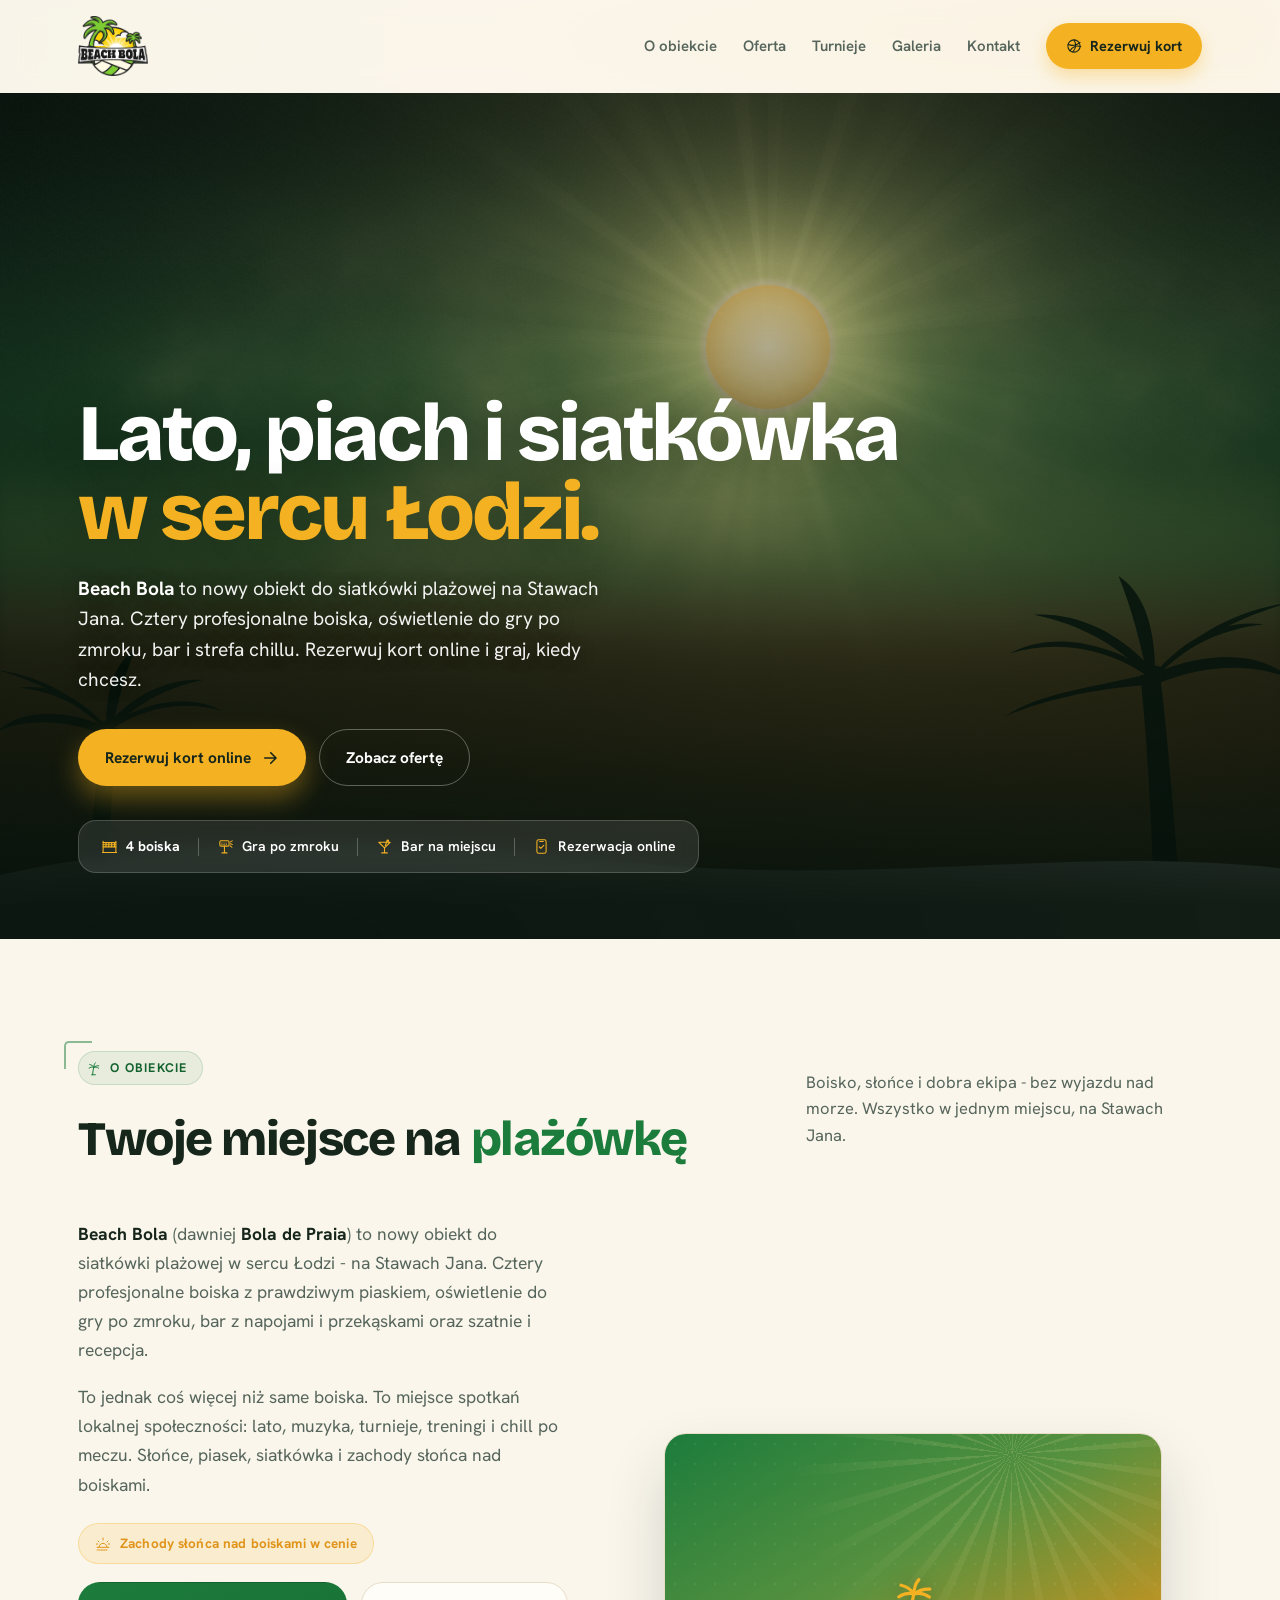
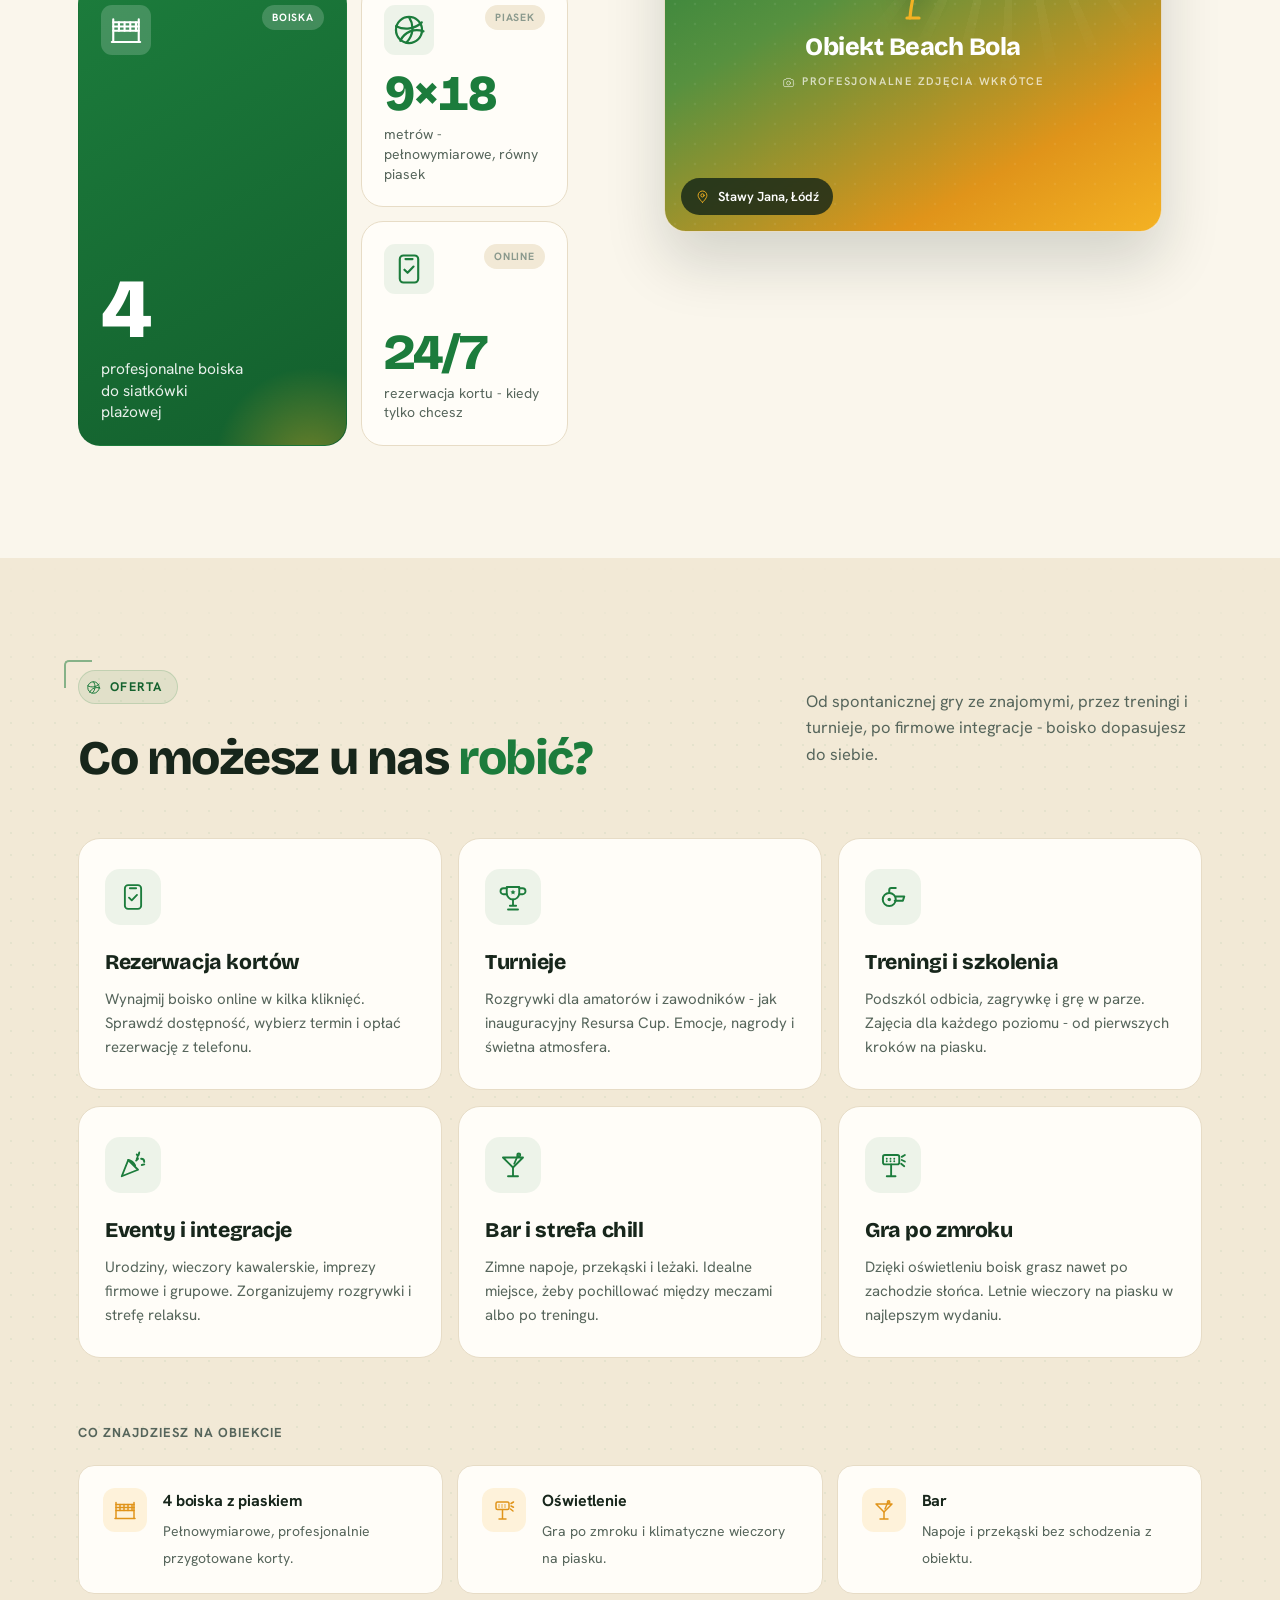
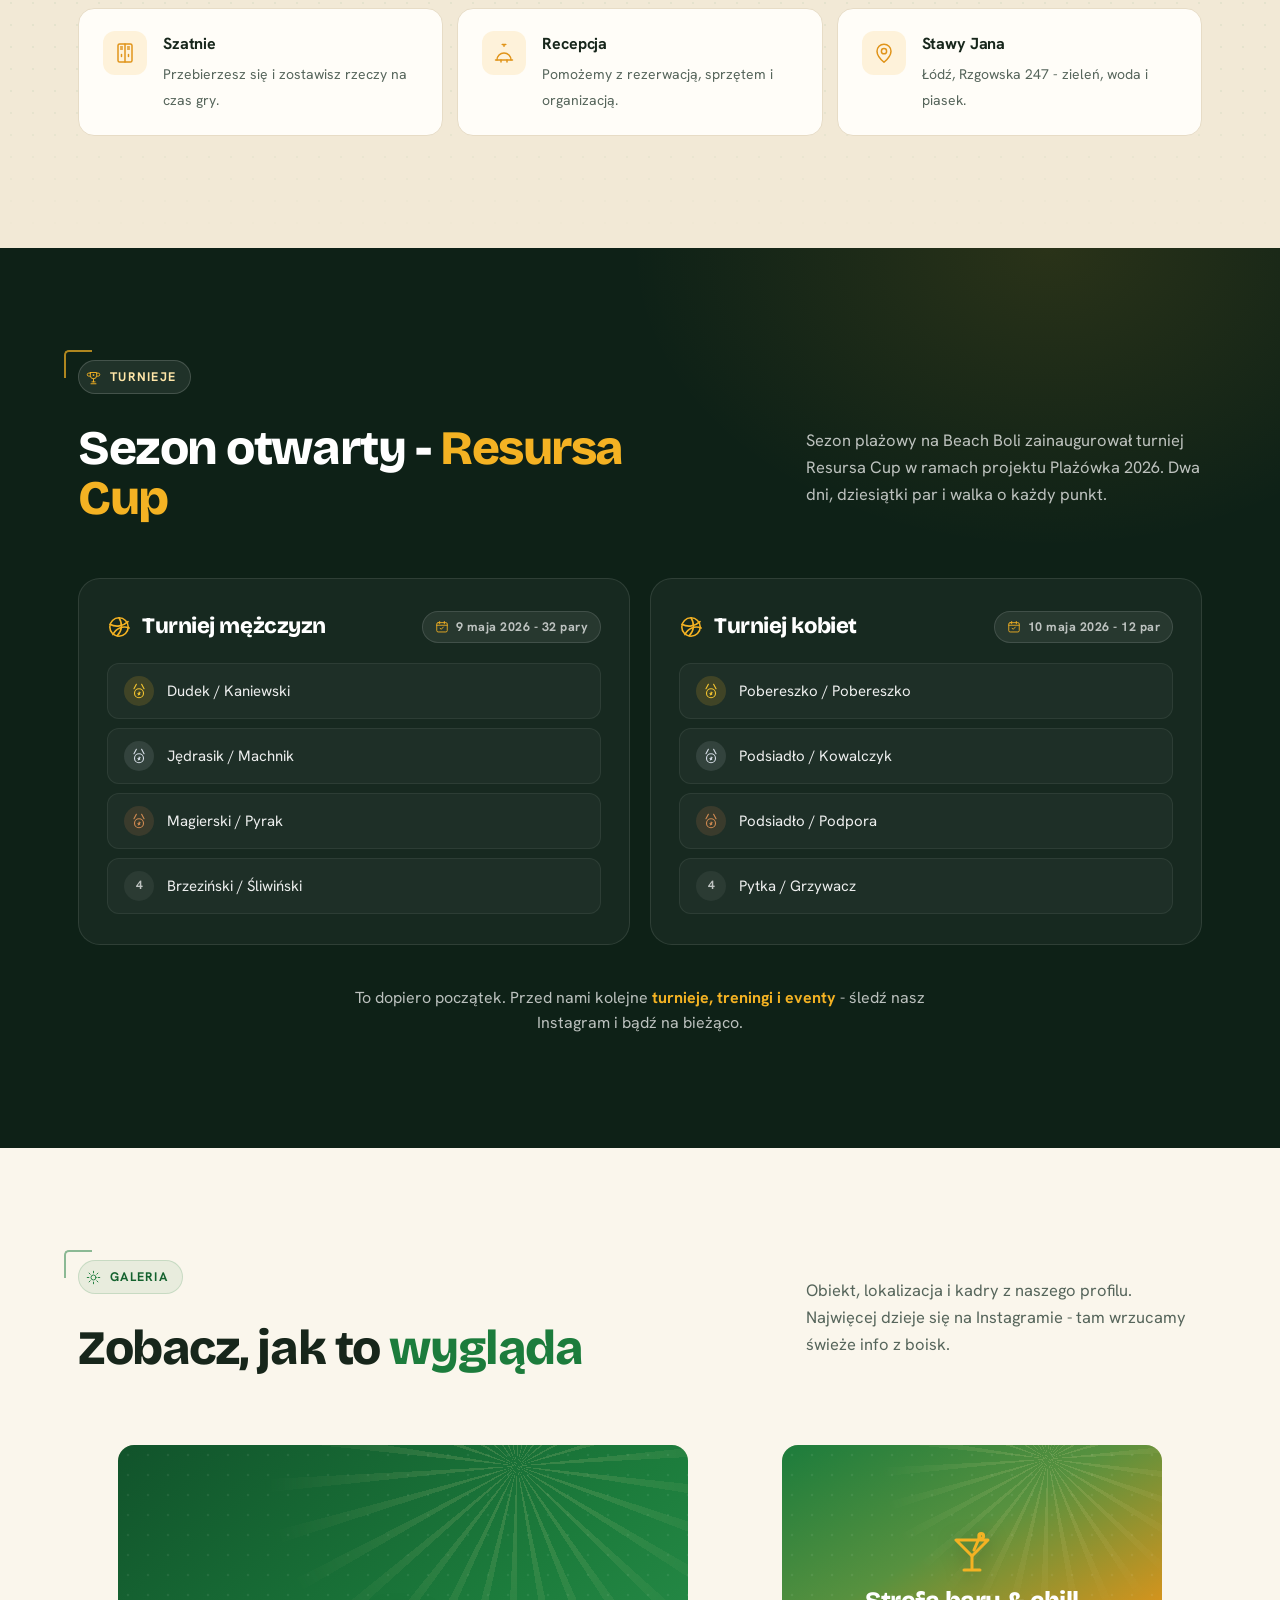
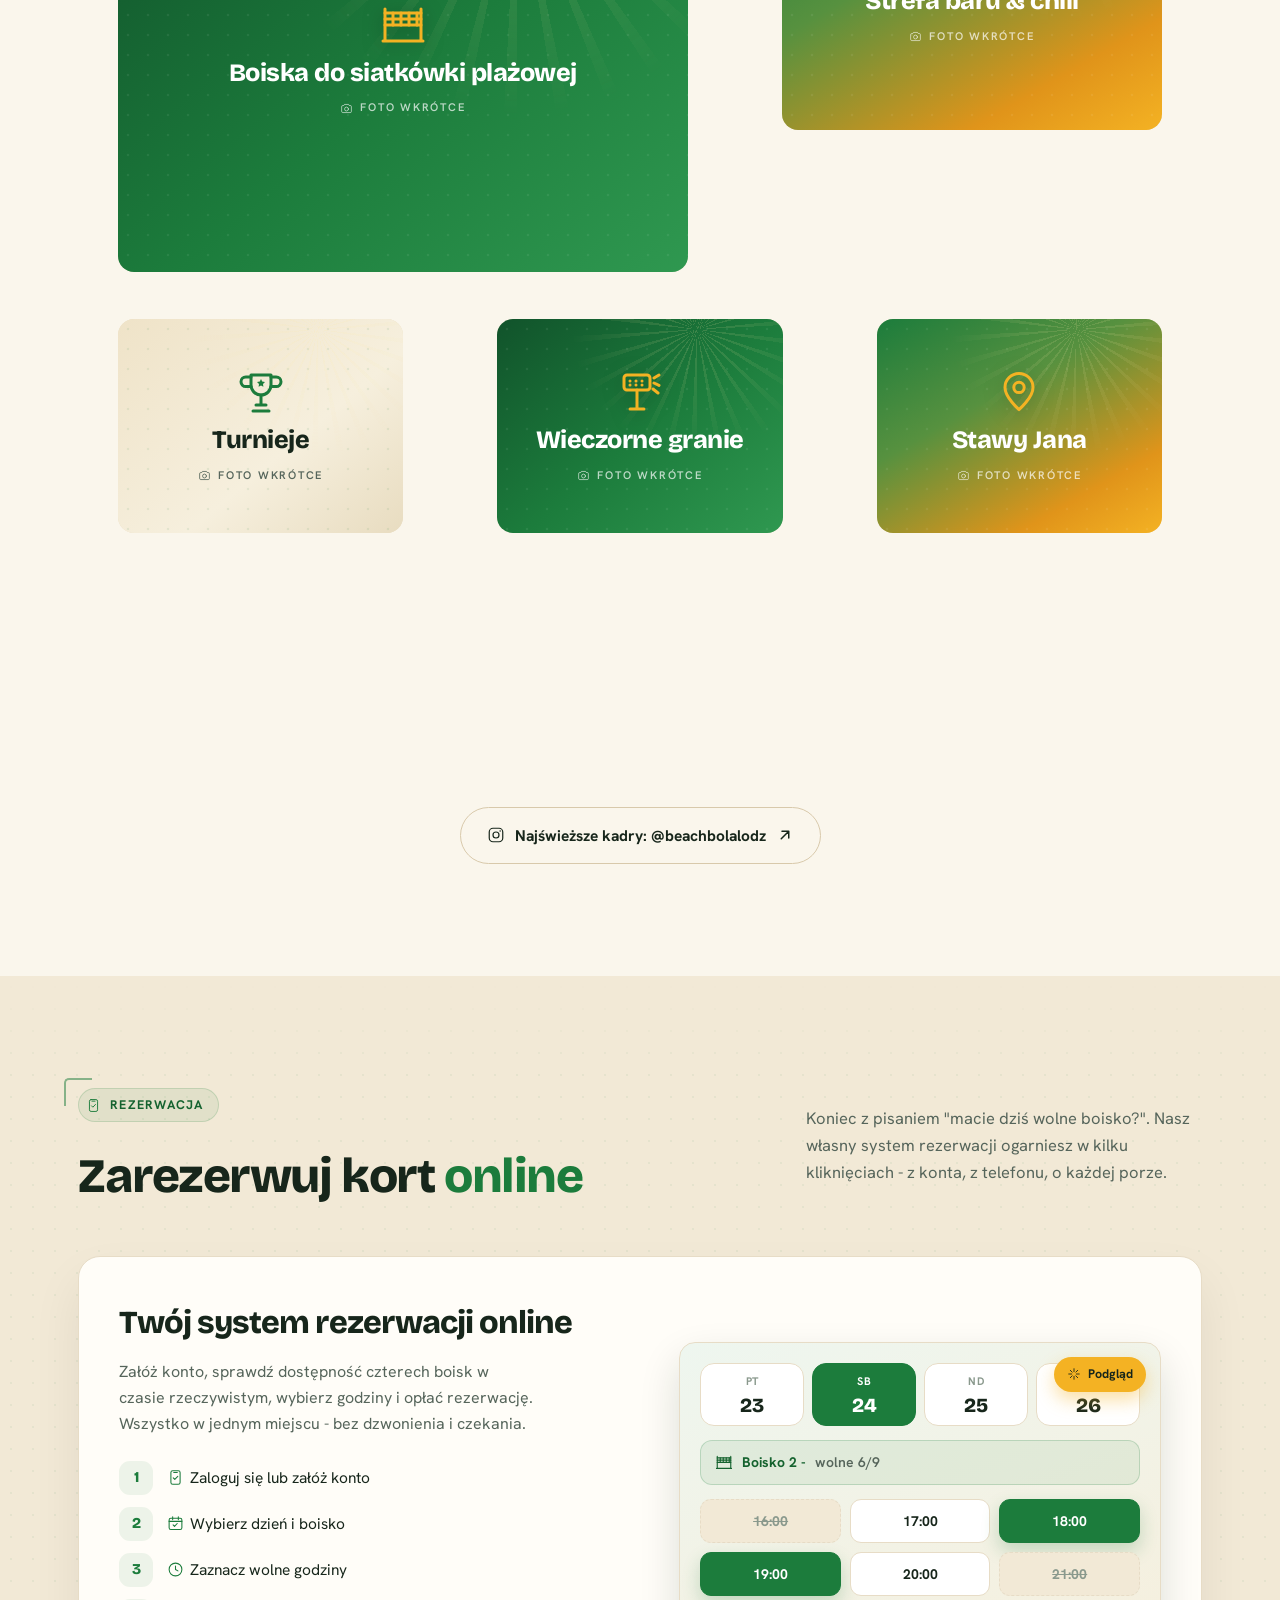
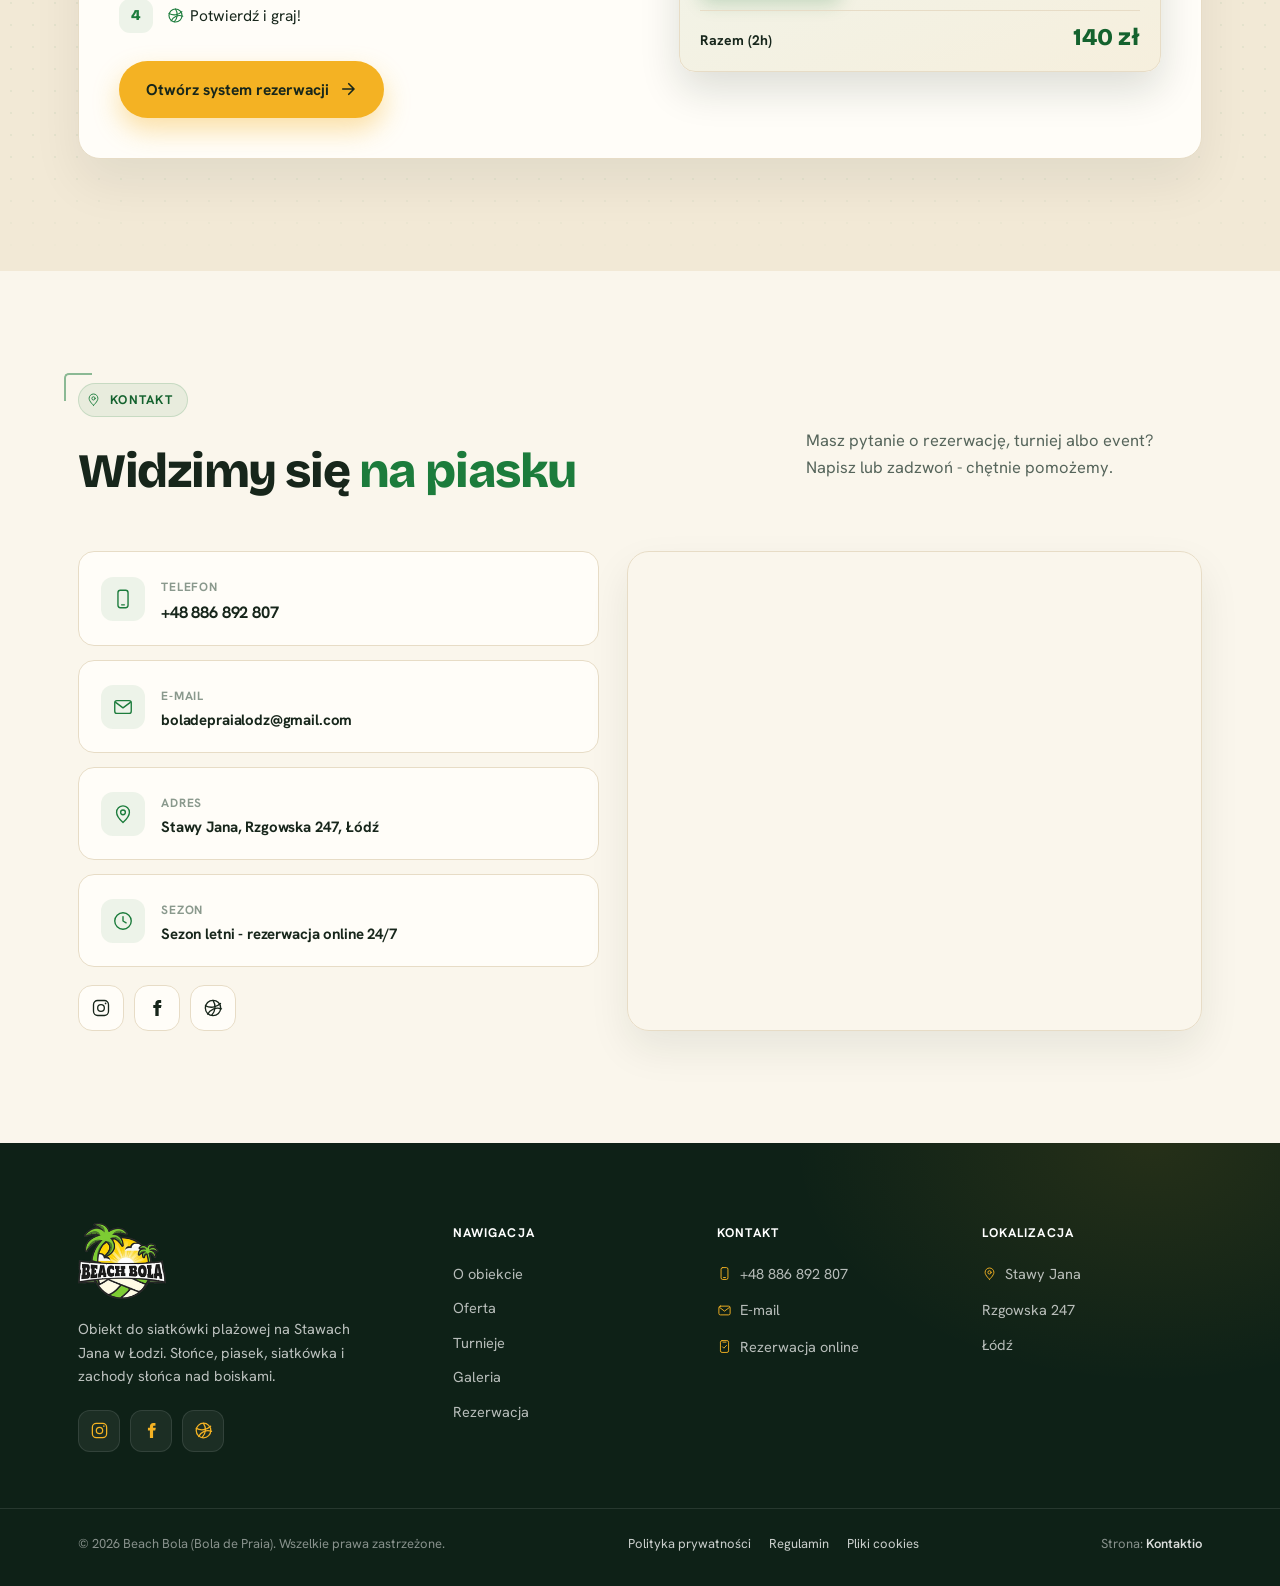
==== commit 2bd064ac: "poprawki" ====
--- a/index.html
+++ b/index.html
@@ -288,18 +288,6 @@
       <div class="hero-sun" data-parallax data-pspeed="0.18"></div>
       <div class="hero-sun-core" data-parallax data-pspeed="0.18"></div>
       <div class="hero-haze"></div>
-      <div class="hero-particles">
-        <i style="left:8%;width:5px;height:5px;animation-duration:9s;animation-delay:0s"></i>
-        <i style="left:18%;width:7px;height:7px;animation-duration:12s;animation-delay:2s"></i>
-        <i style="left:27%;width:4px;height:4px;animation-duration:8s;animation-delay:1s"></i>
-        <i style="left:38%;width:6px;height:6px;animation-duration:11s;animation-delay:4s"></i>
-        <i style="left:47%;width:5px;height:5px;animation-duration:10s;animation-delay:6s"></i>
-        <i style="left:57%;width:8px;height:8px;animation-duration:13s;animation-delay:1.5s"></i>
-        <i style="left:66%;width:4px;height:4px;animation-duration:9s;animation-delay:3s"></i>
-        <i style="left:74%;width:6px;height:6px;animation-duration:12s;animation-delay:5s"></i>
-        <i style="left:83%;width:5px;height:5px;animation-duration:10s;animation-delay:2.5s"></i>
-        <i style="left:91%;width:7px;height:7px;animation-duration:14s;animation-delay:7s"></i>
-      </div>
       <div class="hero-palm hero-palm-l" data-parallax data-pspeed="0.06">
         <svg viewBox="0 0 248 300" fill="currentColor" aria-hidden="true">
           <path d="M116 80 C108 142,104 212,96 298 L120 298 C122 212,126 142,132 82 Z"/>
@@ -333,7 +321,6 @@
       </div>
     </div>
     <div class="container">
-      <p class="eyebrow"><span class="dot"></span> Siatkówka plażowa - Łódź, Stawy Jana</p>
       <h1>Lato, piach i siatkówka <span class="accent">w sercu Łodzi.</span></h1>
       <p class="lead">
         <strong>Beach Bola</strong> to nowy obiekt do siatkówki plażowej na Stawach Jana. Cztery profesjonalne boiska, oświetlenie do gry po zmroku, bar i strefa chillu. Rezerwuj kort online i graj, kiedy chcesz.
--- a/assets/css/styles.css
+++ b/assets/css/styles.css
@@ -280,18 +280,18 @@
 .hero-gl.ready { opacity: 1; }
 
 .hero-sun {
-  position: absolute; left: 60%; top: 30%; width: 380px; height: 380px; transform: translate(-50%,-50%);
-  border-radius: 50%; will-change: transform; pointer-events: none; mix-blend-mode: screen; opacity: .9;
-  background: radial-gradient(circle at 50% 50%, rgba(255,246,216,0.9) 0%, rgba(255,228,154,0.6) 30%, rgba(246,189,62,0.32) 52%, rgba(246,189,62,0) 72%);
-}
-.hero-sun-core { position: absolute; left: 60%; top: 30%; width: 150px; height: 150px; border-radius: 50%; transform: translate(-50%,-50%); pointer-events: none; background: radial-gradient(circle, #fff7df 0%, #ffe296 46%, #f9c74f 76%, #f3b32a 100%); box-shadow: 0 0 100px 34px rgba(255,214,110,0.5); will-change: transform; }
-.hero-rays { position: absolute; left: 60%; top: 30%; width: 1200px; height: 1200px; transform: translate(-50%,-50%); opacity: .3; mix-blend-mode: screen; pointer-events: none; will-change: transform;
-  background: repeating-conic-gradient(from 0deg at 50% 50%, rgba(255,236,170,0.5) 0deg 3.5deg, transparent 3.5deg 16deg);
-  -webkit-mask: radial-gradient(circle at 50% 50%, #000 8%, rgba(0,0,0,.4) 26%, transparent 52%);
-  mask: radial-gradient(circle at 50% 50%, #000 8%, rgba(0,0,0,.4) 26%, transparent 52%);
-}
-
-.hero-haze { position: absolute; left: 0; right: 0; top: 44%; height: 30%; background: linear-gradient(180deg, transparent, rgba(255,221,150,0.28) 60%, transparent); filter: blur(6px); }
+  position: absolute; left: 60%; top: 30%; width: 320px; height: 320px; transform: translate(-50%,-50%);
+  border-radius: 50%; will-change: transform; pointer-events: none; mix-blend-mode: screen; opacity: .42;
+  background: radial-gradient(circle at 50% 50%, rgba(255,244,210,0.62) 0%, rgba(255,224,150,0.34) 32%, rgba(246,189,62,0.16) 54%, rgba(246,189,62,0) 72%);
+}
+.hero-sun-core { position: absolute; left: 60%; top: 30%; width: 124px; height: 124px; border-radius: 50%; transform: translate(-50%,-50%); pointer-events: none; opacity: .8; background: radial-gradient(circle, #fdeec6 0%, #f7d98a 48%, #ecbb55 78%, #d99f2e 100%); box-shadow: 0 0 56px 14px rgba(240,200,110,0.26); will-change: transform; }
+.hero-rays { position: absolute; left: 60%; top: 30%; width: 1100px; height: 1100px; transform: translate(-50%,-50%); opacity: .12; mix-blend-mode: screen; pointer-events: none; will-change: transform;
+  background: repeating-conic-gradient(from 0deg at 50% 50%, rgba(255,232,160,0.4) 0deg 3.5deg, transparent 3.5deg 16deg);
+  -webkit-mask: radial-gradient(circle at 50% 50%, #000 8%, rgba(0,0,0,.4) 24%, transparent 48%);
+  mask: radial-gradient(circle at 50% 50%, #000 8%, rgba(0,0,0,.4) 24%, transparent 48%);
+}
+
+.hero-haze { position: absolute; left: 0; right: 0; top: 44%; height: 30%; background: linear-gradient(180deg, transparent, rgba(255,221,150,0.14) 60%, transparent); filter: blur(6px); }
 
 .hero-palm { position: absolute; bottom: 0; color: #0b1f13; opacity: .92; will-change: transform; }
 .hero-palm svg { display: block; }
@@ -301,16 +301,11 @@
 .hero-dunes { position: absolute; left: -2px; right: -2px; bottom: -1px; z-index: 1; line-height: 0; pointer-events: none; }
 .hero-dunes svg { display: block; width: 100%; height: auto; }
 
-.hero-particles { position: absolute; inset: 0; pointer-events: none; }
-.hero-particles i { position: absolute; display: block; width: 6px; height: 6px; border-radius: 50%; background: rgba(255,240,200,0.7); box-shadow: 0 0 8px rgba(255,235,180,0.7); animation: floatUp linear infinite; }
-@keyframes floatUp { 0% { transform: translateY(20px); opacity: 0; } 12% { opacity: .8; } 88% { opacity: .7; } 100% { transform: translateY(-120px); opacity: 0; } }
-@media (prefers-reduced-motion: reduce) { .hero-particles { display: none; } }
-
 .hero::after {
   content: ""; position: absolute; inset: 0; z-index: 1; pointer-events: none;
   background:
-    linear-gradient(to top, rgba(7, 20, 13, 0.92) 4%, rgba(7, 20, 13, 0.58) 32%, rgba(7, 20, 13, 0.18) 58%, rgba(7, 20, 13, 0) 78%),
-    radial-gradient(130% 95% at 18% 102%, rgba(7, 20, 13, 0.55), transparent 58%);
+    linear-gradient(to top, rgba(6, 17, 11, 0.95) 4%, rgba(6, 17, 11, 0.72) 34%, rgba(6, 17, 11, 0.4) 60%, rgba(6, 17, 11, 0.2) 80%, rgba(6, 17, 11, 0.28) 100%),
+    radial-gradient(135% 100% at 18% 104%, rgba(6, 17, 11, 0.6), transparent 60%);
 }
 .hero > .container { position: relative; z-index: 3; padding-top: 124px; padding-bottom: 66px; width: 100%; }
 .hero .eyebrow { background: rgba(255,255,255,0.12); border-color: rgba(255,255,255,0.24); color: #fff; backdrop-filter: blur(4px); }
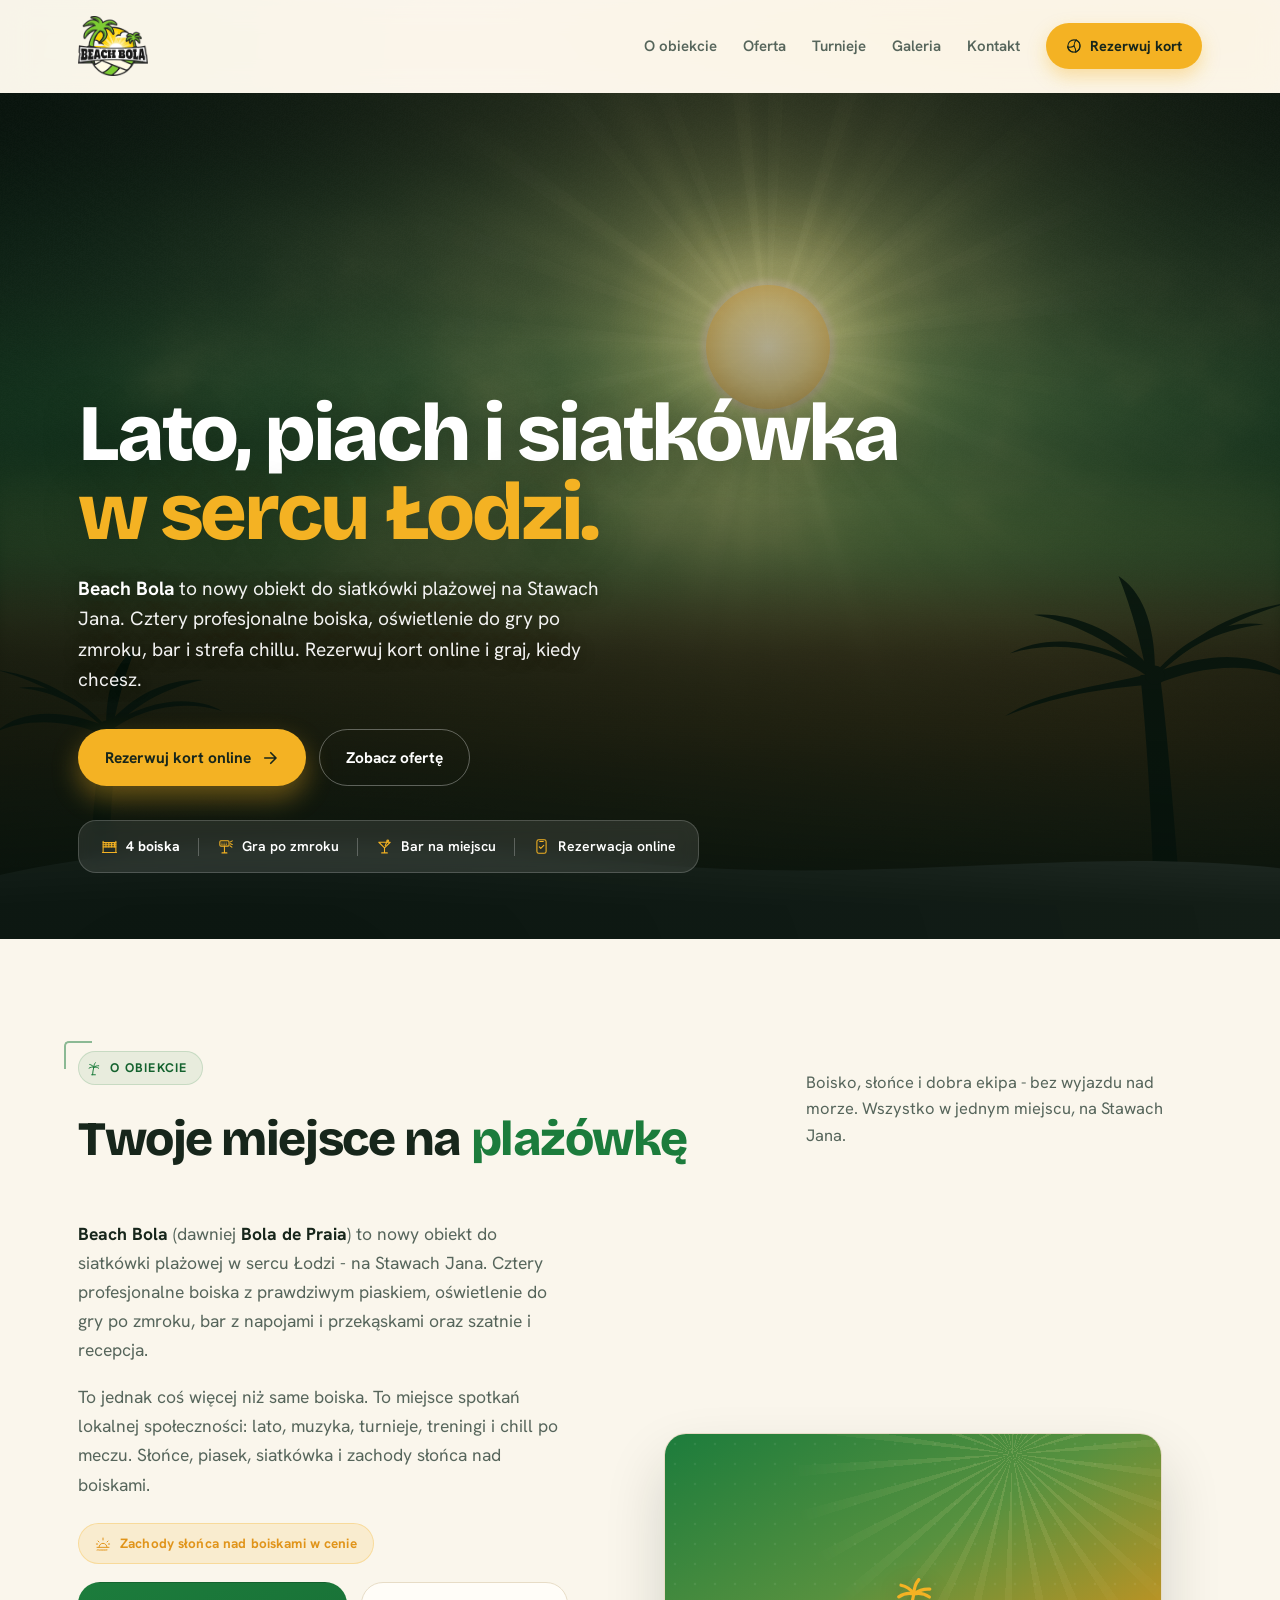
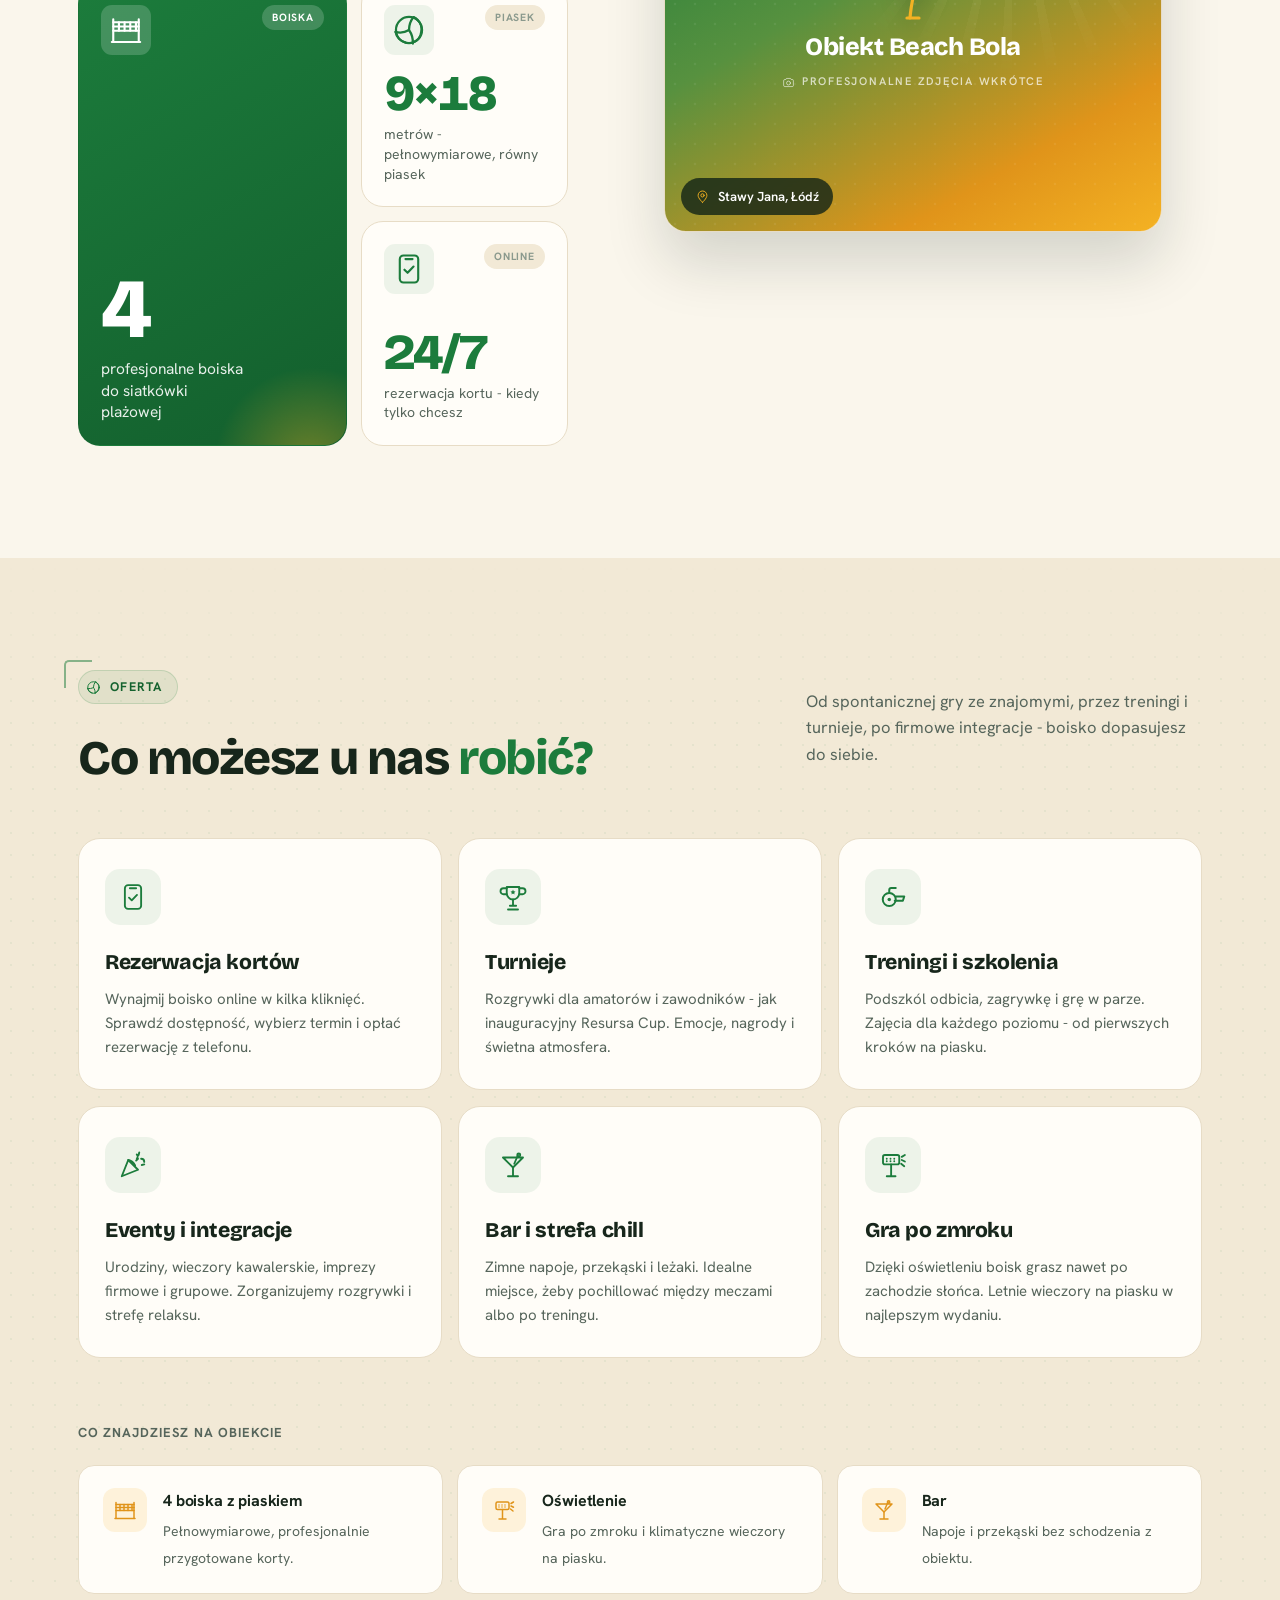
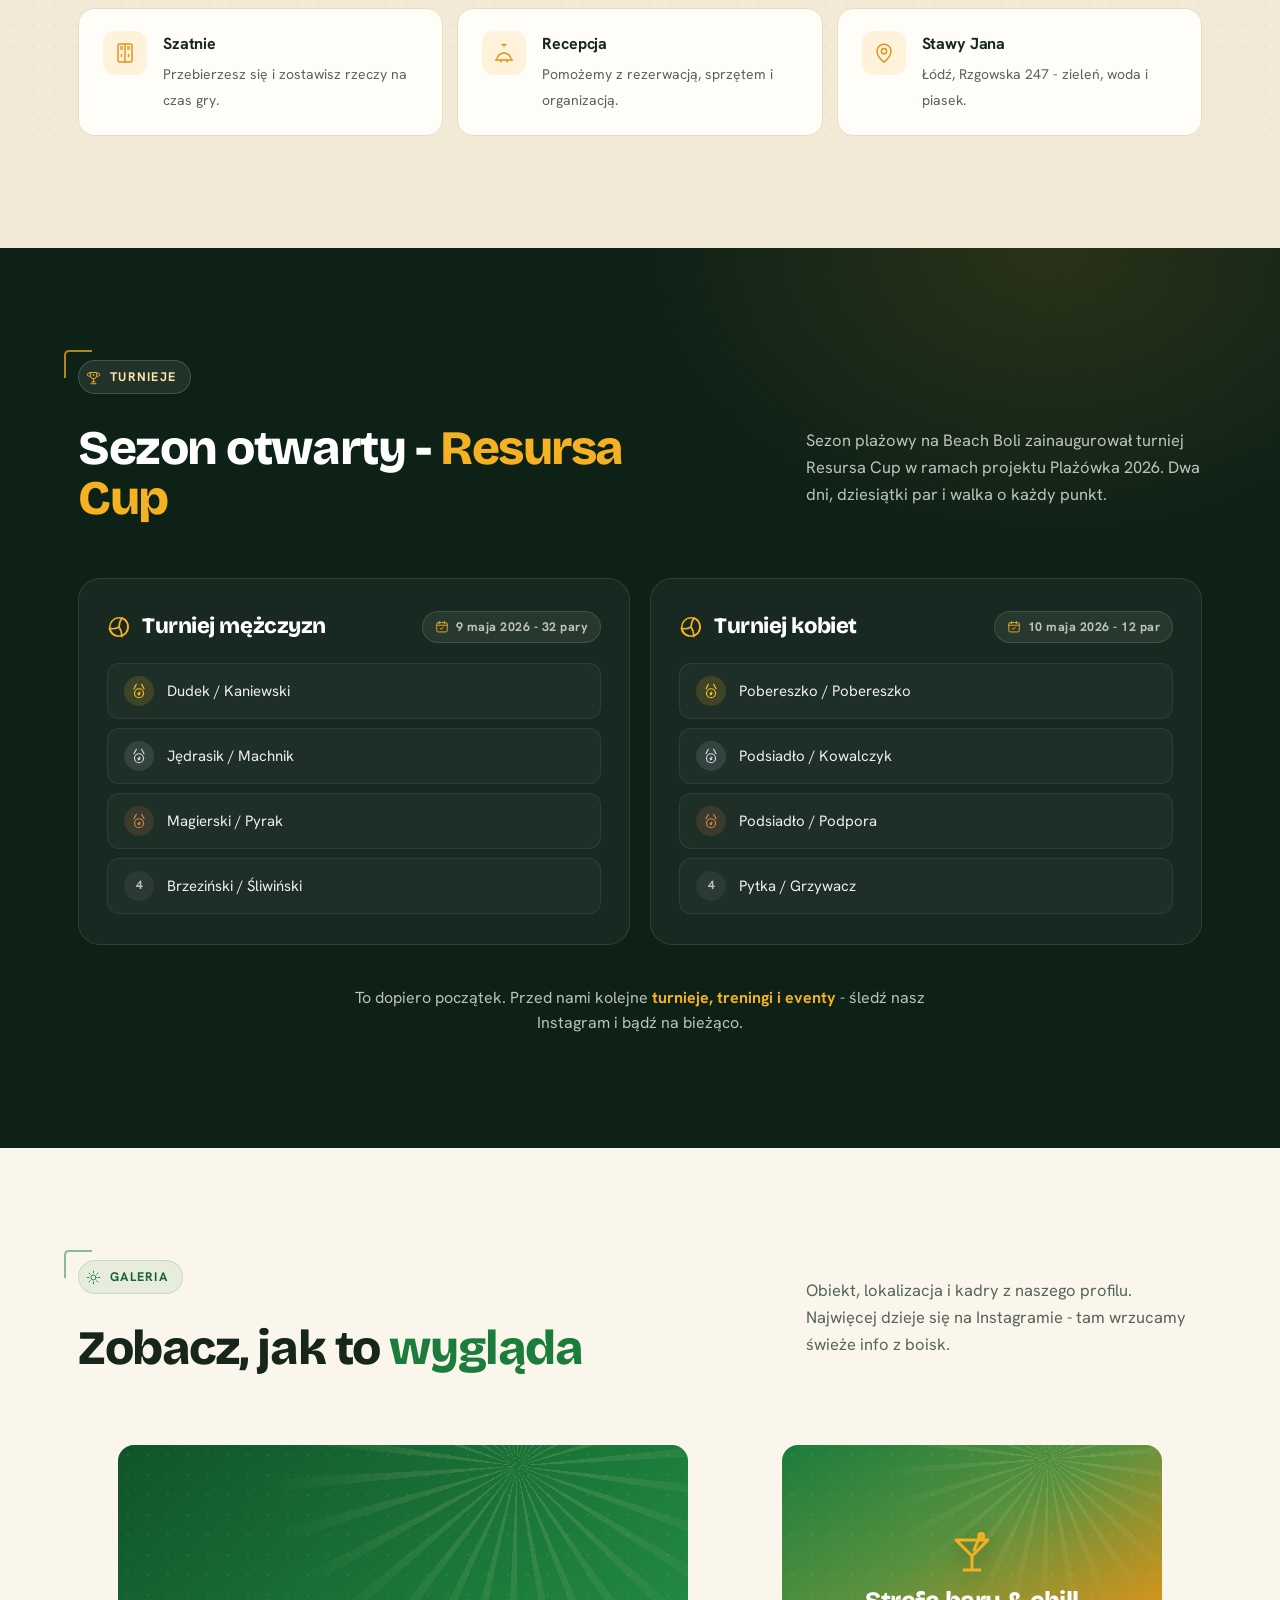
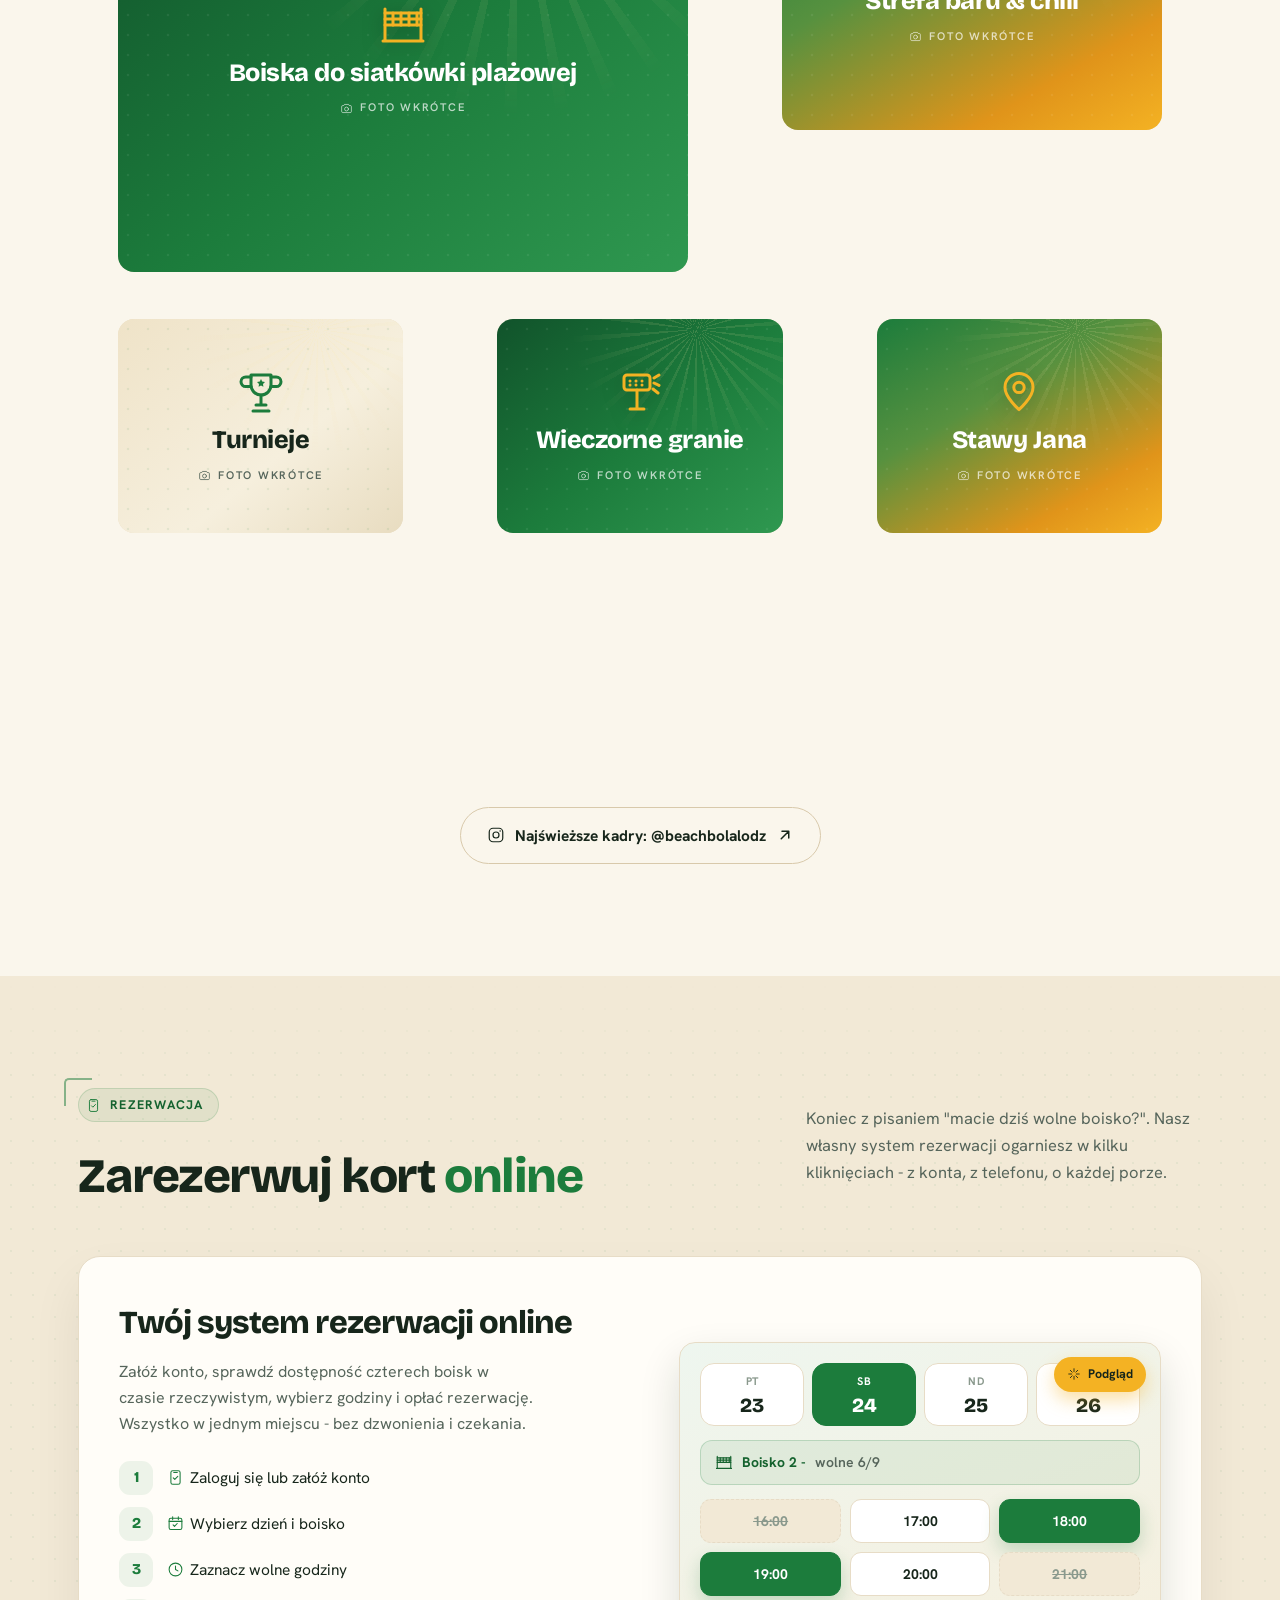
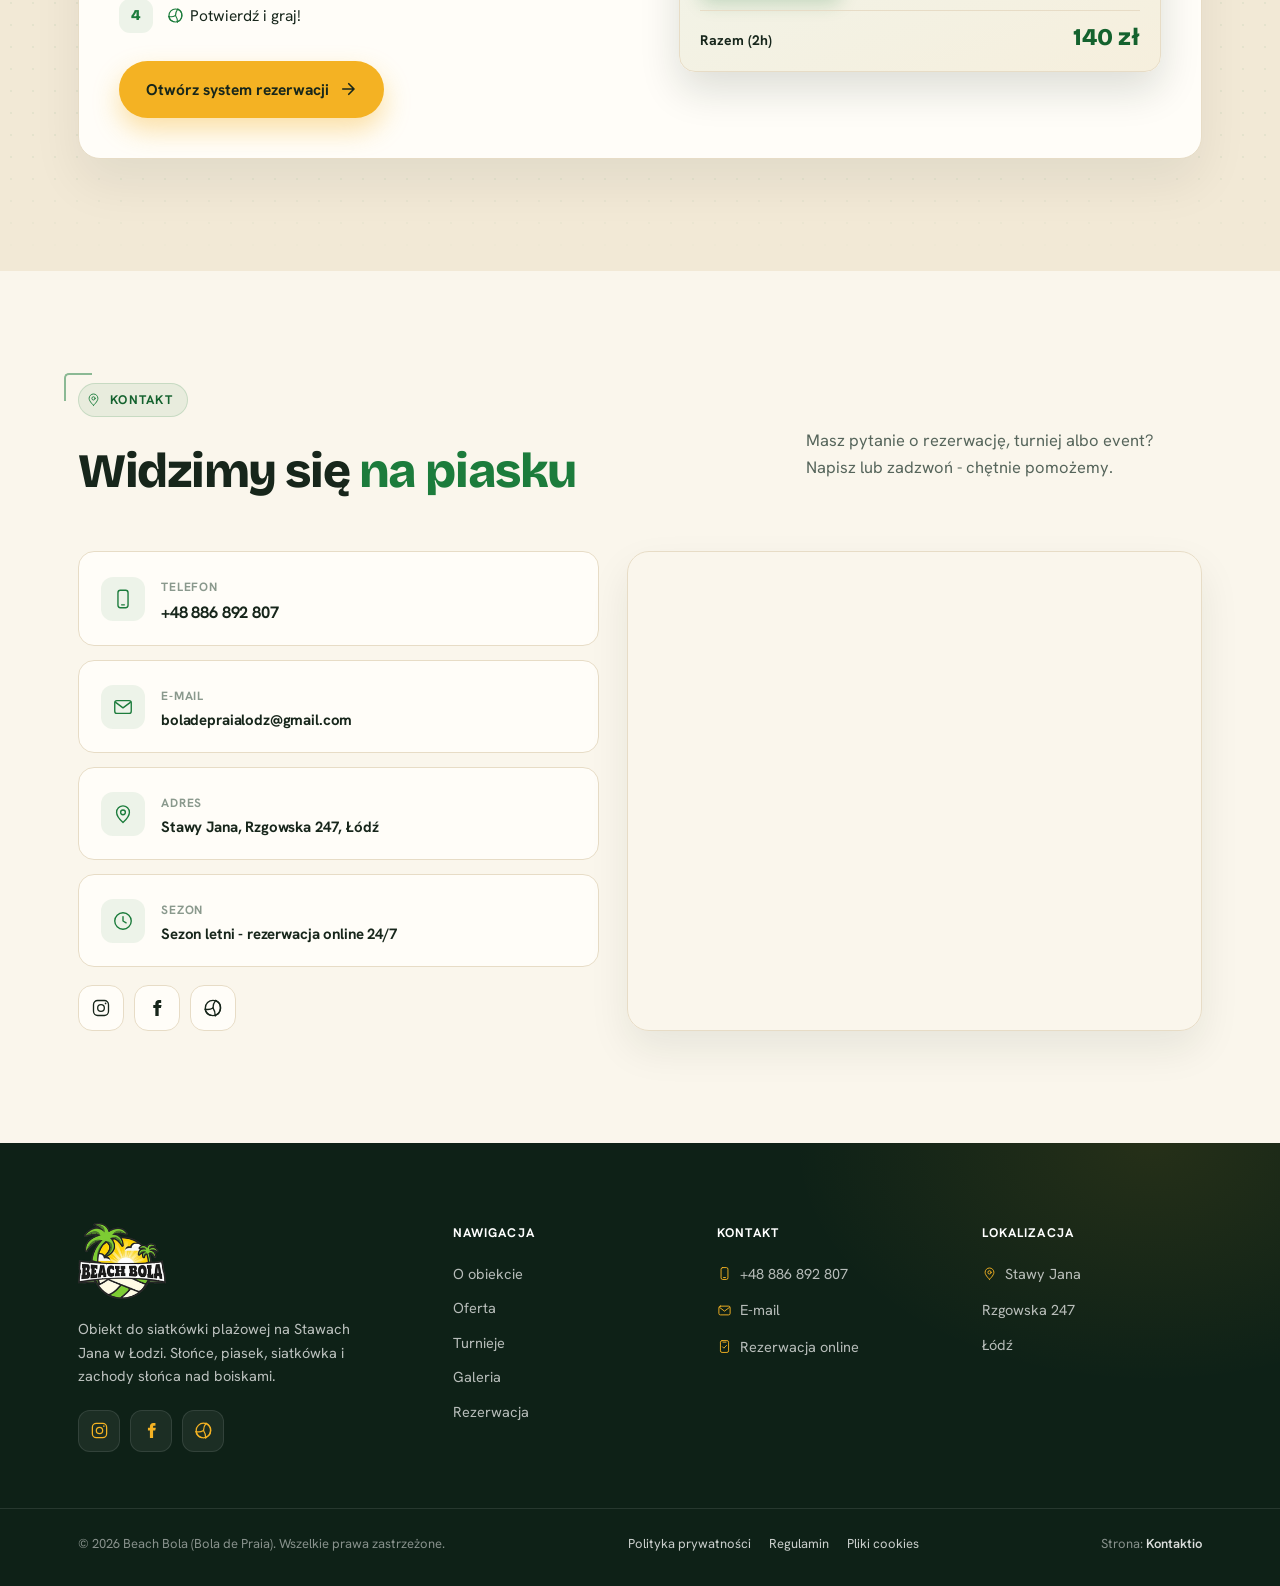
==== commit 861d7253: "poprawki v2" ====
--- a/index.html
+++ b/index.html
@@ -38,7 +38,7 @@
 
   <link rel="preload" as="font" type="font/woff2" href="assets/fonts/bricolage-latin.woff2" crossorigin />
   <link rel="preload" as="font" type="font/woff2" href="assets/fonts/hanken-400-latin.woff2" crossorigin />
-  <link rel="stylesheet" href="assets/css/styles.css" />
+  <link rel="stylesheet" href="assets/css/styles.css?v=2" />
   <script>if(!(window.matchMedia&&matchMedia('(prefers-reduced-motion: reduce)').matches))document.documentElement.classList.add('js-anim');</script>
 
   <link rel="icon" type="image/png" sizes="32x32" href="assets/img/favicon-32.png" />
@@ -139,7 +139,7 @@
 <body>
 
 <svg width="0" height="0" style="position:absolute" aria-hidden="true" focusable="false">
-  <symbol id="ico-volleyball" viewBox="0 0 24 24" fill="none" stroke="currentColor" stroke-width="1.6" stroke-linecap="round" stroke-linejoin="round"><circle cx="12" cy="12" r="9.2"/><path d="M12 2.9c1.8 2.7 2.7 5.9 2.4 9.1-.3 3.3-1.8 6.4-4.2 8.9"/><path d="M2.9 9.3c2.9 1.5 6.2 2.1 9.4 1.6 3.3-.5 6.3-2 8.7-4.3"/><path d="M5.9 19.6c1.4-3 3.9-5.4 6.9-6.6 3-1.2 6.4-1.2 9.4 0"/></symbol>
+  <symbol id="ico-volleyball" viewBox="0 0 24 24" fill="none" stroke="currentColor" stroke-width="1.6" stroke-linecap="round" stroke-linejoin="round"><circle cx="12" cy="12" r="9.2"/><path d="M12 12c0-3.4 1.1-6.6 3.2-9.1"/><path d="M12 12c-2.9 1.7-6.4 2.2-9.5 1.3"/><path d="M12 12c1.9 2.7 2.9 6 2.7 9.6"/><path d="M15.2 2.9a9.2 9.2 0 0 1 5.6 9.4"/><path d="M2.5 13.3a9.2 9.2 0 0 0 7.2 7.6"/><path d="M20.7 13a9.2 9.2 0 0 1-6.3 7.9"/></symbol>
   <symbol id="ico-sun" viewBox="0 0 24 24" fill="none" stroke="currentColor" stroke-width="1.5" stroke-linecap="round" stroke-linejoin="round">
     <circle cx="12" cy="12" r="4"/>
     <path d="M12 2v2.6M12 19.4V22M2 12h2.6M19.4 12H22M4.9 4.9l1.8 1.8M17.3 17.3l1.8 1.8M19.1 4.9l-1.8 1.8M6.7 17.3l-1.8 1.8"/>
@@ -778,11 +778,11 @@
 
 <a href="rezerwacja/" class="sticky-cta" aria-label="Rezerwuj kort online">Rezerwuj kort online</a>
 
-<script src="assets/js/gsap.min.js" defer></script>
-<script src="assets/js/scrolltrigger.min.js" defer></script>
-<script src="assets/js/lenis.min.js" defer></script>
-<script src="assets/js/hero.js" defer></script>
-<script src="assets/js/main.js" defer></script>
+<script src="assets/js/gsap.min.js?v=2" defer></script>
+<script src="assets/js/scrolltrigger.min.js?v=2" defer></script>
+<script src="assets/js/lenis.min.js?v=2" defer></script>
+<script src="assets/js/hero.js?v=2" defer></script>
+<script src="assets/js/main.js?v=2" defer></script>
 
 </body>
 </html>
--- a/assets/css/styles.css
+++ b/assets/css/styles.css
@@ -195,12 +195,12 @@
   .main-nav {
     position: fixed; top: var(--nav-h-mobile); left: 0; right: 0; bottom: 0;
     height: calc(100vh - var(--nav-h-mobile)); height: calc(100dvh - var(--nav-h-mobile));
-    background: var(--sand); border-top: 1px solid var(--line); flex-direction: column; align-items: stretch; gap: 0;
+    background: #ffffff; border-top: 1px solid #e6e6e6; flex-direction: column; align-items: stretch; gap: 0;
     padding: 8px 24px calc(28px + env(safe-area-inset-bottom, 0px)); transform: translateX(100%);
-    transition: transform 0.4s var(--ease-out); overflow-y: auto; z-index: 95;
+    transition: transform 0.4s var(--ease-out); overflow-y: auto; z-index: 105;
   }
   .main-nav.open { transform: translateX(0); }
-  .main-nav a { padding: 20px 4px; border-bottom: 1px solid var(--line); font-size: 17px; font-weight: 700; color: var(--ink); }
+  .main-nav a { padding: 20px 4px; border-bottom: 1px solid #ededed; font-size: 18px; font-weight: 700; color: #111111; }
   .main-nav a::after { display: none; }
   .main-nav .btn-nav { justify-content: center; text-align: center; margin-top: 18px; padding: 16px 18px; border-radius: 999px; border-bottom: 0; font-size: 15px; }
 }
@@ -554,7 +554,7 @@
   background-image: url("data:image/svg+xml,%3Csvg xmlns='http://www.w3.org/2000/svg' width='160' height='160'%3E%3Cfilter id='n'%3E%3CfeTurbulence type='fractalNoise' baseFrequency='0.9' numOctaves='2' stitchTiles='stitch'/%3E%3C/filter%3E%3Crect width='100%25' height='100%25' filter='url(%23n)'/%3E%3C/svg%3E");
   mix-blend-mode: multiply;
 }
-.nav, main, .footer { position: relative; z-index: 2; }
+main, .footer { position: relative; z-index: 2; }
 
 .deco-blobs { position: absolute; inset: 0; overflow: hidden; pointer-events: none; z-index: 0; }
 .deco-blobs .blob { position: absolute; border-radius: 50%; filter: blur(60px); opacity: 0.5; will-change: transform; }
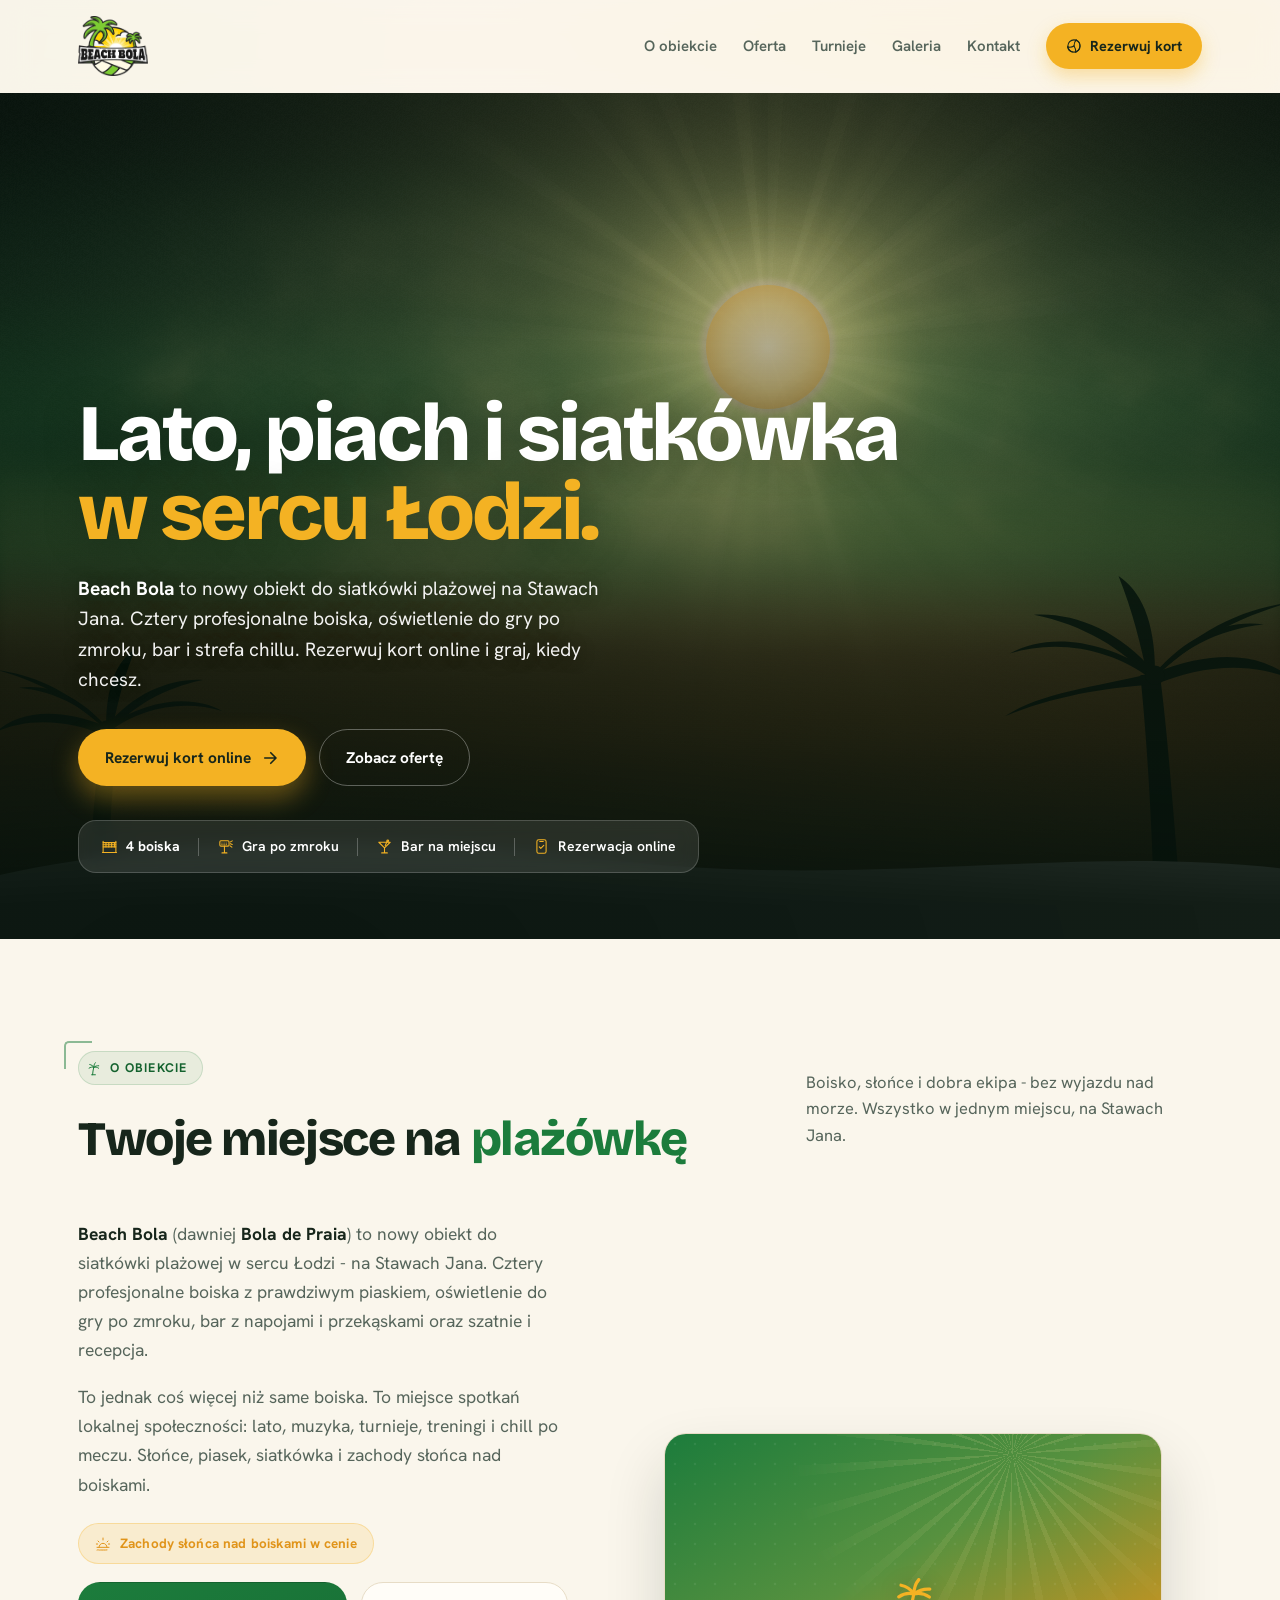
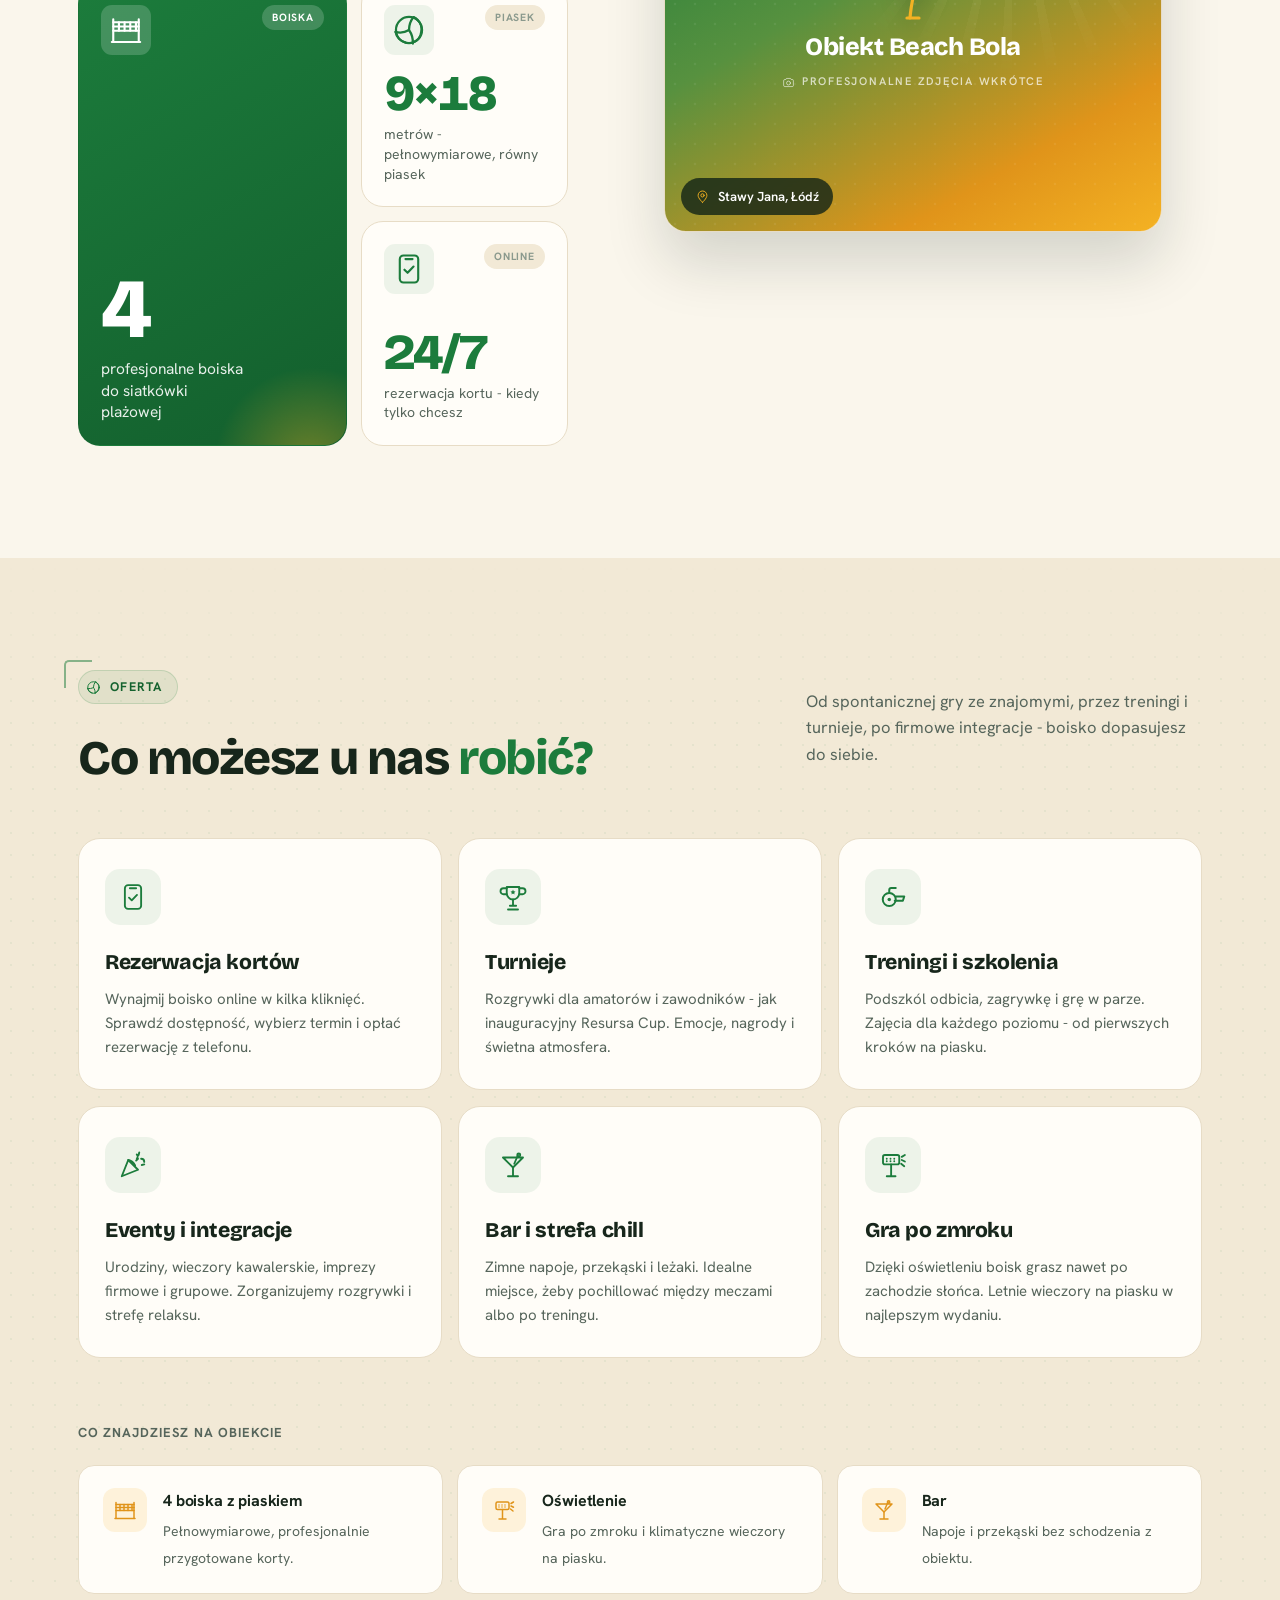
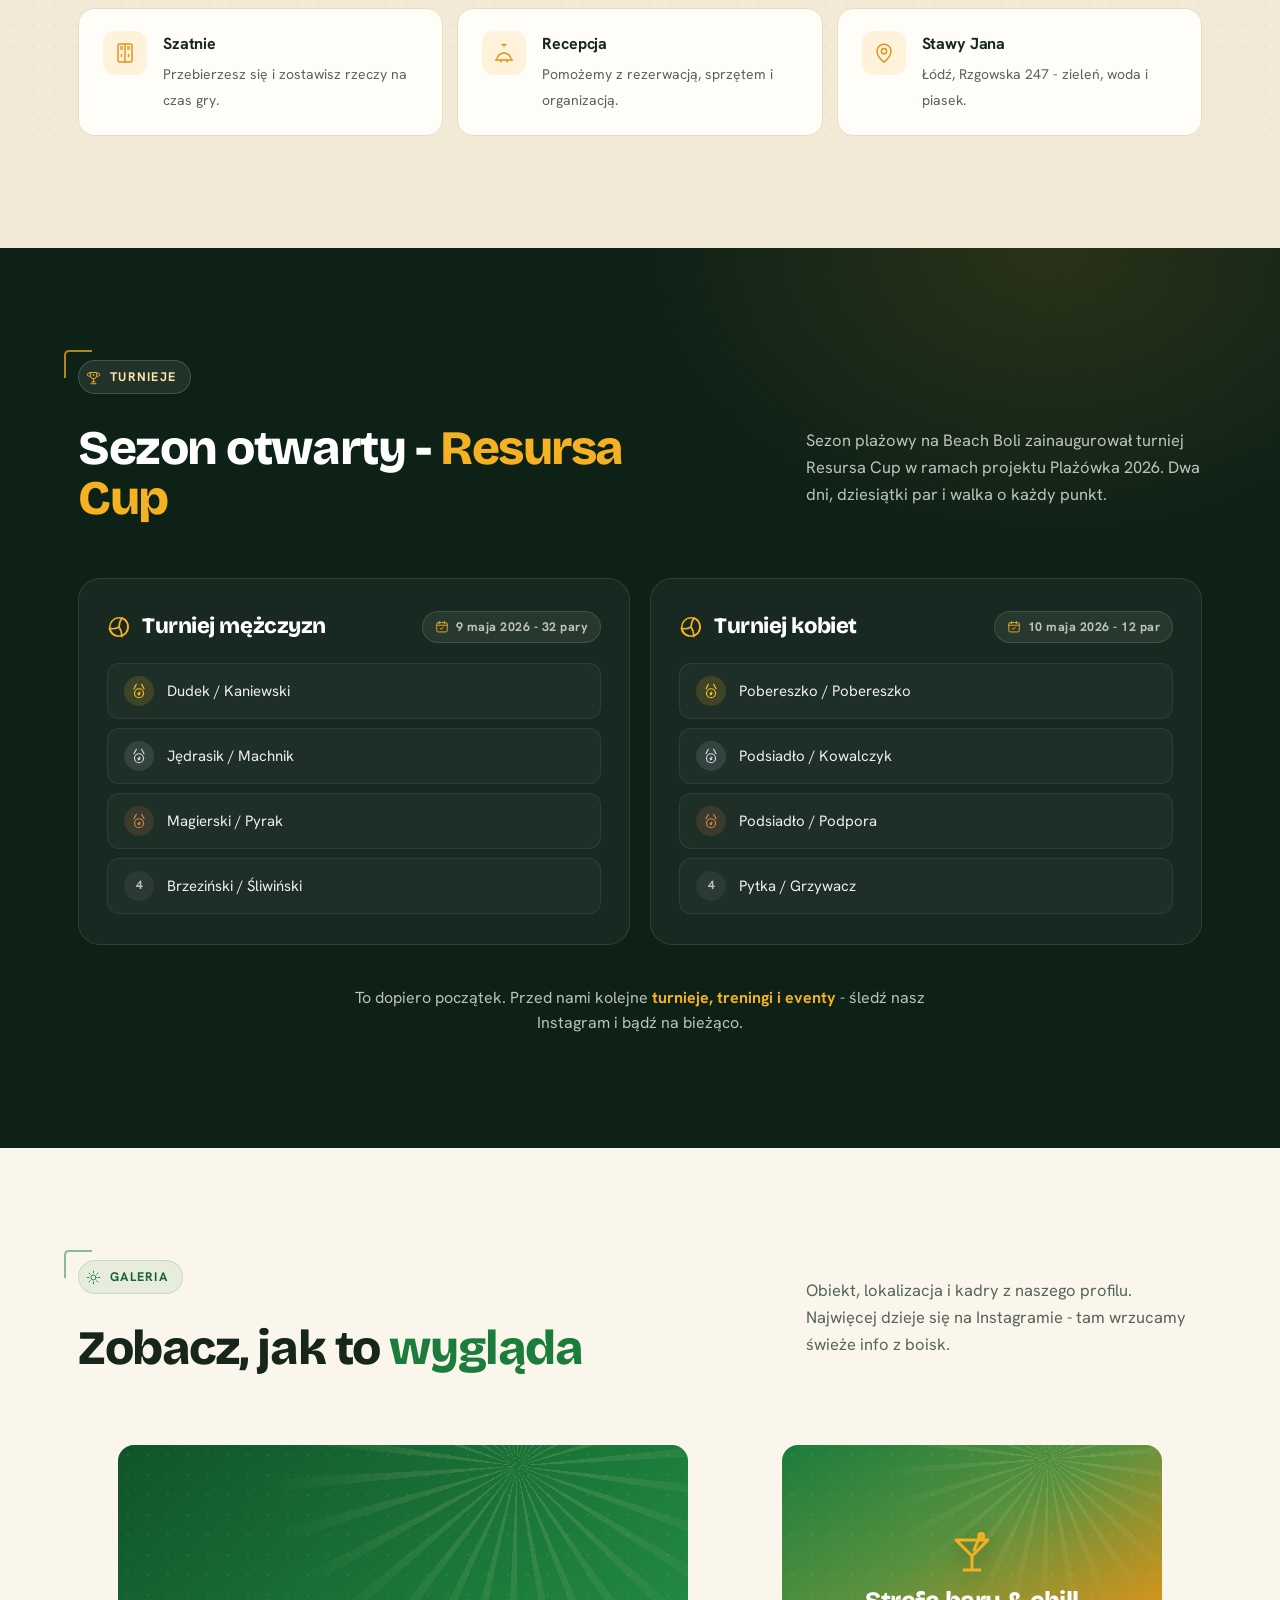
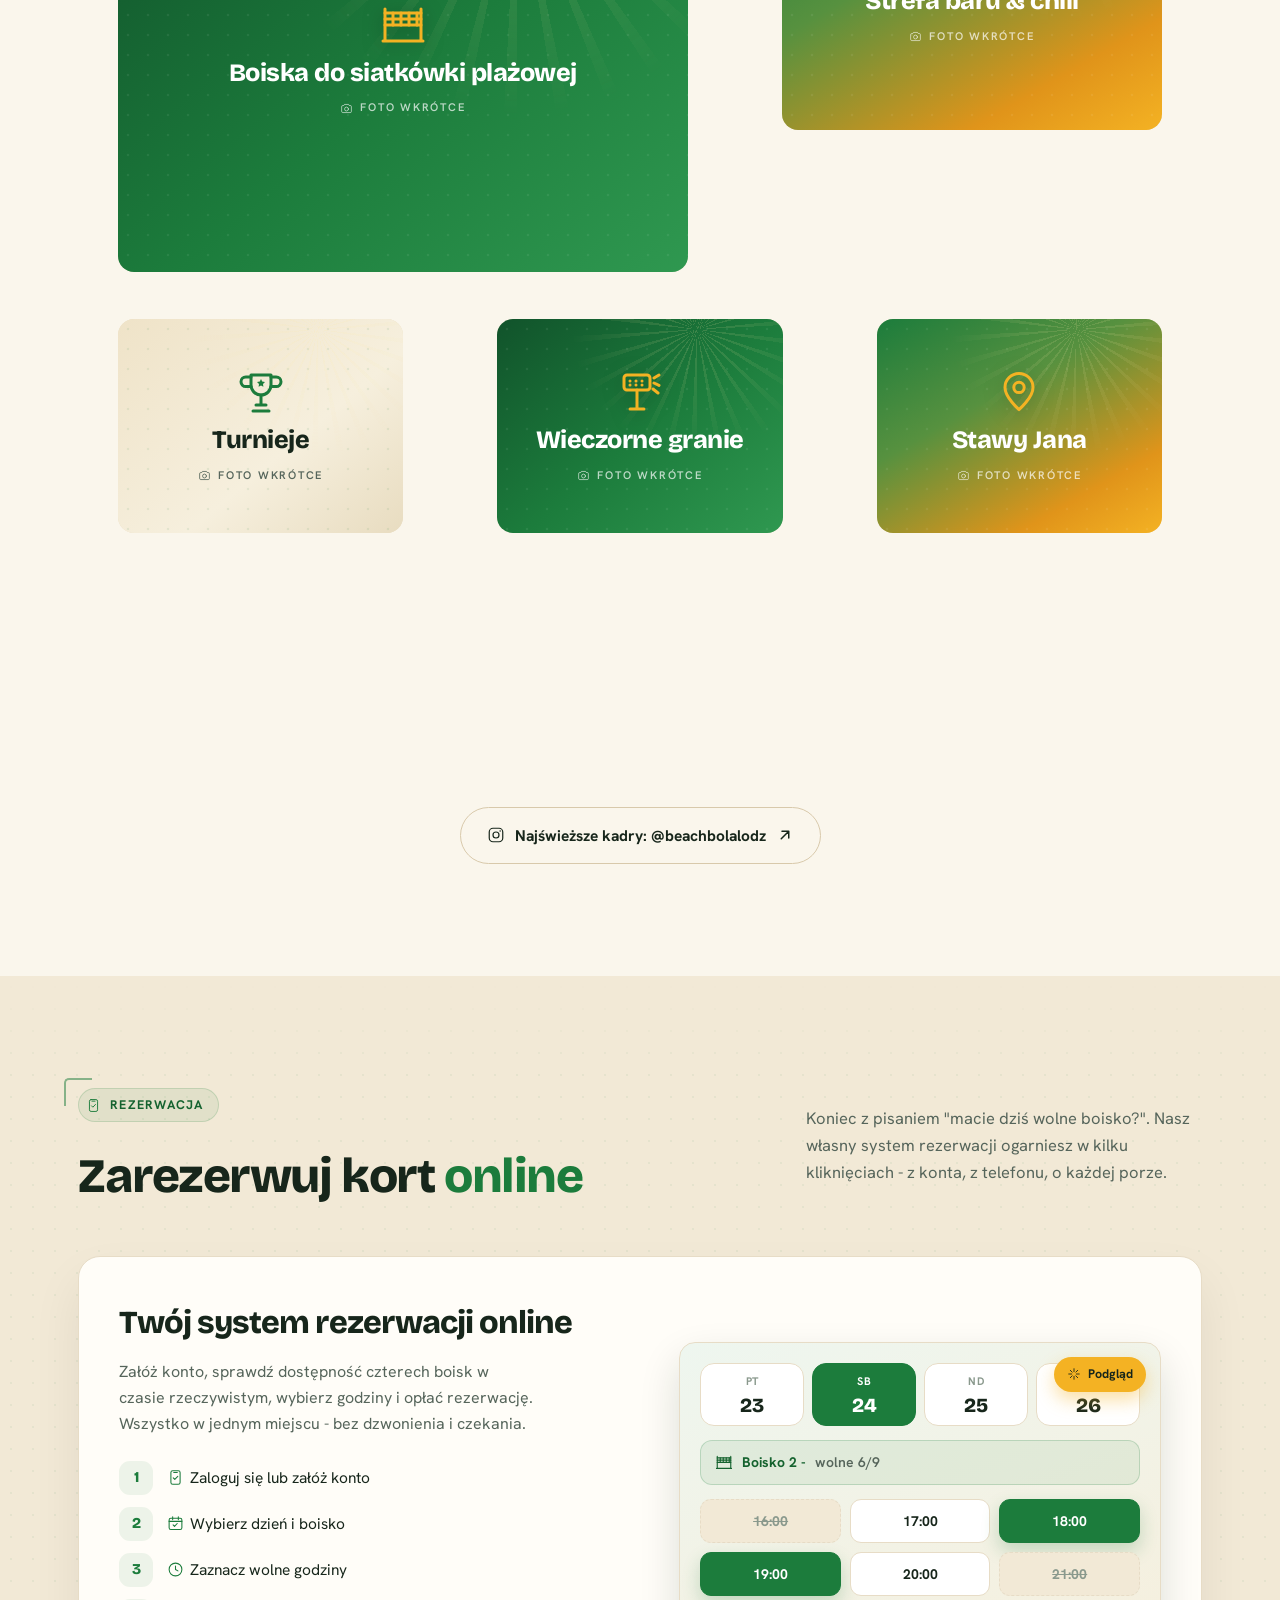
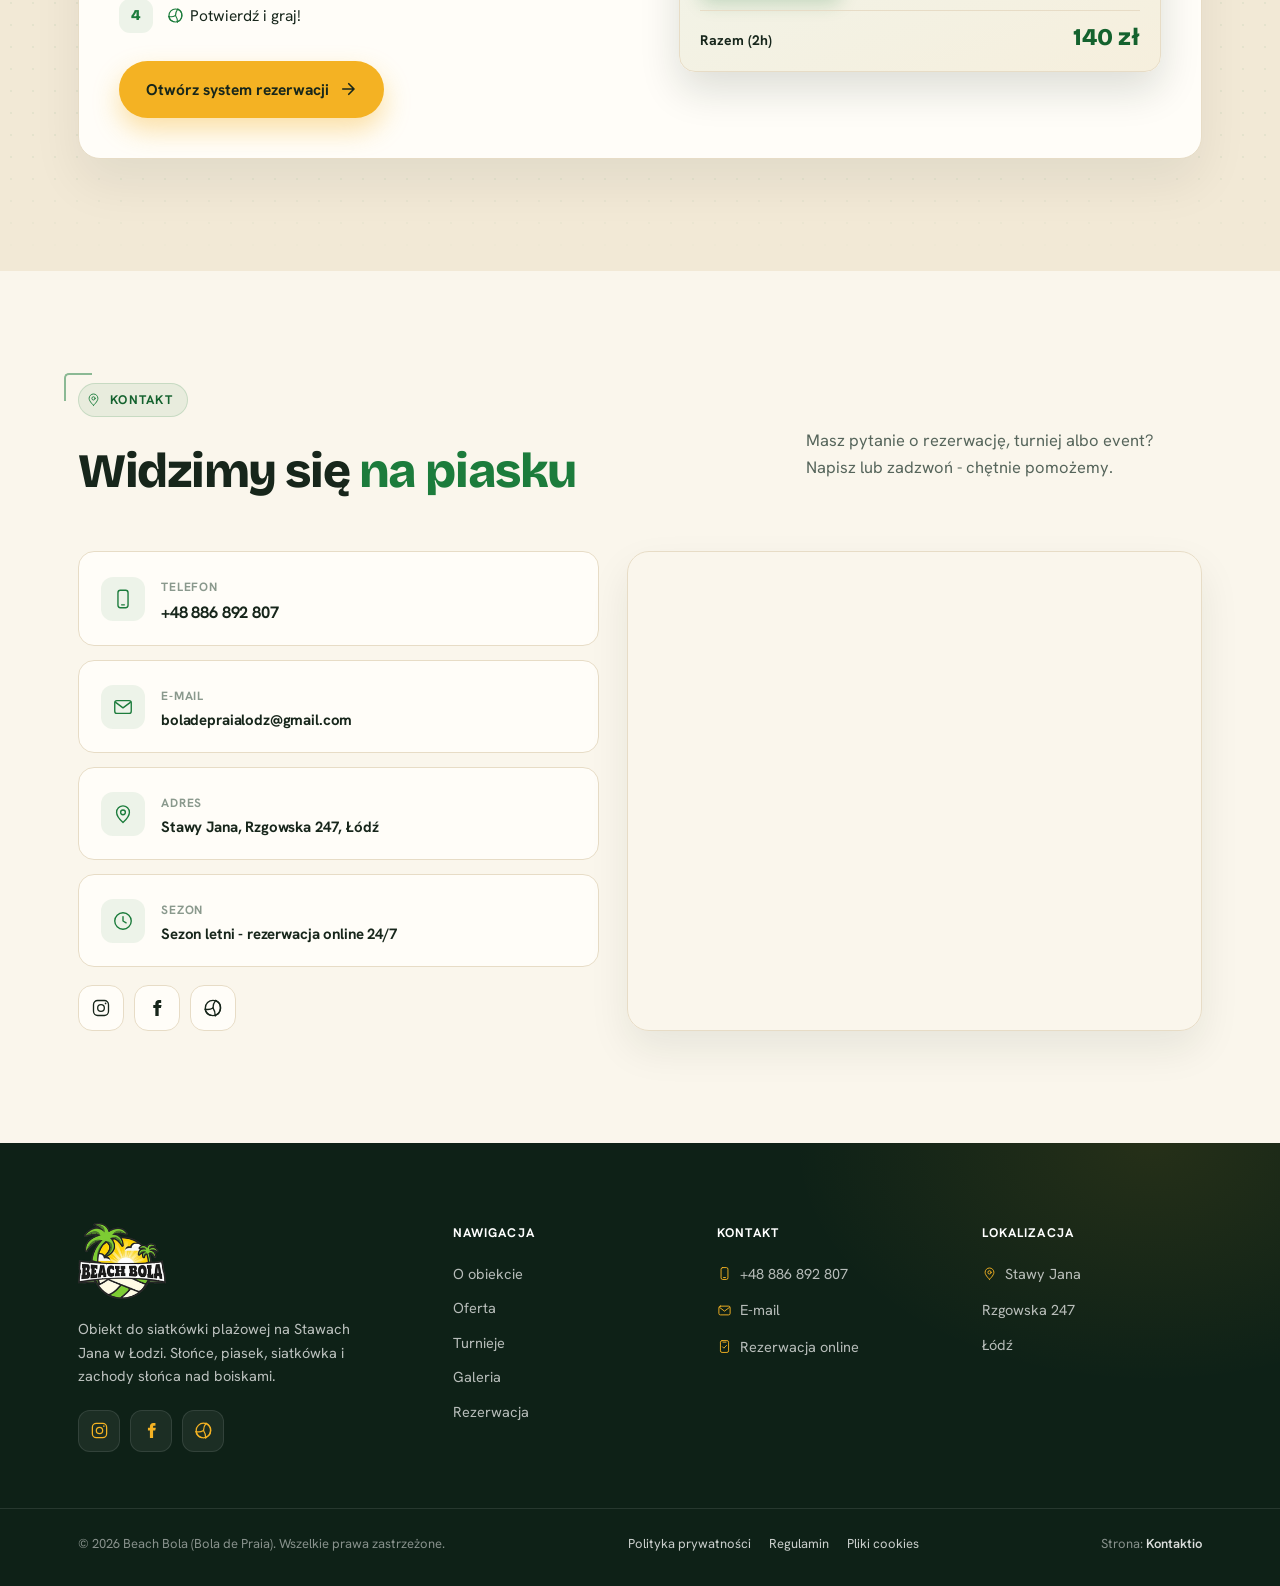
==== commit 00baf076: "poprawki v67" ====
--- a/index.html
+++ b/index.html
@@ -38,7 +38,7 @@
 
   <link rel="preload" as="font" type="font/woff2" href="assets/fonts/bricolage-latin.woff2" crossorigin />
   <link rel="preload" as="font" type="font/woff2" href="assets/fonts/hanken-400-latin.woff2" crossorigin />
-  <link rel="stylesheet" href="assets/css/styles.css?v=2" />
+  <link rel="stylesheet" href="assets/css/styles.css?v=5" />
   <script>if(!(window.matchMedia&&matchMedia('(prefers-reduced-motion: reduce)').matches))document.documentElement.classList.add('js-anim');</script>
 
   <link rel="icon" type="image/png" sizes="32x32" href="assets/img/favicon-32.png" />
@@ -778,11 +778,11 @@
 
 <a href="rezerwacja/" class="sticky-cta" aria-label="Rezerwuj kort online">Rezerwuj kort online</a>
 
-<script src="assets/js/gsap.min.js?v=2" defer></script>
-<script src="assets/js/scrolltrigger.min.js?v=2" defer></script>
-<script src="assets/js/lenis.min.js?v=2" defer></script>
-<script src="assets/js/hero.js?v=2" defer></script>
-<script src="assets/js/main.js?v=2" defer></script>
+<script src="assets/js/gsap.min.js?v=5" defer></script>
+<script src="assets/js/scrolltrigger.min.js?v=5" defer></script>
+<script src="assets/js/lenis.min.js?v=5" defer></script>
+<script src="assets/js/hero.js?v=5" defer></script>
+<script src="assets/js/main.js?v=5" defer></script>
 
 </body>
 </html>
--- a/assets/css/styles.css
+++ b/assets/css/styles.css
@@ -425,9 +425,18 @@
 .gallery-item.span-7 { grid-column: span 7; } .gallery-item.span-5 { grid-column: span 5; }
 .gallery-item.span-6 { grid-column: span 6; } .gallery-item.span-4 { grid-column: span 4; }
 @media (max-width: 760px) {
-  .gallery { grid-template-columns: repeat(2, 1fr); }
+  .gallery { grid-template-columns: repeat(2, 1fr); grid-auto-rows: auto; gap: 12px; }
+  .gallery-item { aspect-ratio: auto; min-height: 156px; }
   .gallery-item.span-7, .gallery-item.span-5, .gallery-item.span-6, .gallery-item.span-4 { grid-column: span 1; }
-  .gallery-item.feature { grid-column: span 2; }
+  .gallery-item.feature { grid-column: span 2; min-height: 200px; }
+  .gallery-item .ph-ico { width: 32px; height: 32px; }
+  .gallery-item .ph-label { font-size: 15px; }
+  .gallery-item.feature .ph-label { font-size: 19px; }
+  .gallery-item .ph-inner { padding: 14px; gap: 7px; }
+  .gallery-item .ph-sub { font-size: 10px; letter-spacing: 0.1em; }
+}
+@media (max-width: 380px) {
+  .gallery-item .ph-label { font-size: 14px; }
 }
 
 .booking { display: grid; grid-template-columns: 1.05fr 0.95fr; gap: 28px; align-items: center; background: var(--paper); border: 1px solid var(--line); border-radius: var(--radius-lg); padding: 40px; box-shadow: 0 24px 50px rgba(14,33,23,0.07); }
@@ -590,7 +599,7 @@
 
 .ph {
   position: relative; overflow: hidden; border-radius: var(--radius); isolation: isolate;
-  display: flex; align-items: center; justify-content: center; min-height: 200px;
+  display: flex; align-items: center; justify-content: center;
   background: linear-gradient(140deg, #11532b 0%, #1c7c3c 52%, #2f9850 100%);
 }
 .ph::before {
